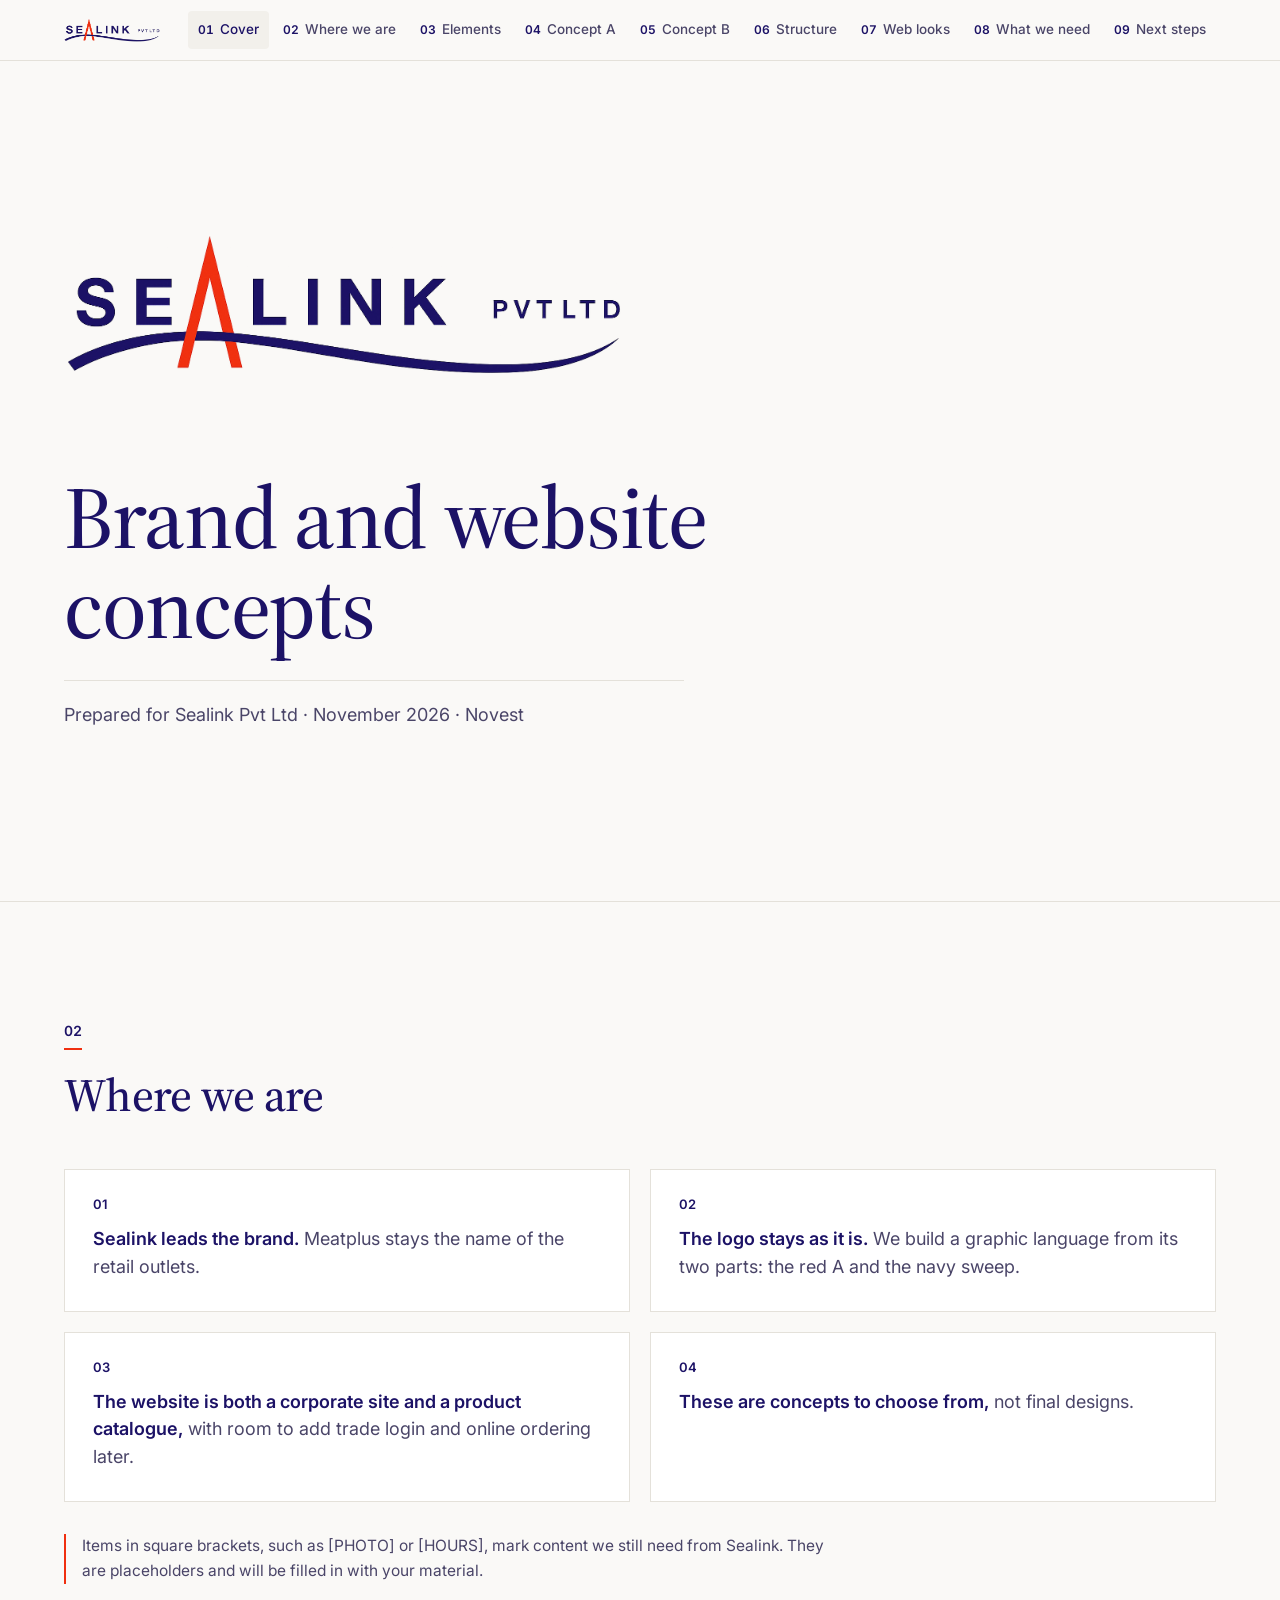
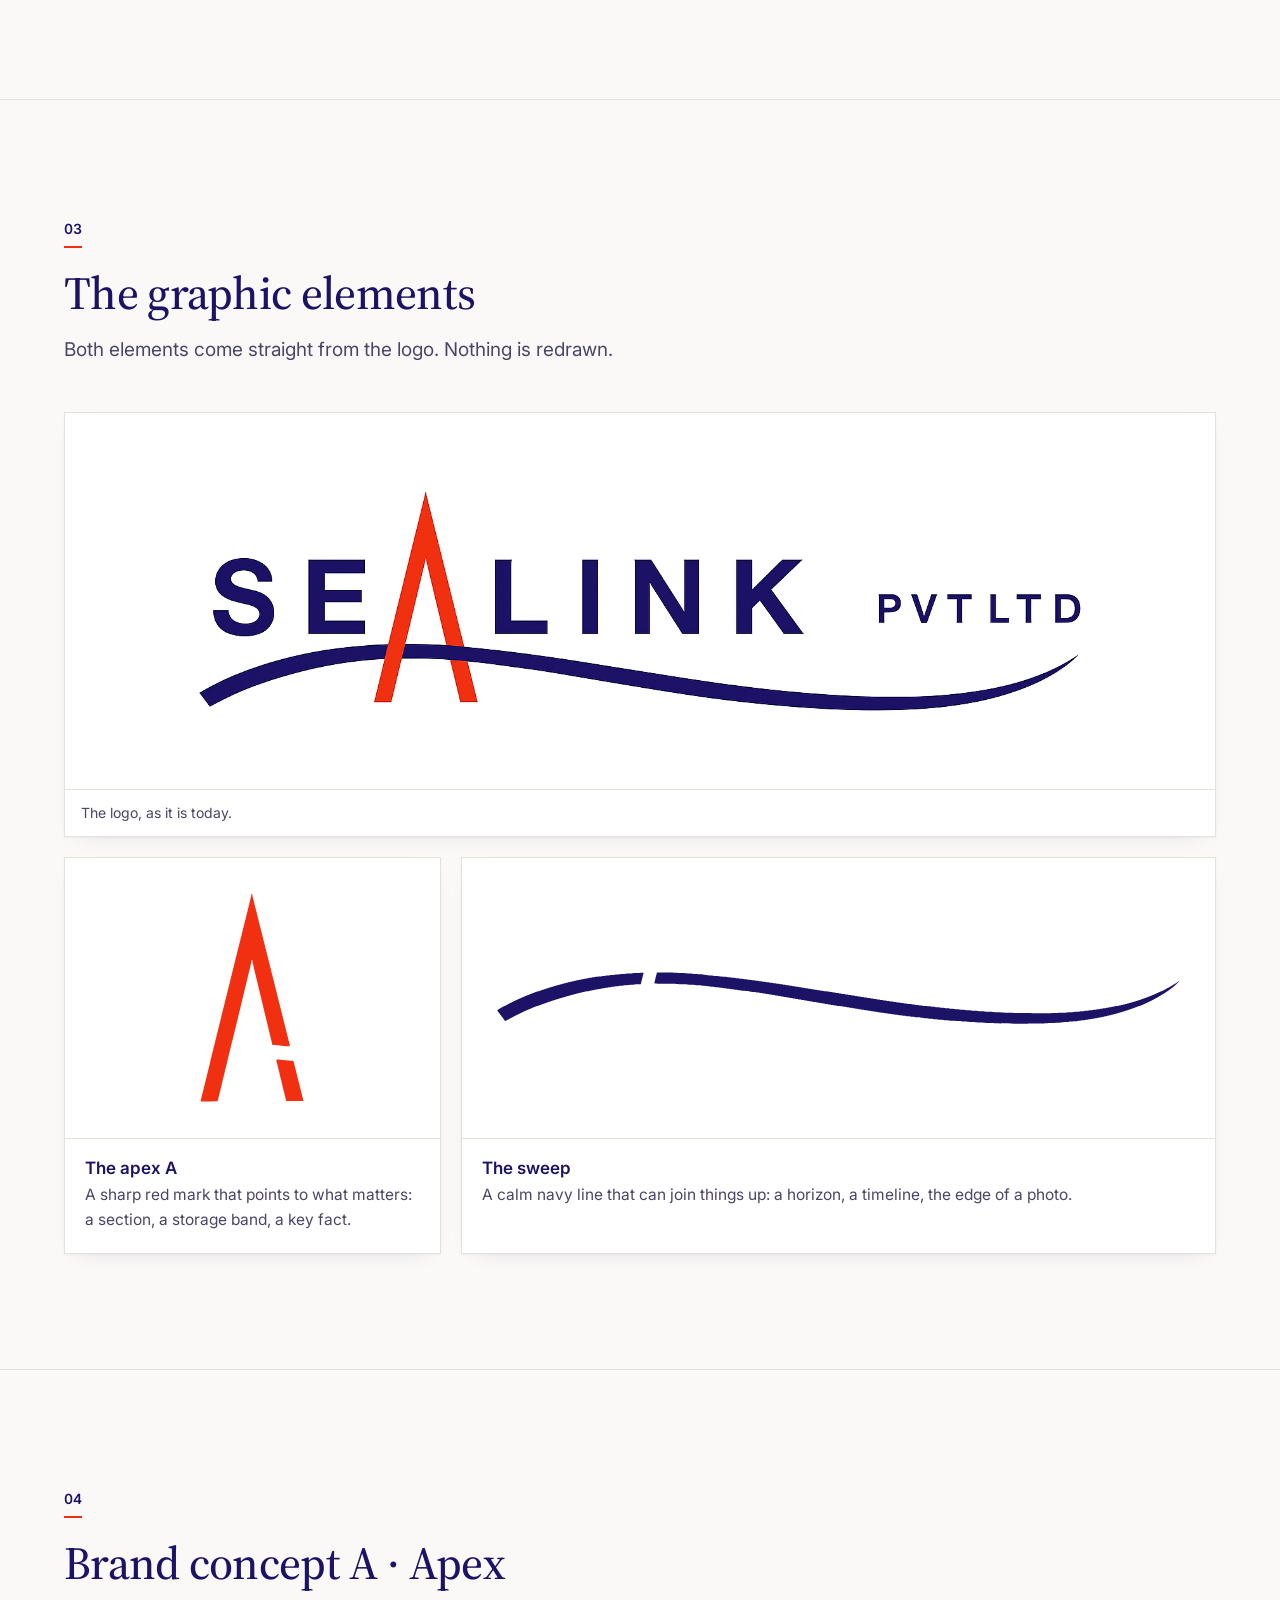
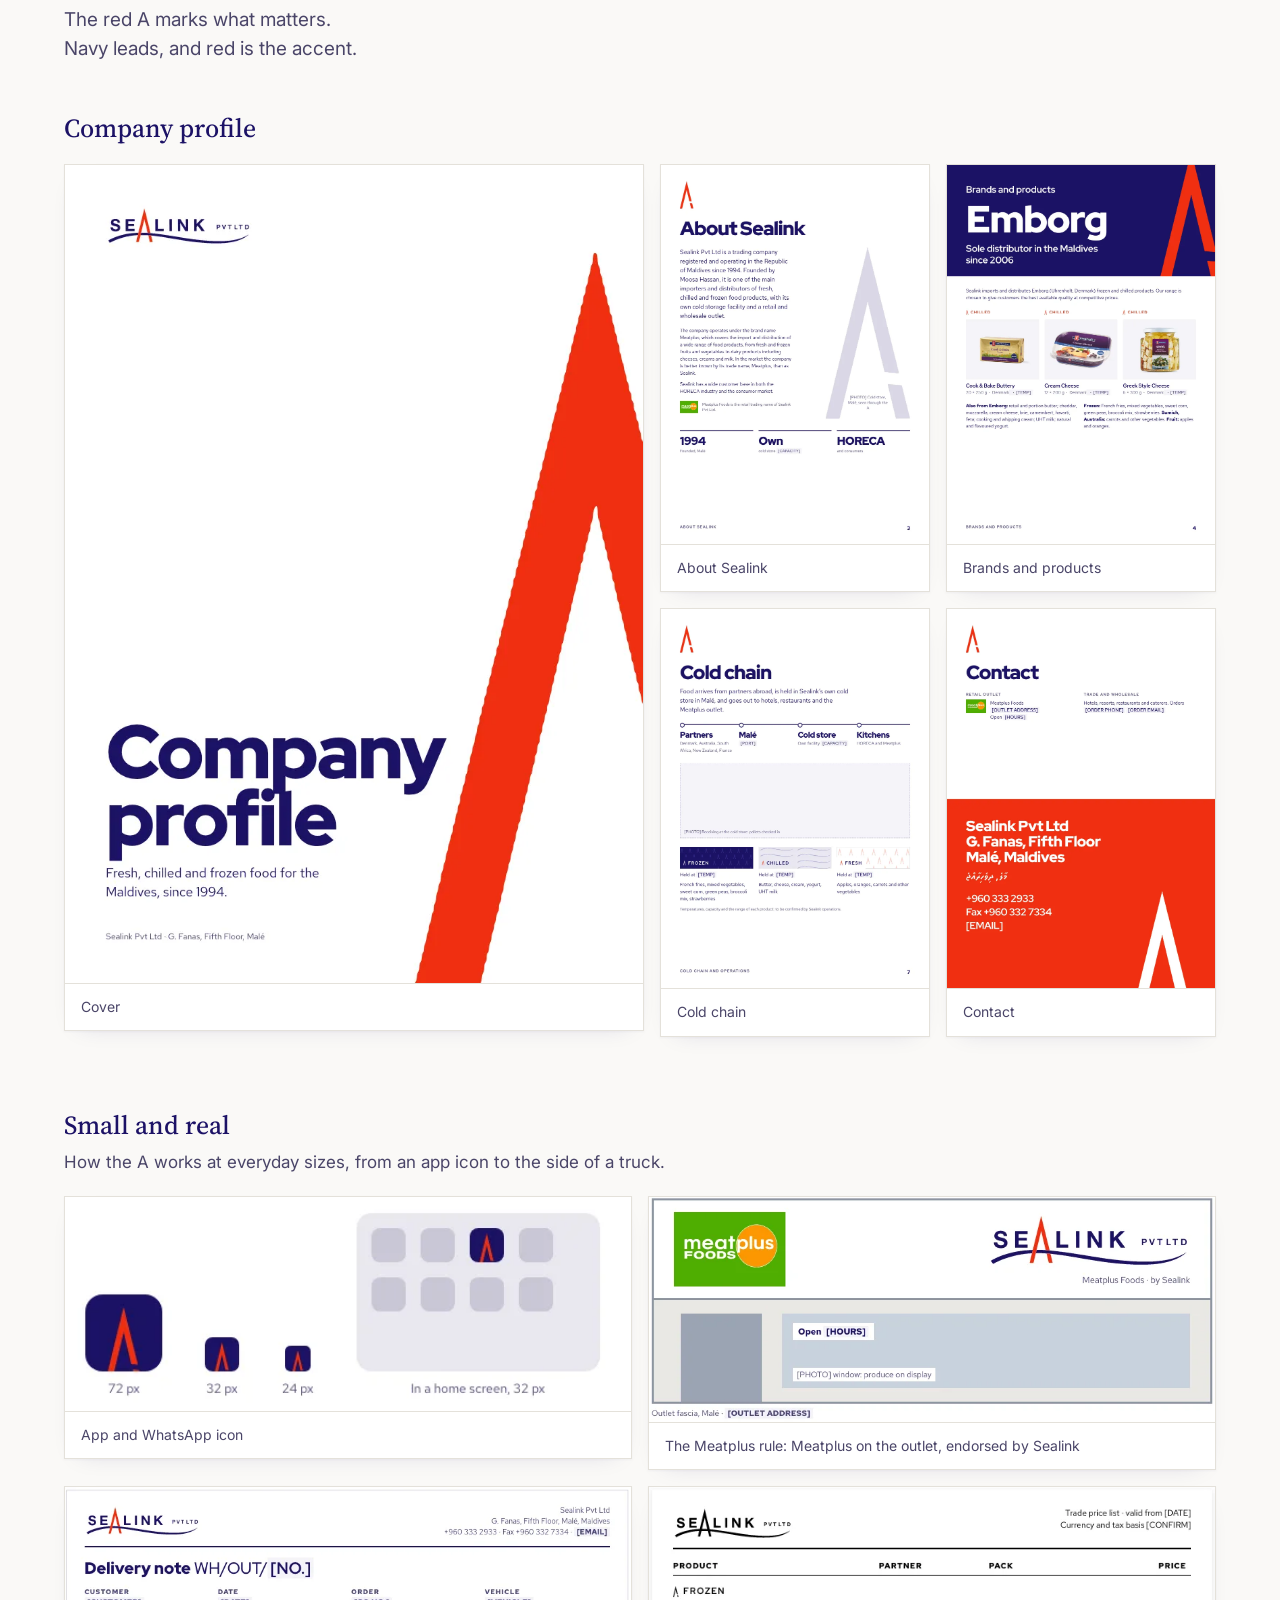
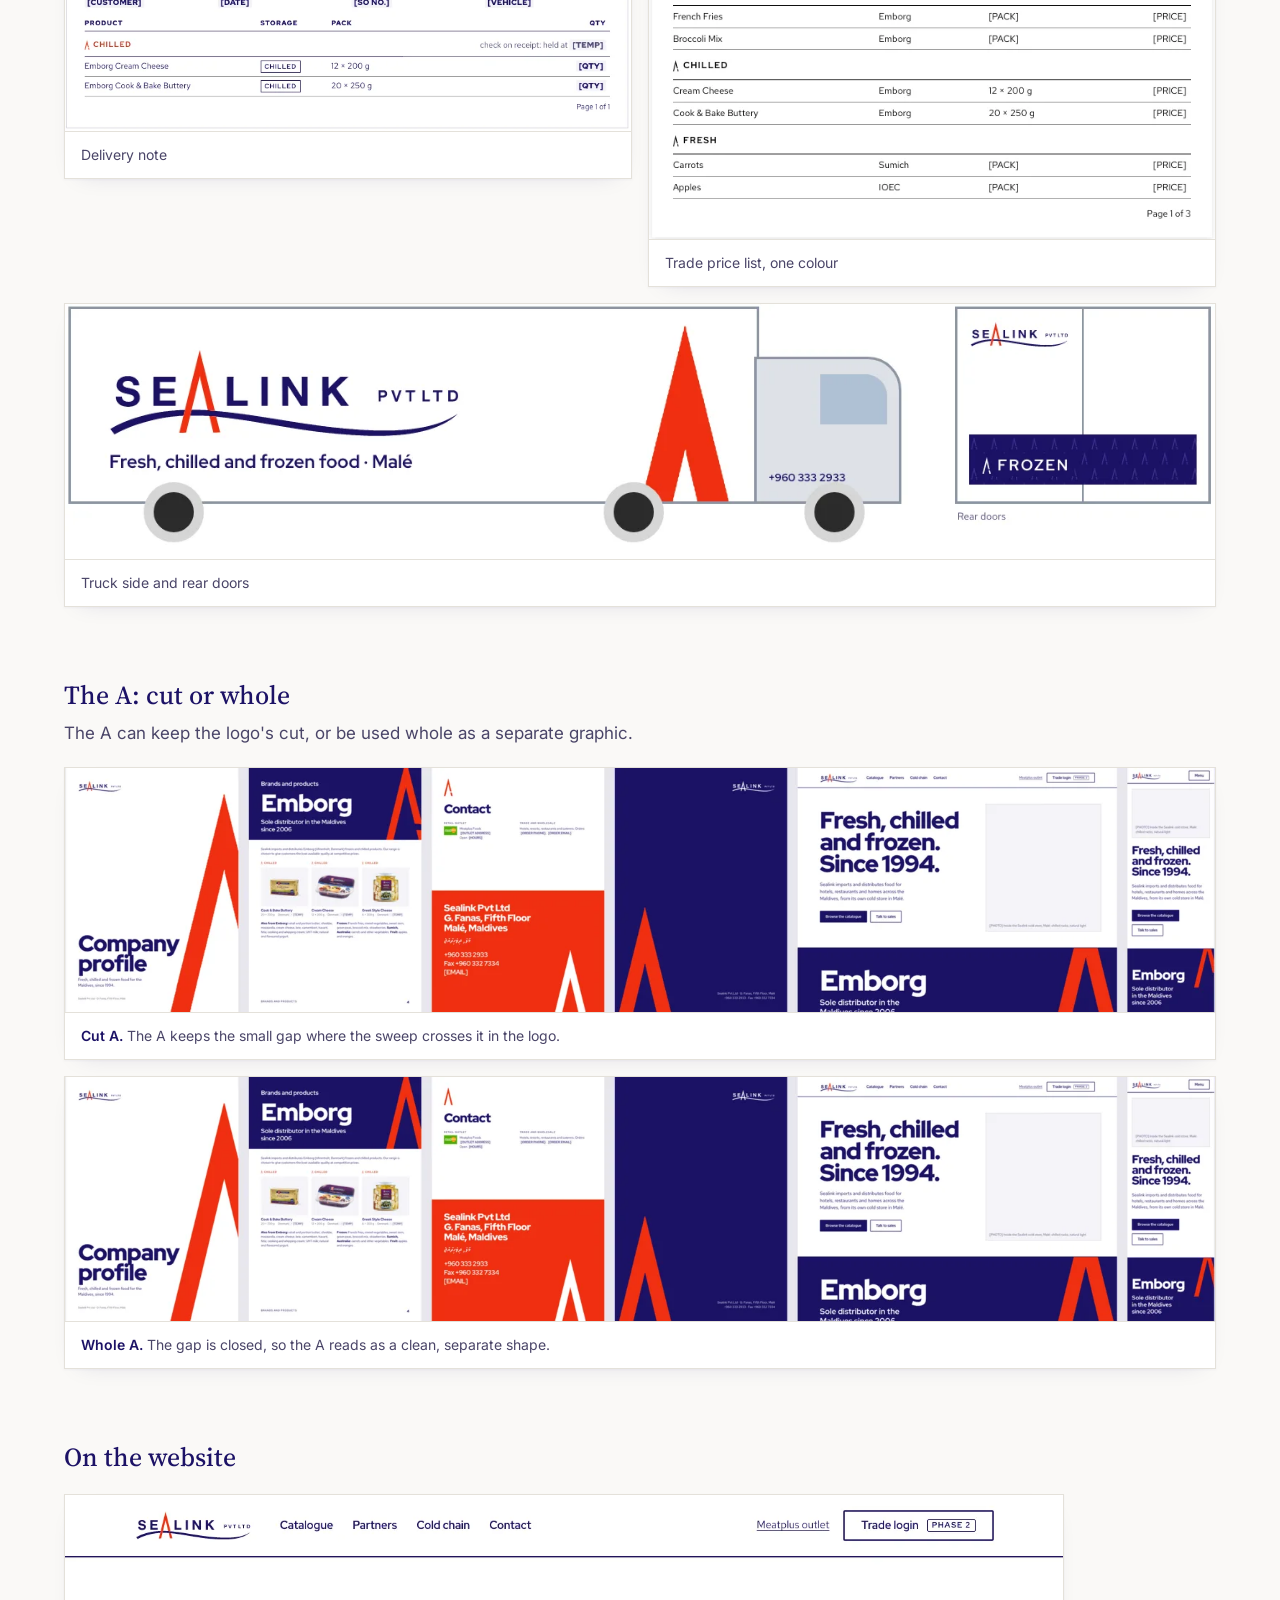
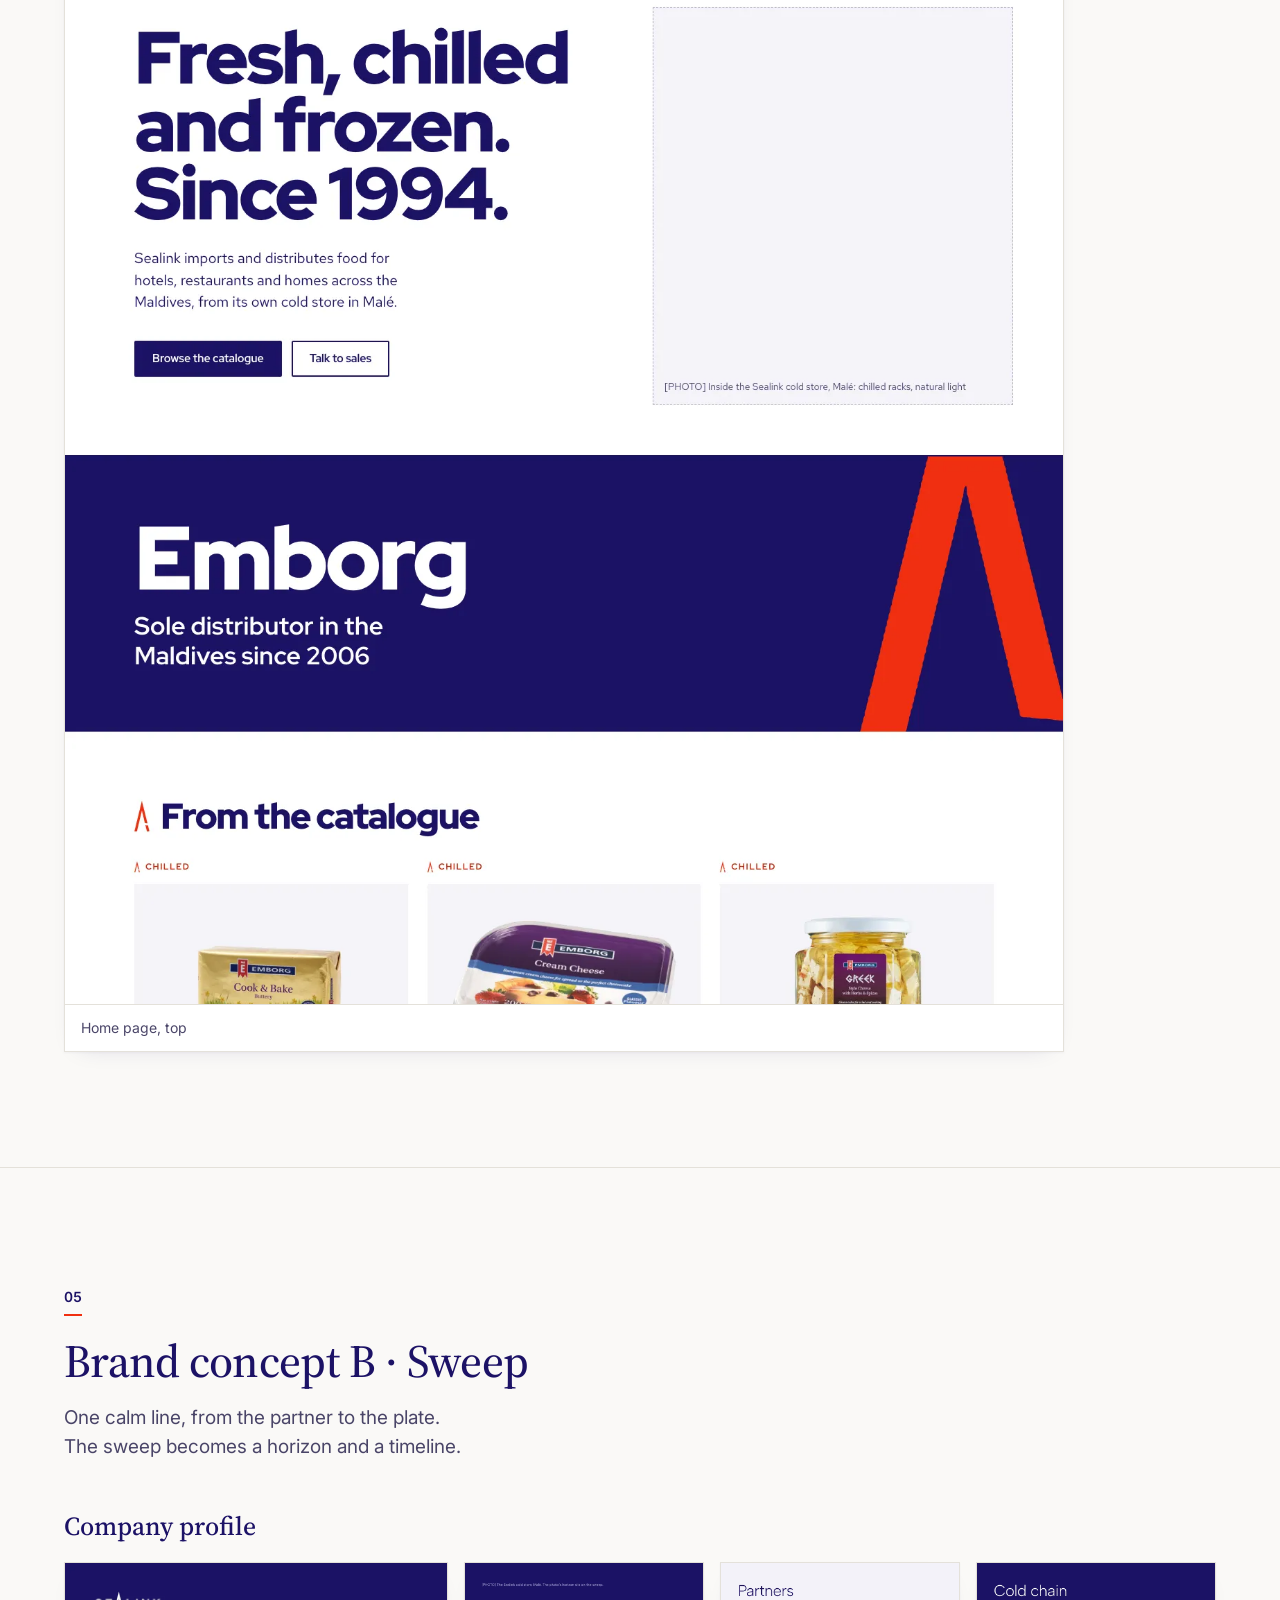
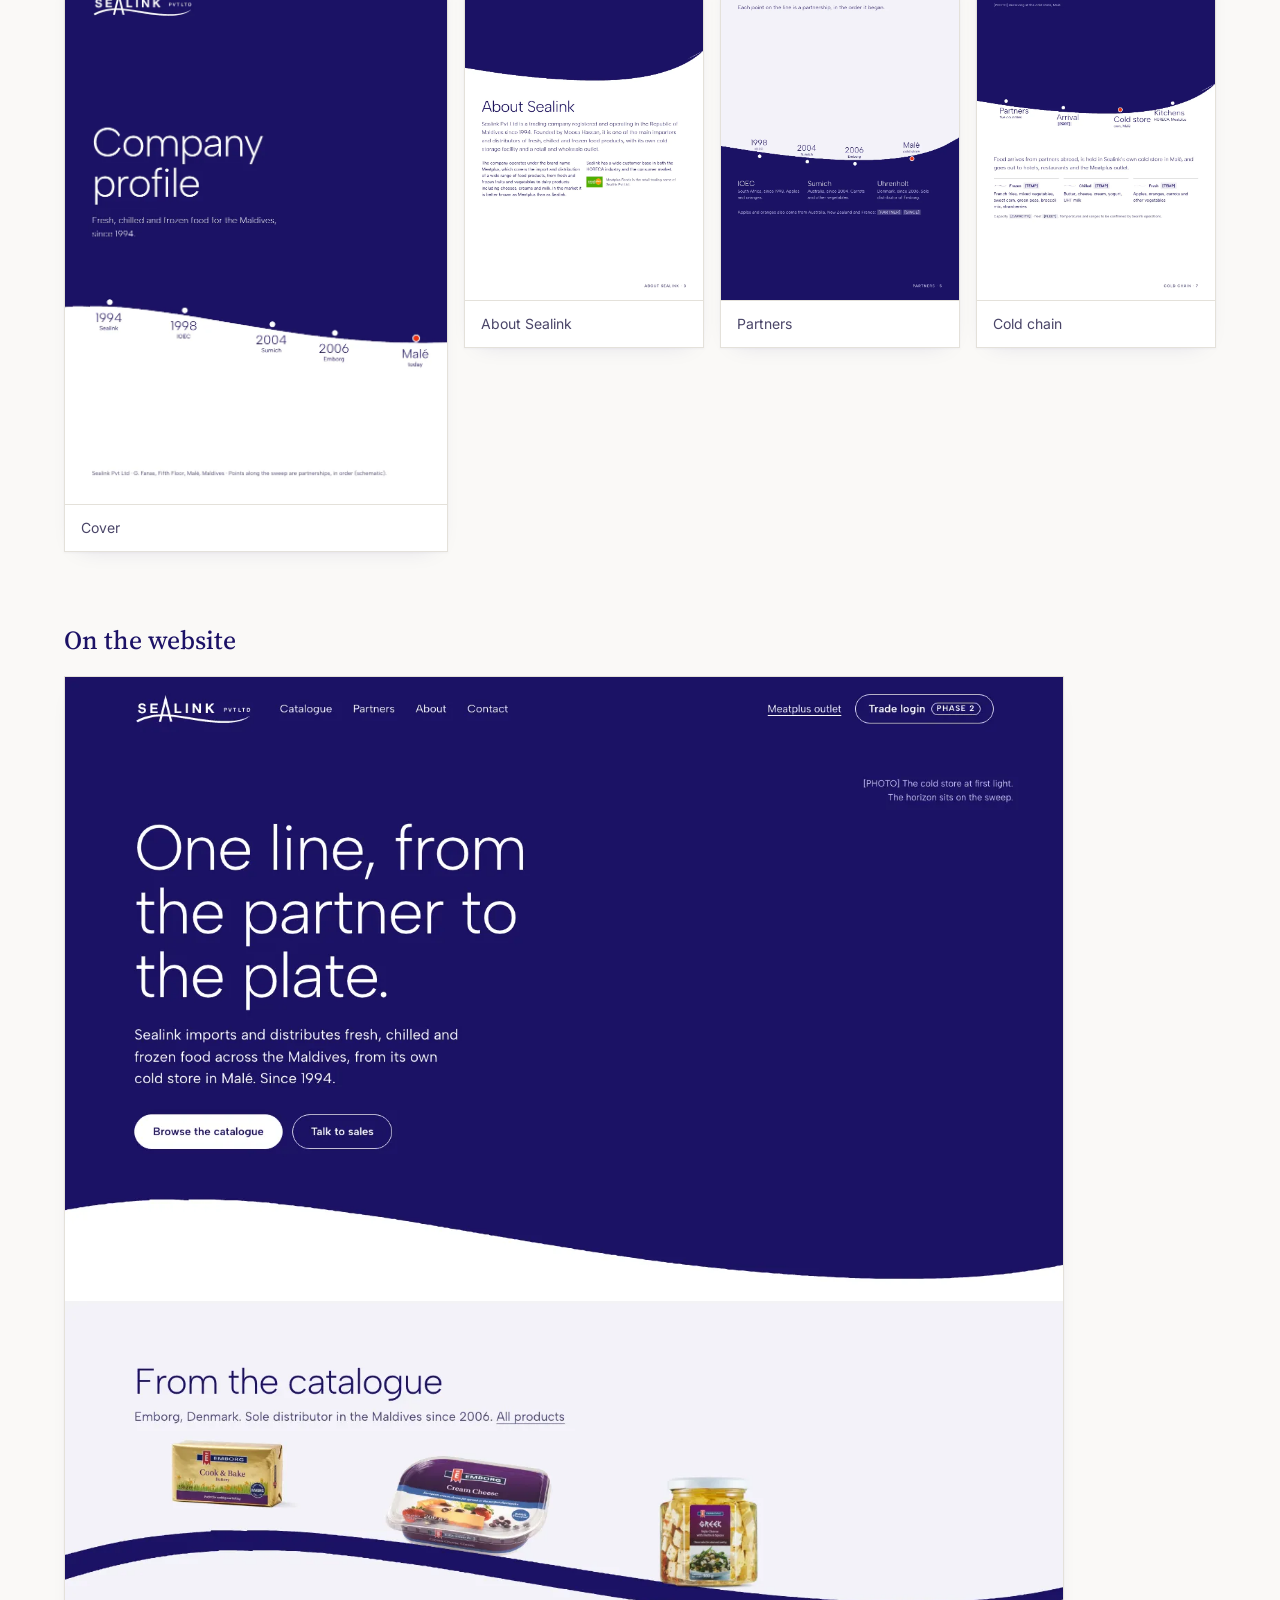
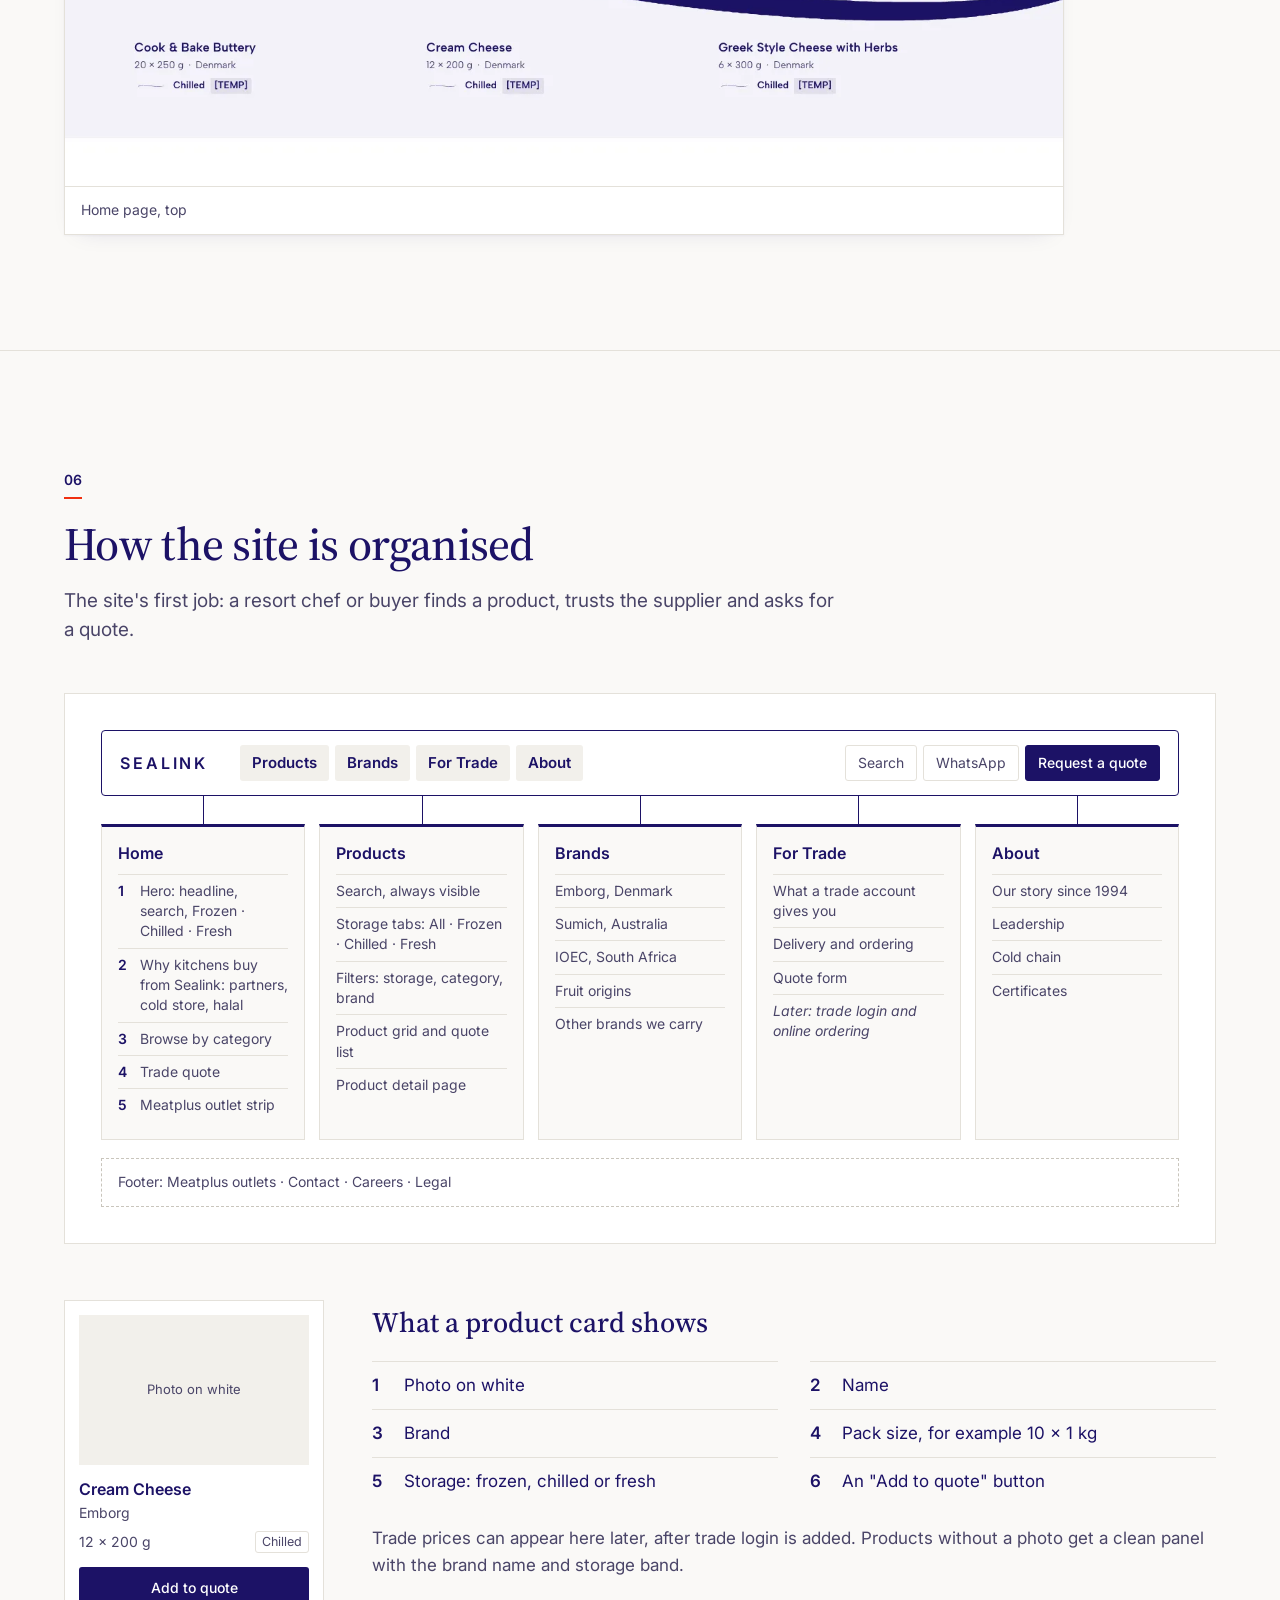
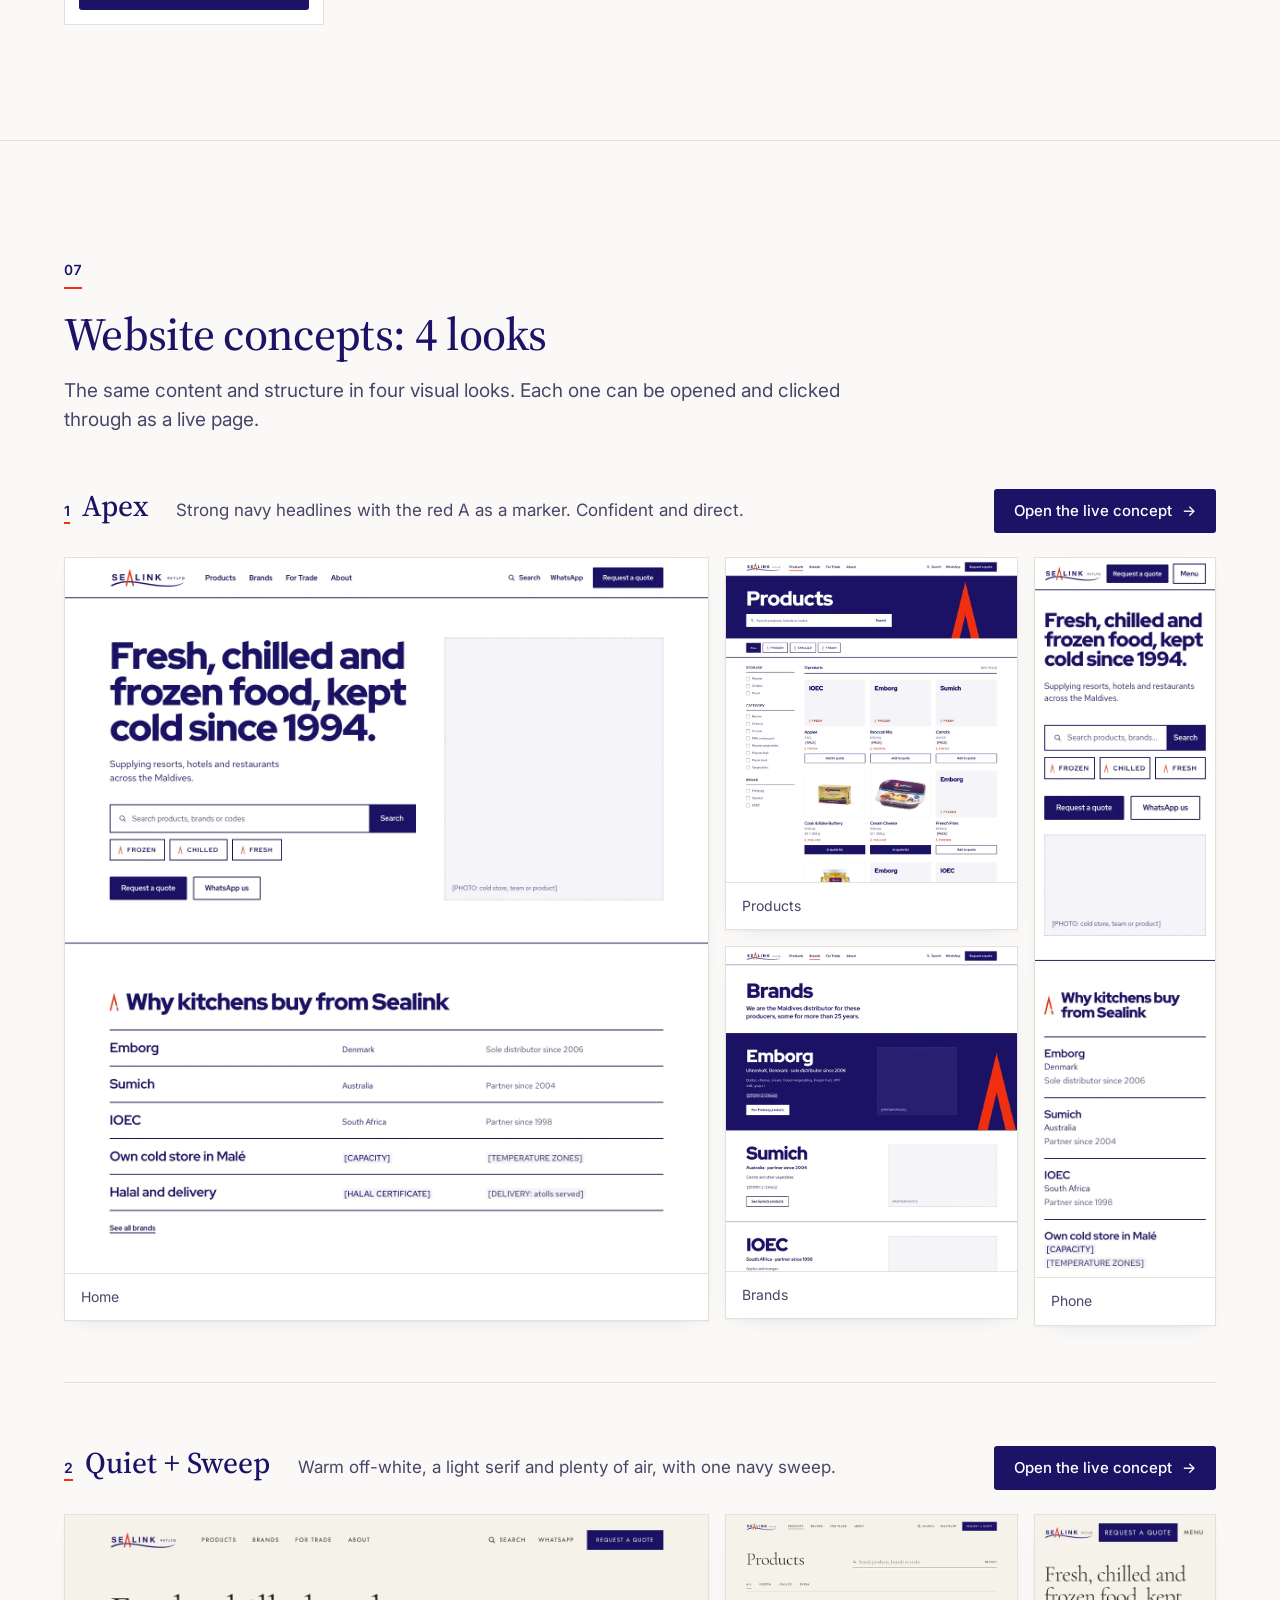
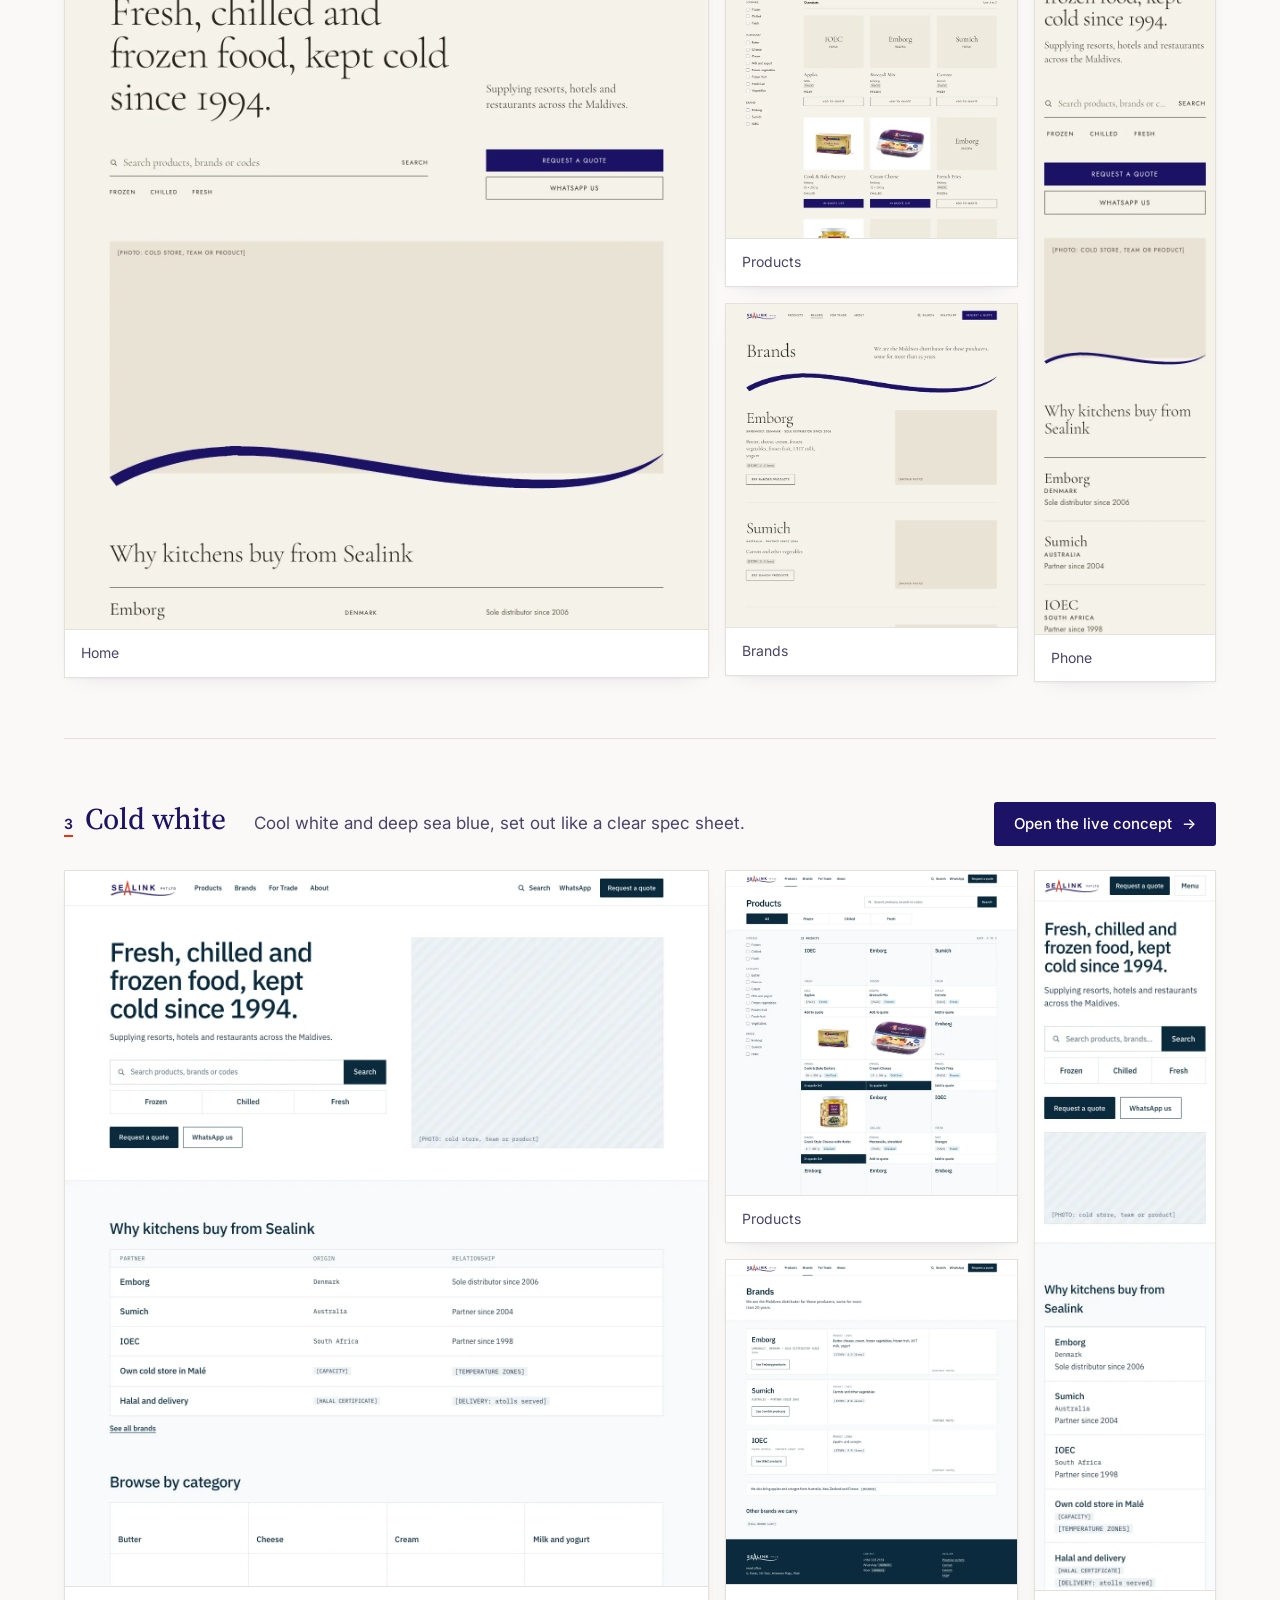
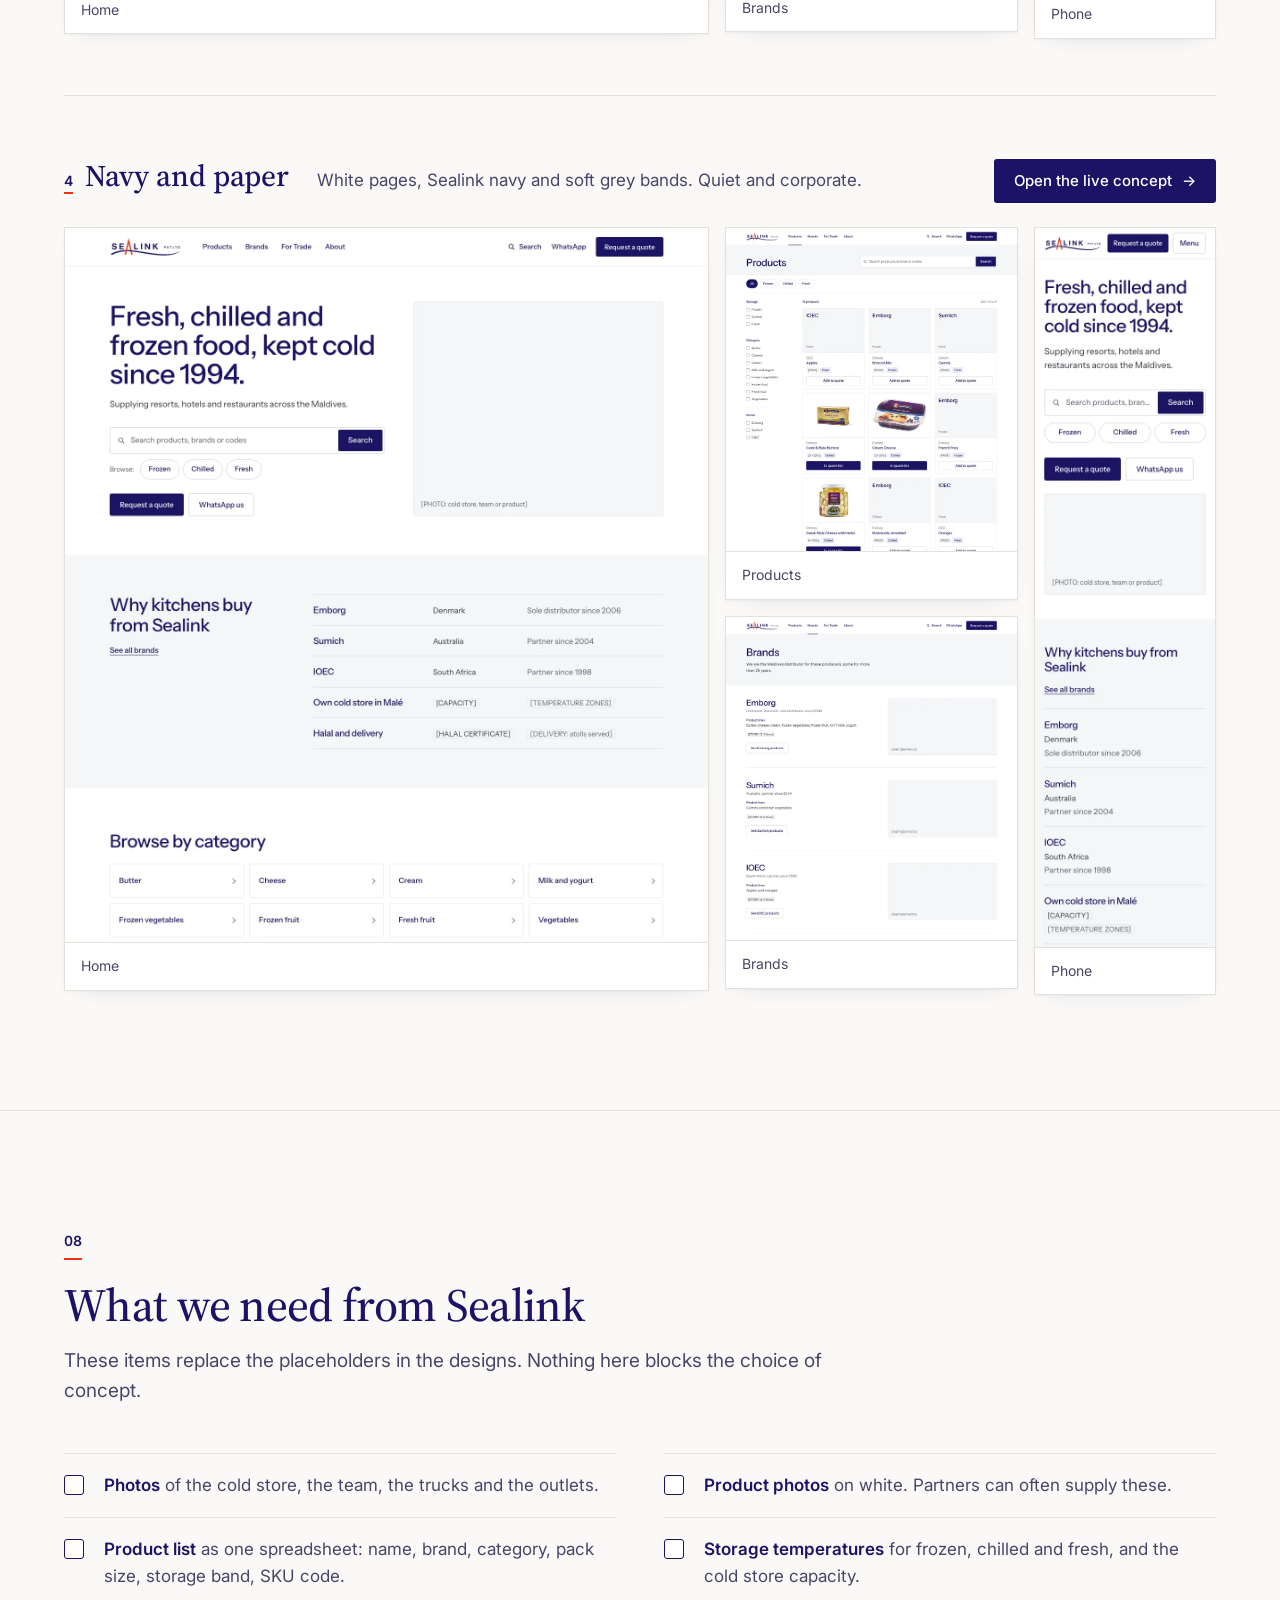
==== index.html @ f0908dfe "Sealink brand and website concepts for client presentation Co-Authored-By: Claude Opus 5.5 <noreply@" ====
<!doctype html>
<html lang="en">
<head>
<meta charset="utf-8">
<meta name="viewport" content="width=device-width,initial-scale=1">
<meta name="robots" content="noindex,nofollow">
<title>Sealink · Brand and website concepts</title>
<link rel="preconnect" href="https://fonts.googleapis.com"><link rel="preconnect" href="https://fonts.gstatic.com" crossorigin>
<link rel="stylesheet" href="https://fonts.googleapis.com/css2?family=Source+Serif+4:opsz,wght@8..60,400;8..60,500;8..60,600&family=Inter:wght@400;500;600&display=swap">
<link rel="stylesheet" href="style.css">
</head>
<body>

<nav class="snav" aria-label="Sections">
  <div class="snav-in">
    <a class="snav-home" href="#cover"><img src="img/logo-sealink.png" alt="Sealink, back to top" width="1410" height="365"></a>
    <ol>
      <li><a href="#cover"><span>01</span>Cover</a></li>
      <li><a href="#where"><span>02</span>Where we are</a></li>
      <li><a href="#elements"><span>03</span>Elements</a></li>
      <li><a href="#apex"><span>04</span>Concept A</a></li>
      <li><a href="#sweep"><span>05</span>Concept B</a></li>
      <li><a href="#sitemap"><span>06</span>Structure</a></li>
      <li><a href="#looks"><span>07</span>Web looks</a></li>
      <li><a href="#needs"><span>08</span>What we need</a></li>
      <li><a href="#next"><span>09</span>Next steps</a></li>
    </ol>
  </div>
</nav>

<main>

<!-- 01 Cover -->
<section id="cover" class="cover">
  <div class="wrap">
    <img class="cover-logo" src="img/logo-sealink.png" alt="Sealink Pvt Ltd" width="1410" height="365">
    <h1>Brand and website concepts</h1>
    <p class="cover-meta">Prepared for Sealink Pvt Ltd · November 2026 · Novest</p>
  </div>
</section>

<!-- 02 Where we are -->
<section id="where">
  <div class="wrap">
    <header class="sec-head"><span class="num">02</span><h2>Where we are</h2></header>
    <ol class="points">
      <li><strong>Sealink leads the brand.</strong> Meatplus stays the name of the retail outlets.</li>
      <li><strong>The logo stays as it is.</strong> We build a graphic language from its two parts: the red A and the navy sweep.</li>
      <li><strong>The website is both a corporate site and a product catalogue,</strong> with room to add trade login and online ordering later.</li>
      <li><strong>These are concepts to choose from,</strong> not final designs.</li>
    </ol>
    <p class="note">Items in square brackets, such as [PHOTO] or [HOURS], mark content we still need from Sealink. They are placeholders and will be filled in with your material.</p>
  </div>
</section>

<!-- 03 The graphic elements -->
<section id="elements">
  <div class="wrap">
    <header class="sec-head"><span class="num">03</span><h2>The graphic elements</h2>
      <p class="lede">Both elements come straight from the logo. Nothing is redrawn.</p></header>
    <figure class="frame logo-frame">
      <img src="img/logo-sealink.png" alt="The Sealink logo: the word SEALINK with a red A and a navy sweep line" width="1410" height="365" loading="lazy">
      <figcaption>The logo, as it is today.</figcaption>
    </figure>
    <div class="parts">
      <figure class="frame part">
        <div class="part-art part-a"><img src="img/elements/apex-a.svg" alt="The red A from the logo, on its own" width="176" height="344" loading="lazy"></div>
        <figcaption><h3>The apex A</h3><p>A sharp red mark that points to what matters: a section, a storage band, a key fact.</p></figcaption>
      </figure>
      <figure class="frame part">
        <div class="part-art part-s"><img src="img/elements/sweep.svg" alt="The navy sweep line from the logo, on its own" width="1399" height="120" loading="lazy"></div>
        <figcaption><h3>The sweep</h3><p>A calm navy line that can join things up: a horizon, a timeline, the edge of a photo.</p></figcaption>
      </figure>
    </div>
  </div>
</section>

<!-- 04 Concept A -->
<section id="apex" class="concept">
  <div class="wrap">
    <header class="sec-head"><span class="num">04</span><h2>Brand concept A · Apex</h2>
      <p class="lede">The red A marks what matters.<br>Navy leads, and red is the accent.</p></header>

    <h3 class="sub">Company profile</h3>
    <div class="pages pages-a">
      <figure class="frame page-cover"><a href="img/d4/p01.webp"><img src="img/d4/p01.webp" alt="Concept A company profile cover: a large red A on white with the words Company profile" width="794" height="1123" loading="lazy"></a><figcaption>Cover</figcaption></figure>
      <figure class="frame"><a href="img/d4/p03.webp"><img src="img/d4/p03.webp" alt="Concept A, About Sealink page" width="794" height="1123" loading="lazy"></a><figcaption>About Sealink</figcaption></figure>
      <figure class="frame"><a href="img/d4/p04.webp"><img src="img/d4/p04.webp" alt="Concept A, Emborg brands and products page with a navy header" width="794" height="1123" loading="lazy"></a><figcaption>Brands and products</figcaption></figure>
      <figure class="frame"><a href="img/d4/p07.webp"><img src="img/d4/p07.webp" alt="Concept A, cold chain page" width="794" height="1123" loading="lazy"></a><figcaption>Cold chain</figcaption></figure>
      <figure class="frame"><a href="img/d4/p08.webp"><img src="img/d4/p08.webp" alt="Concept A, contact page with a red panel" width="794" height="1123" loading="lazy"></a><figcaption>Contact</figcaption></figure>
    </div>

    <h3 class="sub">Small and real</h3>
    <p class="sub-lede">How the A works at everyday sizes, from an app icon to the side of a truck.</p>
    <div class="small-real">
      <figure class="frame sr-icons"><img src="img/d4/sr-icons.webp" alt="App and WhatsApp icon at 72, 32 and 24 pixels: a red A on a navy square" width="530" height="200" loading="lazy"><figcaption>App and WhatsApp icon</figcaption></figure>
      <figure class="frame"><img src="img/d4/sr-meatplus.webp" alt="Meatplus outlet fascia with the Meatplus badge and the line Meatplus Foods by Sealink" width="838" height="332" loading="lazy"><figcaption>The Meatplus rule: Meatplus on the outlet, endorsed by Sealink</figcaption></figure>
      <figure class="frame"><img src="img/d4/sr-delivery.webp" alt="Delivery note header in colour with storage bands marked by a small A" width="836" height="360" loading="lazy"><figcaption>Delivery note</figcaption></figure>
      <figure class="frame"><img src="img/d4/sr-pricelist.webp" alt="Trade price list in one colour, grouped by frozen, chilled and fresh" width="710" height="441" loading="lazy"><figcaption>Trade price list, one colour</figcaption></figure>
      <figure class="frame sr-truck"><img src="img/d4/sr-truck.webp" alt="Delivery truck side with the large Sealink logo and a giant red A, plus the rear doors" width="1375" height="305" loading="lazy"><figcaption>Truck side and rear doors</figcaption></figure>
    </div>

    <h3 class="sub">The A: cut or whole</h3>
    <p class="sub-lede">The A can keep the logo's cut, or be used whole as a separate graphic.</p>
    <div class="cutwhole">
      <figure class="frame"><img src="img/d4/cut.webp" alt="Concept A pieces using the A with the logo's cut where the sweep crosses it" width="1600" height="339" loading="lazy"><figcaption><strong>Cut A.</strong> The A keeps the small gap where the sweep crosses it in the logo.</figcaption></figure>
      <figure class="frame"><img src="img/d4/whole.webp" alt="The same pieces using a whole A with the gap closed" width="1600" height="339" loading="lazy"><figcaption><strong>Whole A.</strong> The gap is closed, so the A reads as a clean, separate shape.</figcaption></figure>
    </div>

    <h3 class="sub">On the website</h3>
    <figure class="frame web"><img src="img/d4/web-home.webp" alt="Concept A website home page: Fresh, chilled and frozen. Since 1994, with a navy Emborg band and a red A" width="1440" height="1600" loading="lazy"><figcaption>Home page, top</figcaption></figure>
  </div>
</section>

<!-- 05 Concept B -->
<section id="sweep" class="concept">
  <div class="wrap">
    <header class="sec-head"><span class="num">05</span><h2>Brand concept B · Sweep</h2>
      <p class="lede">One calm line, from the partner to the plate.<br>The sweep becomes a horizon and a timeline.</p></header>

    <h3 class="sub">Company profile</h3>
    <div class="pages pages-b">
      <figure class="frame page-cover"><a href="img/d5/p01.webp"><img src="img/d5/p01.webp" alt="Concept B company profile cover: navy page with a sweep line marking 1994, 1998, 2004, 2006 and Malé" width="794" height="1123" loading="lazy"></a><figcaption>Cover</figcaption></figure>
      <figure class="frame"><a href="img/d5/p03.webp"><img src="img/d5/p03.webp" alt="Concept B, About Sealink page with a curved navy edge" width="794" height="1123" loading="lazy"></a><figcaption>About Sealink</figcaption></figure>
      <figure class="frame"><a href="img/d5/p05.webp"><img src="img/d5/p05.webp" alt="Concept B, partners page with years on the line" width="794" height="1123" loading="lazy"></a><figcaption>Partners</figcaption></figure>
      <figure class="frame"><a href="img/d5/p07.webp"><img src="img/d5/p07.webp" alt="Concept B, cold chain page with the route from partners to kitchens" width="794" height="1123" loading="lazy"></a><figcaption>Cold chain</figcaption></figure>
    </div>

    <h3 class="sub">On the website</h3>
    <figure class="frame web"><img src="img/d5/web-home.webp" alt="Concept B website home page: One line, from the partner to the plate, with products standing on the sweep" width="1440" height="1600" loading="lazy"><figcaption>Home page, top</figcaption></figure>
  </div>
</section>

<!-- 06 Site structure -->
<section id="sitemap">
  <div class="wrap">
    <header class="sec-head"><span class="num">06</span><h2>How the site is organised</h2>
      <p class="lede">The site's first job: a resort chef or buyer finds a product, trusts the supplier and asks for a quote.</p></header>

    <div class="sm">
      <div class="sm-bar">
        <div class="sm-logo">Sealink</div>
        <ul class="sm-menu"><li>Products</li><li>Brands</li><li>For Trade</li><li>About</li></ul>
        <ul class="sm-tools"><li>Search</li><li>WhatsApp</li><li class="sm-cta">Request a quote</li></ul>
      </div>
      <div class="sm-tree">
        <div class="sm-col">
          <h3>Home</h3>
          <ol>
            <li>Hero: headline, search, Frozen · Chilled · Fresh</li>
            <li>Why kitchens buy from Sealink: partners, cold store, halal</li>
            <li>Browse by category</li>
            <li>Trade quote</li>
            <li>Meatplus outlet strip</li>
          </ol>
        </div>
        <div class="sm-col">
          <h3>Products</h3>
          <ul>
            <li>Search, always visible</li>
            <li>Storage tabs: All · Frozen · Chilled · Fresh</li>
            <li>Filters: storage, category, brand</li>
            <li>Product grid and quote list</li>
            <li>Product detail page</li>
          </ul>
        </div>
        <div class="sm-col">
          <h3>Brands</h3>
          <ul>
            <li>Emborg, Denmark</li>
            <li>Sumich, Australia</li>
            <li>IOEC, South Africa</li>
            <li>Fruit origins</li>
            <li>Other brands we carry</li>
          </ul>
        </div>
        <div class="sm-col">
          <h3>For Trade</h3>
          <ul>
            <li>What a trade account gives you</li>
            <li>Delivery and ordering</li>
            <li>Quote form</li>
            <li class="later">Later: trade login and online ordering</li>
          </ul>
        </div>
        <div class="sm-col">
          <h3>About</h3>
          <ul>
            <li>Our story since 1994</li>
            <li>Leadership</li>
            <li>Cold chain</li>
            <li>Certificates</li>
          </ul>
        </div>
      </div>
      <div class="sm-foot">Footer: Meatplus outlets · Contact · Careers · Legal</div>
    </div>

    <div class="card-explain">
      <div class="pc" aria-hidden="true">
        <div class="pc-img">Photo on white</div>
        <div class="pc-name">Cream Cheese</div>
        <div class="pc-brand">Emborg</div>
        <div class="pc-row"><span>12 × 200 g</span><span class="pc-st">Chilled</span></div>
        <div class="pc-btn">Add to quote</div>
      </div>
      <div>
        <h3>What a product card shows</h3>
        <ol class="pc-list">
          <li>Photo on white</li>
          <li>Name</li>
          <li>Brand</li>
          <li>Pack size, for example 10 × 1 kg</li>
          <li>Storage: frozen, chilled or fresh</li>
          <li>An "Add to quote" button</li>
        </ol>
        <p class="muted">Trade prices can appear here later, after trade login is added. Products without a photo get a clean panel with the brand name and storage band.</p>
      </div>
    </div>
  </div>
</section>

<!-- 07 Website looks -->
<section id="looks">
  <div class="wrap">
    <header class="sec-head"><span class="num">07</span><h2>Website concepts: 4 looks</h2>
      <p class="lede">The same content and structure in four visual looks. Each one can be opened and clicked through as a live page.</p></header>

    <article class="look">
      <div class="look-head">
        <h3><span class="look-n">1</span>Apex</h3>
        <p>Strong navy headlines with the red A as a marker. Confident and direct.</p>
        <a class="btn" href="concepts/index.html#v=apex&amp;p=home">Open the live concept</a>
      </div>
      <div class="look-grid">
        <figure class="frame lg-home"><img src="img/web/apex-home.webp" alt="Apex look, home page" width="1440" height="1600" loading="lazy"><figcaption>Home</figcaption></figure>
        <div class="lg-side">
          <figure class="frame"><img src="img/web/apex-products.webp" alt="Apex look, products page" width="800" height="889" loading="lazy"><figcaption>Products</figcaption></figure>
          <figure class="frame"><img src="img/web/apex-brands.webp" alt="Apex look, brands page" width="800" height="889" loading="lazy"><figcaption>Brands</figcaption></figure>
        </div>
        <figure class="frame lg-mob"><img src="img/web/apex-mobile.webp" alt="Apex look, home page on a phone" width="390" height="1560" loading="lazy"><figcaption>Phone</figcaption></figure>
      </div>
    </article>

    <article class="look">
      <div class="look-head">
        <h3><span class="look-n">2</span>Quiet + Sweep</h3>
        <p>Warm off-white, a light serif and plenty of air, with one navy sweep.</p>
        <a class="btn" href="concepts/index.html#v=quiet&amp;p=home">Open the live concept</a>
      </div>
      <div class="look-grid">
        <figure class="frame lg-home"><img src="img/web/quiet-home.webp" alt="Quiet and Sweep look, home page" width="1440" height="1600" loading="lazy"><figcaption>Home</figcaption></figure>
        <div class="lg-side">
          <figure class="frame"><img src="img/web/quiet-products.webp" alt="Quiet and Sweep look, products page" width="800" height="889" loading="lazy"><figcaption>Products</figcaption></figure>
          <figure class="frame"><img src="img/web/quiet-brands.webp" alt="Quiet and Sweep look, brands page" width="800" height="889" loading="lazy"><figcaption>Brands</figcaption></figure>
        </div>
        <figure class="frame lg-mob"><img src="img/web/quiet-mobile.webp" alt="Quiet and Sweep look, home page on a phone" width="390" height="1560" loading="lazy"><figcaption>Phone</figcaption></figure>
      </div>
    </article>

    <article class="look">
      <div class="look-head">
        <h3><span class="look-n">3</span>Cold white</h3>
        <p>Cool white and deep sea blue, set out like a clear spec sheet.</p>
        <a class="btn" href="concepts/index.html#v=cold&amp;p=home">Open the live concept</a>
      </div>
      <div class="look-grid">
        <figure class="frame lg-home"><img src="img/web/cold-home.webp" alt="Cold white look, home page" width="1440" height="1600" loading="lazy"><figcaption>Home</figcaption></figure>
        <div class="lg-side">
          <figure class="frame"><img src="img/web/cold-products.webp" alt="Cold white look, products page" width="800" height="889" loading="lazy"><figcaption>Products</figcaption></figure>
          <figure class="frame"><img src="img/web/cold-brands.webp" alt="Cold white look, brands page" width="800" height="889" loading="lazy"><figcaption>Brands</figcaption></figure>
        </div>
        <figure class="frame lg-mob"><img src="img/web/cold-mobile.webp" alt="Cold white look, home page on a phone" width="390" height="1560" loading="lazy"><figcaption>Phone</figcaption></figure>
      </div>
    </article>

    <article class="look">
      <div class="look-head">
        <h3><span class="look-n">4</span>Navy and paper</h3>
        <p>White pages, Sealink navy and soft grey bands. Quiet and corporate.</p>
        <a class="btn" href="concepts/index.html#v=paper&amp;p=home">Open the live concept</a>
      </div>
      <div class="look-grid">
        <figure class="frame lg-home"><img src="img/web/paper-home.webp" alt="Navy and paper look, home page" width="1440" height="1600" loading="lazy"><figcaption>Home</figcaption></figure>
        <div class="lg-side">
          <figure class="frame"><img src="img/web/paper-products.webp" alt="Navy and paper look, products page" width="800" height="889" loading="lazy"><figcaption>Products</figcaption></figure>
          <figure class="frame"><img src="img/web/paper-brands.webp" alt="Navy and paper look, brands page" width="800" height="889" loading="lazy"><figcaption>Brands</figcaption></figure>
        </div>
        <figure class="frame lg-mob"><img src="img/web/paper-mobile.webp" alt="Navy and paper look, home page on a phone" width="390" height="1560" loading="lazy"><figcaption>Phone</figcaption></figure>
      </div>
    </article>
  </div>
</section>

<!-- 08 What we need -->
<section id="needs">
  <div class="wrap">
    <header class="sec-head"><span class="num">08</span><h2>What we need from Sealink</h2>
      <p class="lede">These items replace the placeholders in the designs. Nothing here blocks the choice of concept.</p></header>
    <ul class="checklist">
      <li><strong>Photos</strong> of the cold store, the team, the trucks and the outlets.</li>
      <li><strong>Product photos</strong> on white. Partners can often supply these.</li>
      <li><strong>Product list</strong> as one spreadsheet: name, brand, category, pack size, storage band, SKU code.</li>
      <li><strong>Storage temperatures</strong> for frozen, chilled and fresh, and the cold store capacity.</li>
      <li><strong>Certificates:</strong> halal (body, number, expiry) and MFDA or other food safety licences.</li>
      <li><strong>Original logo files</strong> as vectors (AI, PDF or SVG), for both Sealink and Meatplus.</li>
      <li><strong>Partner approval</strong> to show the Emborg, Sumich and IOEC logos and the words "sole distributor".</li>
      <li><strong>Outlet details:</strong> address, phone and opening hours for each Meatplus outlet.</li>
    </ul>
  </div>
</section>

<!-- 09 Next steps -->
<section id="next">
  <div class="wrap">
    <header class="sec-head"><span class="num">09</span><h2>Next steps</h2></header>
    <ol class="steps">
      <li><span>1</span><div><h3>Pick one brand concept</h3><p>A · Apex or B · Sweep. If Apex, choose the cut A or the whole A.</p></div></li>
      <li><span>2</span><div><h3>Pick one website look</h3><p>Apex, Quiet + Sweep, Cold white, or Navy and paper.</p></div></li>
      <li><span>3</span><div><h3>We develop the chosen pair</h3><p>We take the chosen brand concept and website look forward together, and fill them with your content as it arrives.</p></div></li>
    </ol>
  </div>
</section>

</main>

<footer class="foot">
  <div class="wrap">
    <img src="img/logo-sealink.png" alt="Sealink Pvt Ltd" width="1410" height="365" loading="lazy">
    <p>Concepts prepared for Sealink Pvt Ltd by Novest · November 2026. For discussion only.</p>
  </div>
</footer>

<script>
(function(){
  var links=[].slice.call(document.querySelectorAll('.snav ol a'));
  var map={};links.forEach(function(a){map[a.getAttribute('href').slice(1)]=a});
  if(!('IntersectionObserver' in window))return;
  var io=new IntersectionObserver(function(es){es.forEach(function(e){
    if(e.isIntersecting){links.forEach(function(a){a.classList.remove('on');a.removeAttribute('aria-current')});
      var a=map[e.target.id];if(a){a.classList.add('on');a.setAttribute('aria-current','true');var ol=a.closest('ol');ol.scrollLeft=a.offsetLeft-ol.offsetLeft-16;}}
  })},{rootMargin:'-45% 0px -50% 0px'});
  document.querySelectorAll('main section[id]').forEach(function(s){io.observe(s)});
})();
</script>
</body>
</html>
---- style.css ----
:root{
  --navy:#1C1266;
  --red:#F03010;
  --ink:#1C1266;
  --muted:#4A4568;
  --ground:#FAF9F7;
  --panel:#FFFFFF;
  --line:#E4E1DA;
  --soft:#F2F0EB;
  --serif:'Source Serif 4',Georgia,serif;
  --sans:'Inter',system-ui,-apple-system,sans-serif;
  --pad:clamp(20px,5vw,64px);
}
*{box-sizing:border-box}
html{scroll-behavior:smooth;scroll-padding-top:72px}
body{margin:0;background:var(--ground);color:var(--ink);font:400 17px/1.6 var(--sans);-webkit-font-smoothing:antialiased}
img{display:block;max-width:100%;height:auto}
h1,h2,h3,p,ol,ul,figure{margin:0;padding:0}
ol,ul{list-style:none}
a{color:inherit}
.wrap{max-width:calc(1200px + 2*var(--pad));margin:0 auto;padding-inline:var(--pad)}

/* Sticky section nav */
.snav{position:sticky;top:0;z-index:20;background:rgba(250,249,247,.96);border-bottom:1px solid var(--line);backdrop-filter:blur(6px)}
.snav-in{max-width:calc(1200px + 2*var(--pad));margin:0 auto;padding:0 var(--pad);display:flex;align-items:center;gap:20px;height:60px}
.snav-home img{width:96px}
.snav ol{display:flex;gap:4px;overflow-x:auto;scrollbar-width:none;margin-left:auto}
.snav ol::-webkit-scrollbar{display:none}
.snav ol a{display:flex;gap:6px;align-items:baseline;white-space:nowrap;text-decoration:none;font-size:13.5px;font-weight:500;color:var(--muted);padding:8px 10px;border-radius:4px}
.snav ol a span{font-variant-numeric:tabular-nums;color:var(--navy);font-weight:600;font-size:12px}
.snav ol a:hover,.snav ol a:focus-visible{color:var(--navy);background:var(--soft)}
.snav ol a.on{color:var(--navy);background:var(--soft)}

/* Sections */
main section{padding-block:clamp(72px,9vw,120px);border-top:1px solid var(--line)}
main section.cover{border-top:0}
.sec-head{margin-bottom:48px;max-width:780px}
.sec-head .num{display:inline-block;font:600 14px/1 var(--sans);color:var(--navy);padding-bottom:10px;border-bottom:2px solid var(--red);margin-bottom:20px;font-variant-numeric:tabular-nums}
h1,h2{font-family:var(--serif);font-weight:500;letter-spacing:-.015em;color:var(--navy)}
h2{font-size:clamp(32px,4vw,46px);line-height:1.1}
.lede{margin-top:16px;font-size:19px;line-height:1.55;color:var(--muted)}
.sub{font:500 26px/1.25 var(--serif);color:var(--navy);margin:72px 0 8px}
.sec-head + .sub{margin-top:0}
.sub-lede{color:var(--muted);margin-bottom:20px;max-width:680px}
.sub + .pages,.sub + .frame{margin-top:20px}
.muted{color:var(--muted)}

/* Framed images */
.frame{background:var(--panel);border:1px solid var(--line);box-shadow:0 1px 2px rgba(28,18,102,.04),0 8px 24px -16px rgba(28,18,102,.18)}
.frame img{width:100%}
.frame figcaption{padding:12px 16px;border-top:1px solid var(--line);font-size:14px;color:var(--muted);background:var(--panel)}
.frame a{display:block}

/* 01 Cover */
.cover{min-height:min(calc(100vh - 60px),900px);display:flex;align-items:center;padding-block:96px}
.cover .wrap{width:100%}
.cover-logo{width:min(560px,80%);margin-bottom:clamp(56px,8vw,96px)}
.cover h1{font-size:clamp(44px,7vw,88px);line-height:1.02;max-width:900px}
.cover-meta{margin-top:28px;font-size:18px;color:var(--muted);padding-top:20px;border-top:1px solid var(--line);max-width:620px}

/* 02 Where we are */
.points{counter-reset:p;display:grid;grid-template-columns:1fr 1fr;gap:20px}
.points li{counter-increment:p;background:var(--panel);border:1px solid var(--line);padding:28px 28px 30px;font-size:18px;line-height:1.55;color:var(--muted)}
.points li::before{content:counter(p,decimal-leading-zero);display:block;font:600 13px/1 var(--sans);color:var(--navy);margin-bottom:14px}
.points strong{color:var(--navy);font-weight:600}
.note{margin-top:32px;max-width:760px;font-size:15.5px;color:var(--muted);padding-left:16px;border-left:2px solid var(--red)}

/* 03 Elements */
.logo-frame img{padding:clamp(28px,6vw,72px) clamp(28px,10vw,140px)}
.parts{display:grid;grid-template-columns:1fr 2fr;gap:20px;margin-top:20px}
.part-art{display:flex;align-items:center;justify-content:center;height:280px;padding:32px}
.part-a img{height:100%;width:auto}
.part-s img{width:100%}
.part figcaption h3{font:600 17px/1.3 var(--sans);color:var(--navy);margin-bottom:4px}
.part figcaption p{font-size:15.5px}
.part figcaption{padding:18px 20px 20px}

/* 04/05 Concepts */
.pages{display:grid;gap:16px}
.pages-a{grid-template-columns:2.15fr 1fr 1fr;grid-template-rows:auto auto}
.pages-a .page-cover{grid-row:span 2}
.pages-b{grid-template-columns:1.6fr 1fr 1fr 1fr}
.pages-b .page-cover{grid-column:1}
.pages figure{align-self:start}
.small-real{display:grid;grid-template-columns:1fr 1fr;gap:16px}
.small-real .sr-truck{grid-column:1/-1}
.small-real figure{align-self:start}
.cutwhole{display:grid;gap:16px}
.cutwhole figcaption strong{color:var(--navy);font-weight:600}
.web{max-width:1000px}
.web img{max-height:none}

/* 06 Sitemap */
.sm{background:var(--panel);border:1px solid var(--line);padding:clamp(20px,3vw,36px)}
.sm-bar{display:flex;align-items:center;gap:20px;flex-wrap:wrap;padding:14px 18px;border:1.5px solid var(--navy);border-radius:4px}
.sm-logo{font:600 16px/1 var(--sans);letter-spacing:.18em;text-transform:uppercase;color:var(--navy)}
.sm-menu,.sm-tools{display:flex;gap:6px;flex-wrap:wrap}
.sm-menu{margin-left:12px}
.sm-tools{margin-left:auto}
.sm-menu li{font-weight:600;font-size:15px;padding:6px 12px;background:var(--soft);border-radius:3px;color:var(--navy)}
.sm-tools li{font-size:14px;padding:6px 12px;color:var(--muted);border:1px solid var(--line);border-radius:3px}
.sm-tools li.sm-cta{background:var(--navy);color:#fff;border-color:var(--navy);font-weight:500}
.sm-tree{display:grid;grid-template-columns:repeat(5,1fr);gap:14px;margin-top:28px;position:relative}
.sm-col{position:relative;border:1px solid var(--line);border-top:3px solid var(--navy);padding:16px 16px 18px;background:var(--ground)}
.sm-col::before{content:"";position:absolute;left:50%;top:-31px;height:28px;border-left:1.5px solid var(--navy)}
.sm-col h3{font:600 16px/1.3 var(--sans);color:var(--navy);margin-bottom:10px}
.sm-col li{font-size:14px;line-height:1.45;color:var(--muted);padding:6px 0;border-top:1px solid var(--line)}
.sm-col ol{counter-reset:h}
.sm-col ol li{counter-increment:h;padding-left:22px;position:relative}
.sm-col ol li::before{content:counter(h);position:absolute;left:0;font-weight:600;color:var(--navy)}
.sm-col li.later{font-style:italic}
.sm-foot{margin-top:18px;padding:12px 16px;border:1px dashed #C9C5BC;font-size:14px;color:var(--muted)}

.card-explain{display:grid;grid-template-columns:260px 1fr;gap:48px;align-items:start;margin-top:56px}
.card-explain h3{font-family:var(--serif);font-weight:500;font-size:28px;color:var(--navy);margin-bottom:16px}
.pc{background:var(--panel);border:1px solid var(--line);padding:14px;font-size:14px}
.pc-img{height:150px;background:var(--soft);display:flex;align-items:center;justify-content:center;color:var(--muted);font-size:13px;margin-bottom:12px}
.pc-name{font-weight:600;color:var(--navy);font-size:16px}
.pc-brand{color:var(--muted)}
.pc-row{display:flex;justify-content:space-between;margin-top:6px;color:var(--muted)}
.pc-st{border:1px solid var(--line);padding:0 6px;border-radius:3px;font-size:12.5px}
.pc-btn{margin-top:14px;text-align:center;padding:10px;background:var(--navy);color:#fff;font-weight:500;border-radius:3px}
.pc-list{counter-reset:c;display:grid;grid-template-columns:1fr 1fr;gap:0 32px;margin-bottom:20px}
.pc-list li{counter-increment:c;padding:10px 0 10px 32px;border-top:1px solid var(--line);position:relative}
.pc-list li::before{content:counter(c);position:absolute;left:0;top:10px;font-weight:600;color:var(--navy)}

/* 07 Looks */
.look{padding-top:56px;margin-top:56px;border-top:1px solid var(--line)}
.look:first-of-type{padding-top:0;margin-top:0;border-top:0}
.look-head{display:grid;grid-template-columns:auto 1fr auto;gap:12px 28px;align-items:baseline;margin-bottom:24px}
.look-head h3{font-family:var(--serif);font-weight:500;font-size:30px;color:var(--navy);display:flex;align-items:baseline;gap:12px}
.look-n{font:600 14px/1 var(--sans);color:var(--navy);border-bottom:2px solid var(--red);padding-bottom:4px}
.look-head p{color:var(--muted)}
.btn{display:inline-flex;align-items:center;height:44px;padding:0 20px;background:var(--navy);color:#fff;text-decoration:none;font-weight:500;font-size:15px;border-radius:3px;white-space:nowrap}
.btn:hover,.btn:focus-visible{background:#2A1F85}
.btn::after{content:"\2192";margin-left:10px}
.look-grid{display:grid;grid-template-columns:2.2fr 1fr .62fr;gap:16px;align-items:start}
.lg-side{display:grid;gap:16px}
.lg-mob{align-self:start}

/* 08 Needs */
.checklist{display:grid;grid-template-columns:1fr 1fr;gap:0 48px}
.checklist li{position:relative;padding:18px 0 18px 40px;border-top:1px solid var(--line);color:var(--muted)}
.checklist li::before{content:"";position:absolute;left:0;top:21px;width:18px;height:18px;border:1.5px solid var(--navy);border-radius:3px;background:var(--panel)}
.checklist strong{color:var(--navy);font-weight:600}

/* 09 Next */
.steps{display:grid;grid-template-columns:repeat(3,1fr);gap:20px}
.steps li{display:flex;gap:18px;background:var(--panel);border:1px solid var(--line);padding:28px}
.steps li>span{flex:none;width:36px;height:36px;border-radius:50%;border:1.5px solid var(--navy);display:flex;align-items:center;justify-content:center;font-weight:600;color:var(--navy)}
.steps h3{font:600 18px/1.3 var(--sans);color:var(--navy);margin:5px 0 8px}
.steps p{color:var(--muted);font-size:16px}
.steps li:last-child{background:var(--navy);border-color:var(--navy)}
.steps li:last-child>span{border-color:#fff;color:#fff}
.steps li:last-child h3,.steps li:last-child p{color:#fff}

/* Footer */
.foot{border-top:1px solid var(--line);padding-block:48px 56px}
.foot .wrap{display:flex;align-items:center;gap:32px;flex-wrap:wrap}
.foot img{width:120px}
.foot p{font-size:14px;color:var(--muted)}

a:focus-visible,.btn:focus-visible{outline:2px solid var(--navy);outline-offset:3px}

/* Medium */
@media (max-width:1100px){
  .snav-home{display:none}
  .snav ol{margin-left:0}
  .look-head{grid-template-columns:1fr;gap:8px}
  .look-head .btn{justify-self:start;margin-top:8px}
  .sm-tree{grid-template-columns:repeat(3,1fr)}
  .sm-col::before{display:none}
}
@media (max-width:900px){
  .points,.checklist,.steps,.small-real,.parts,.pc-list{grid-template-columns:1fr}
  .pages-a,.pages-b{grid-template-columns:1fr 1fr}
  .pages-a .page-cover{grid-row:auto;grid-column:1/-1}
  .pages-b .page-cover{grid-column:1/-1}
  .page-cover{max-width:520px}
  .look-grid{grid-template-columns:1fr 1fr}
  .lg-home{grid-column:1/-1}
  .sm-tree{grid-template-columns:1fr 1fr}
  .card-explain{grid-template-columns:1fr;gap:28px}
  .pc{max-width:280px}
  .part-art{height:200px}
}
@media (max-width:560px){
  body{font-size:16px}
  .sm-tree{grid-template-columns:1fr}
  .sm-menu{margin-left:0}
  .sm-tools{margin-left:0}
  .lede{font-size:17px}
  .points li{padding:22px;font-size:16.5px}
  .look-head h3{font-size:26px}
}
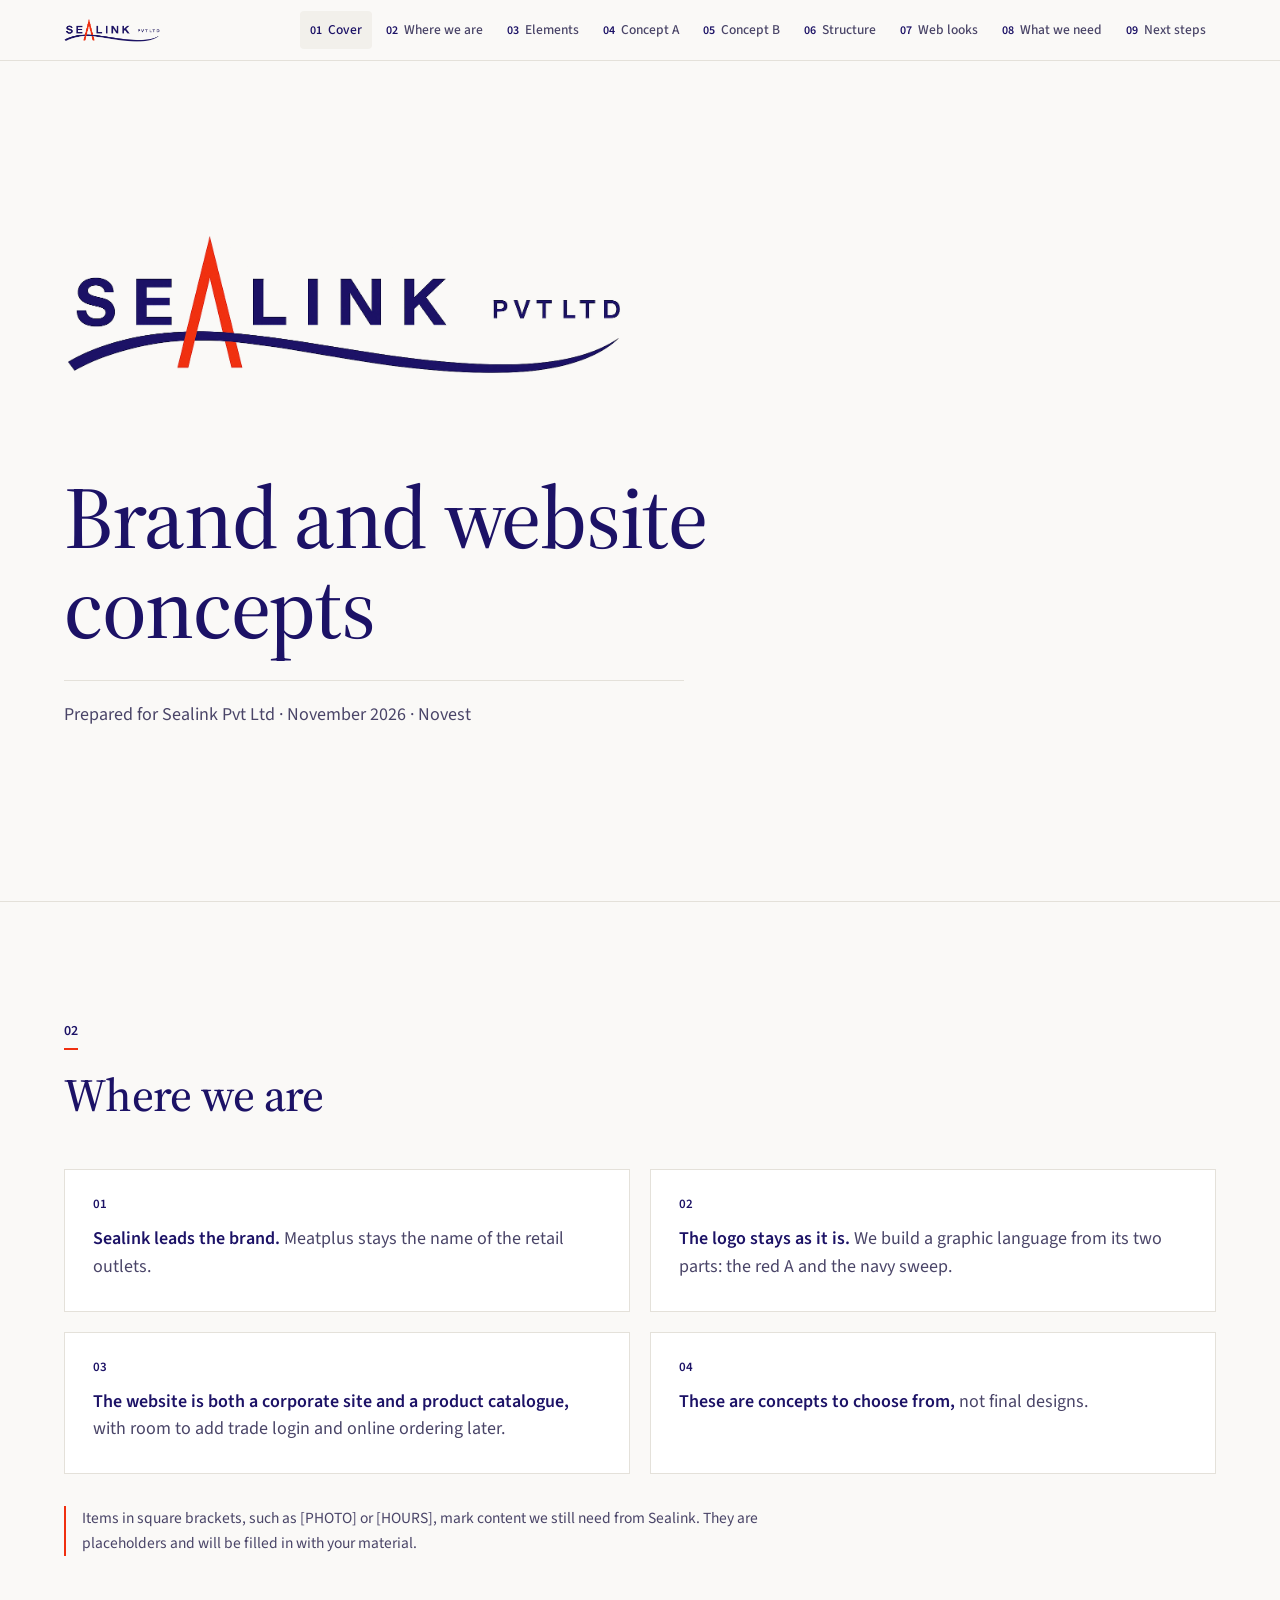
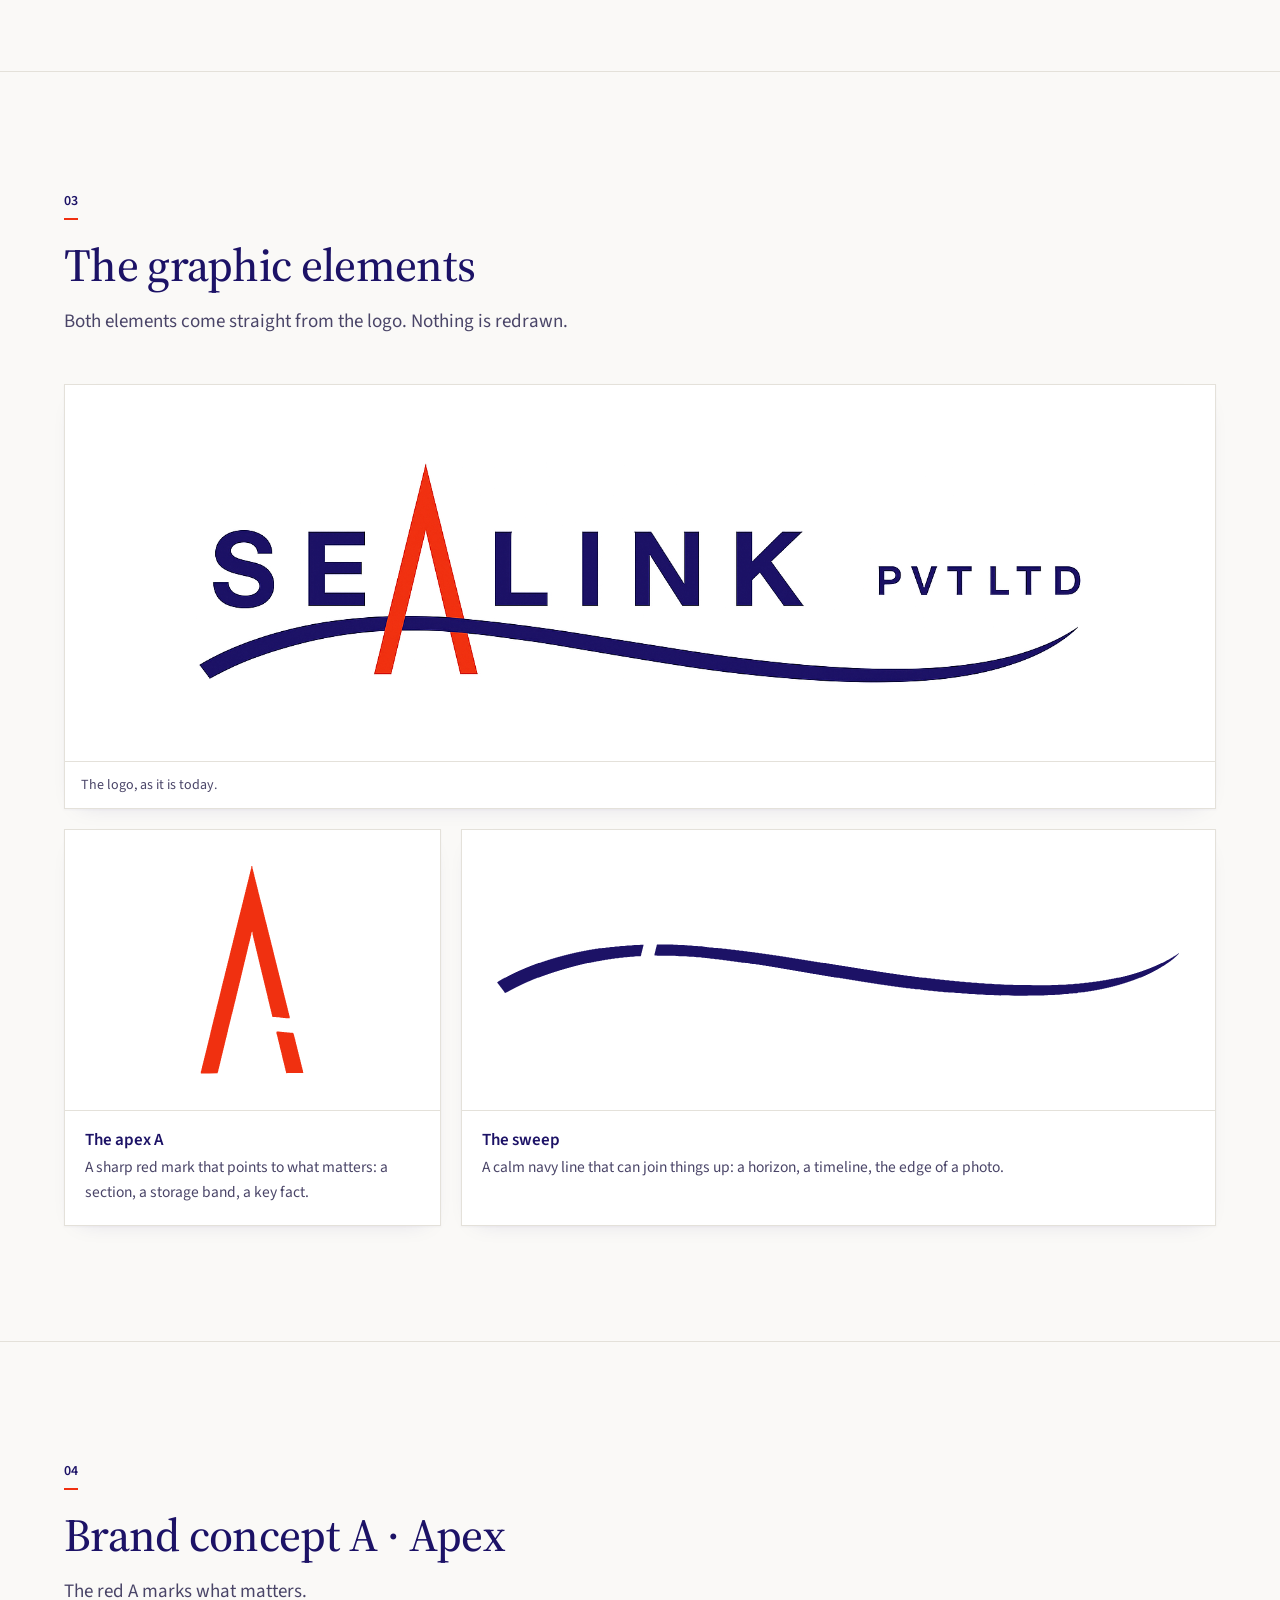
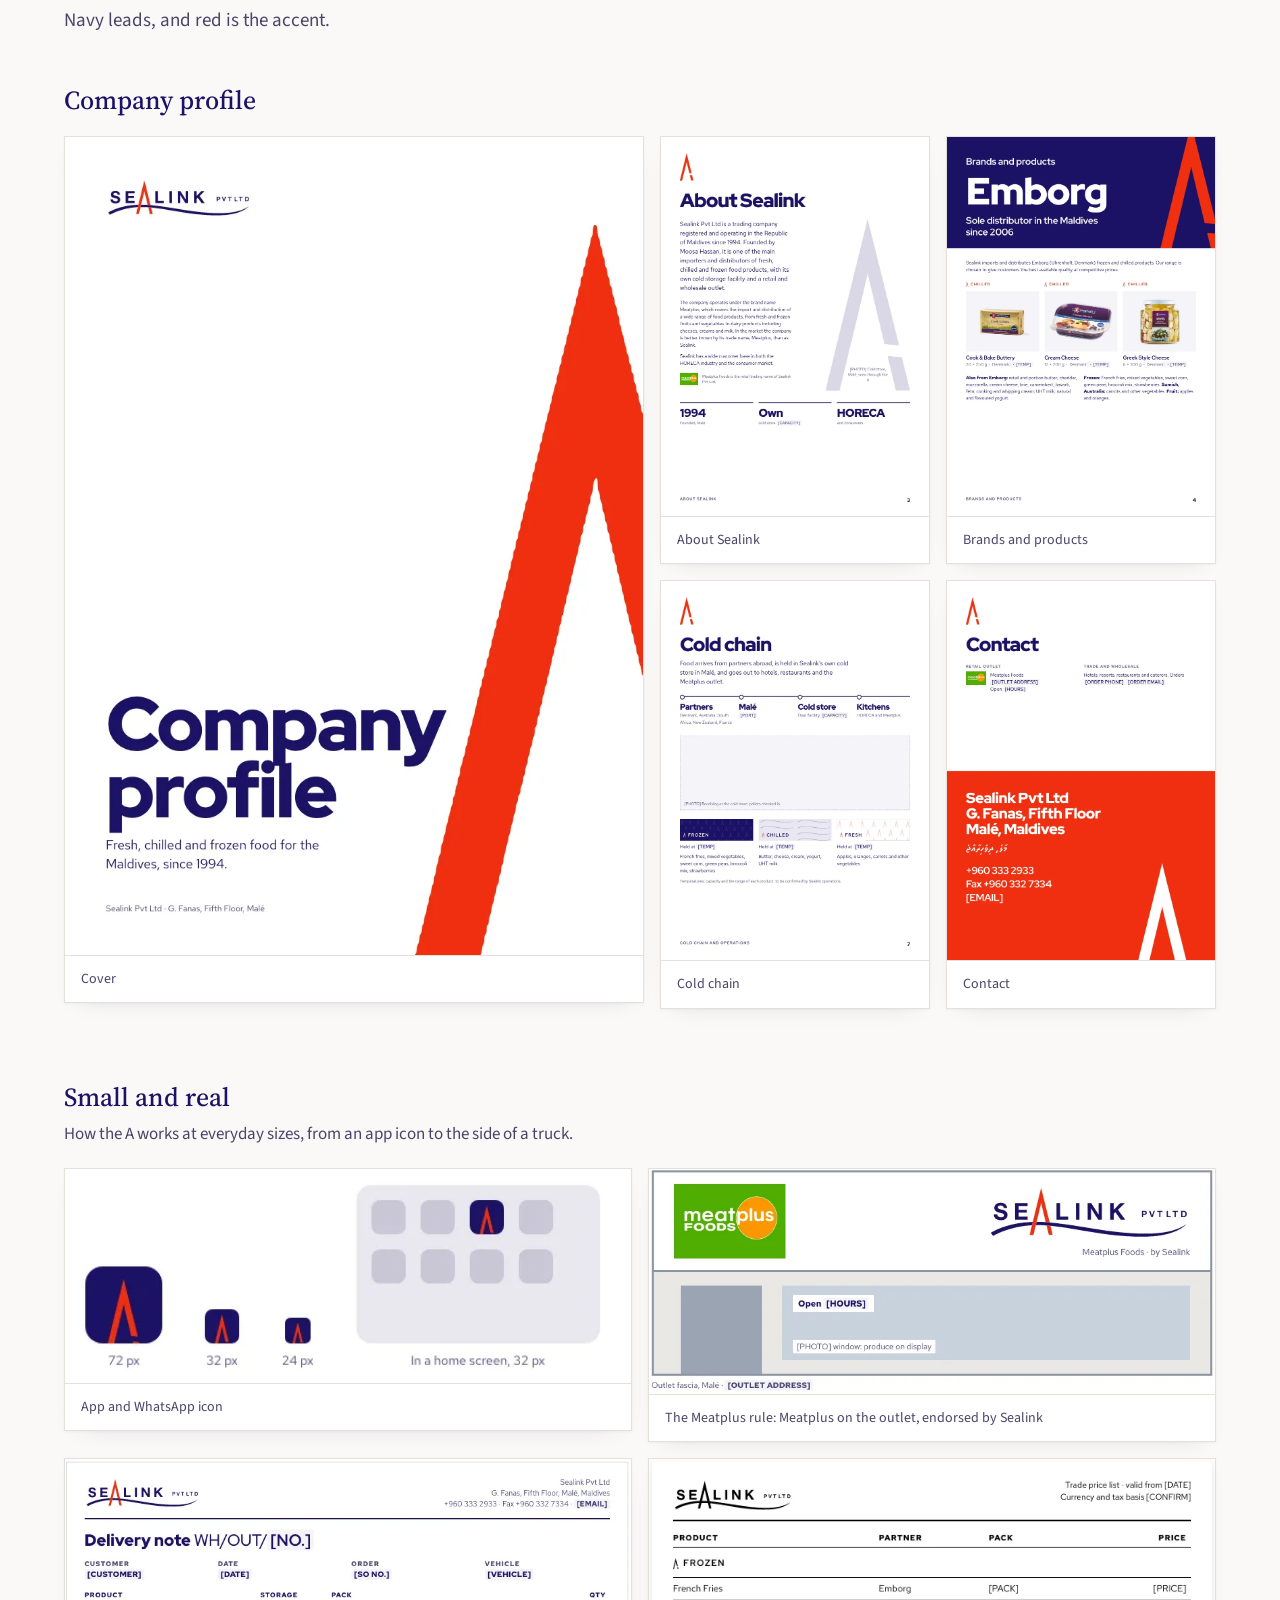
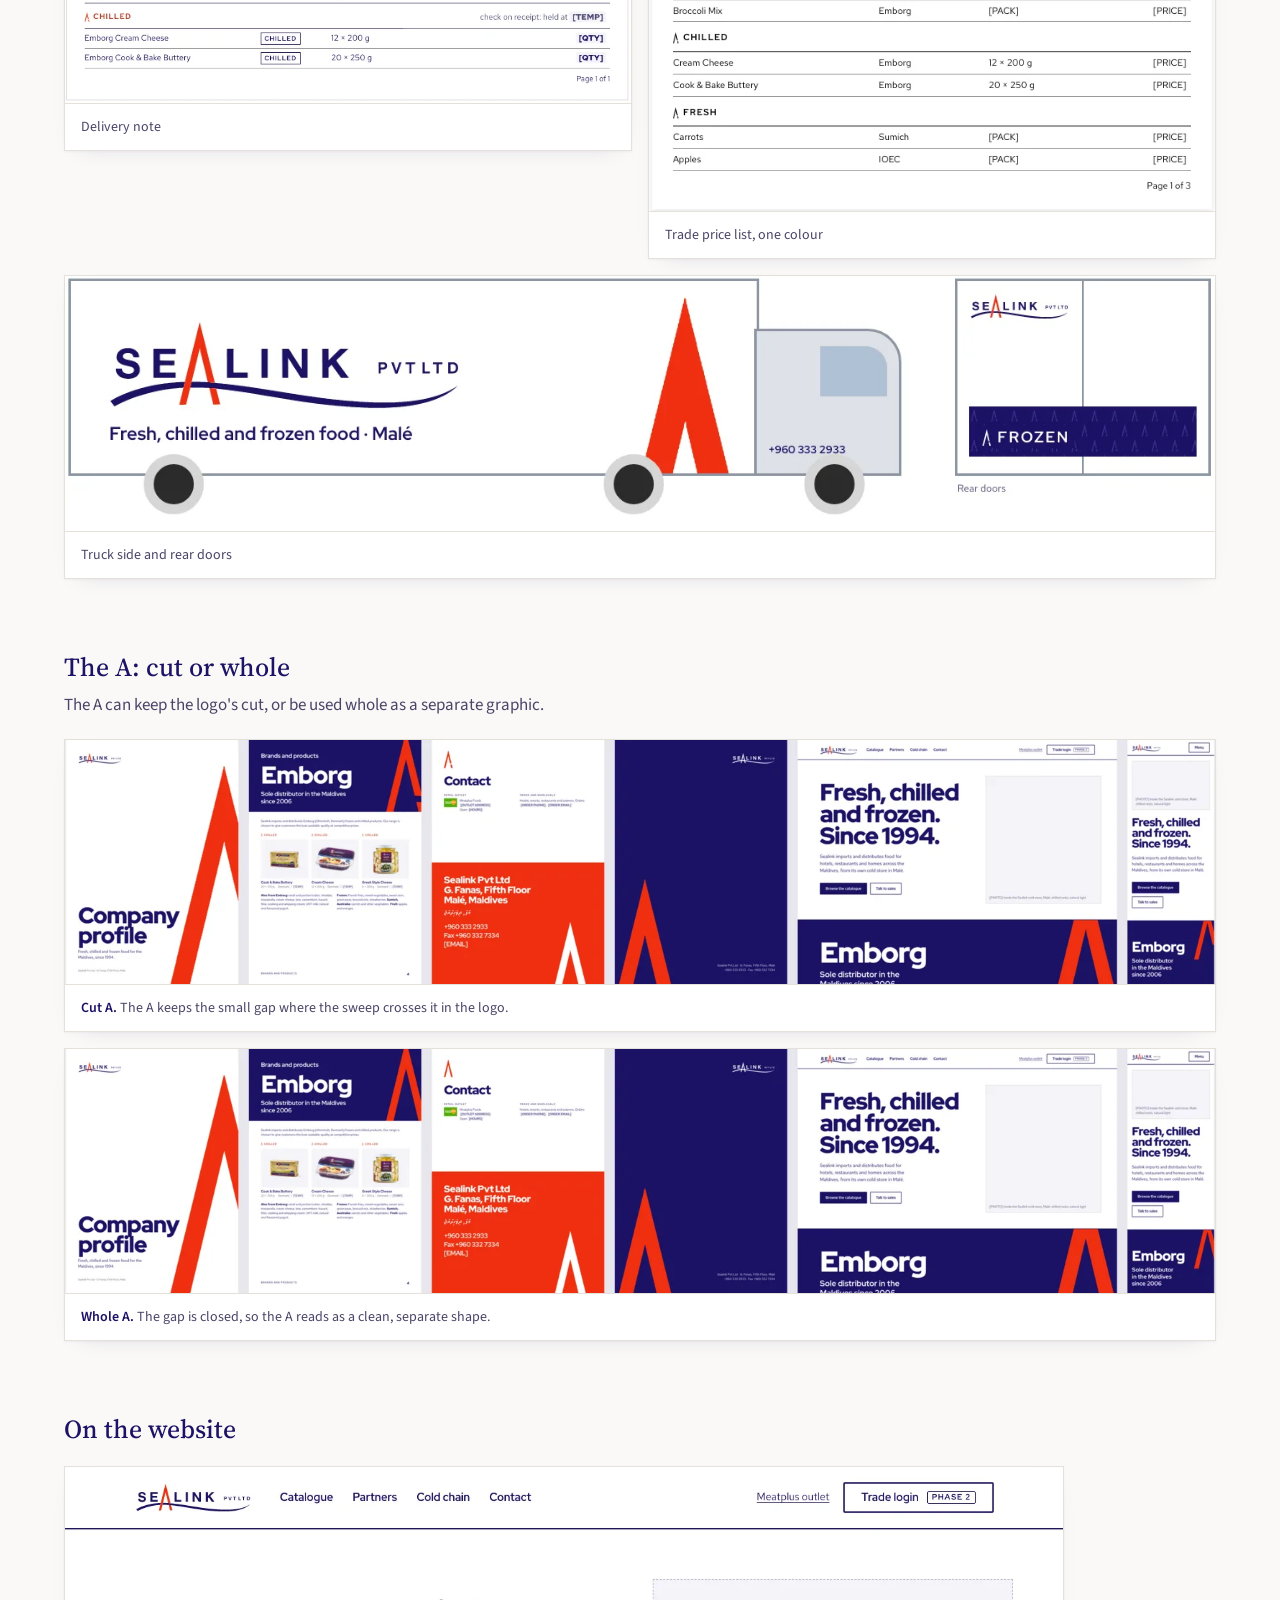
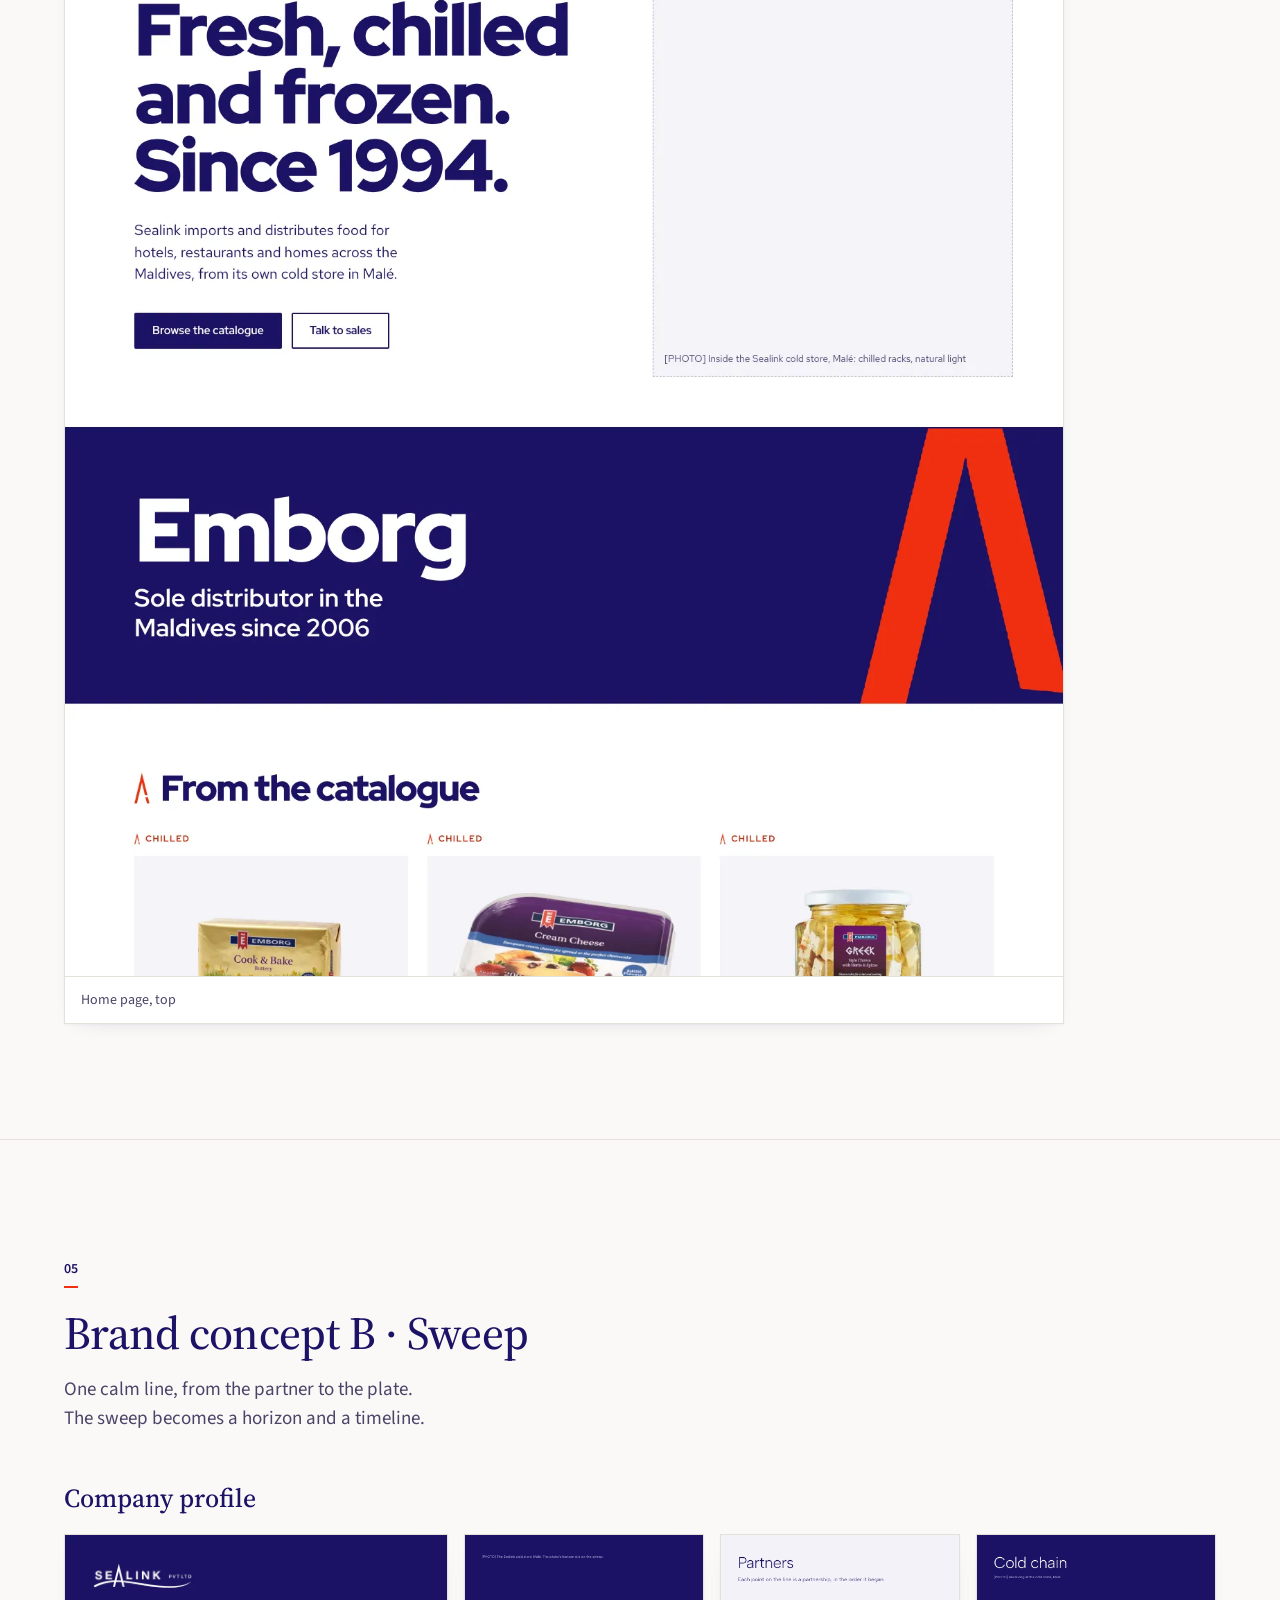
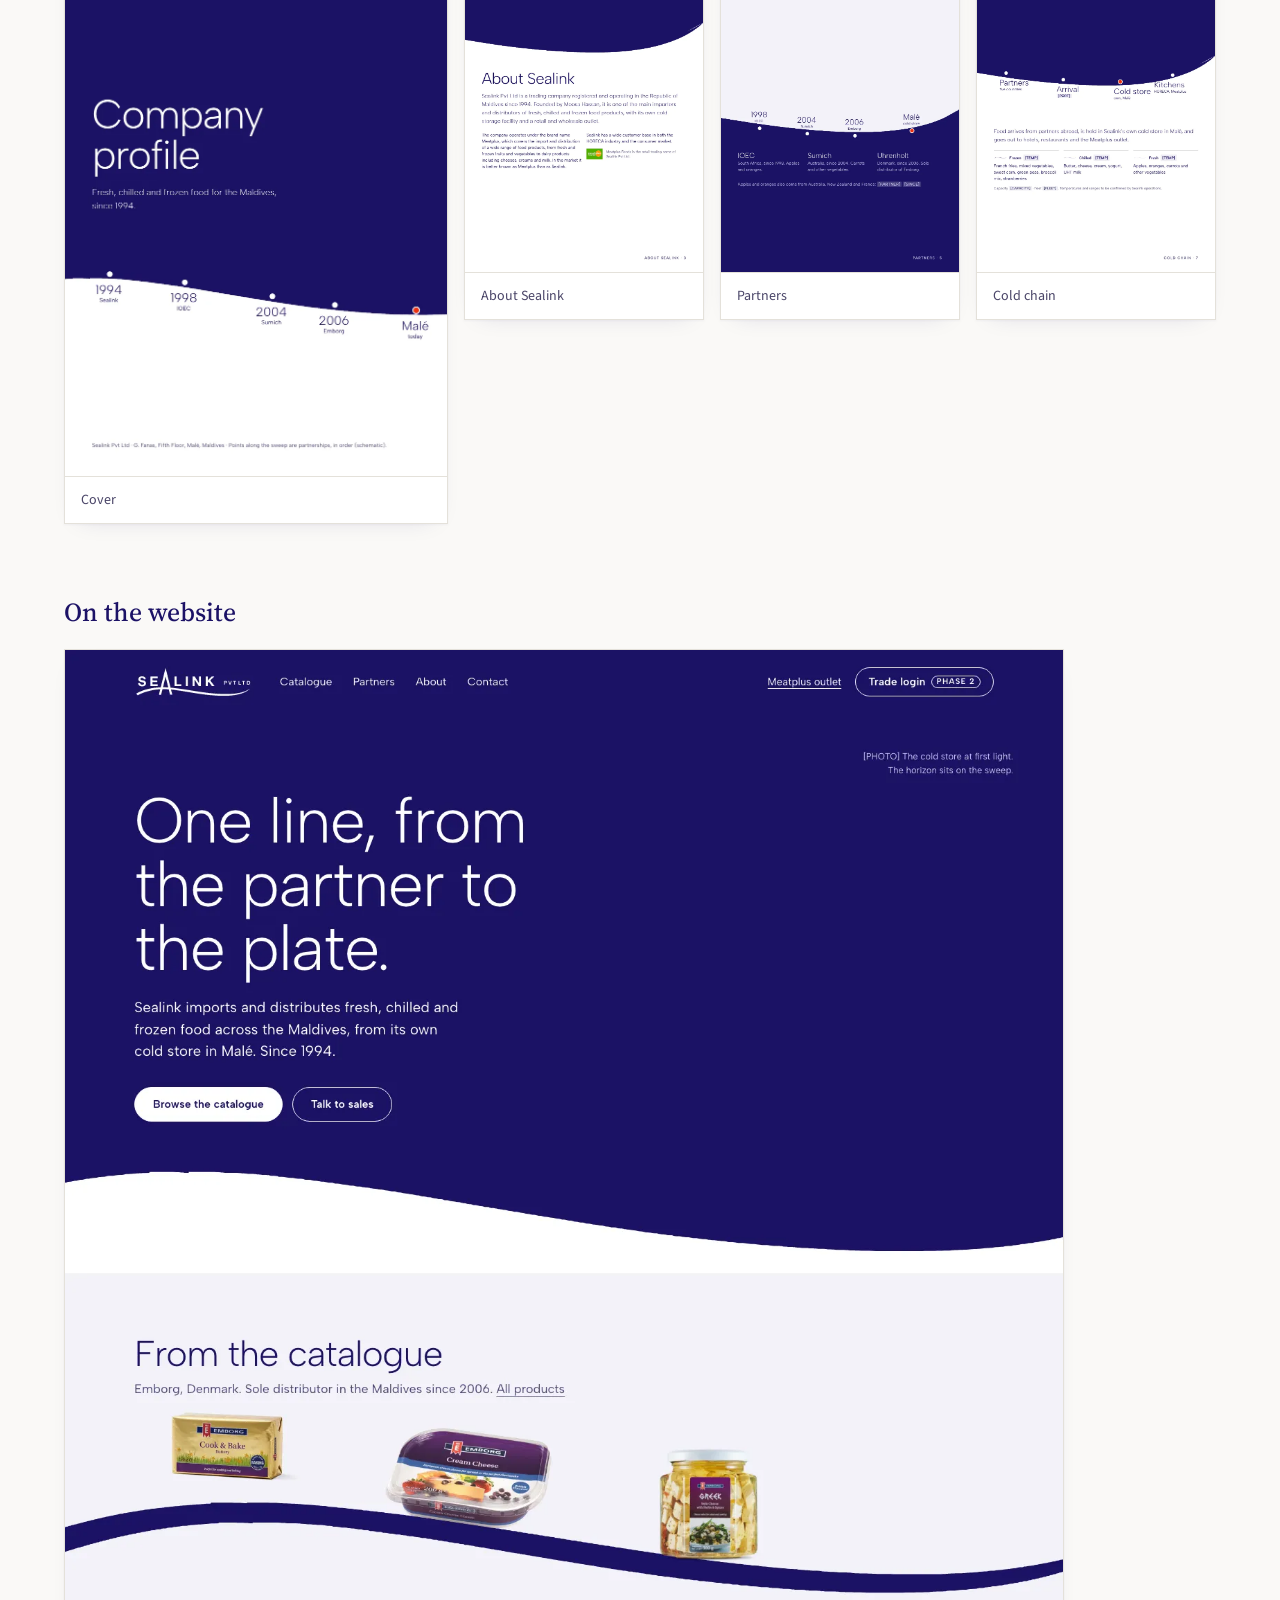
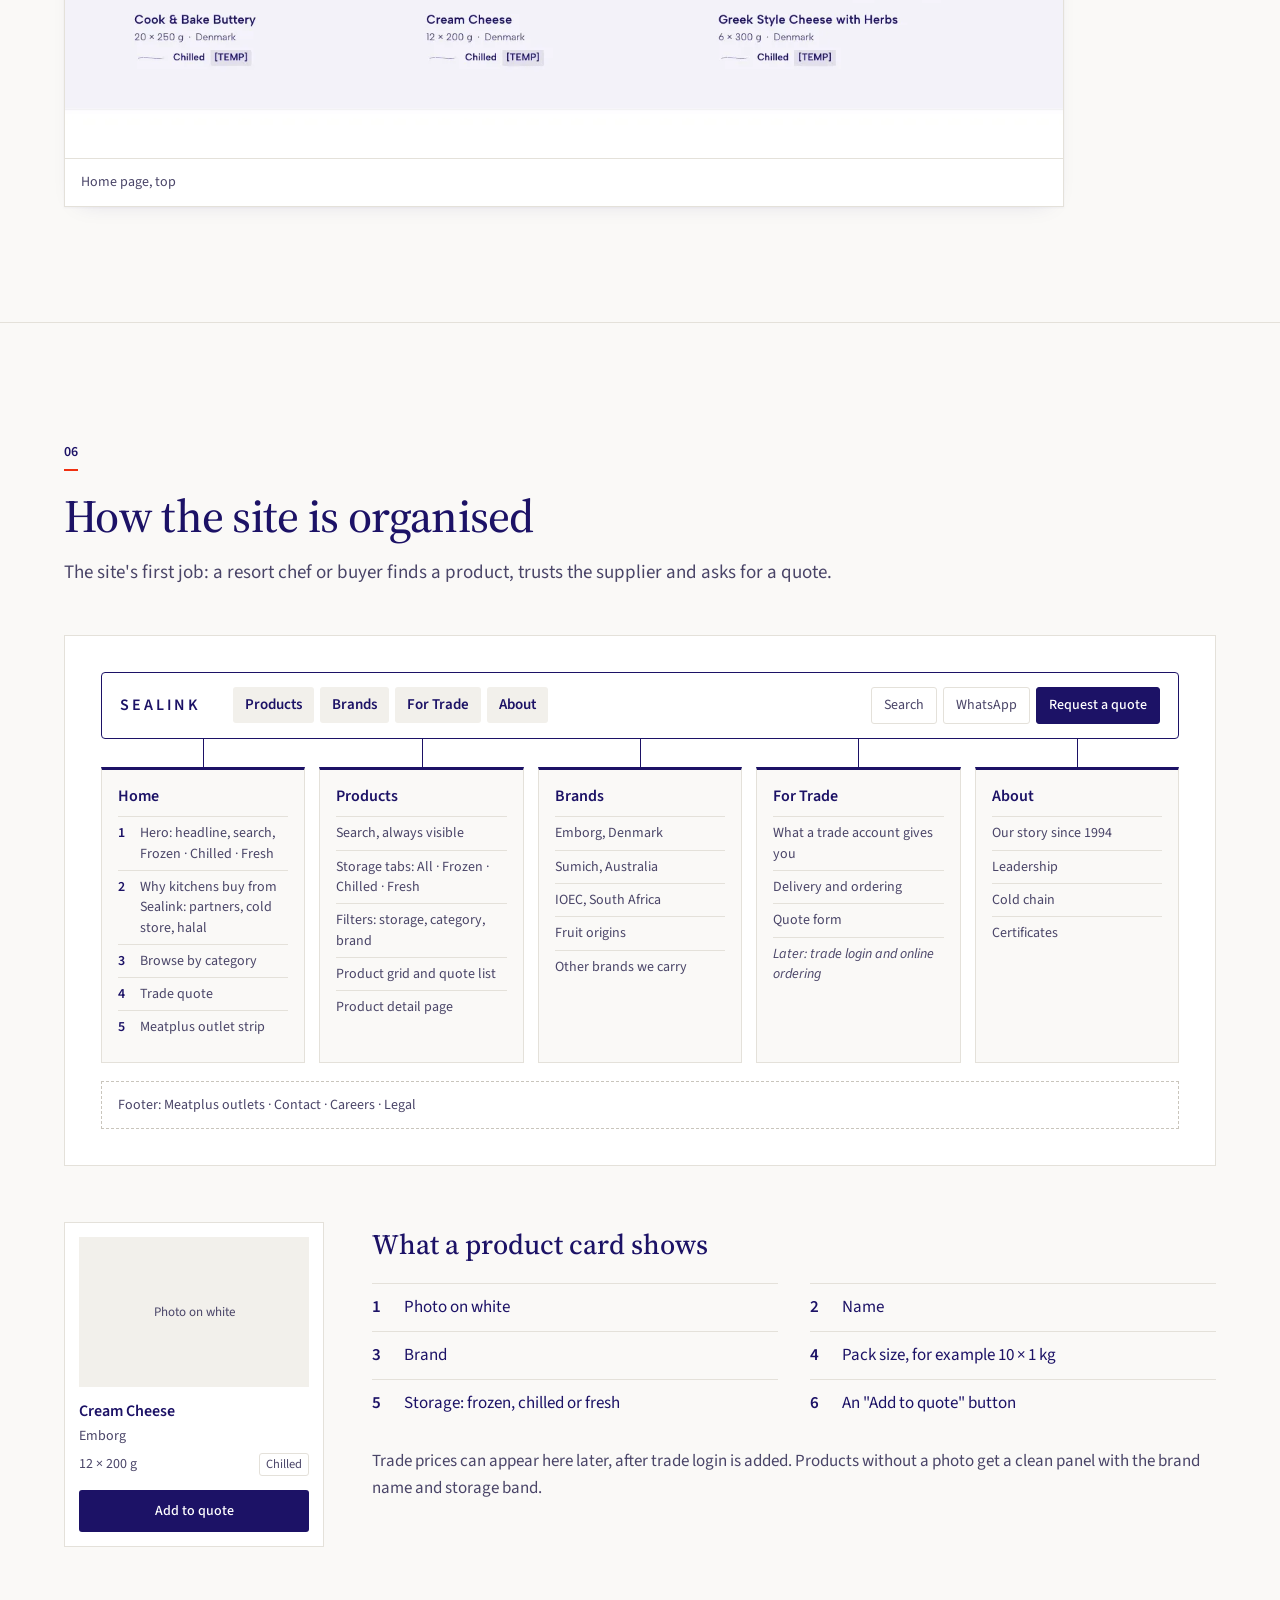
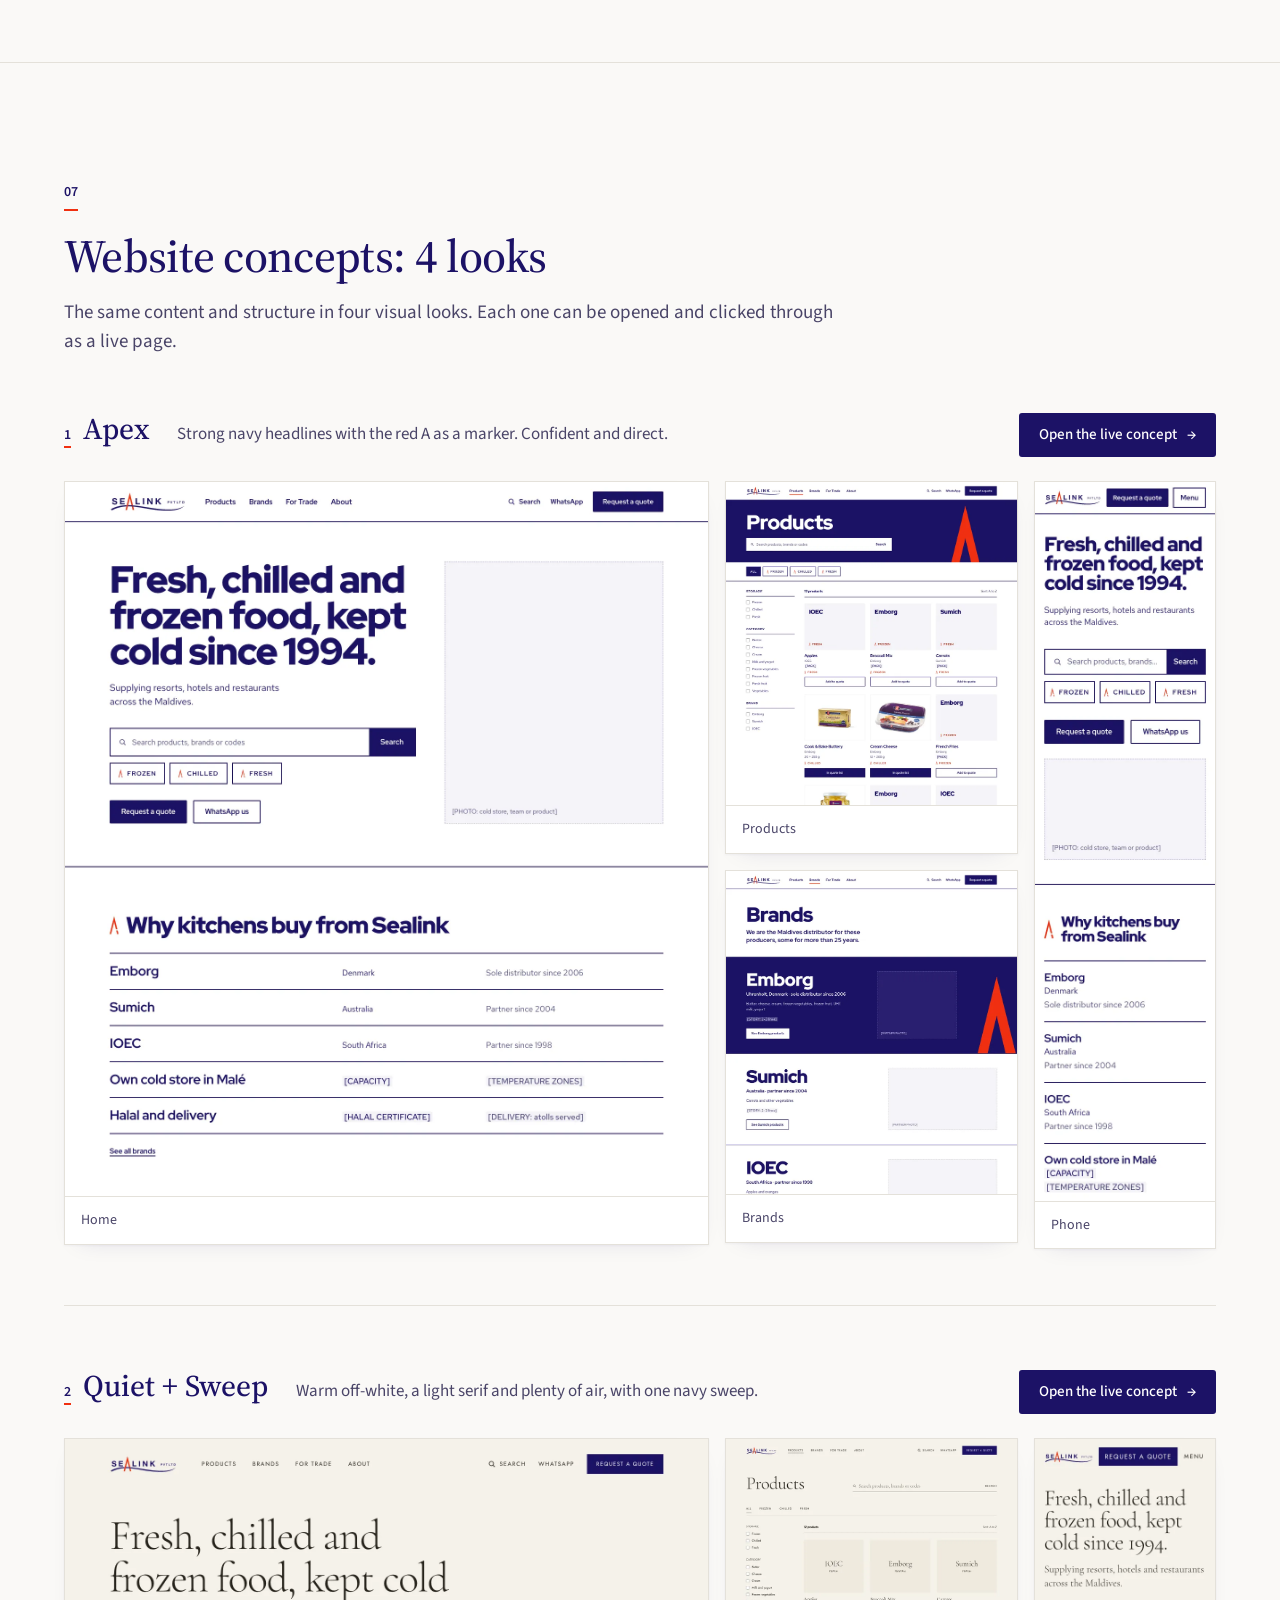
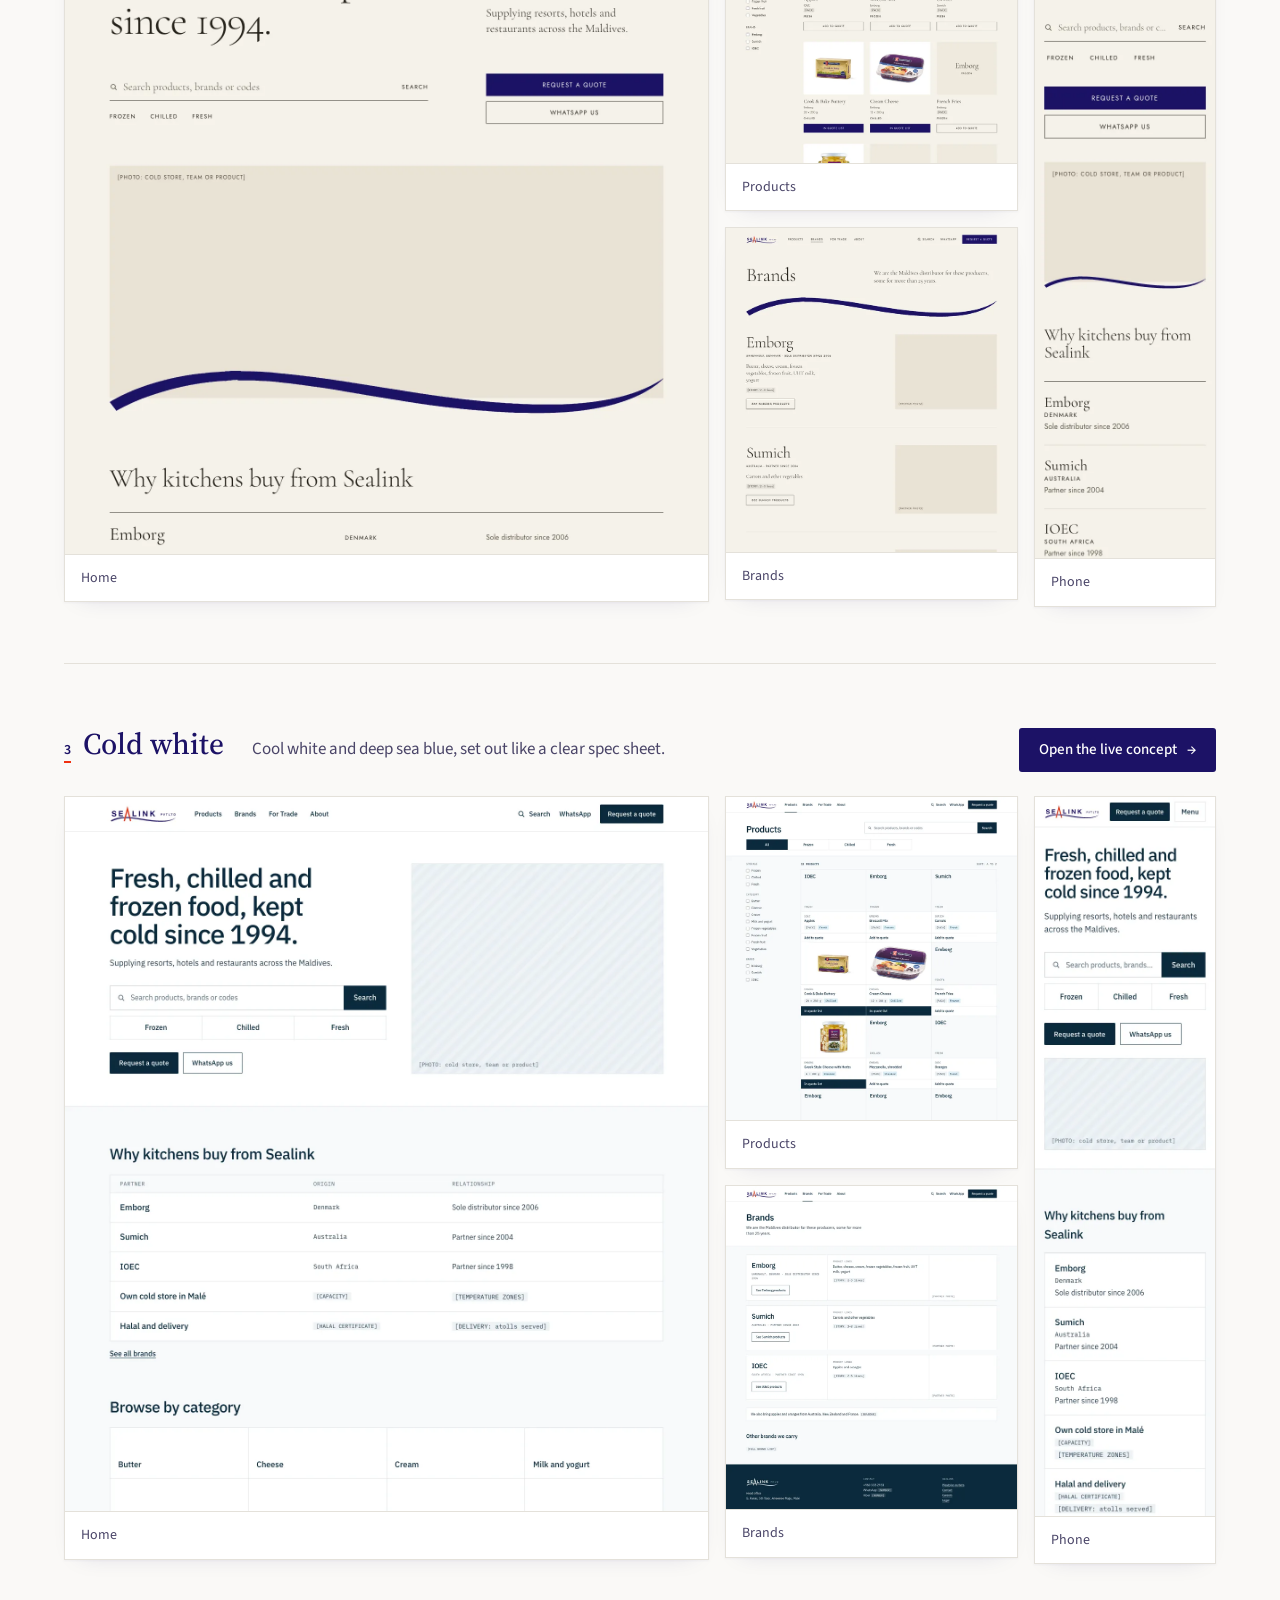
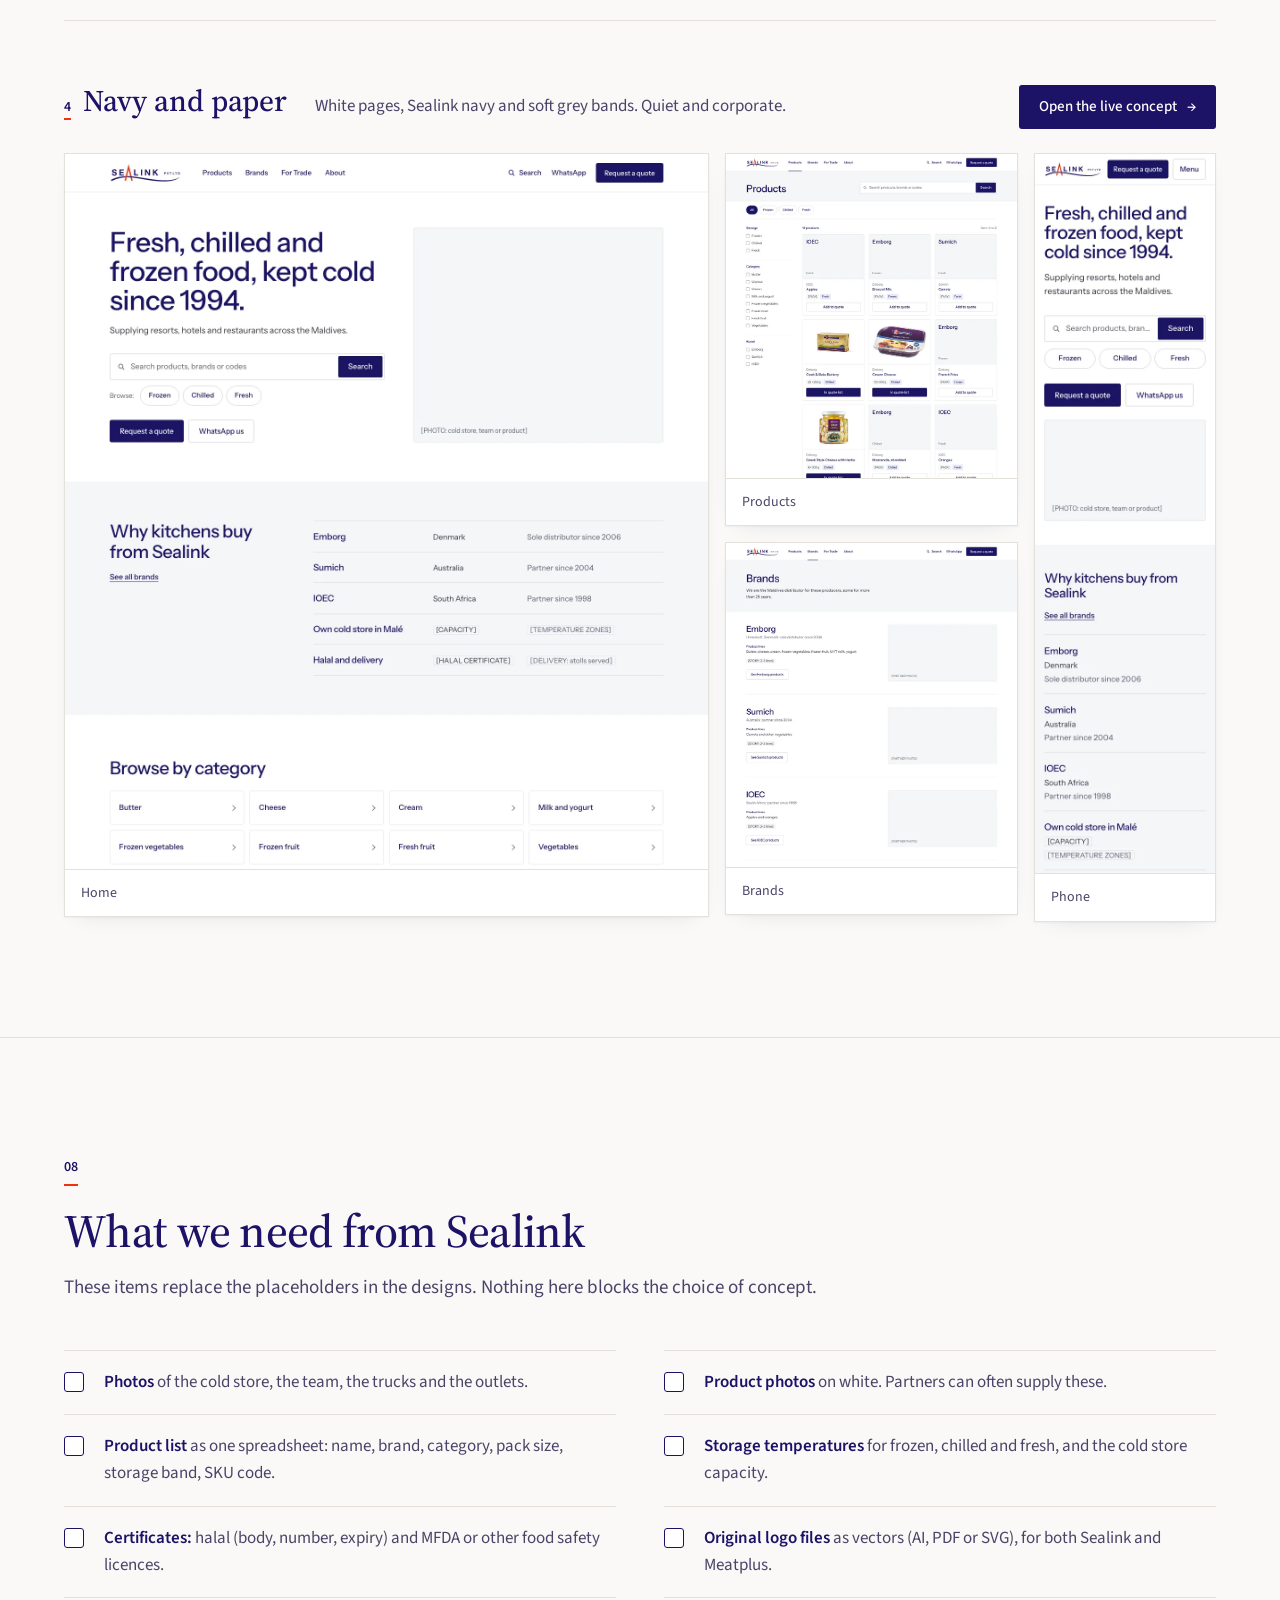
==== commit f92bc962: "Use Source Sans 3 for body text Co-Authored-By: Claude Opus 5.5 <noreply@anthropic.com>" ====
--- a/index.html
+++ b/index.html
@@ -1,12 +1,13 @@
 <!doctype html>
 <html lang="en">
 <head>
+<!-- impeccable-disable cramped-padding -- Sections are separated by a top rule and have clamp(72px,9vw,120px) padding-block above their content; the static check does not resolve clamp(). -->
 <meta charset="utf-8">
 <meta name="viewport" content="width=device-width,initial-scale=1">
 <meta name="robots" content="noindex,nofollow">
 <title>Sealink · Brand and website concepts</title>
 <link rel="preconnect" href="https://fonts.googleapis.com"><link rel="preconnect" href="https://fonts.gstatic.com" crossorigin>
-<link rel="stylesheet" href="https://fonts.googleapis.com/css2?family=Source+Serif+4:opsz,wght@8..60,400;8..60,500;8..60,600&family=Inter:wght@400;500;600&display=swap">
+<link rel="stylesheet" href="https://fonts.googleapis.com/css2?family=Source+Serif+4:opsz,wght@8..60,400;8..60,500;8..60,600&family=Source+Sans+3:wght@400;500;600&display=swap">
 <link rel="stylesheet" href="style.css">
 </head>
 <body>
--- a/style.css
+++ b/style.css
@@ -8,7 +8,7 @@
   --line:#E4E1DA;
   --soft:#F2F0EB;
   --serif:'Source Serif 4',Georgia,serif;
-  --sans:'Inter',system-ui,-apple-system,sans-serif;
+  --sans:'Source Sans 3',system-ui,-apple-system,sans-serif;
   --pad:clamp(20px,5vw,64px);
 }
 *{box-sizing:border-box}
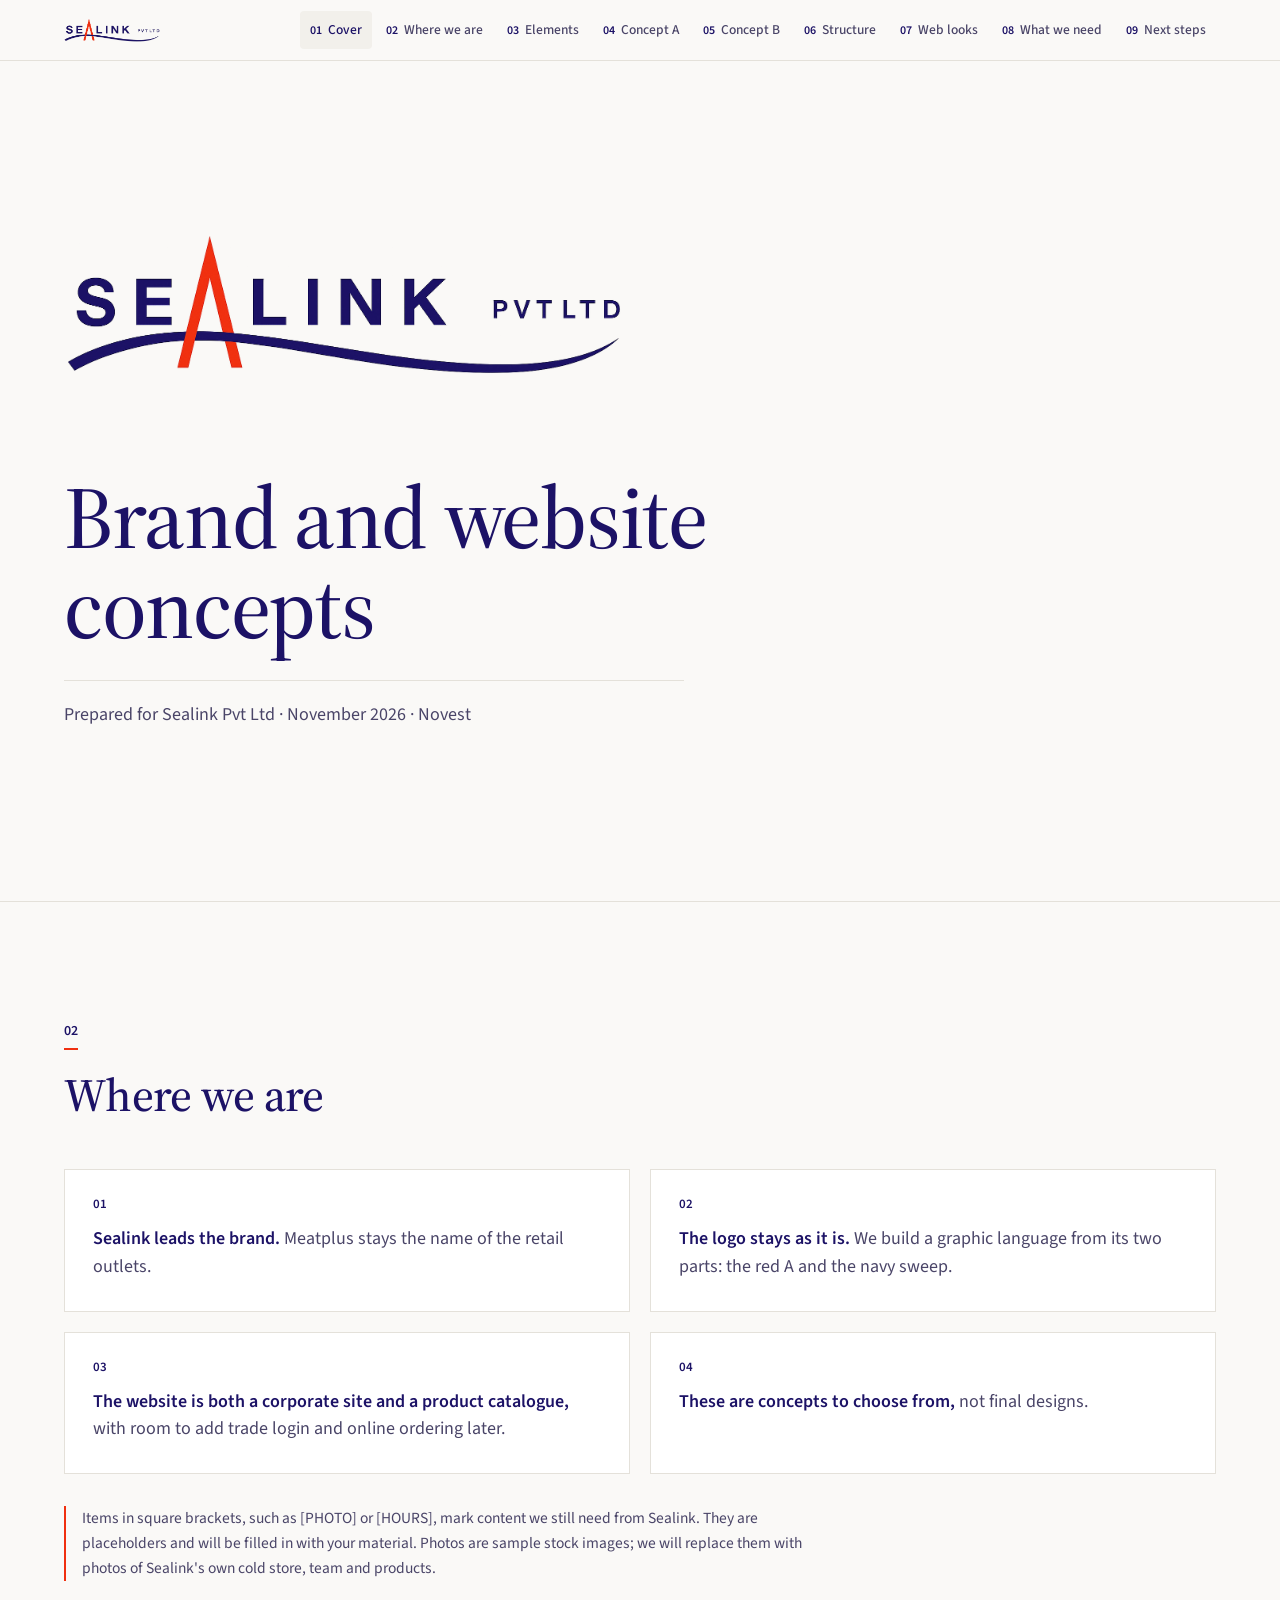
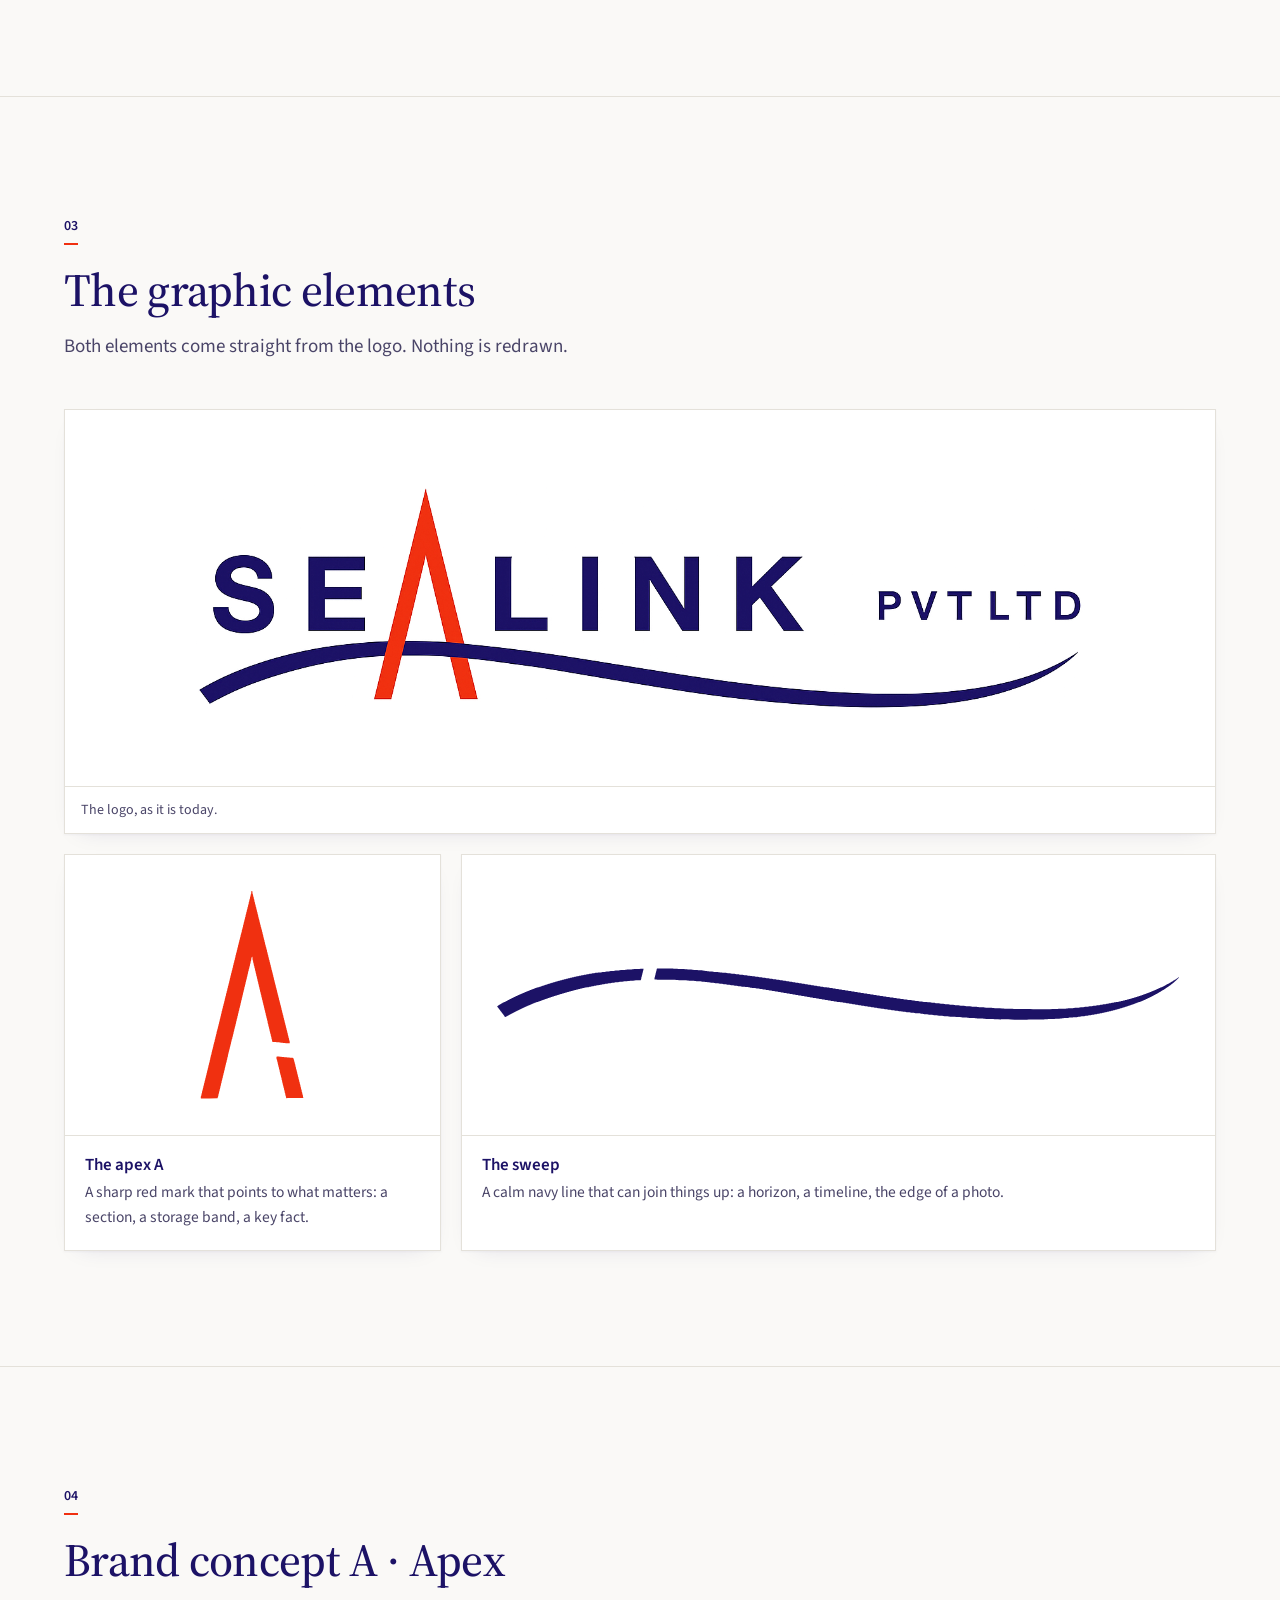
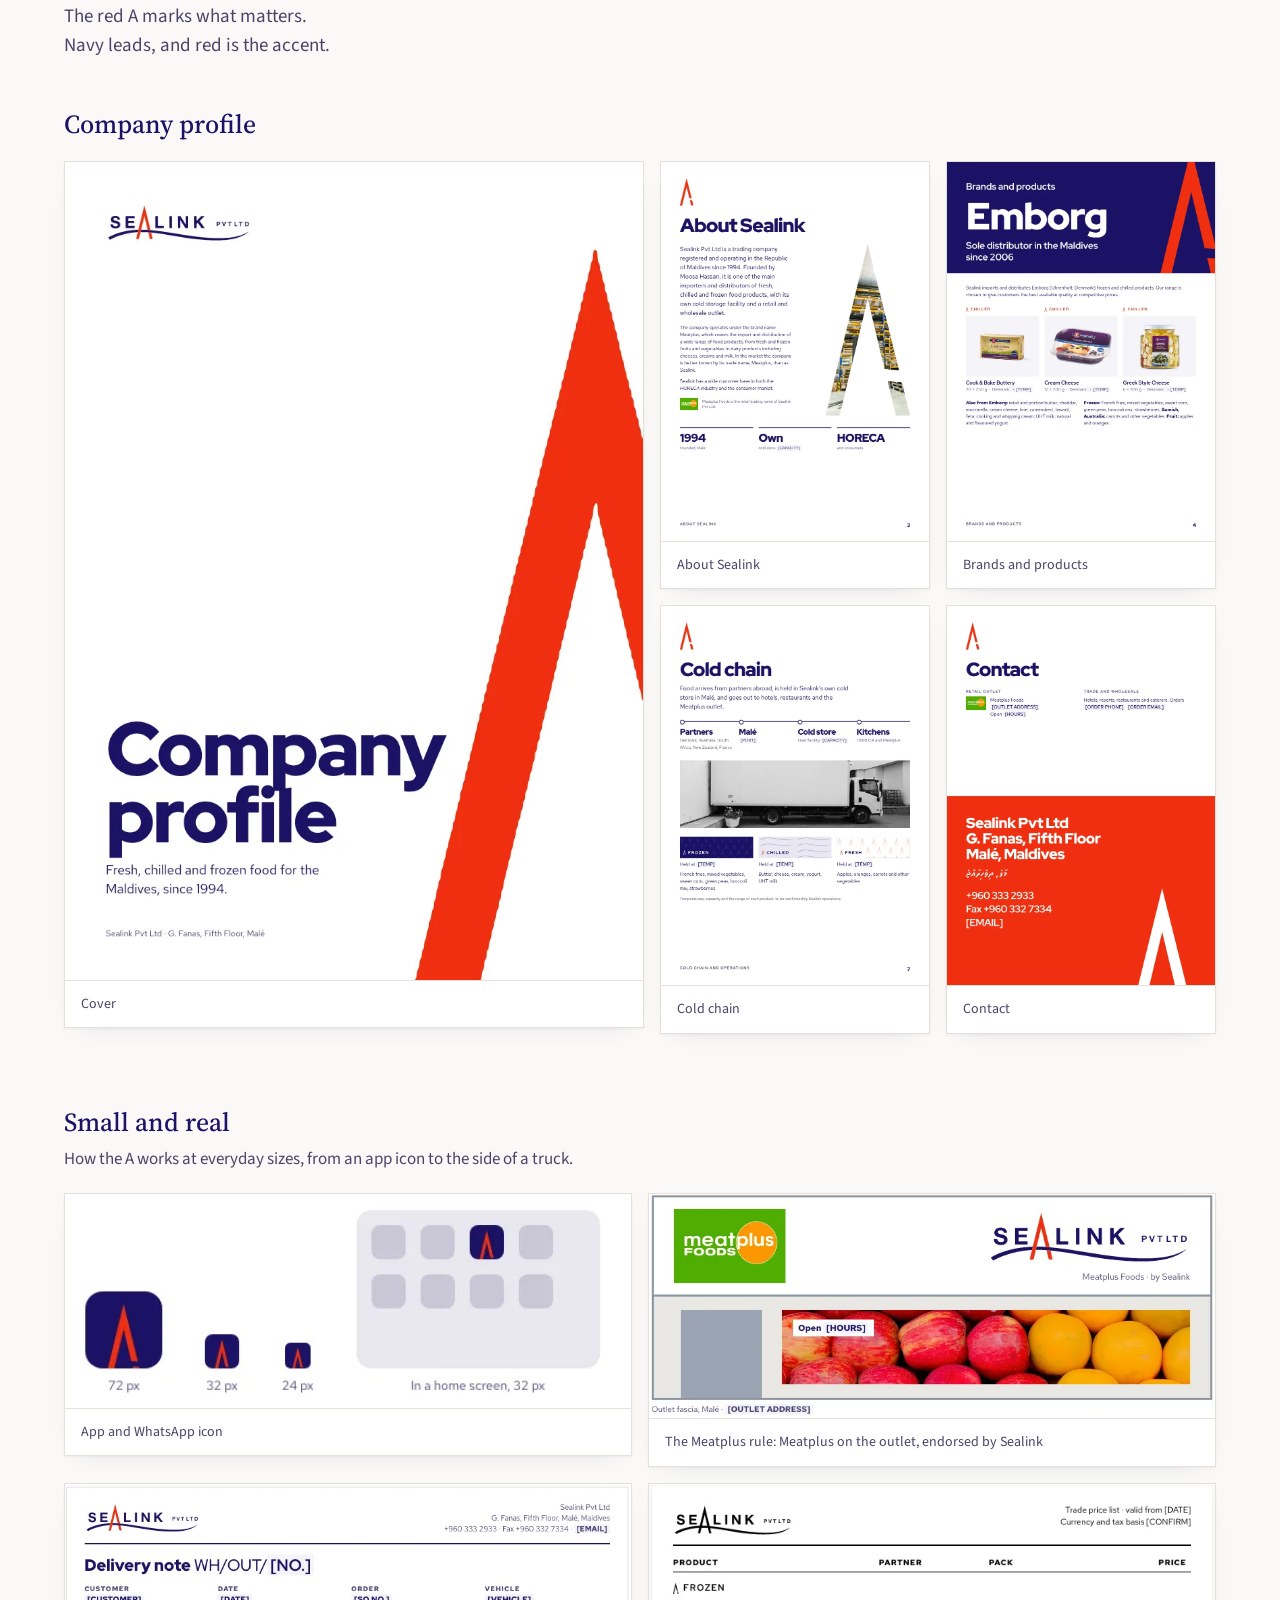
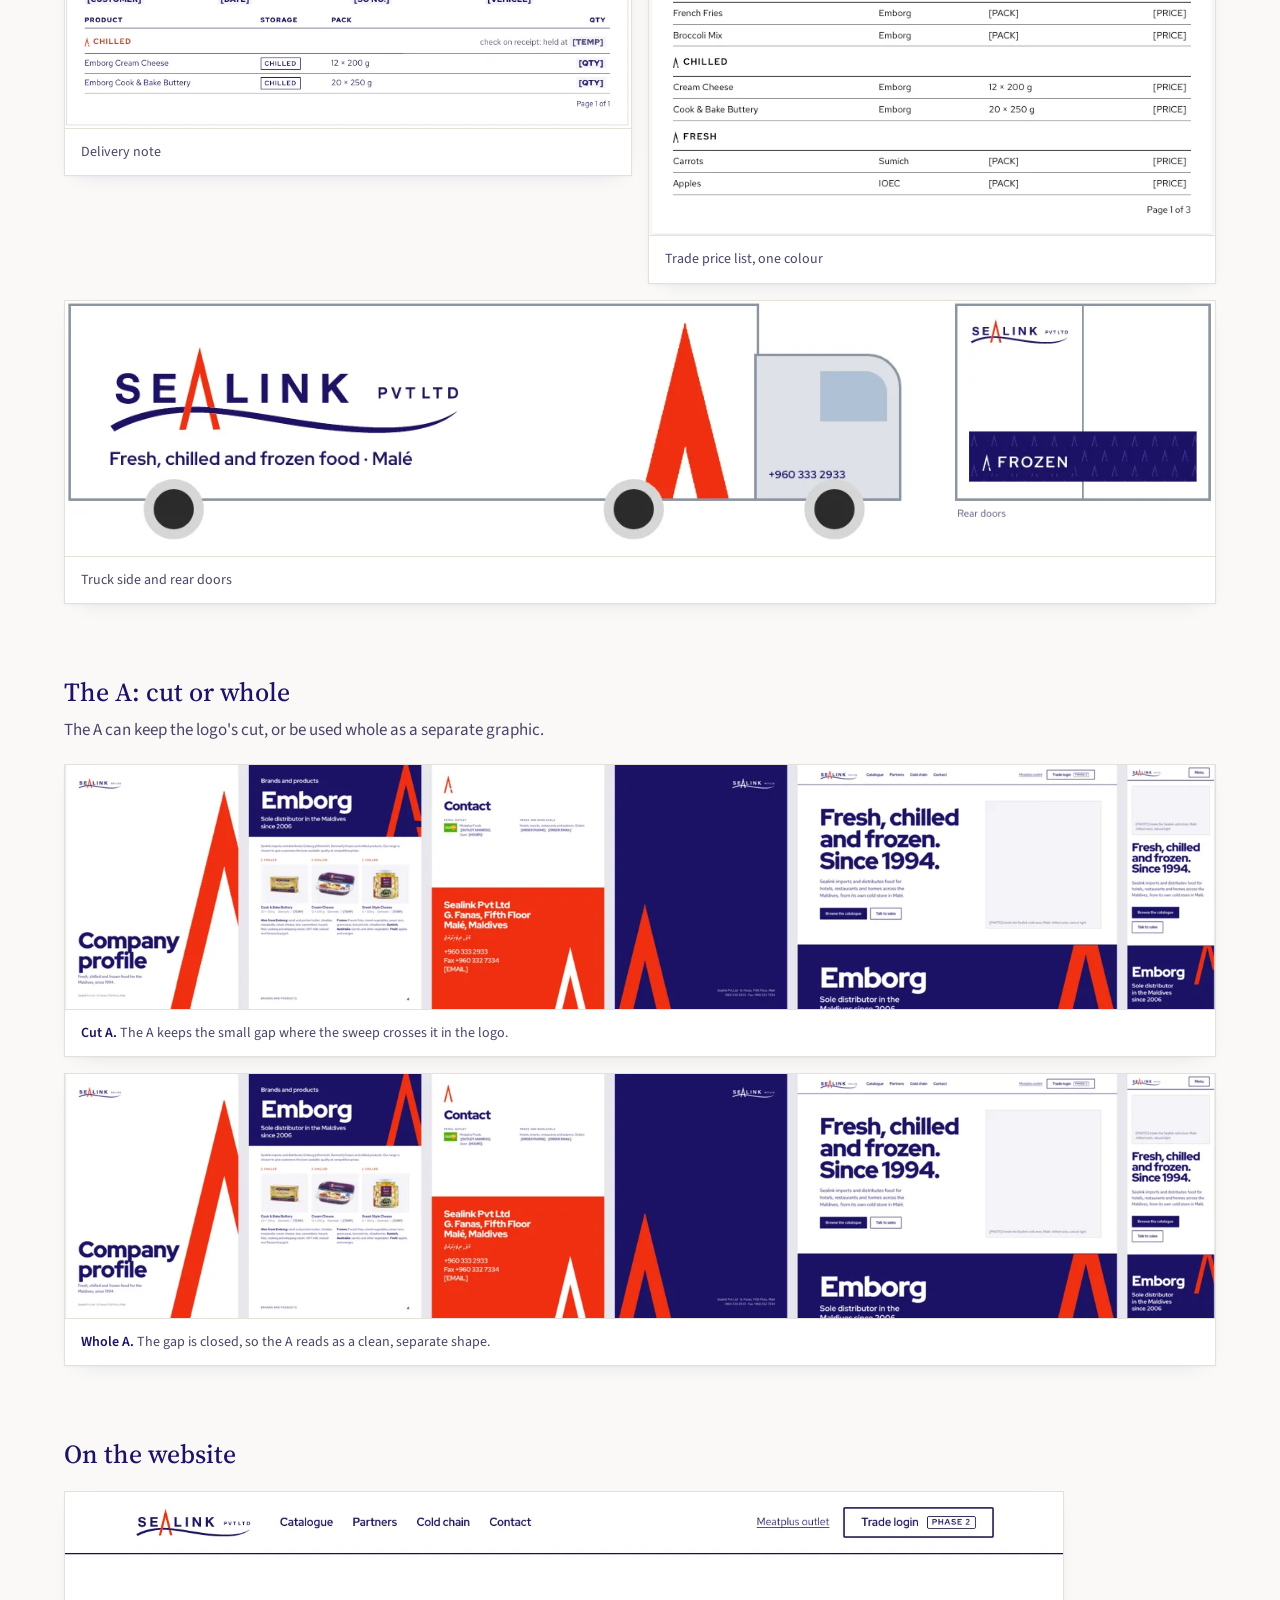
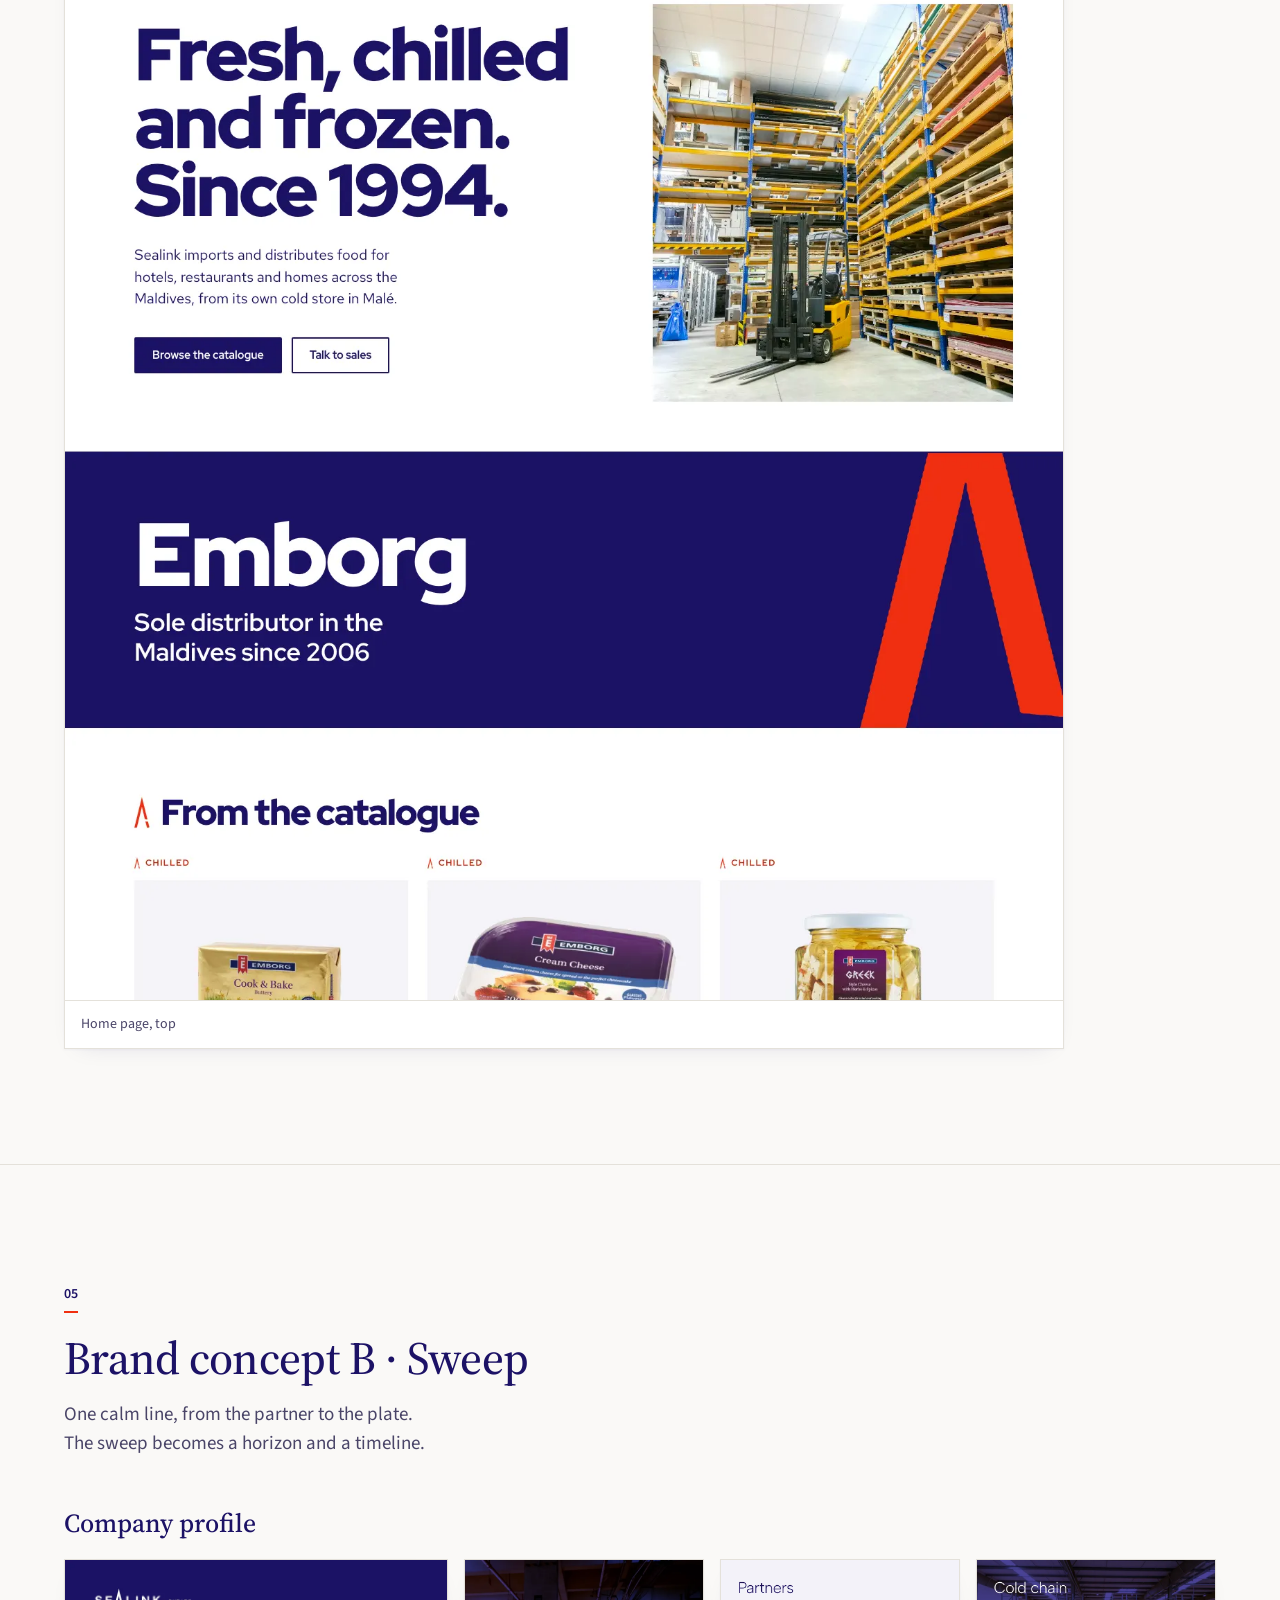
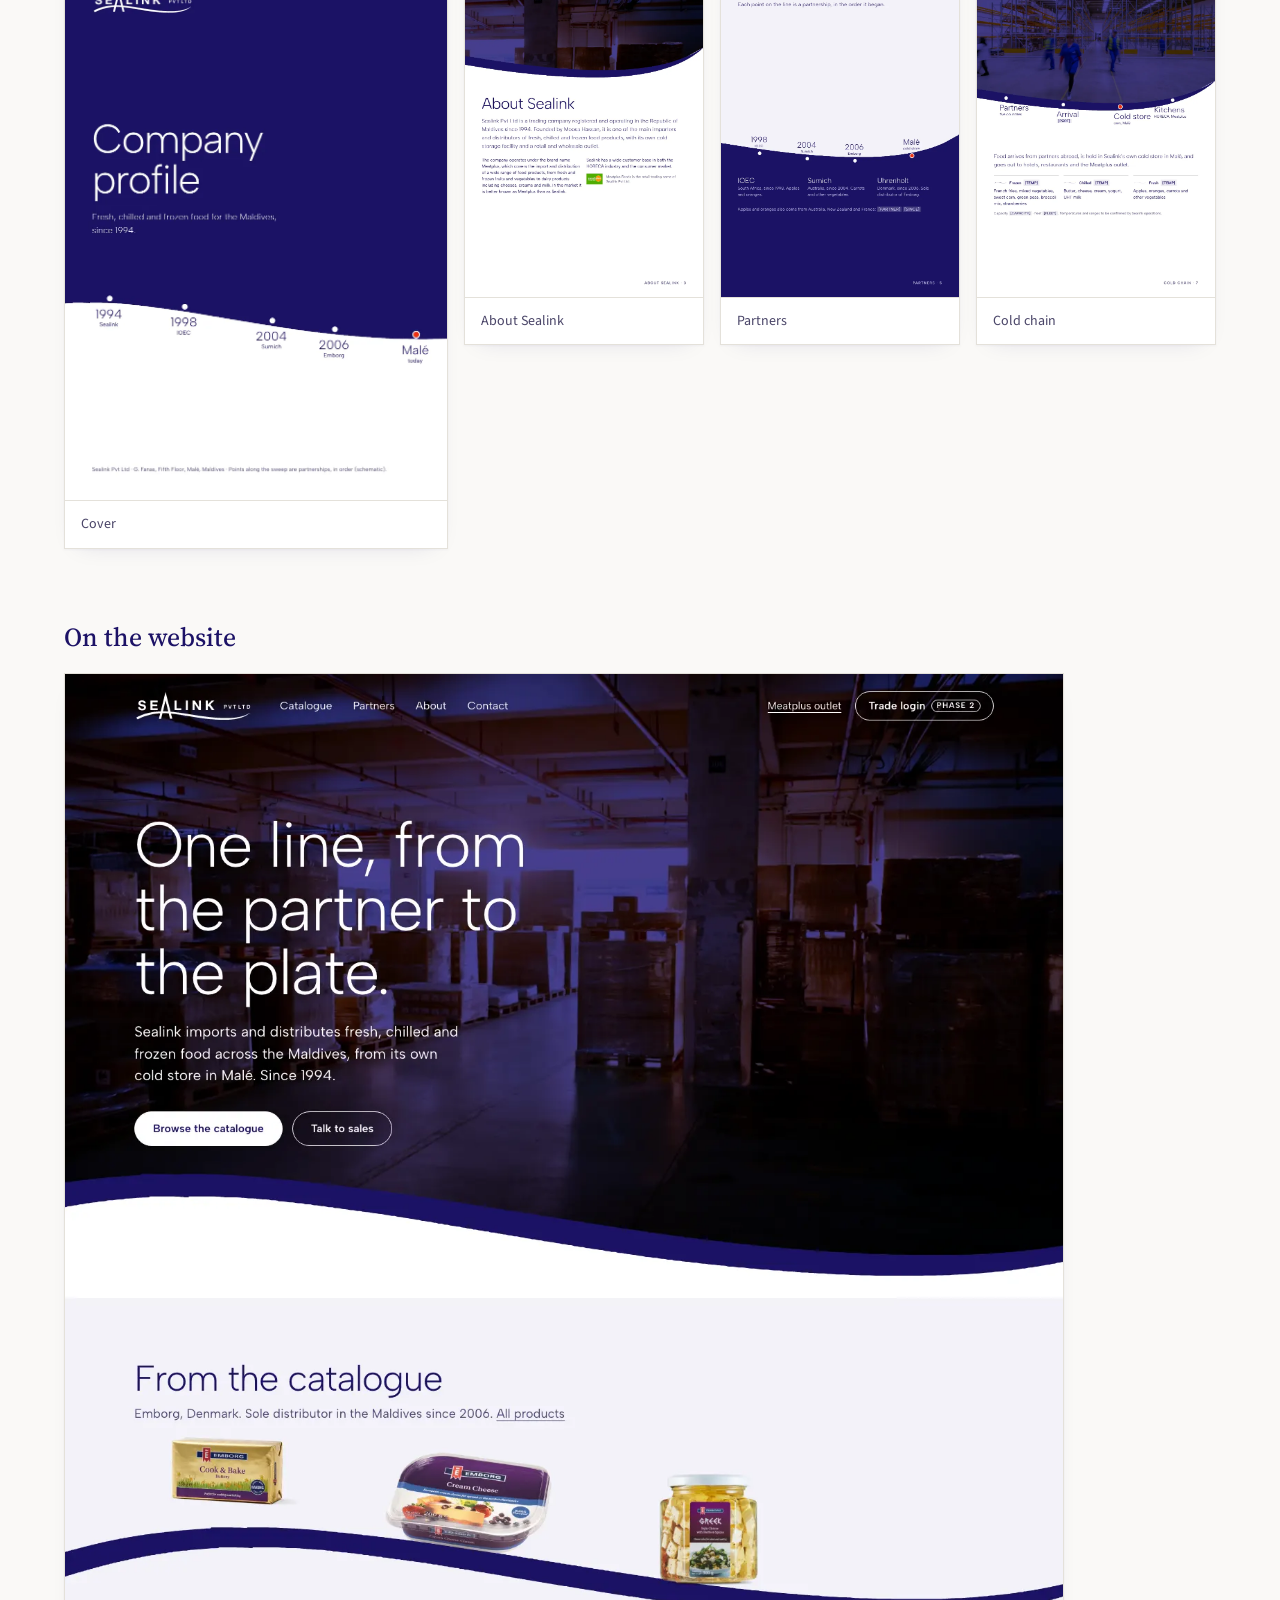
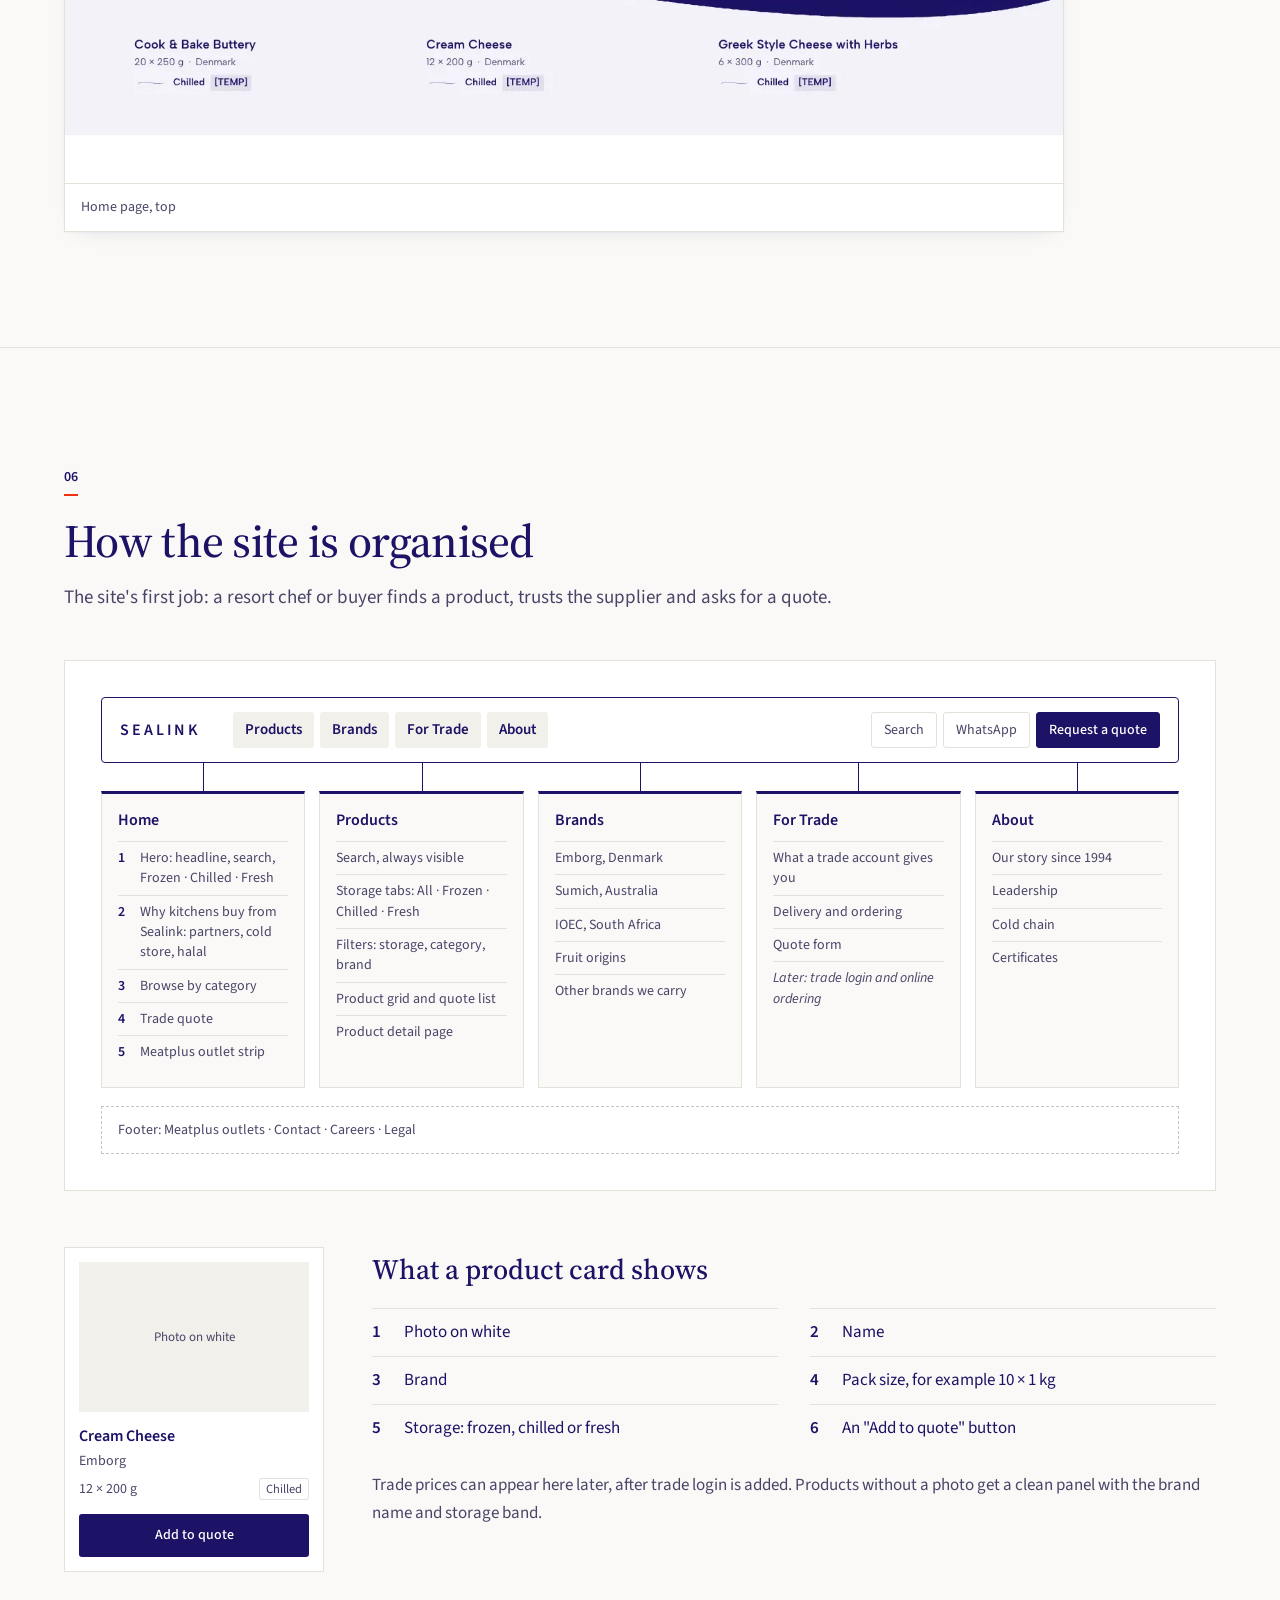
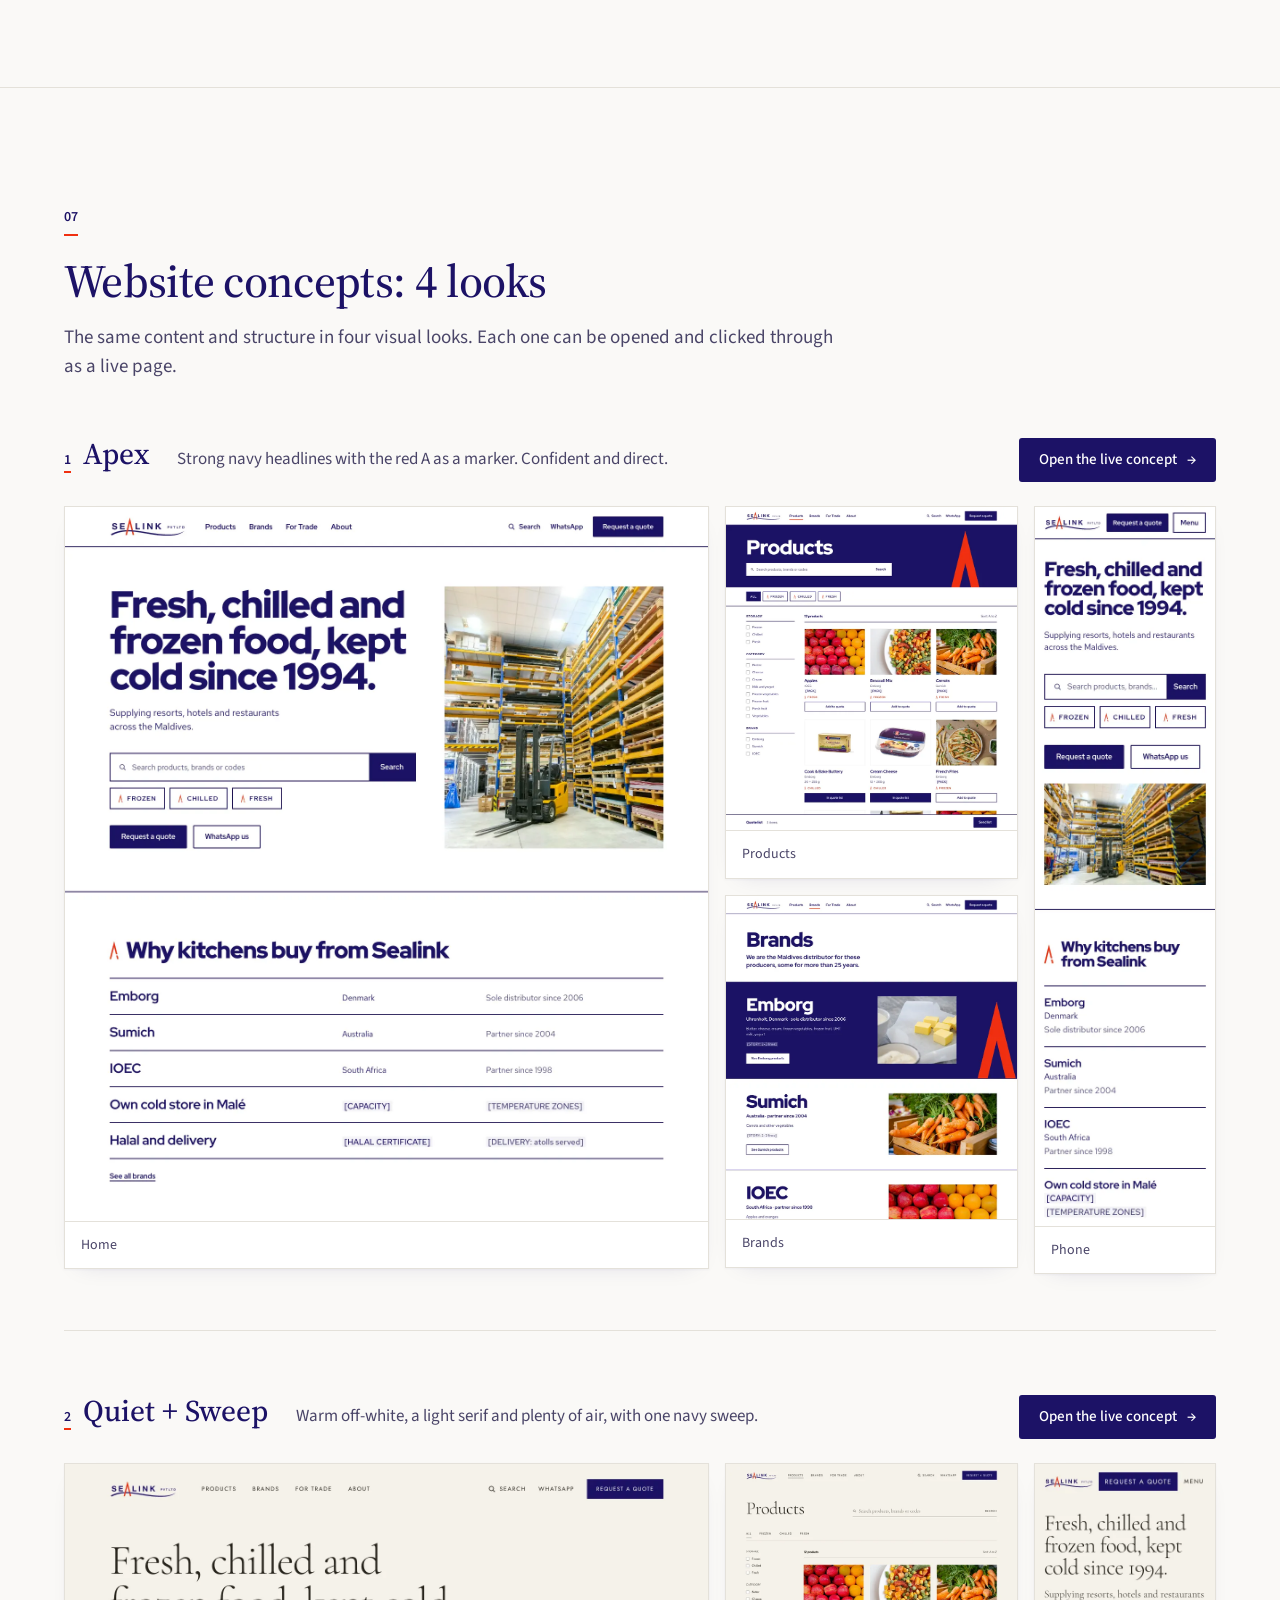
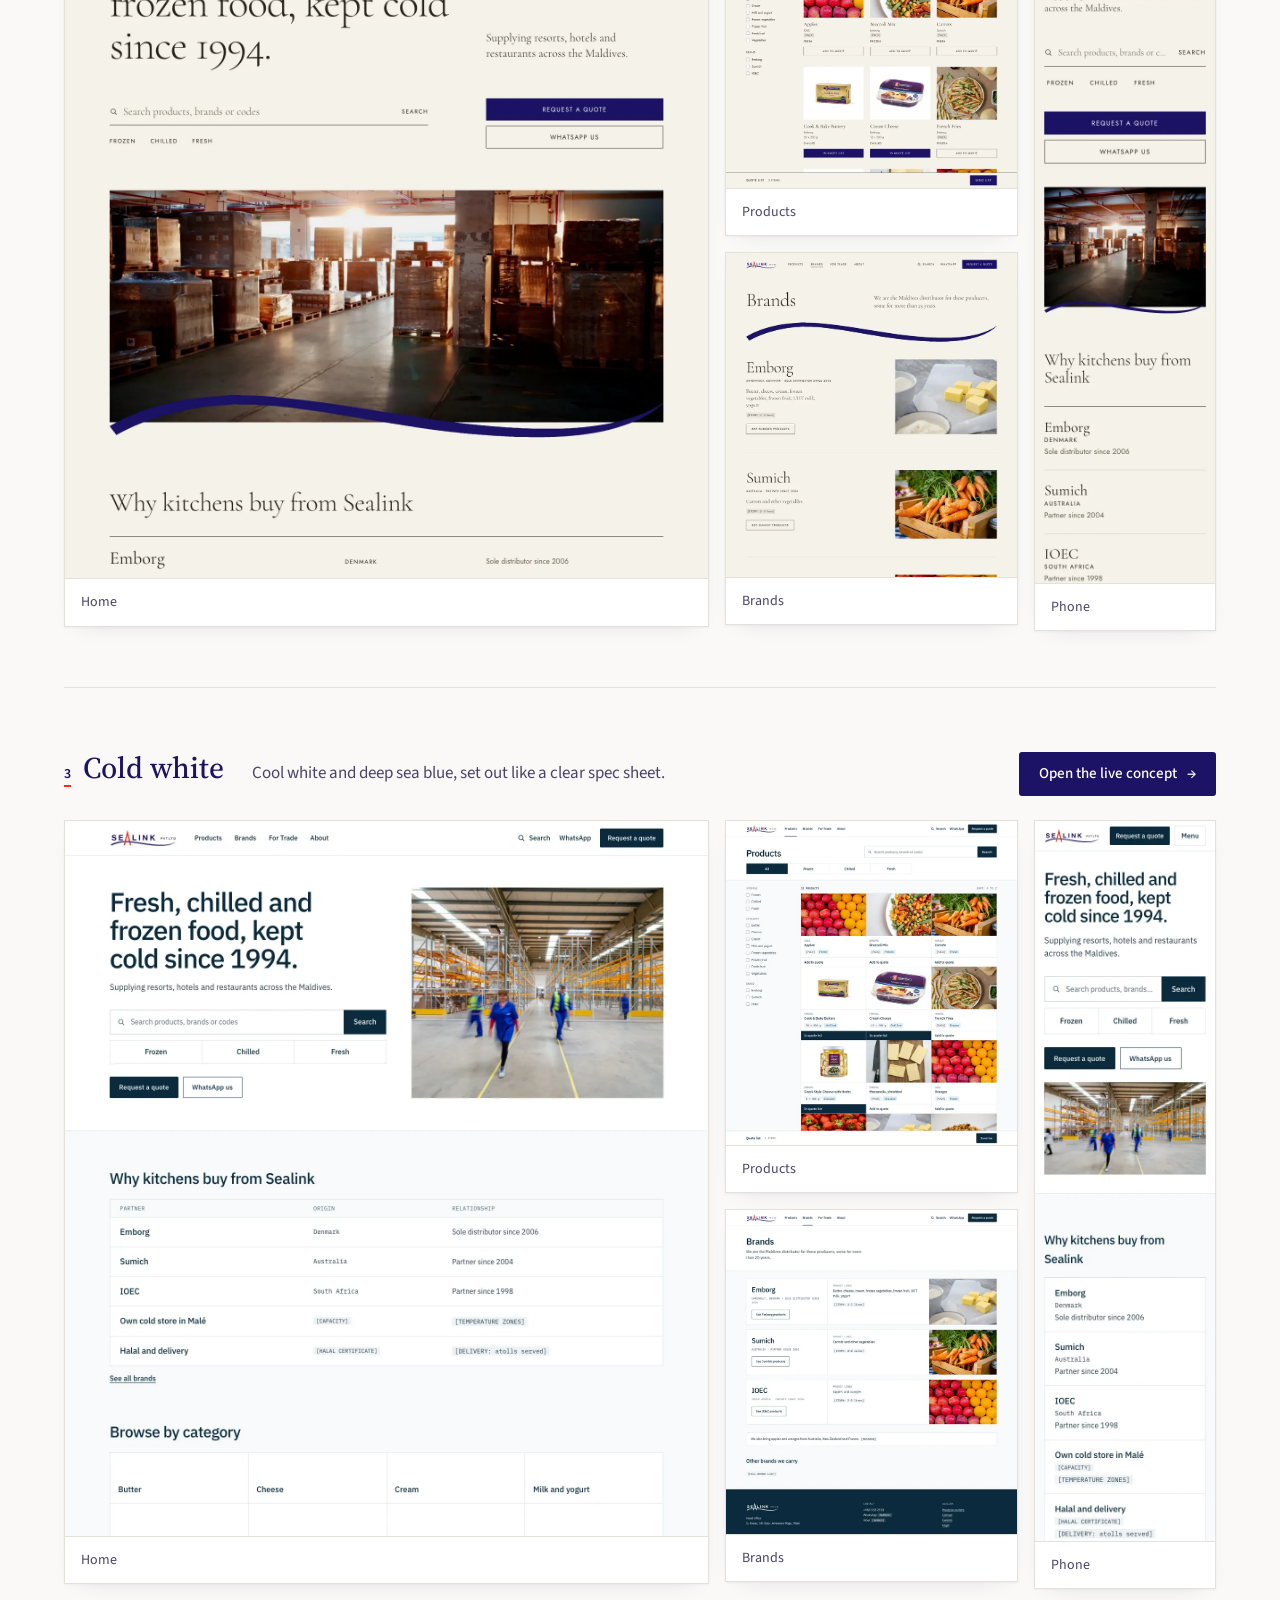
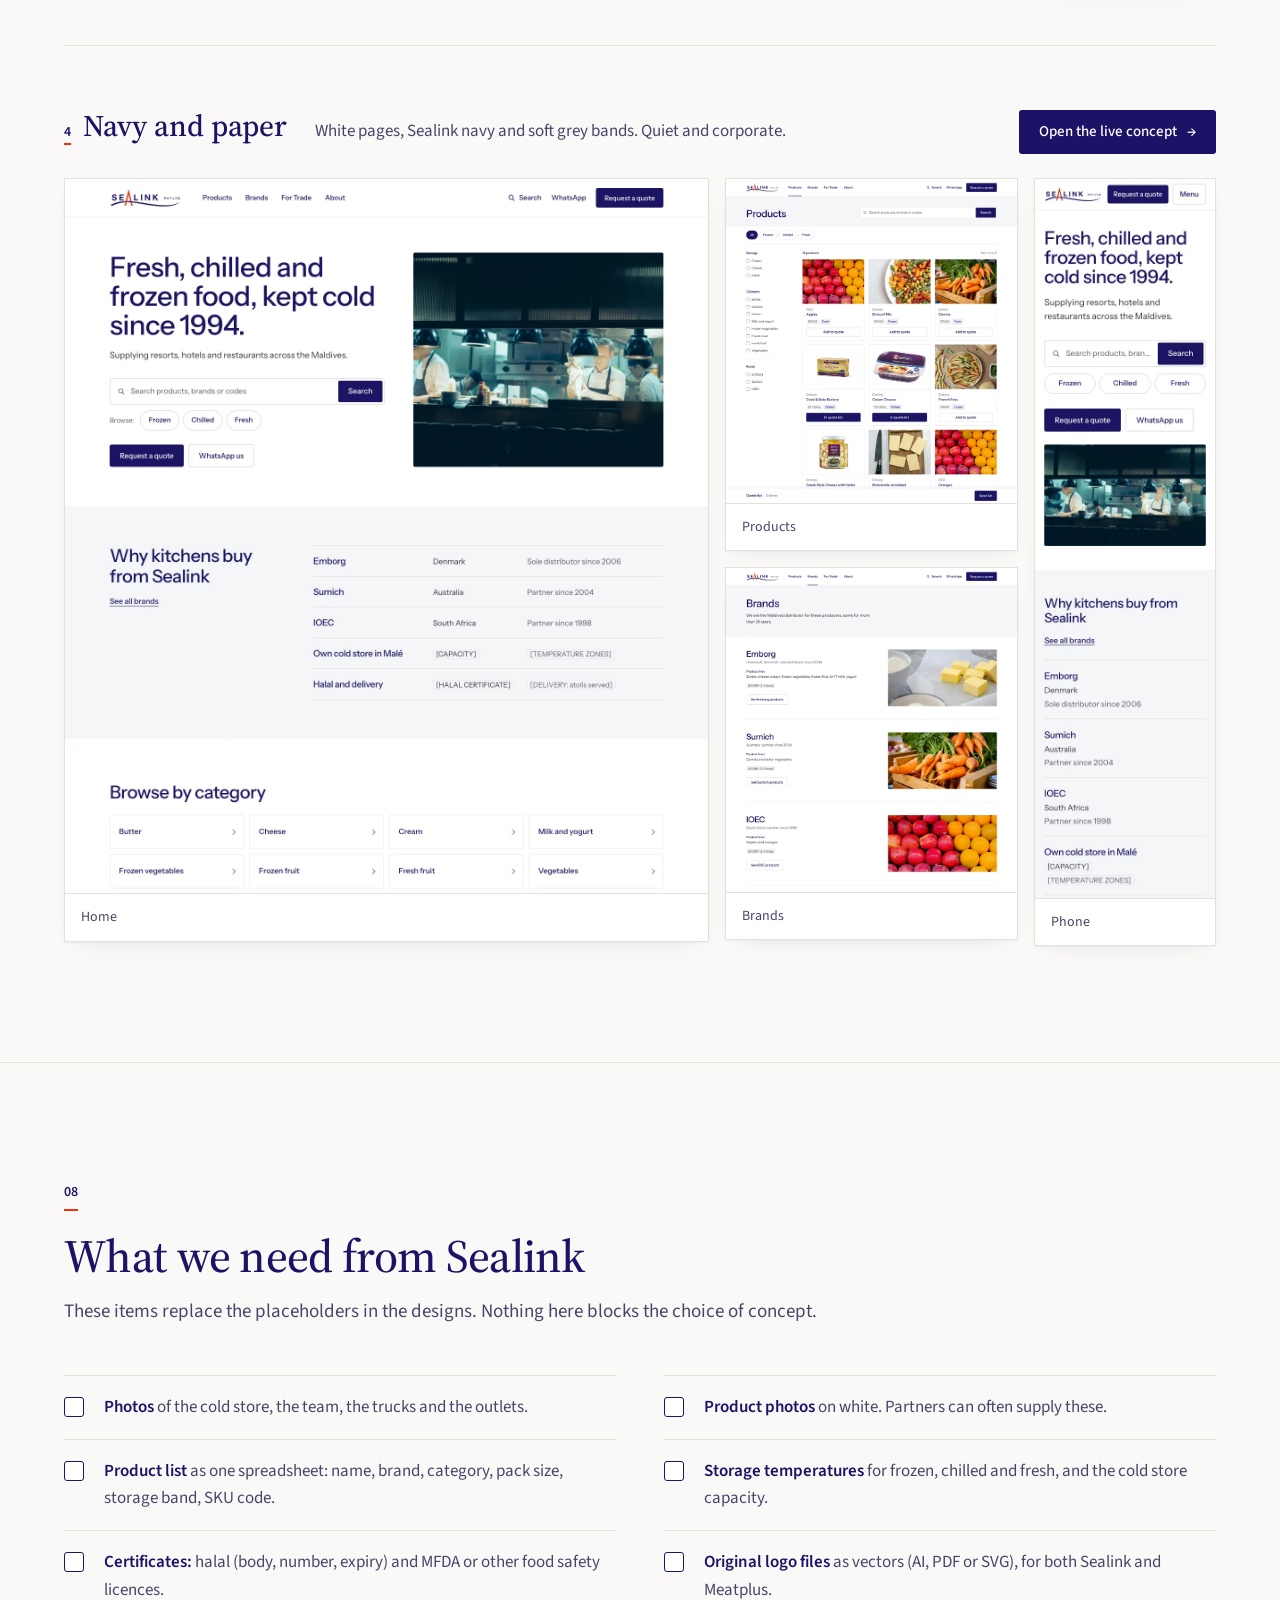
==== commit 45feb1de: "Add sample photos and photo credits Co-Authored-By: Claude Opus 5.5 <noreply@anthropic.com>" ====
--- a/index.html
+++ b/index.html
@@ -50,7 +50,7 @@
       <li><strong>The website is both a corporate site and a product catalogue,</strong> with room to add trade login and online ordering later.</li>
       <li><strong>These are concepts to choose from,</strong> not final designs.</li>
     </ol>
-    <p class="note">Items in square brackets, such as [PHOTO] or [HOURS], mark content we still need from Sealink. They are placeholders and will be filled in with your material.</p>
+    <p class="note">Items in square brackets, such as [PHOTO] or [HOURS], mark content we still need from Sealink. They are placeholders and will be filled in with your material. Photos are sample stock images; we will replace them with photos of Sealink's own cold store, team and products.</p>
   </div>
 </section>
 
@@ -329,6 +329,7 @@
   <div class="wrap">
     <img src="img/logo-sealink.png" alt="Sealink Pvt Ltd" width="1410" height="365" loading="lazy">
     <p>Concepts prepared for Sealink Pvt Ltd by Novest · November 2026. For discussion only.</p>
+    <p><a href="credits.html">Photo credits</a></p>
   </div>
 </footer>
 
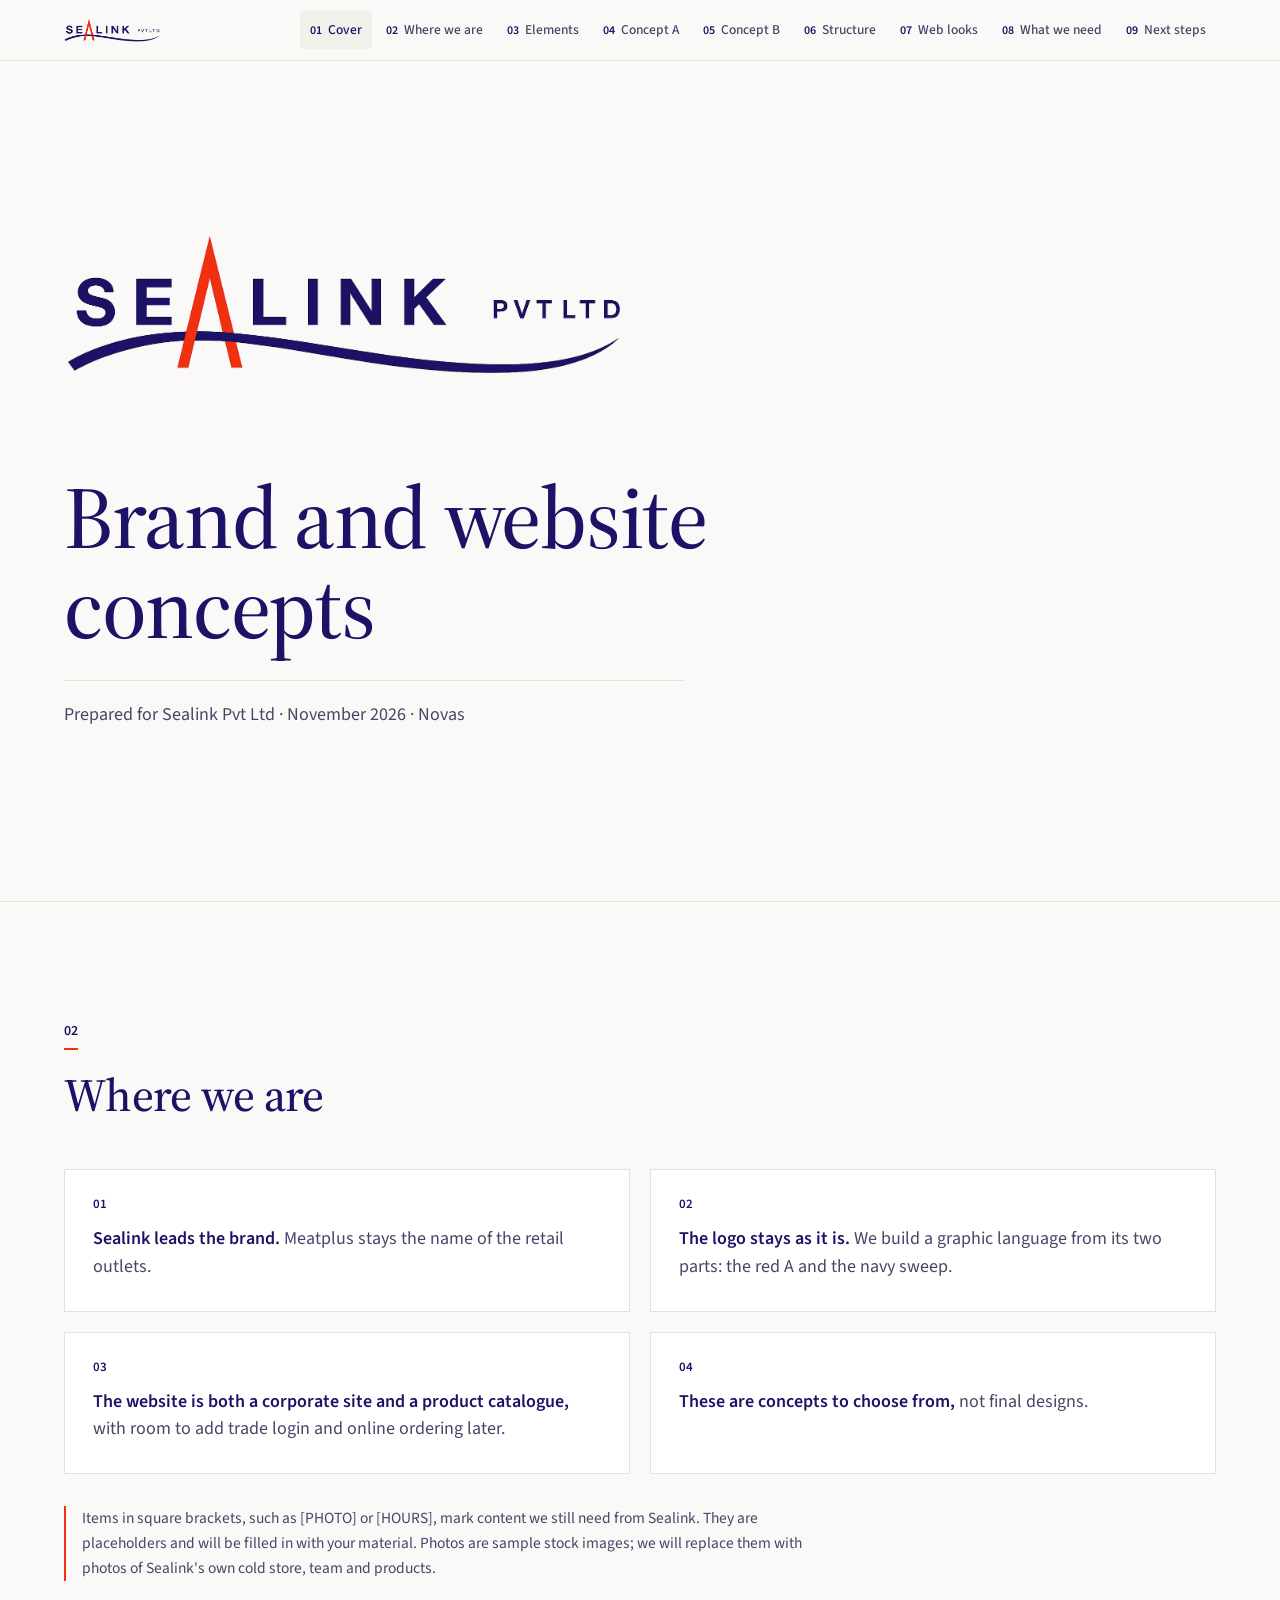
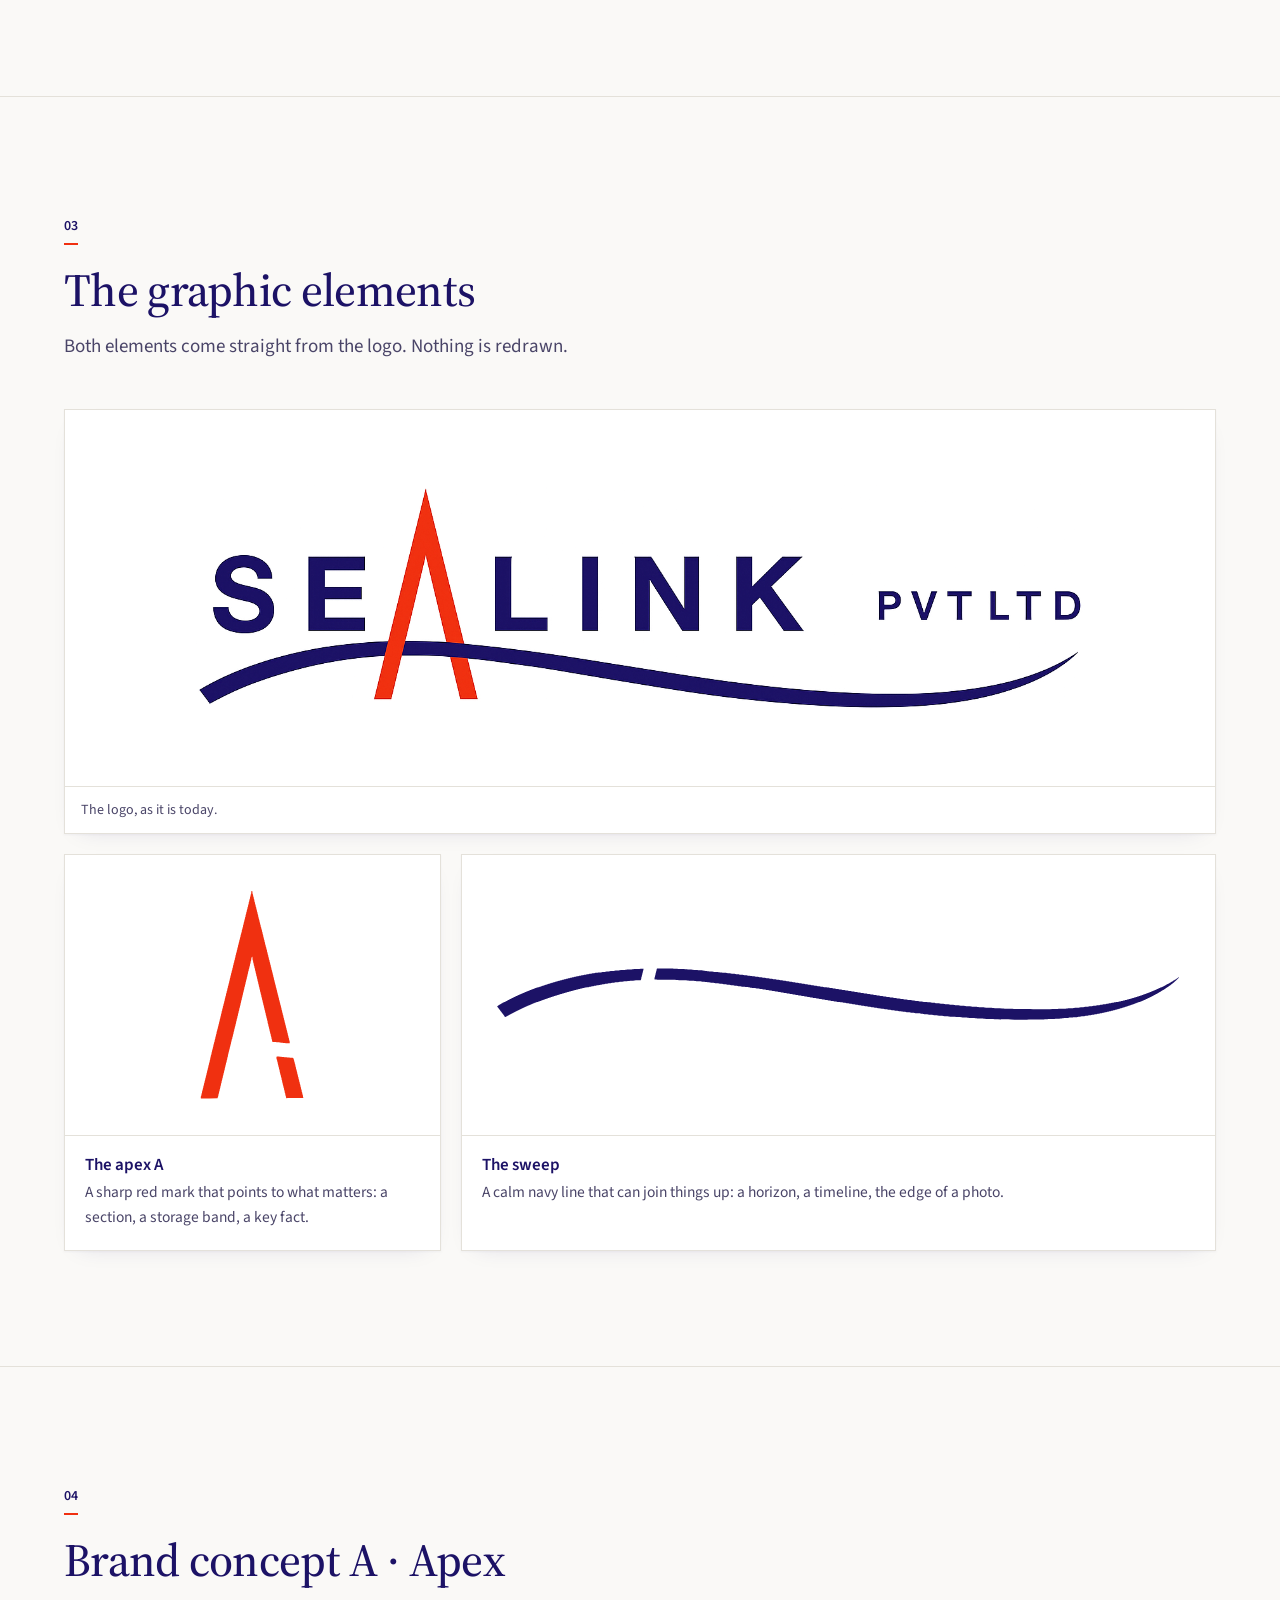
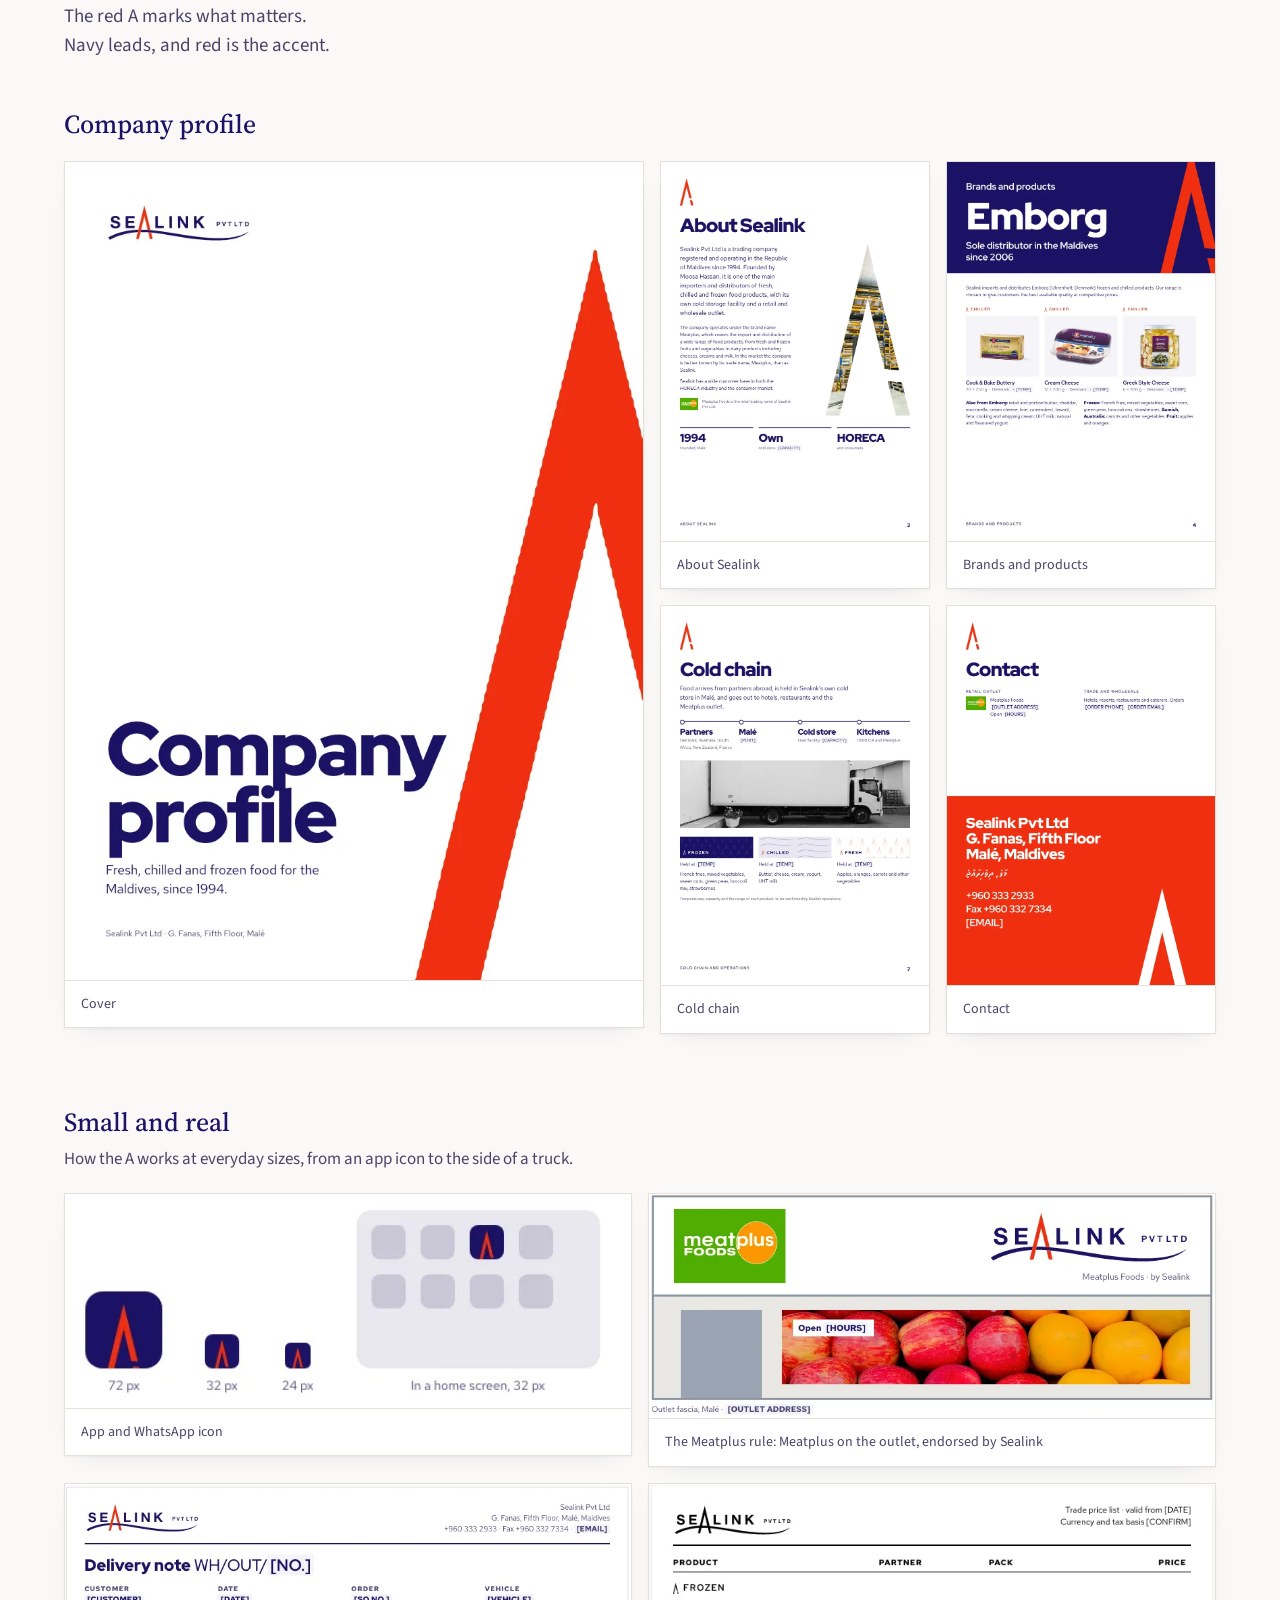
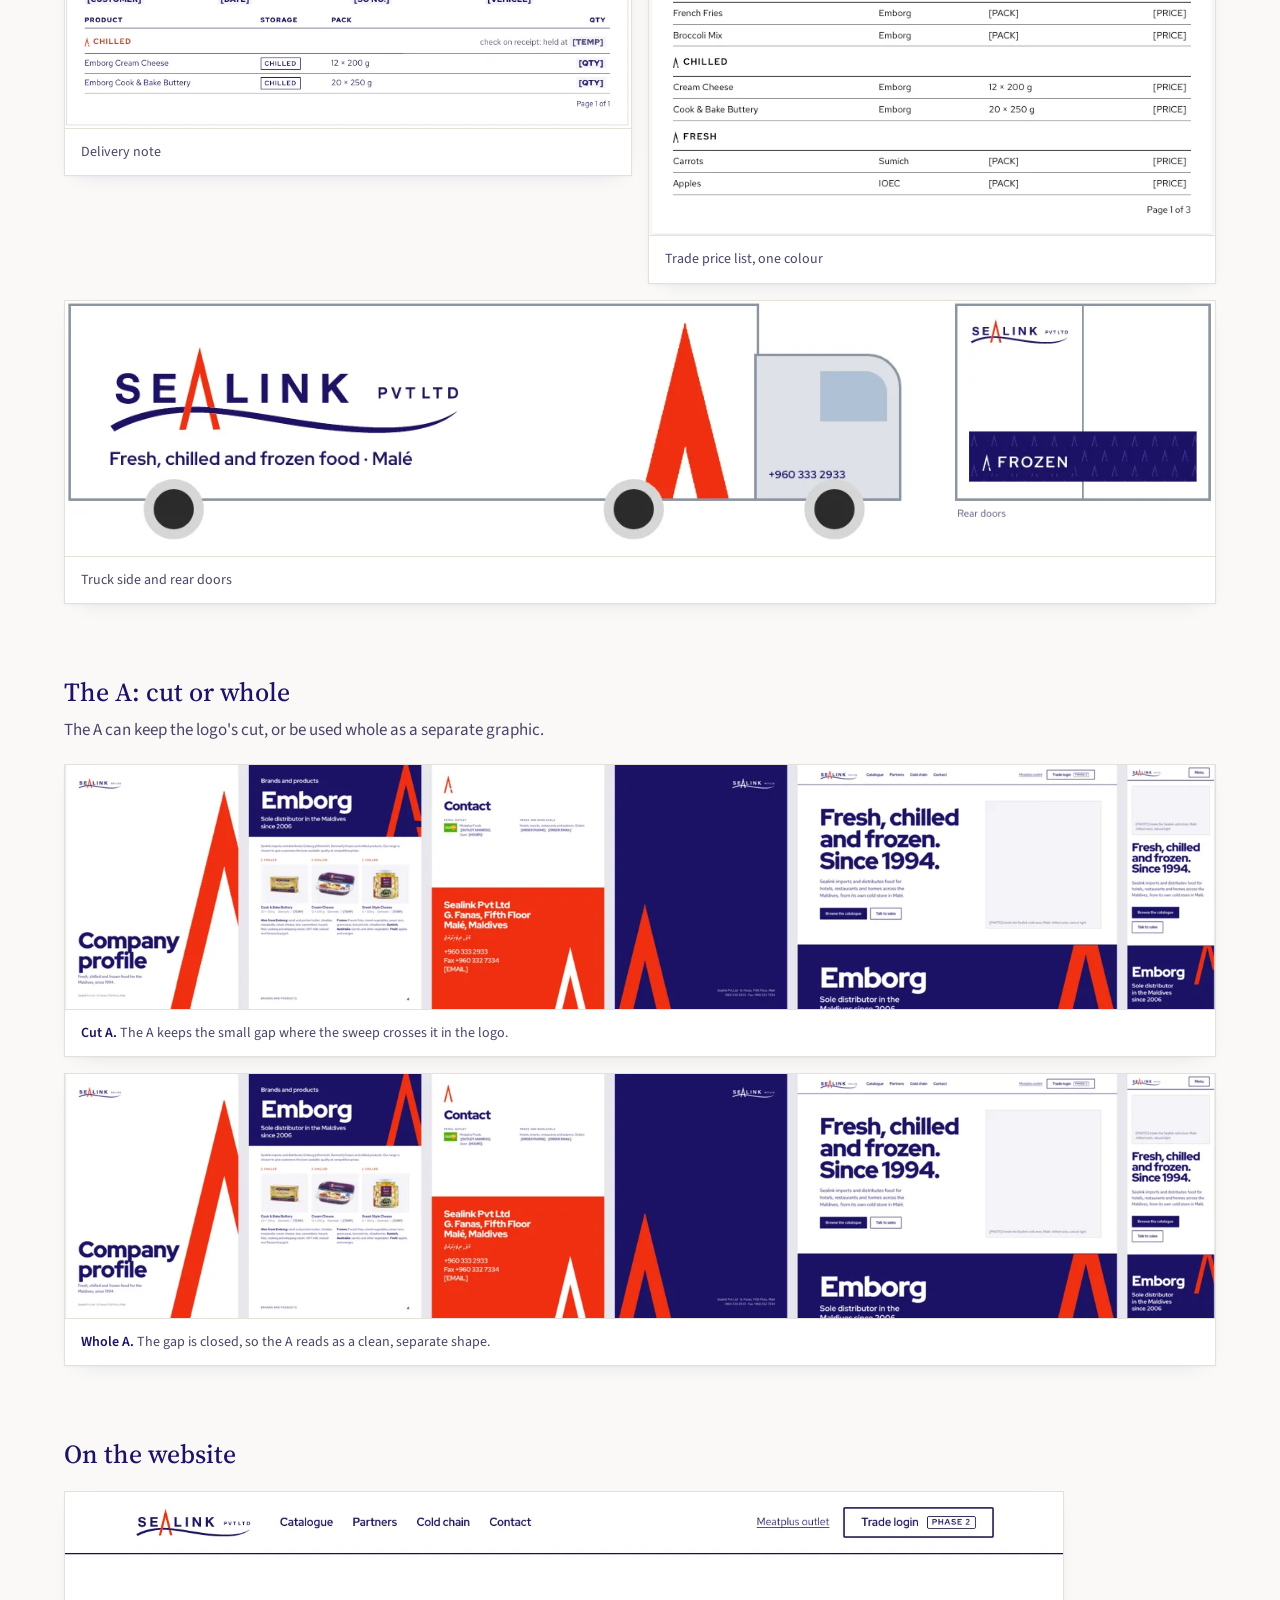
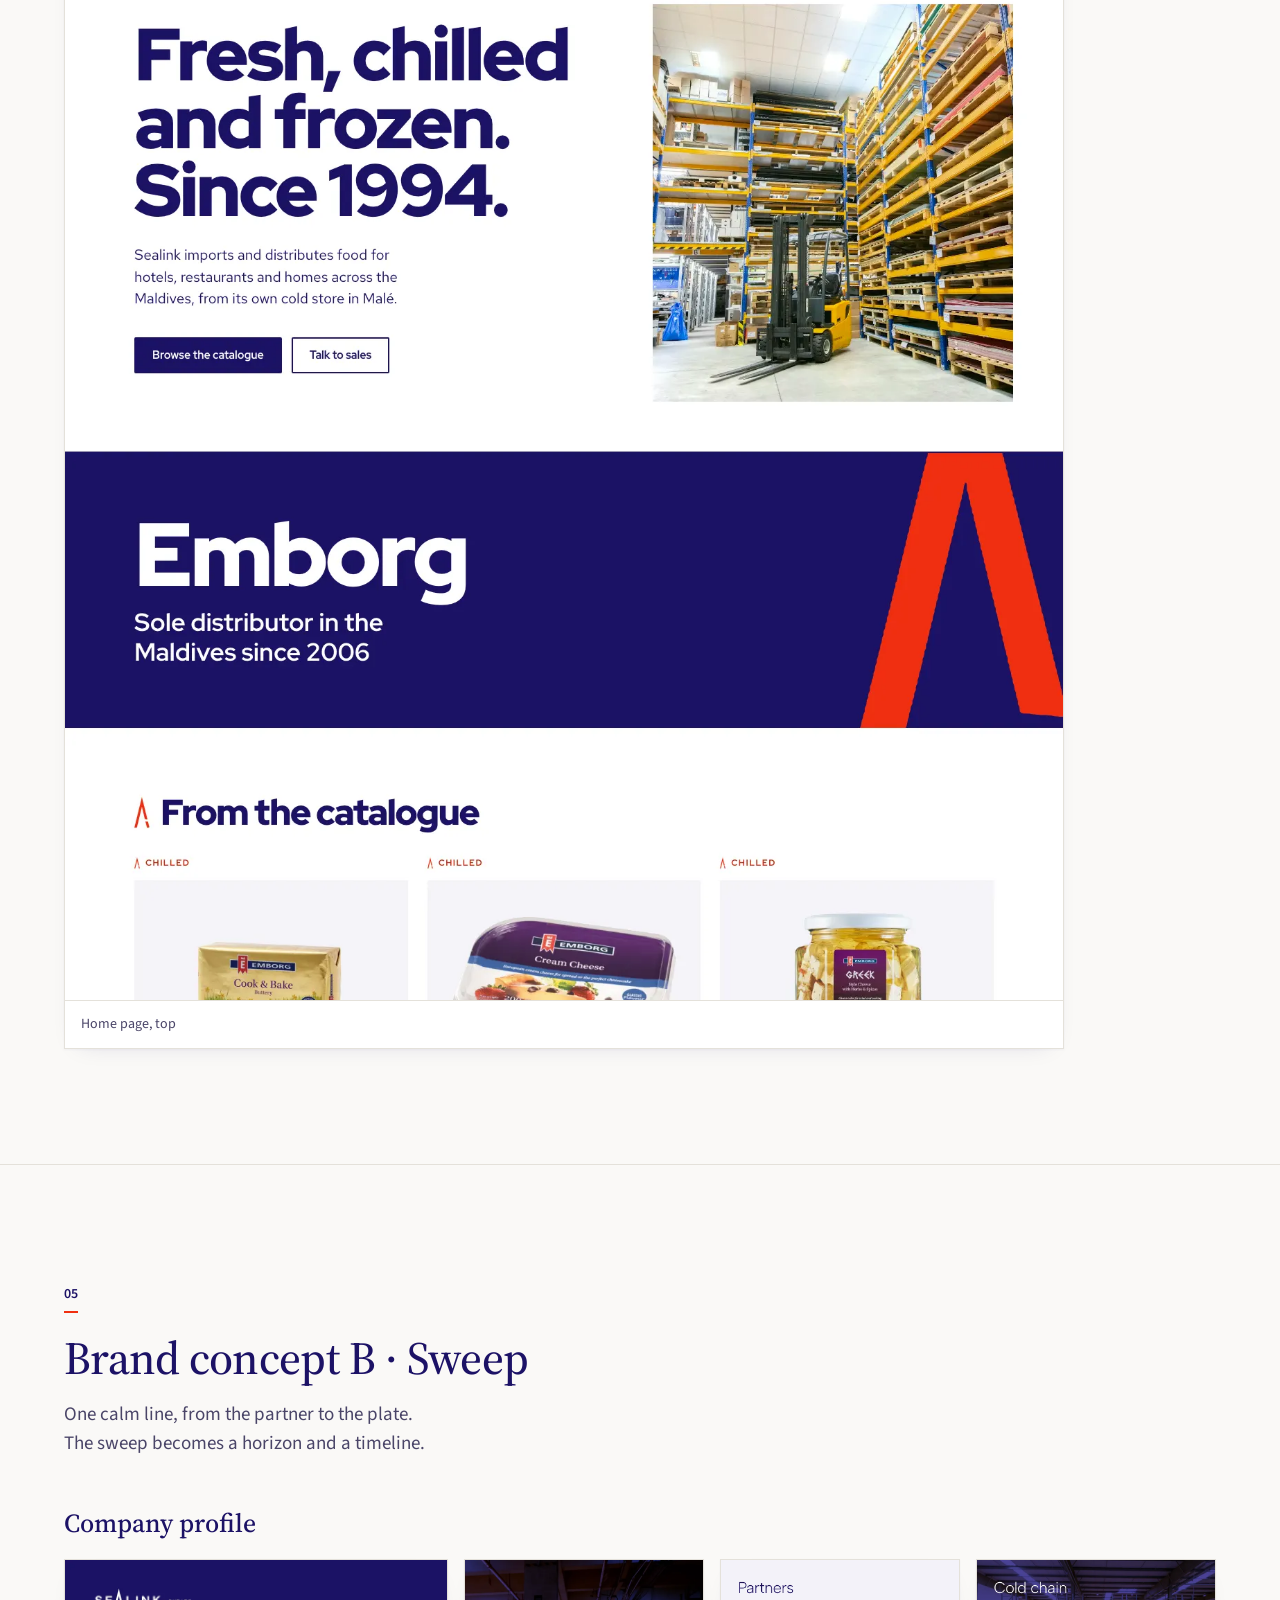
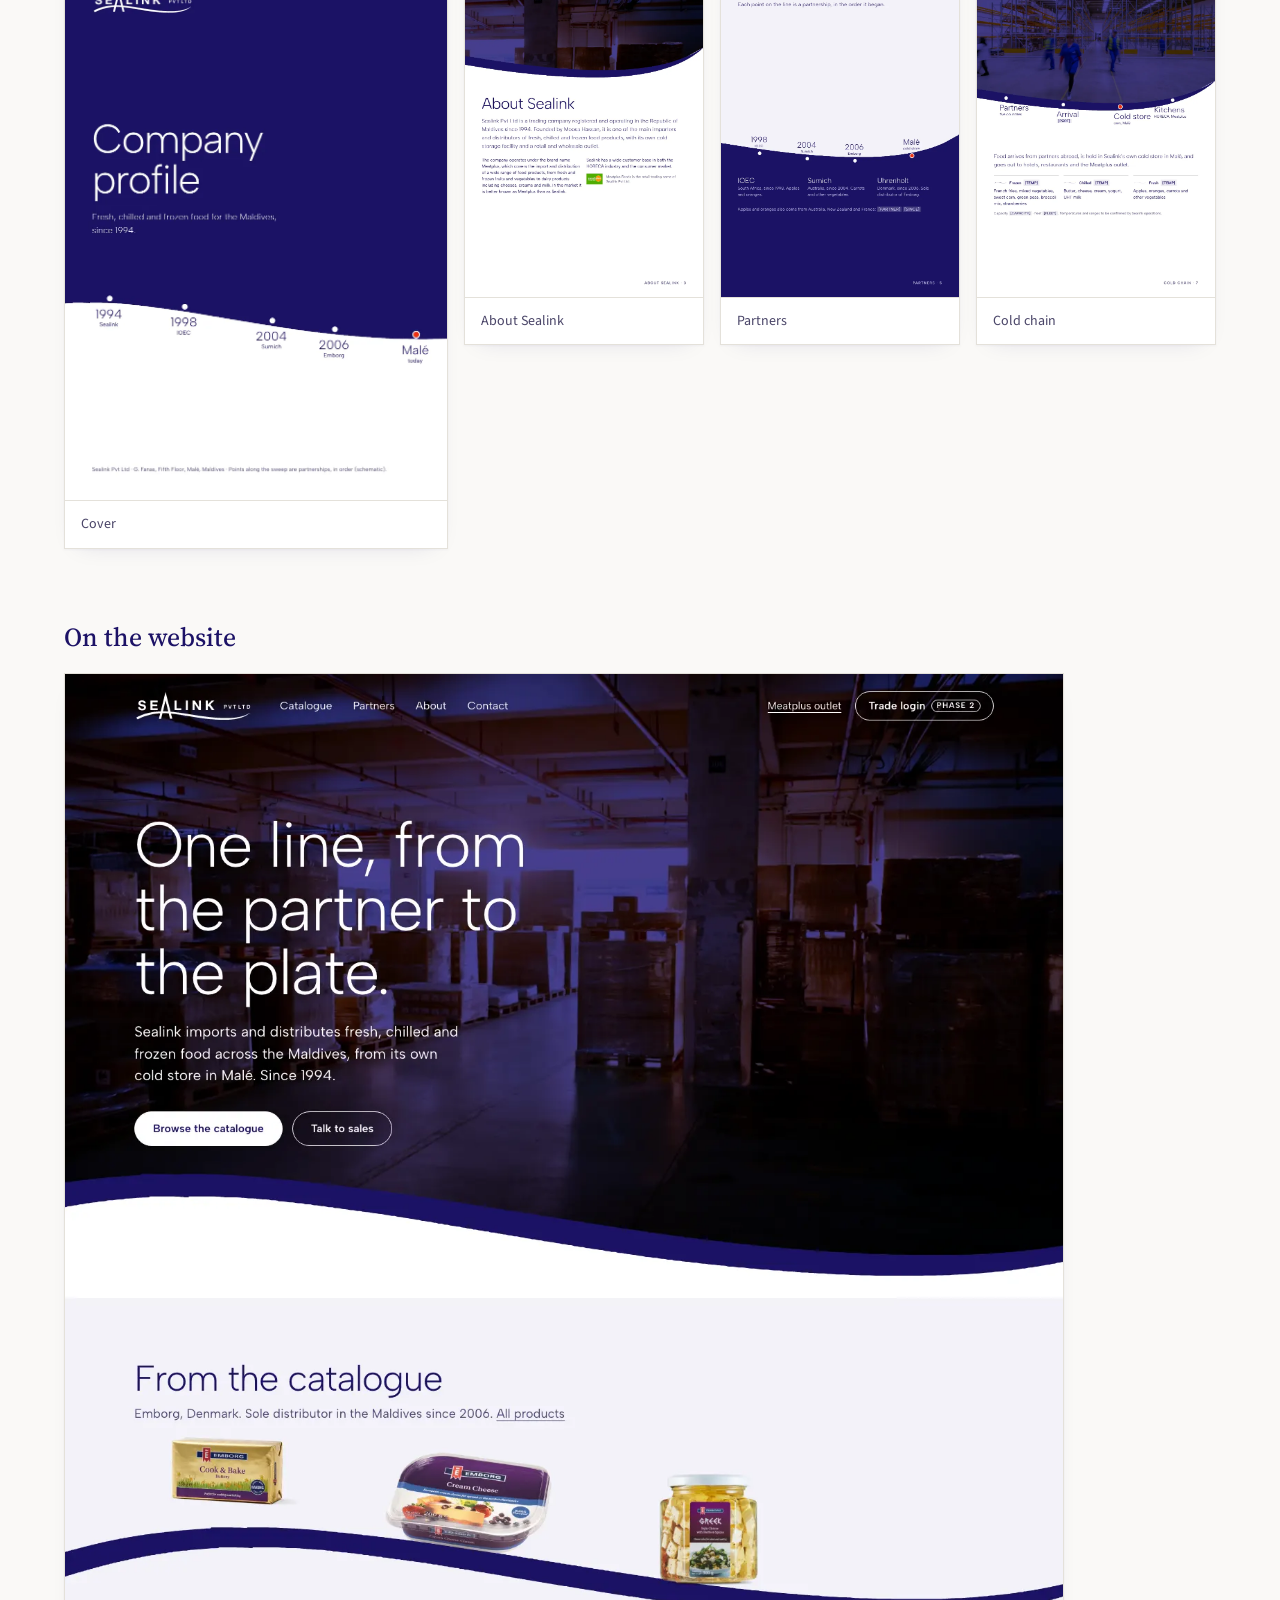
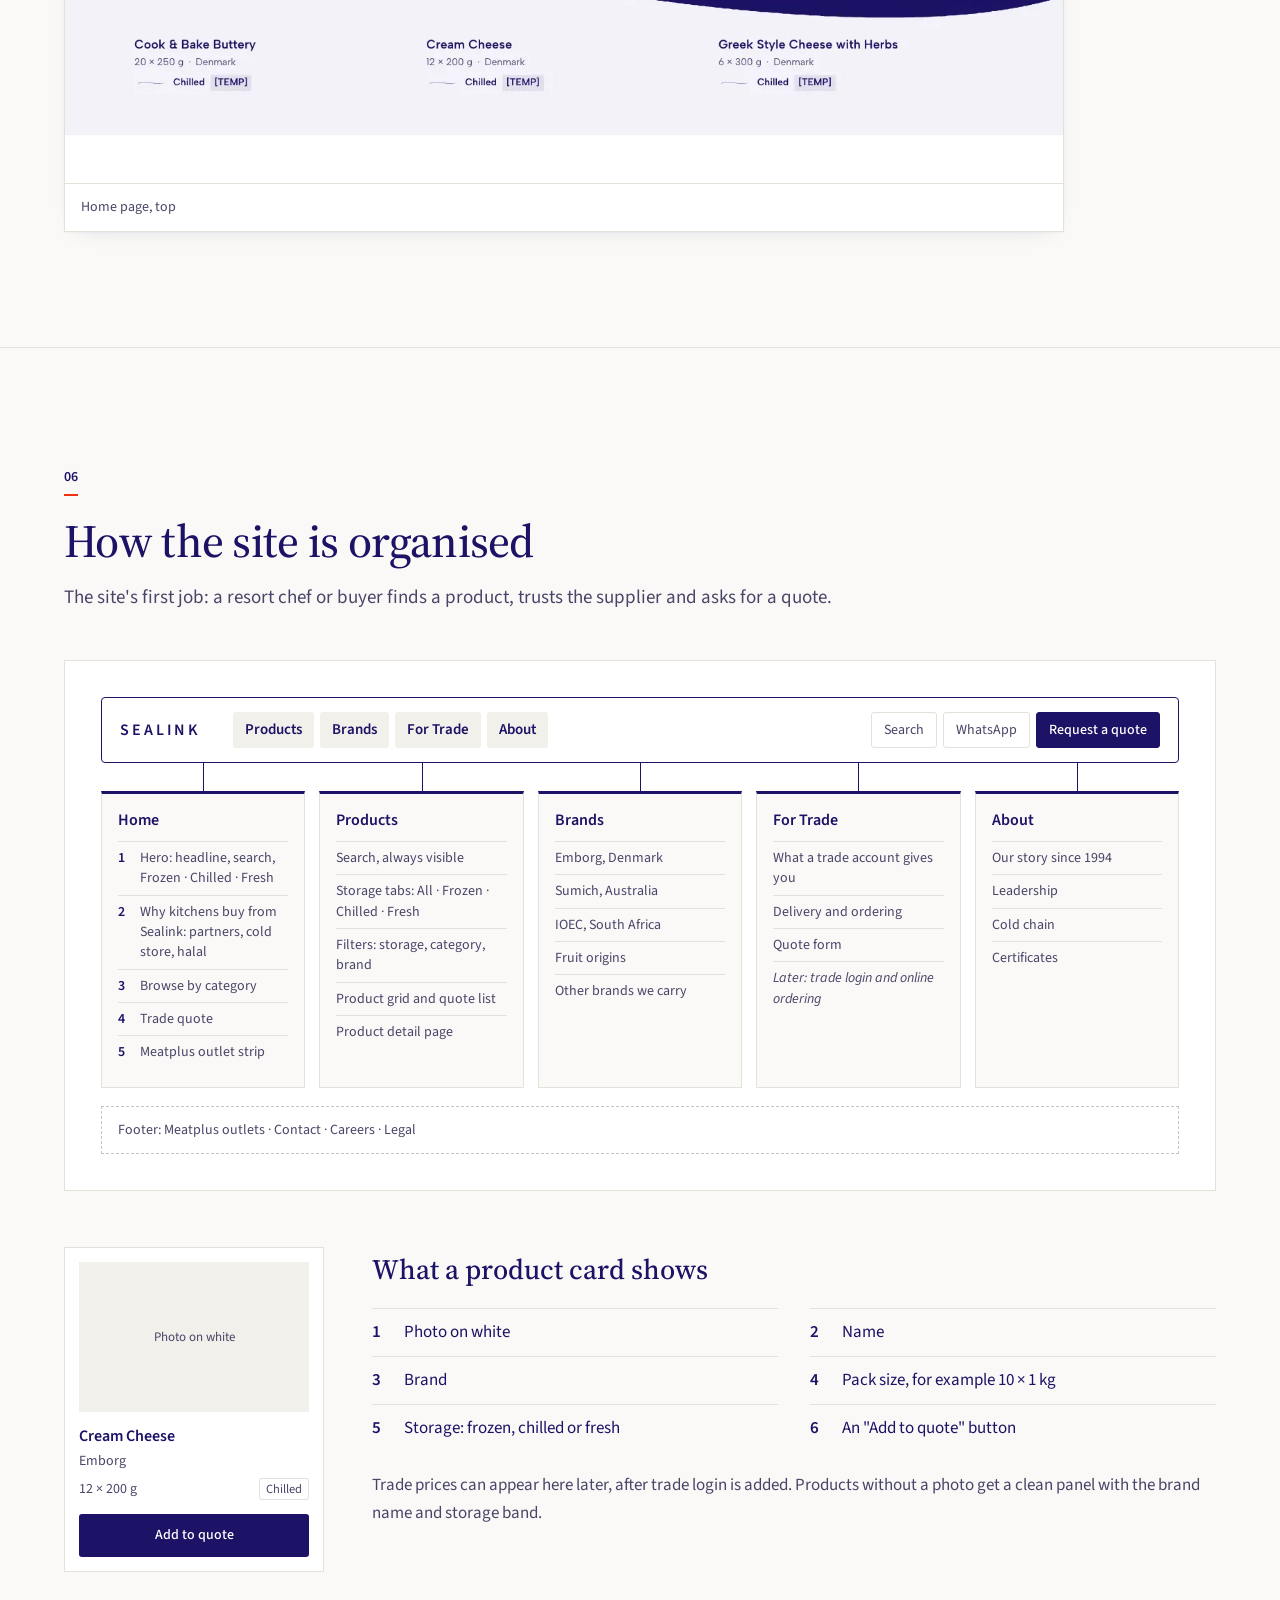
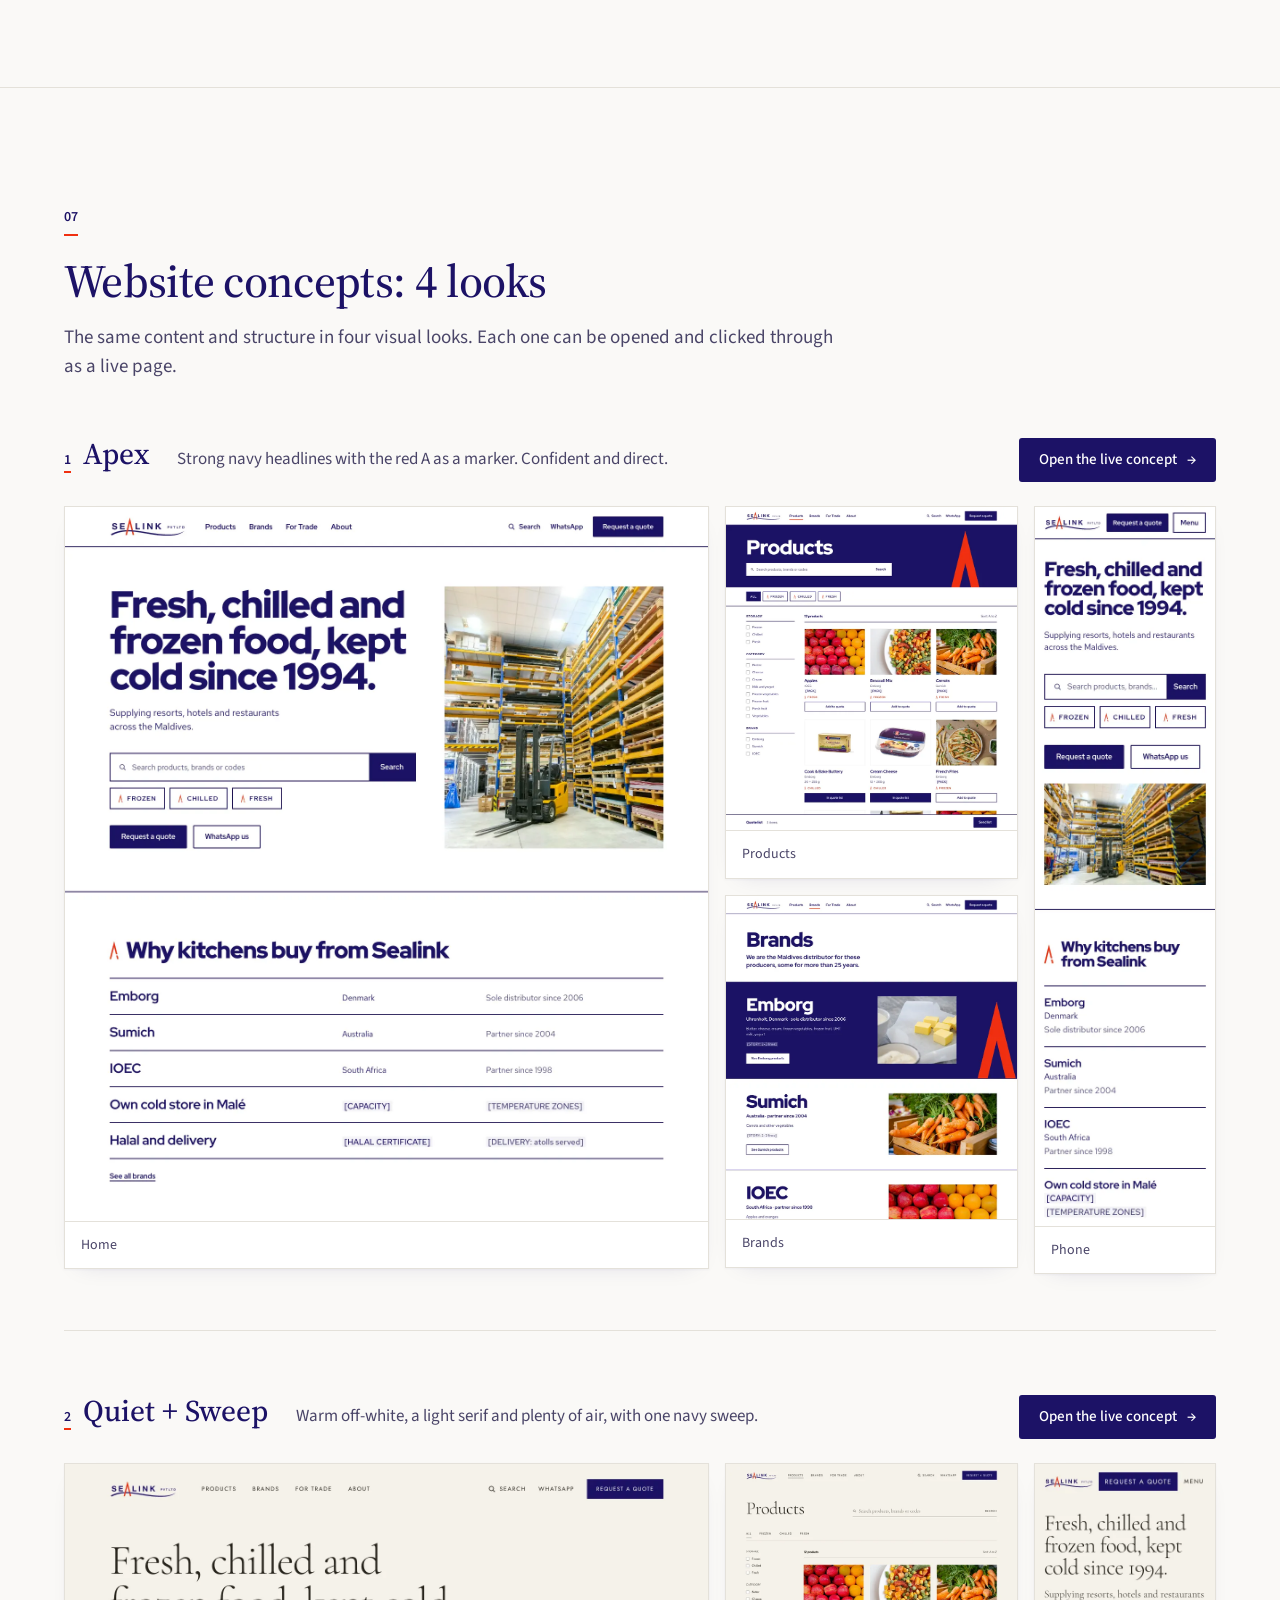
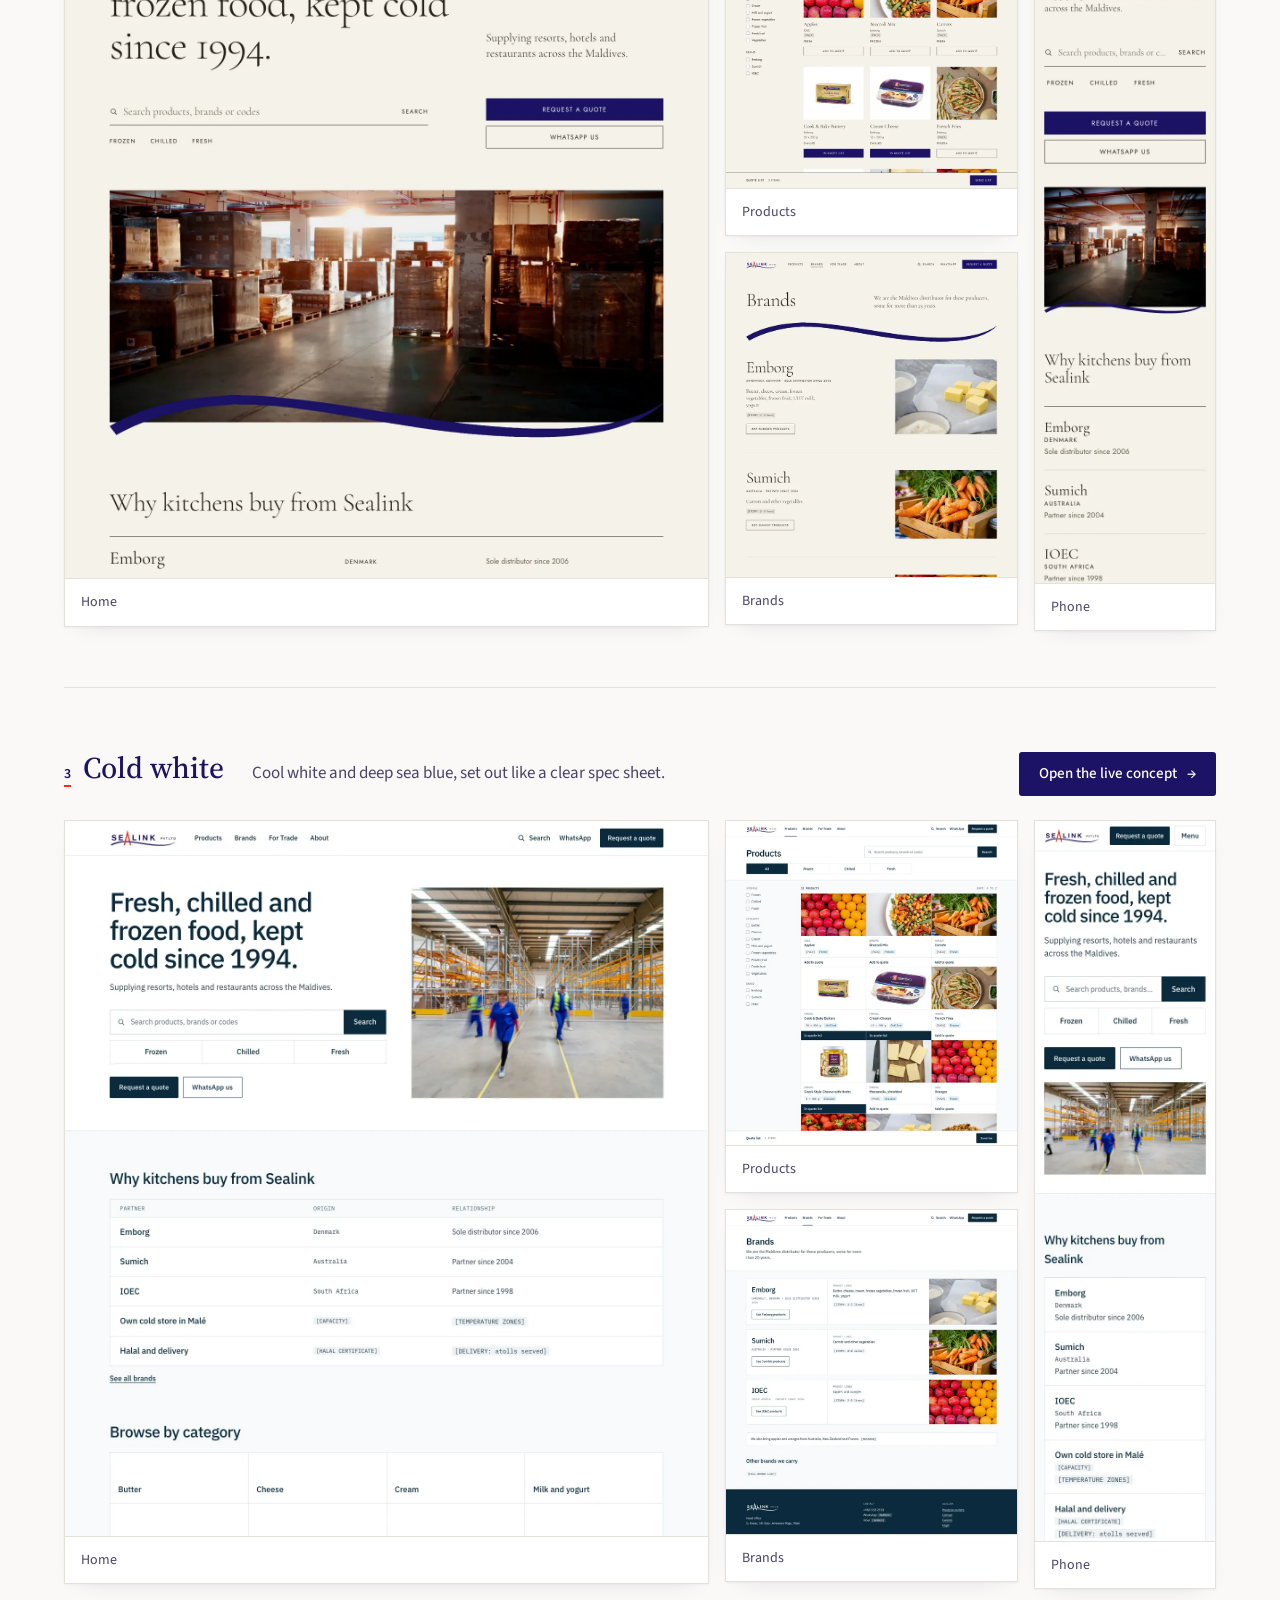
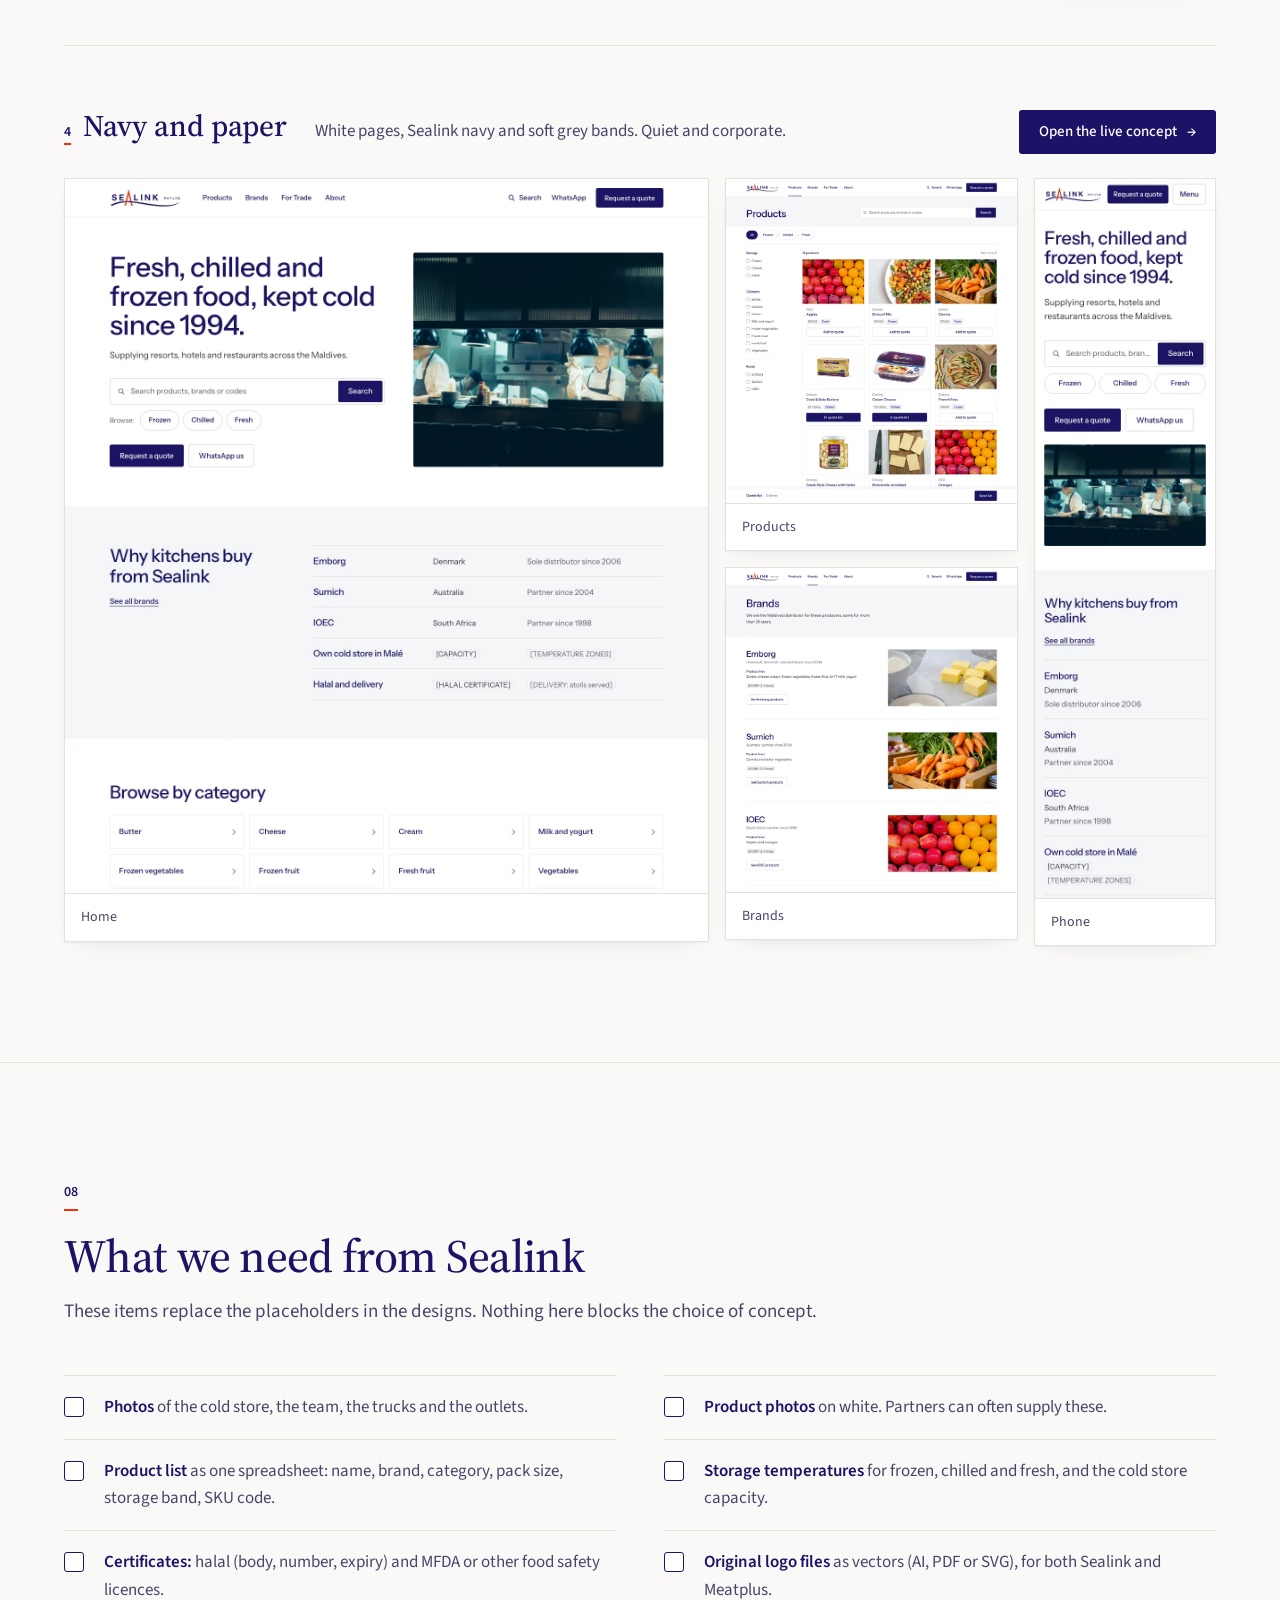
==== commit 13927c9e: "Change footer and cover credit from Novest to Novas Co-Authored-By: Claude Sonnet 5.5 <noreply@anthr" ====
--- a/index.html
+++ b/index.html
@@ -36,7 +36,7 @@
   <div class="wrap">
     <img class="cover-logo" src="img/logo-sealink.png" alt="Sealink Pvt Ltd" width="1410" height="365">
     <h1>Brand and website concepts</h1>
-    <p class="cover-meta">Prepared for Sealink Pvt Ltd · November 2026 · Novest</p>
+    <p class="cover-meta">Prepared for Sealink Pvt Ltd · November 2026 · Novas</p>
   </div>
 </section>
 
@@ -328,7 +328,7 @@
 <footer class="foot">
   <div class="wrap">
     <img src="img/logo-sealink.png" alt="Sealink Pvt Ltd" width="1410" height="365" loading="lazy">
-    <p>Concepts prepared for Sealink Pvt Ltd by Novest · November 2026. For discussion only.</p>
+    <p>Concepts prepared for Sealink Pvt Ltd by Novas · November 2026. For discussion only.</p>
     <p><a href="credits.html">Photo credits</a></p>
   </div>
 </footer>
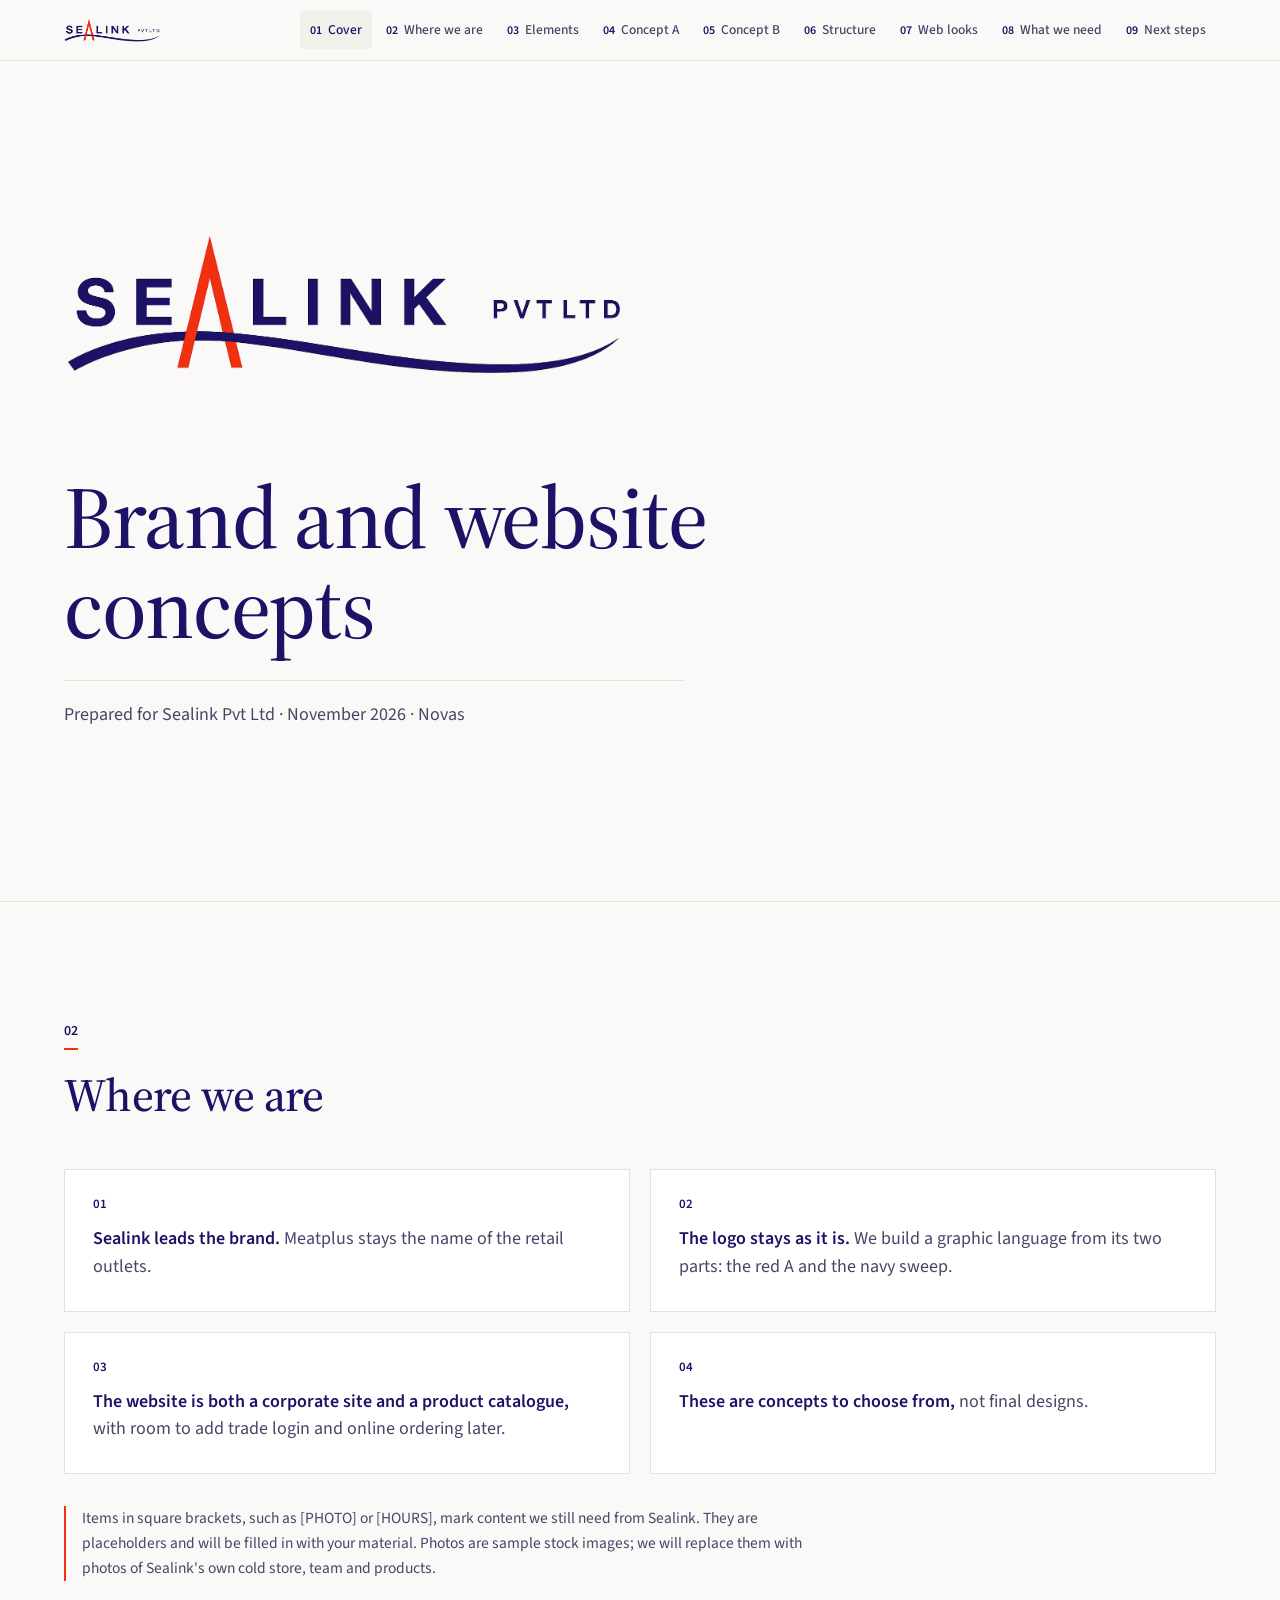
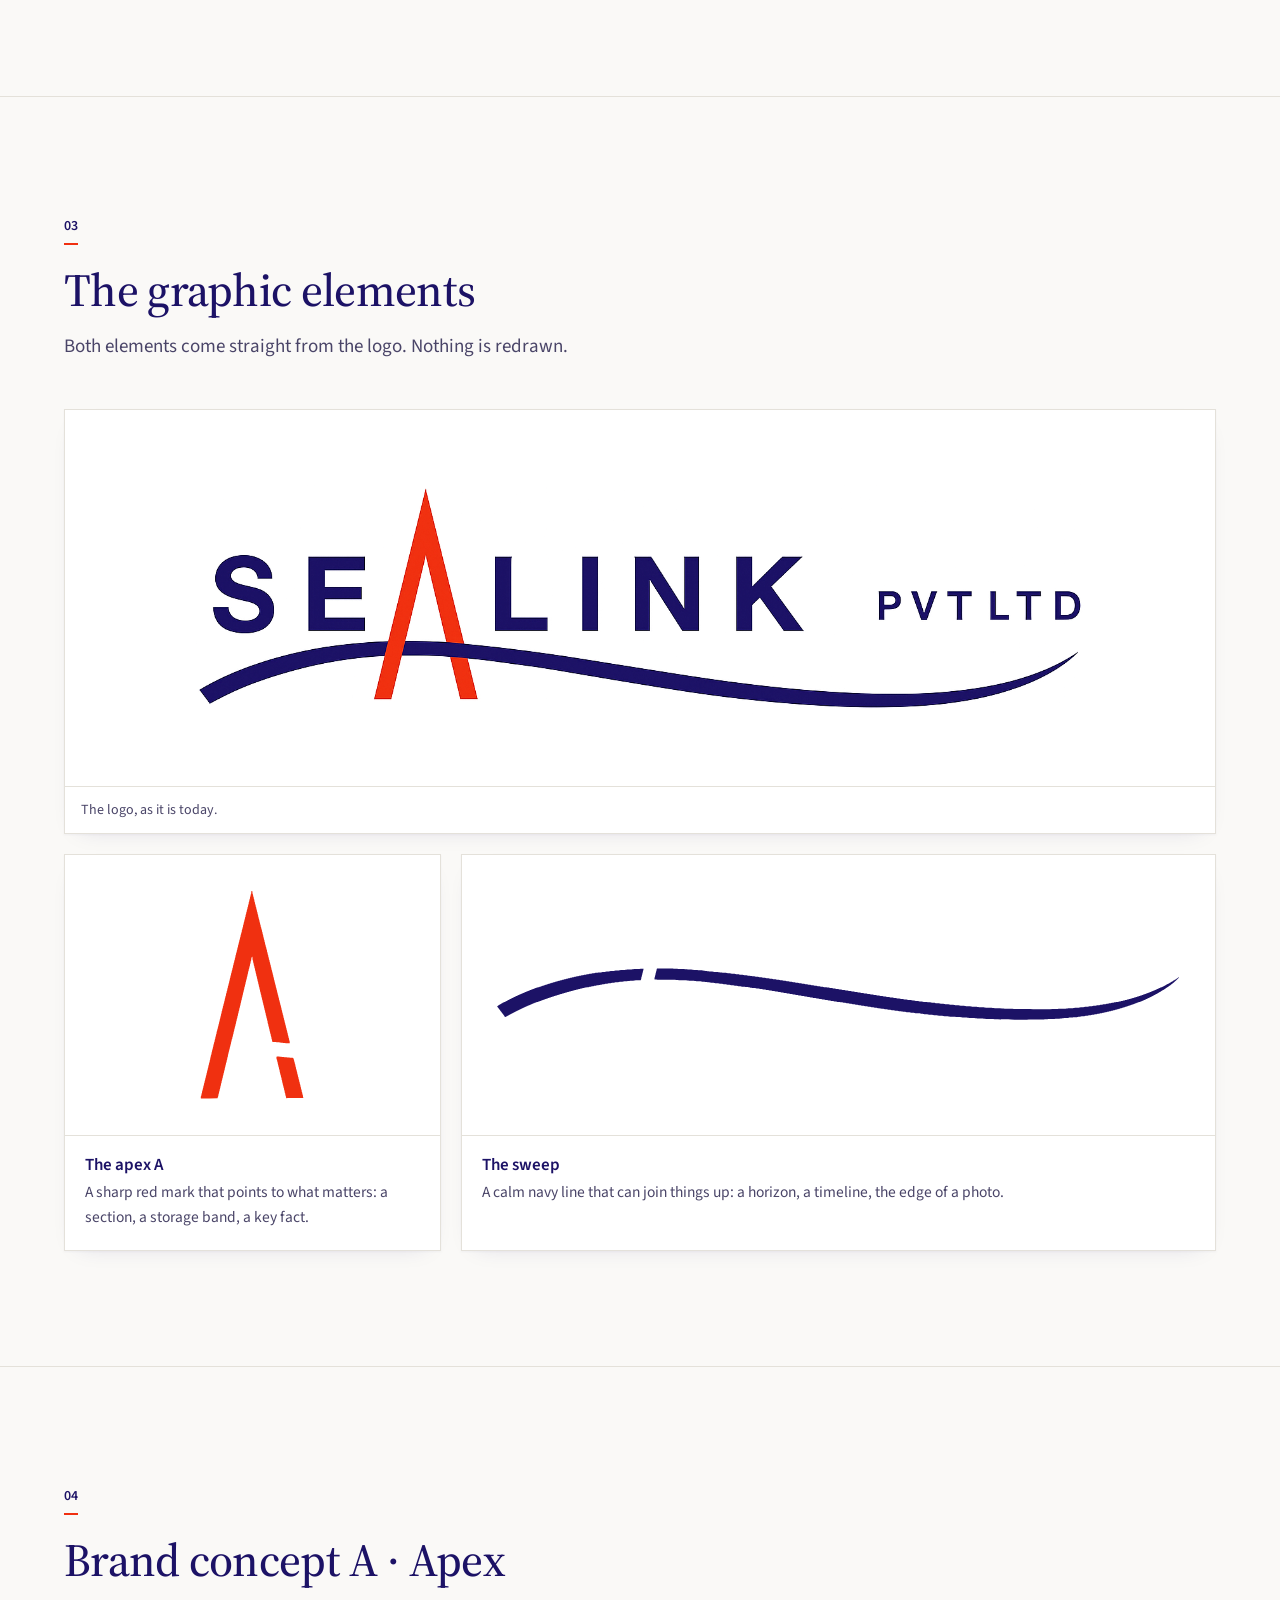
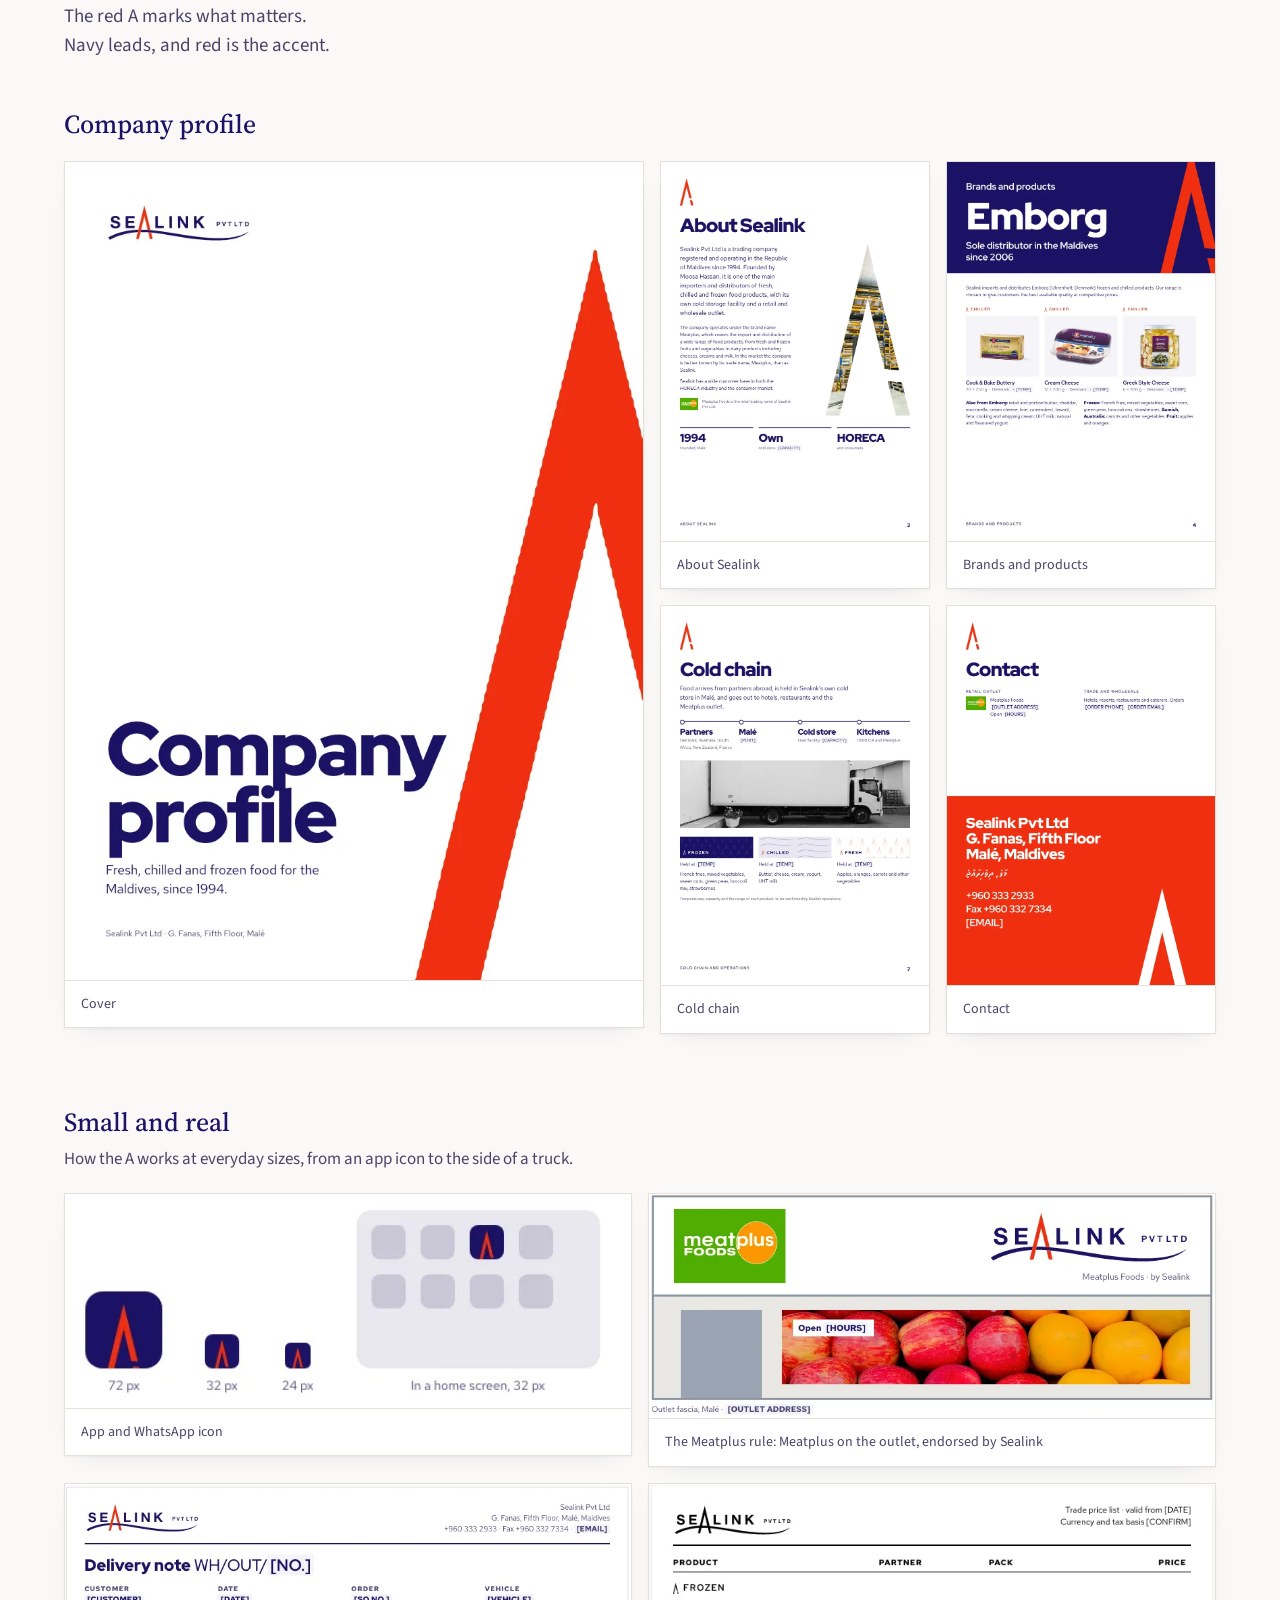
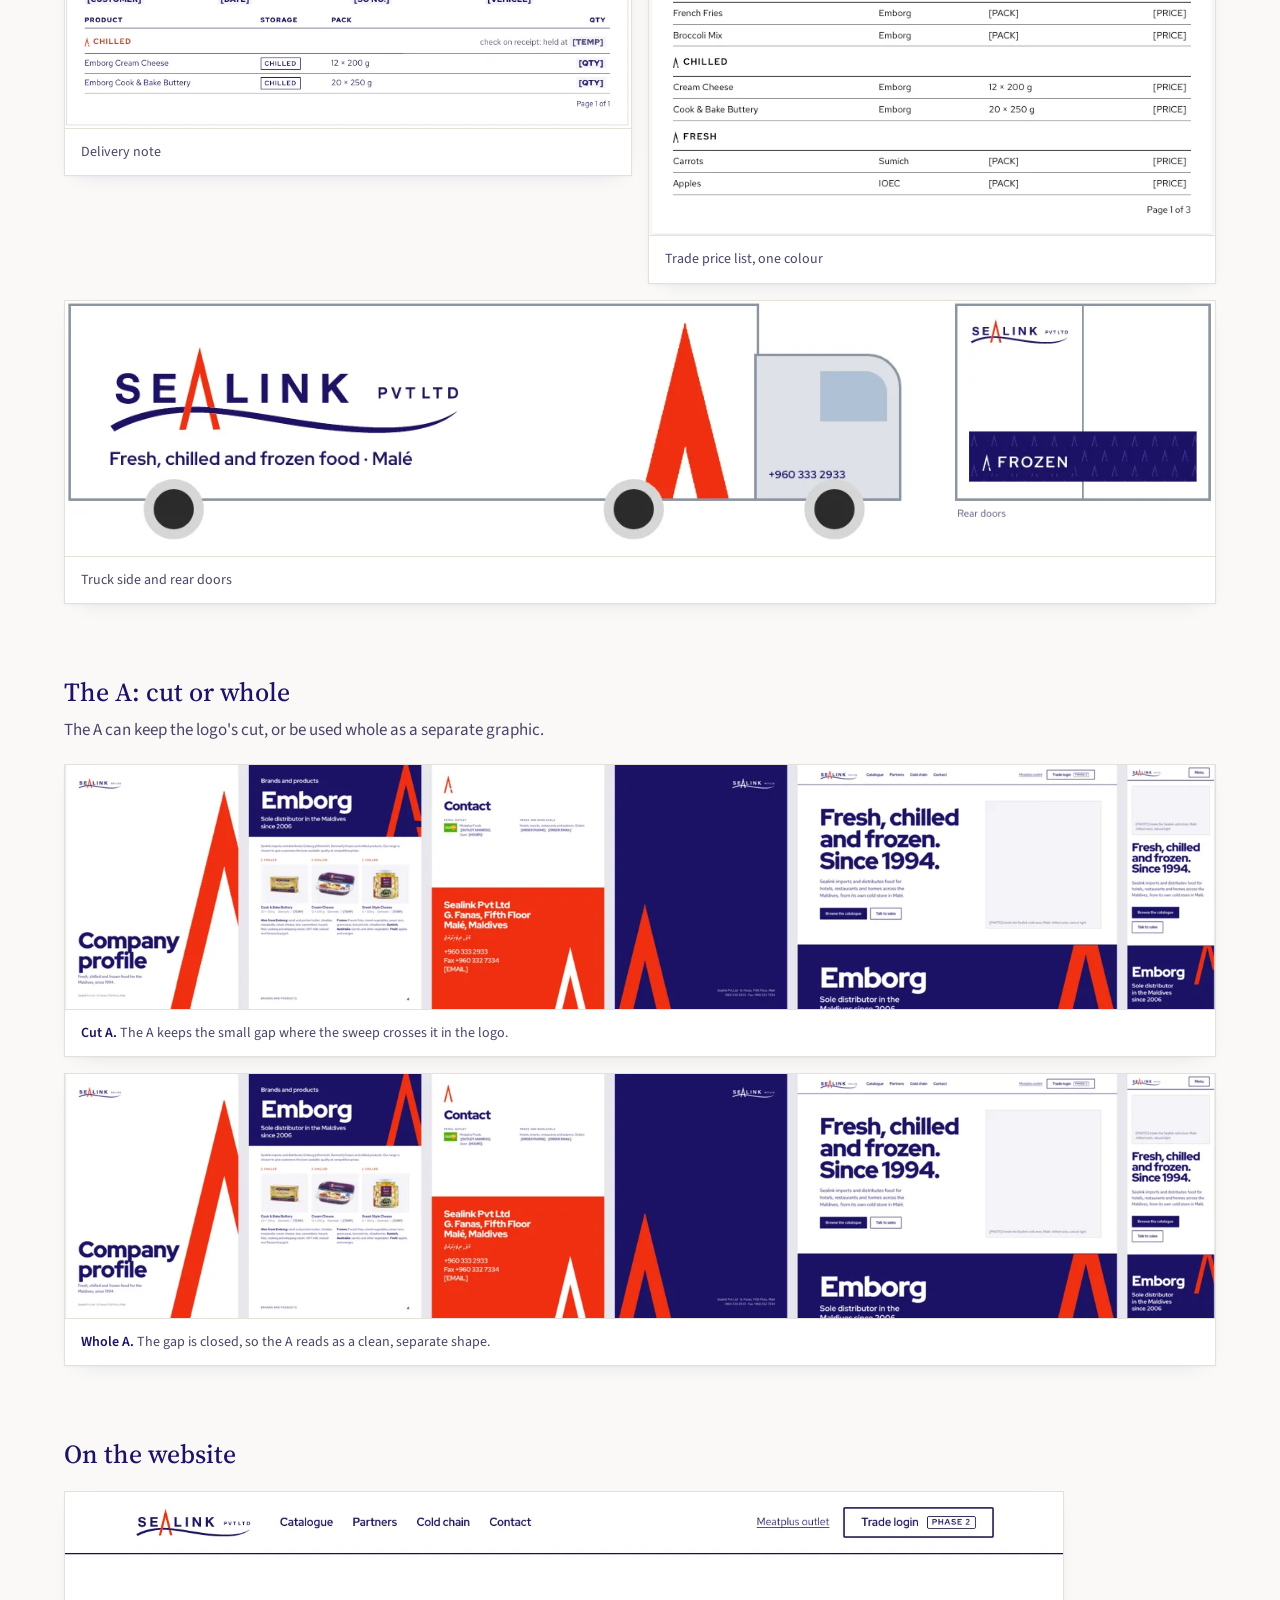
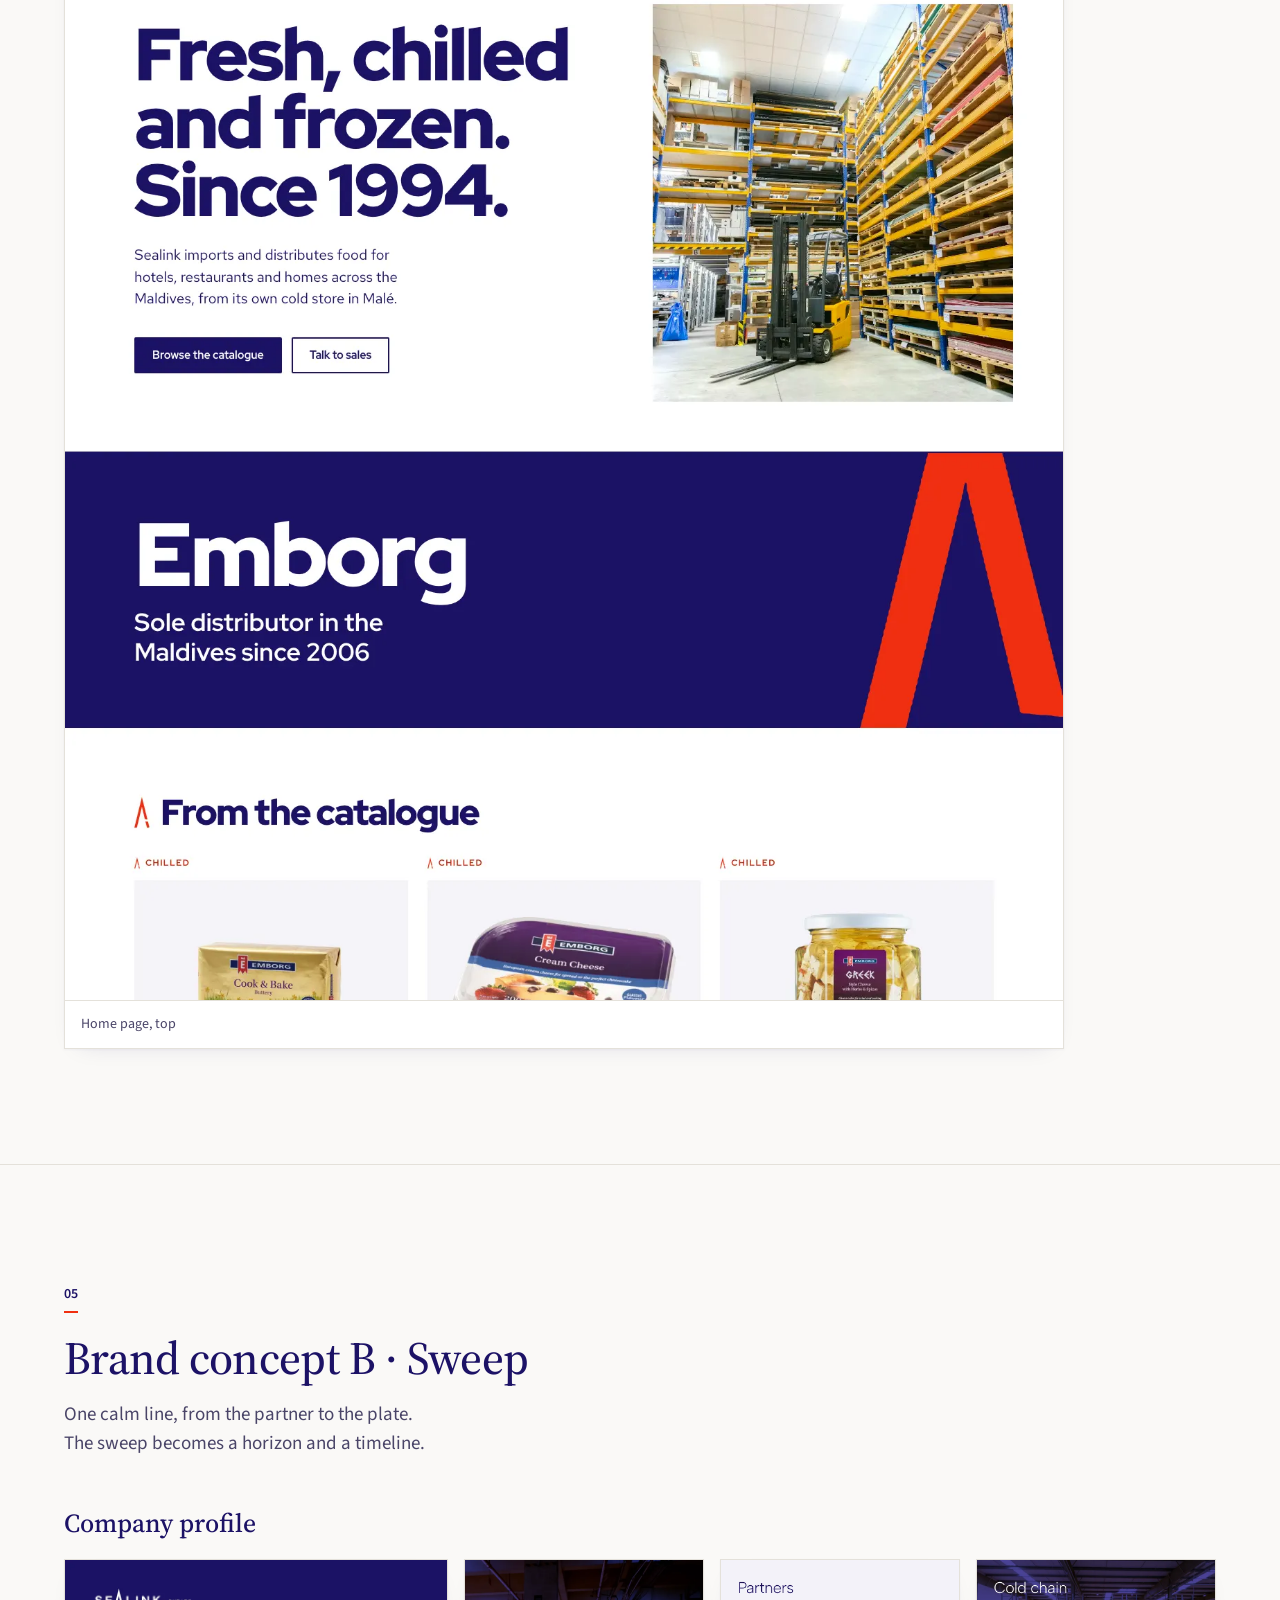
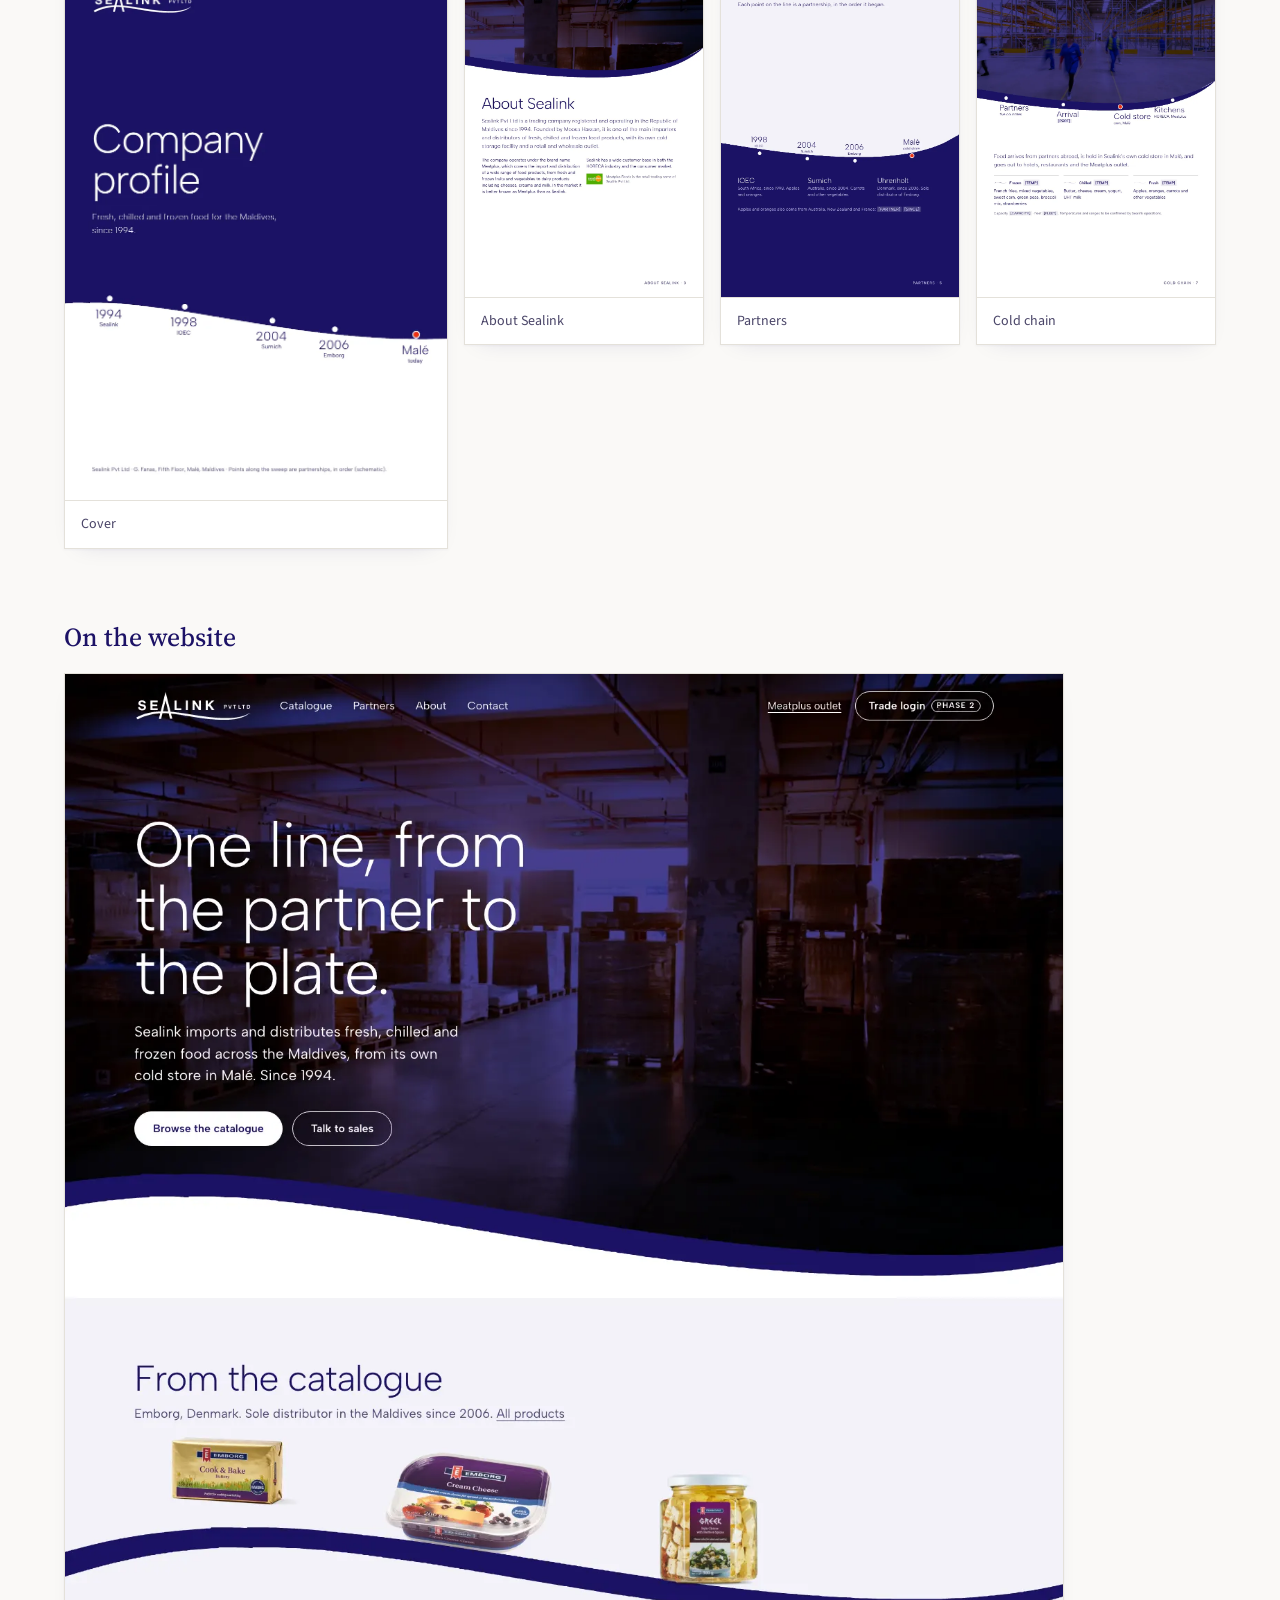
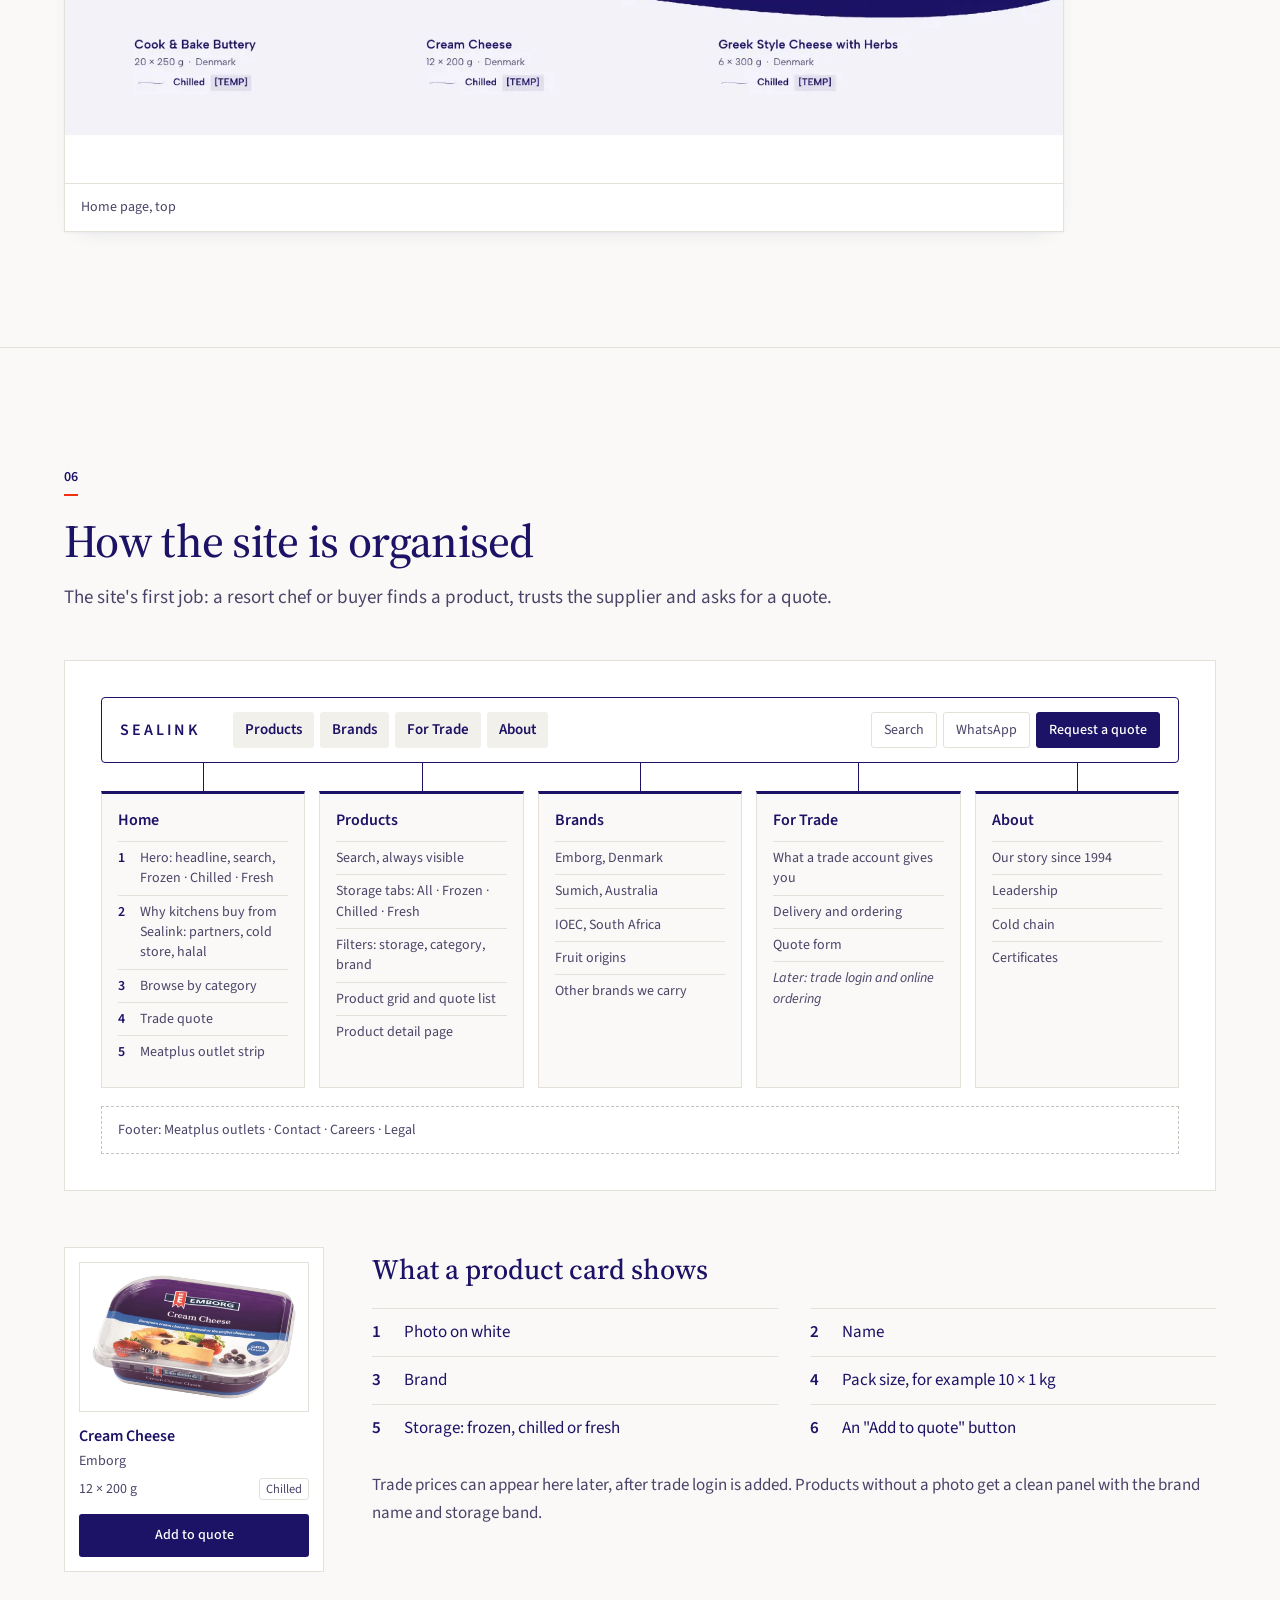
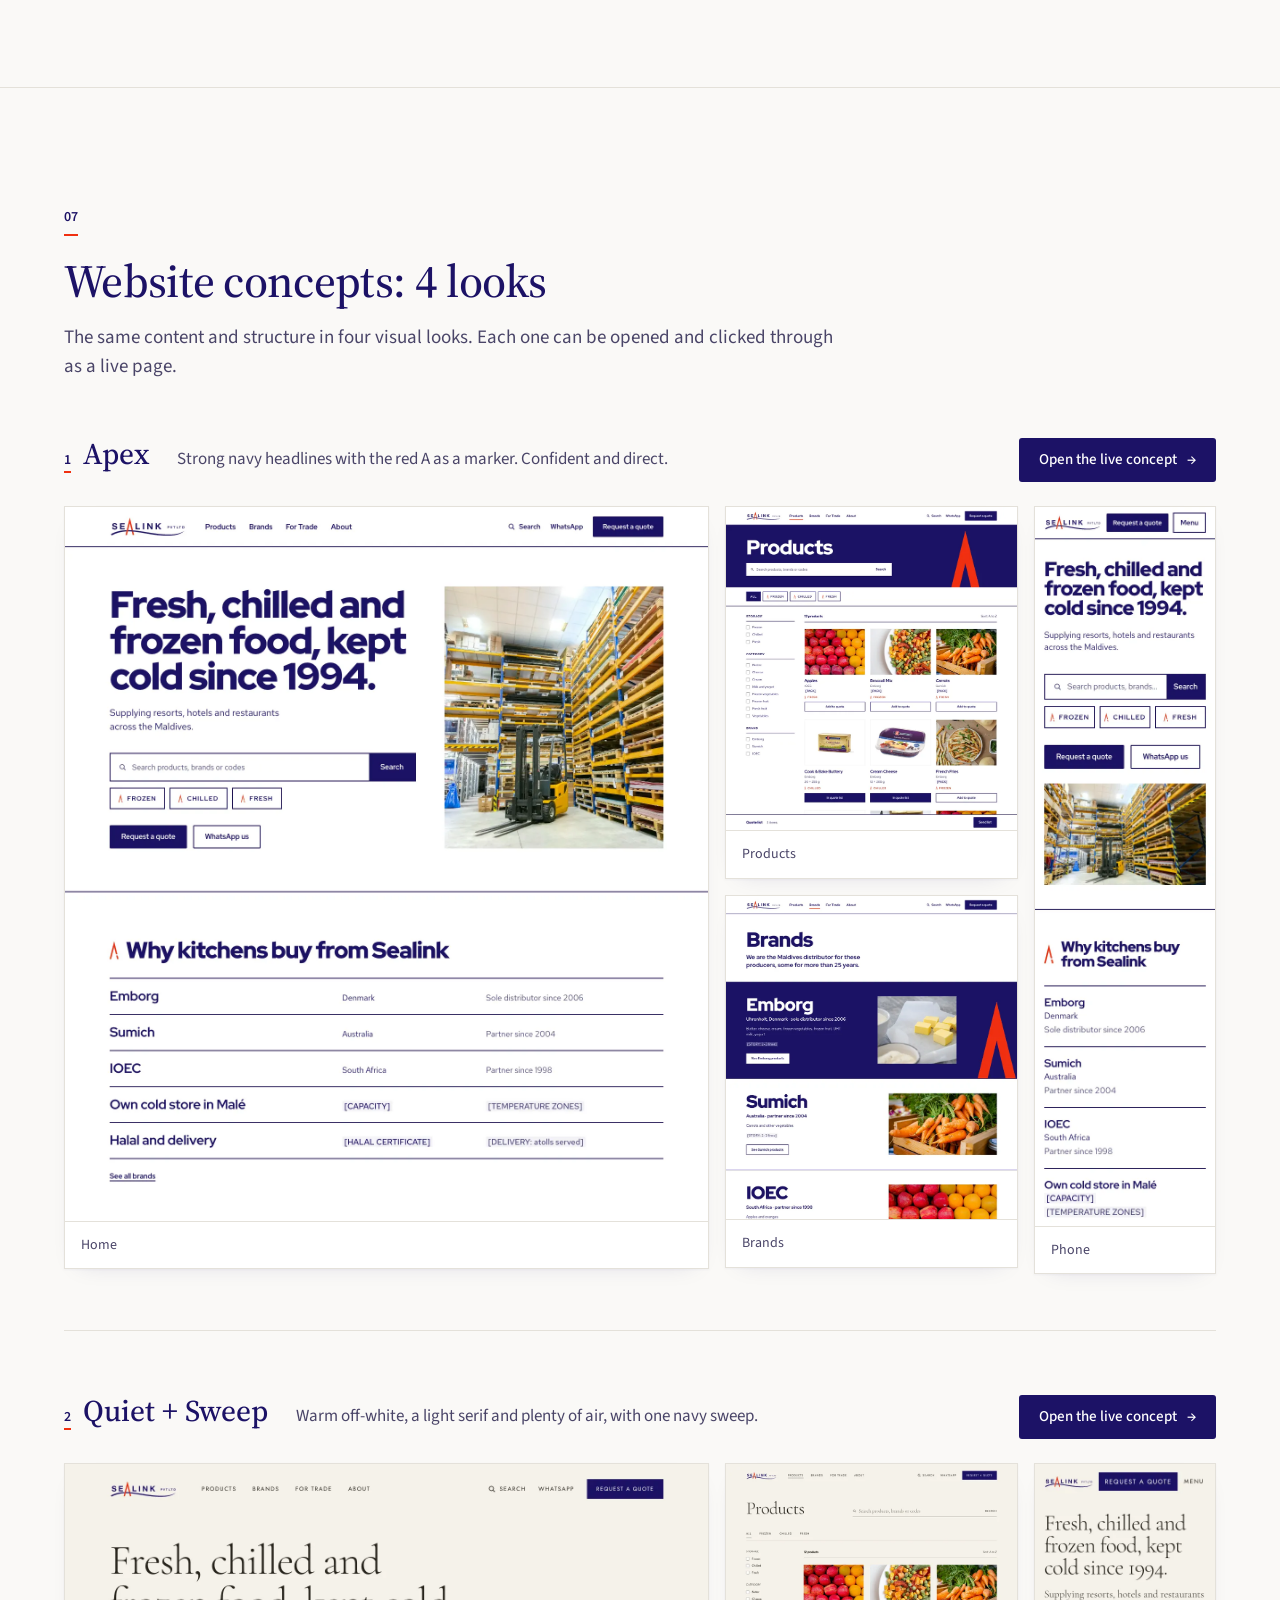
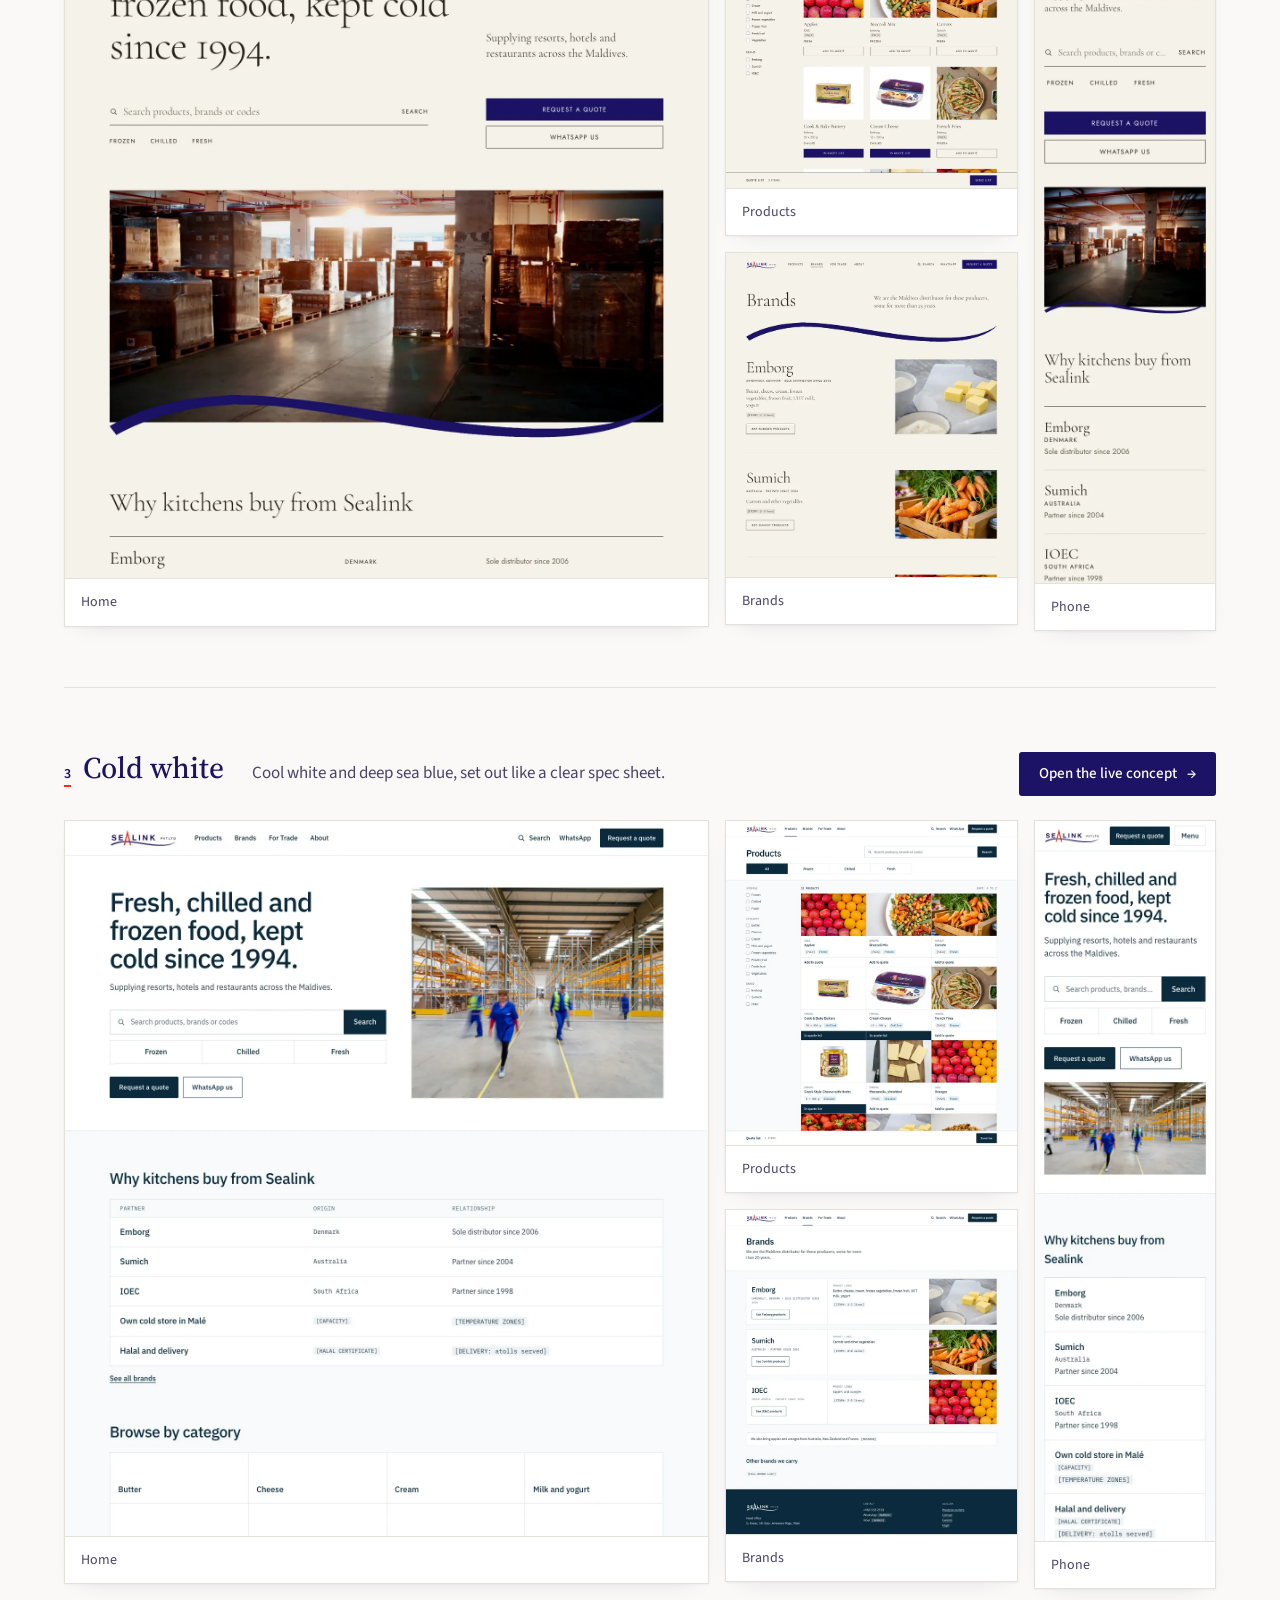
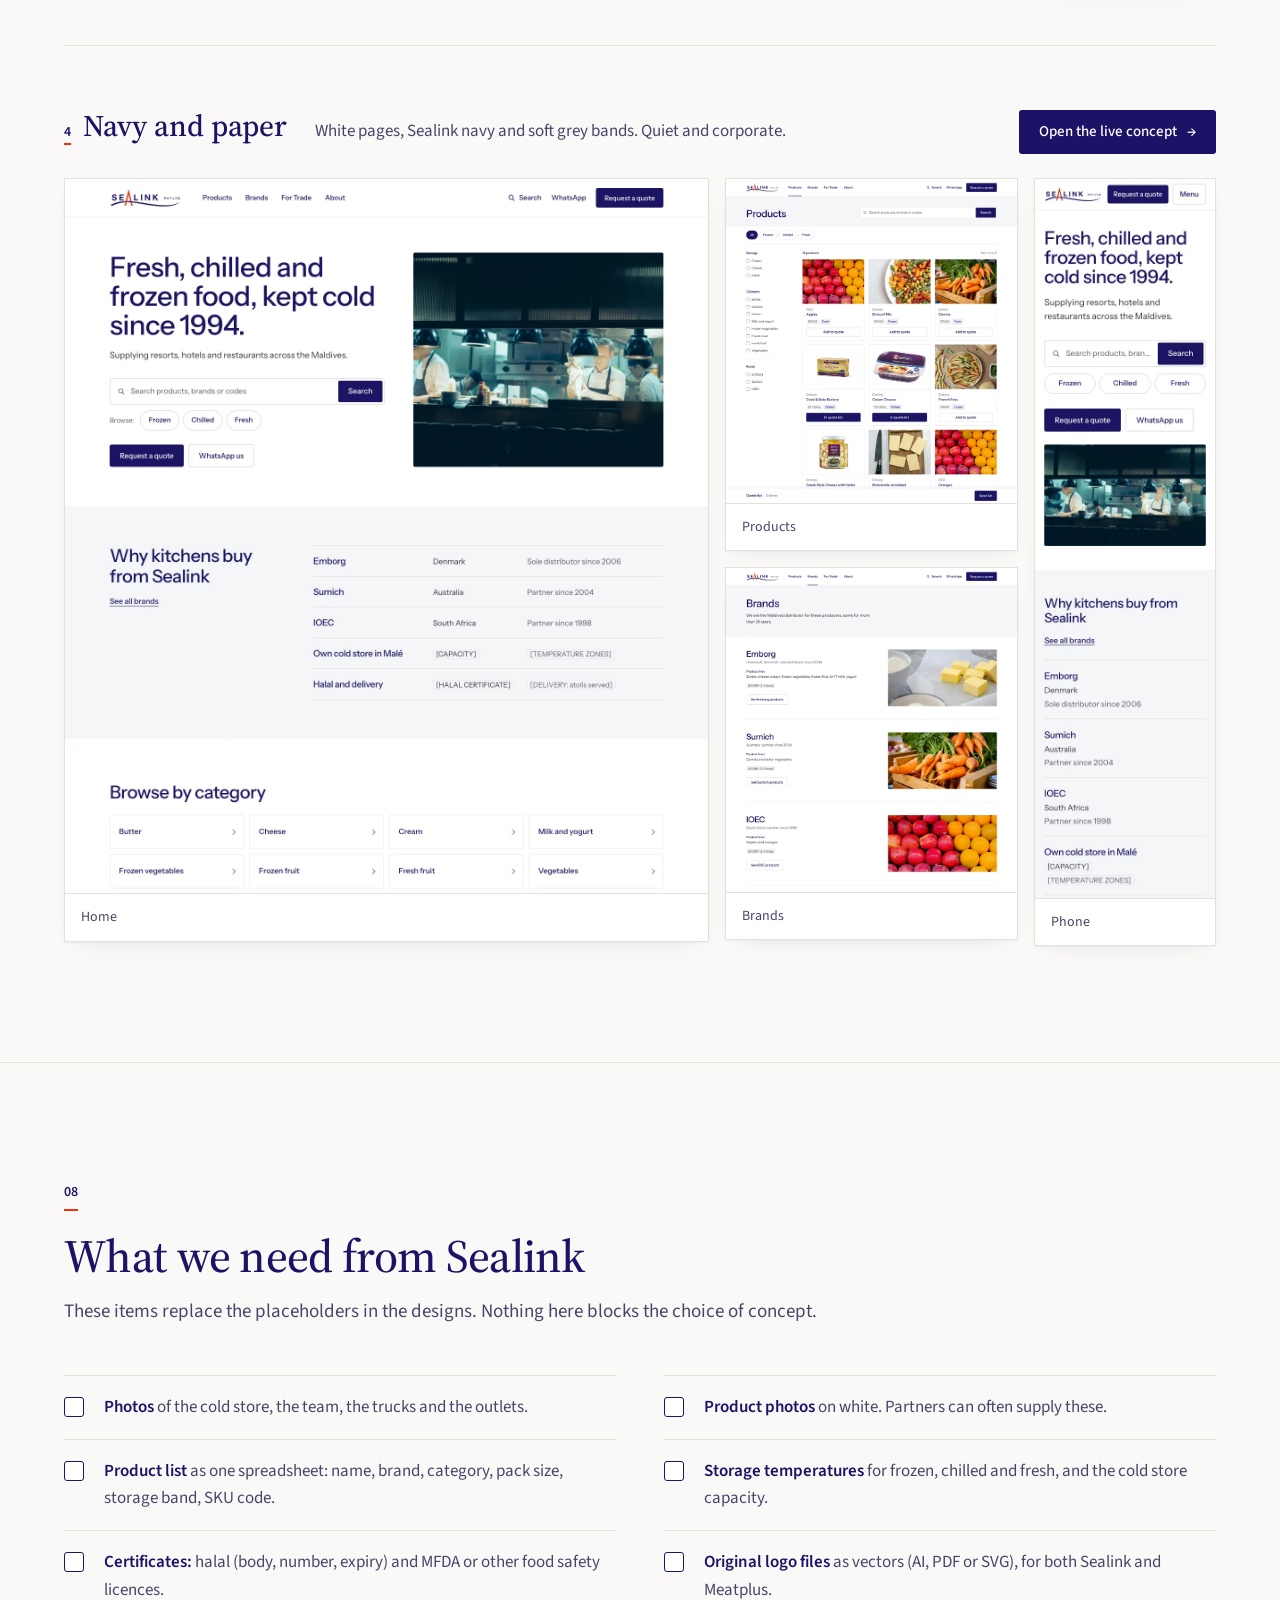
==== commit 1e859010: "Fill the product card picture slot with a real product photo Co-Authored-By: Claude Sonnet 5.5 <nore" ====
--- a/index.html
+++ b/index.html
@@ -199,7 +199,7 @@
 
     <div class="card-explain">
       <div class="pc" aria-hidden="true">
-        <div class="pc-img">Photo on white</div>
+        <div class="pc-img"><img src="concepts/products/cream-cheese-12-x-200g.webp" alt="Emborg Cream Cheese, 12 × 200 g, on white" loading="lazy"></div>
         <div class="pc-name">Cream Cheese</div>
         <div class="pc-brand">Emborg</div>
         <div class="pc-row"><span>12 × 200 g</span><span class="pc-st">Chilled</span></div>
--- a/style.css
+++ b/style.css
@@ -114,7 +114,8 @@
 .card-explain{display:grid;grid-template-columns:260px 1fr;gap:48px;align-items:start;margin-top:56px}
 .card-explain h3{font-family:var(--serif);font-weight:500;font-size:28px;color:var(--navy);margin-bottom:16px}
 .pc{background:var(--panel);border:1px solid var(--line);padding:14px;font-size:14px}
-.pc-img{height:150px;background:var(--soft);display:flex;align-items:center;justify-content:center;color:var(--muted);font-size:13px;margin-bottom:12px}
+.pc-img{height:150px;background:#fff;border:1px solid var(--line);padding:10px;display:flex;align-items:center;justify-content:center;color:var(--muted);font-size:13px;margin-bottom:12px}
+.pc-img img{max-height:100%;max-width:100%;object-fit:contain}
 .pc-name{font-weight:600;color:var(--navy);font-size:16px}
 .pc-brand{color:var(--muted)}
 .pc-row{display:flex;justify-content:space-between;margin-top:6px;color:var(--muted)}
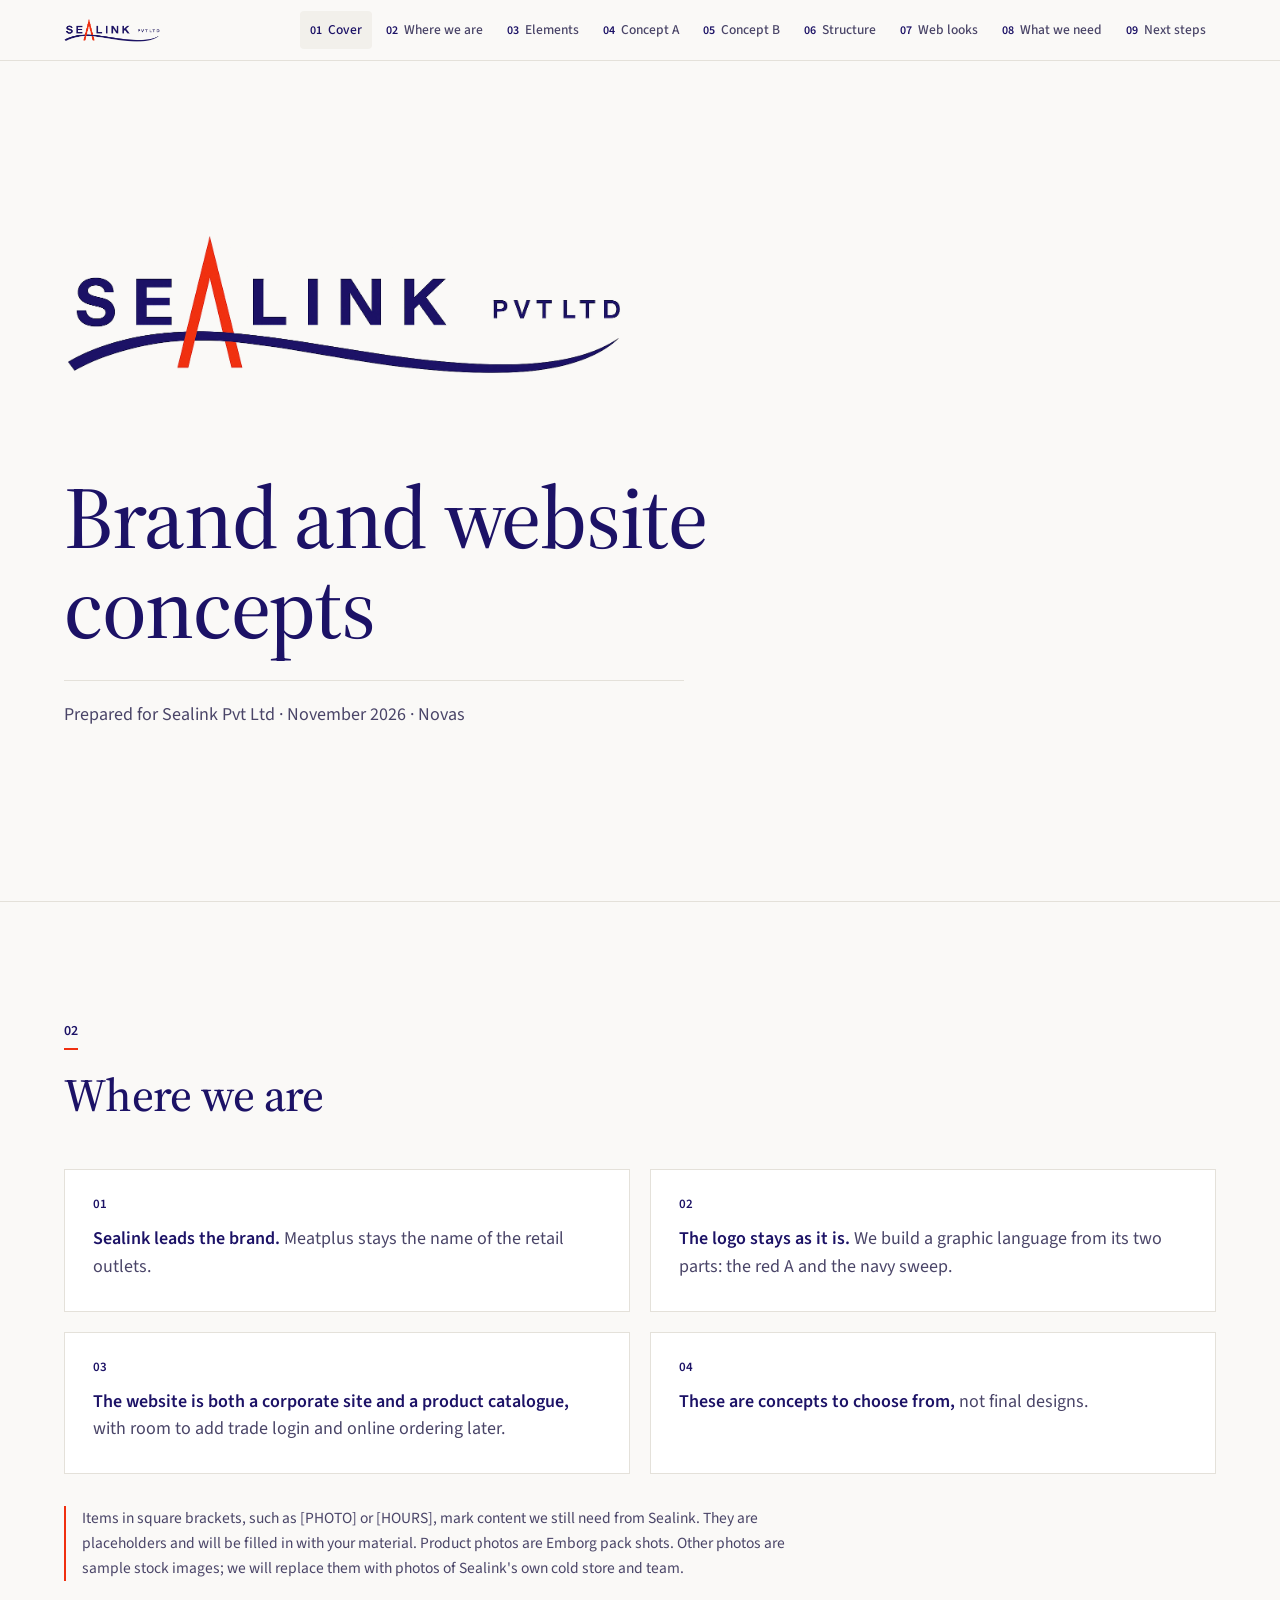
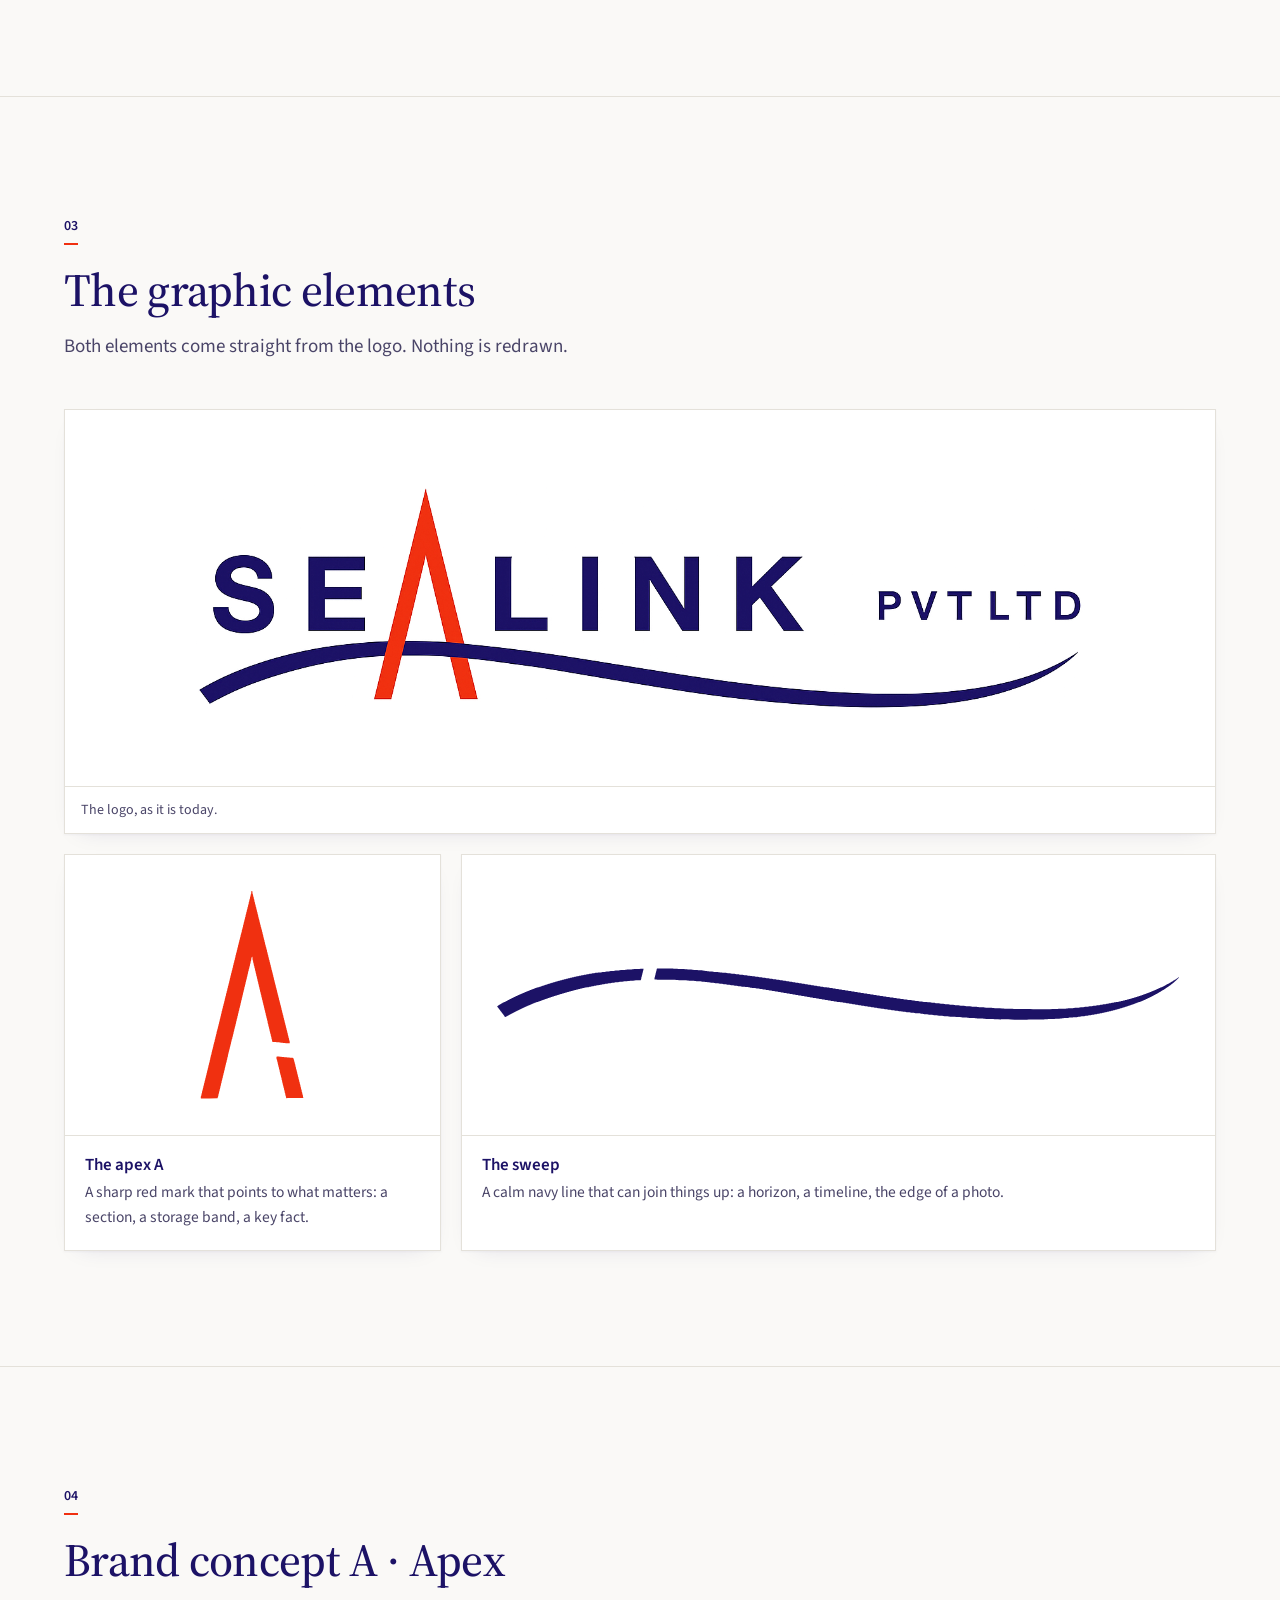
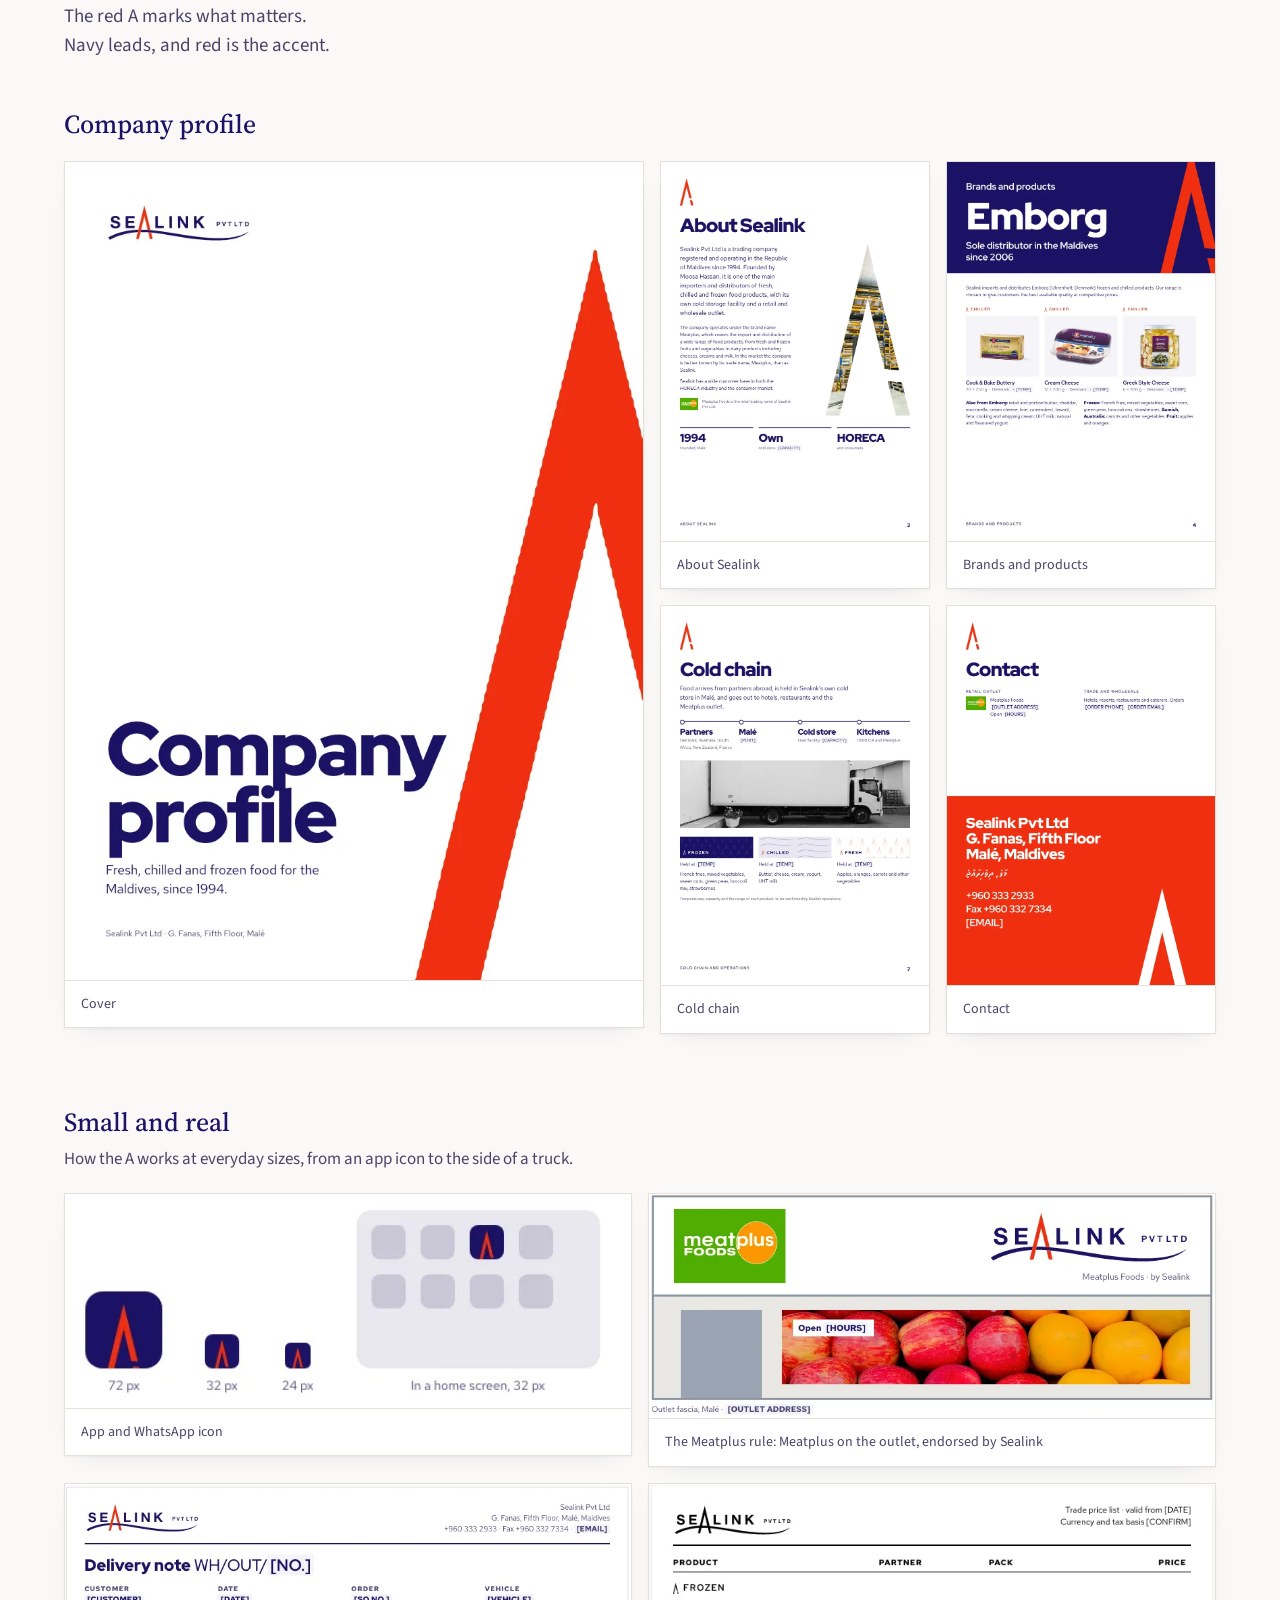
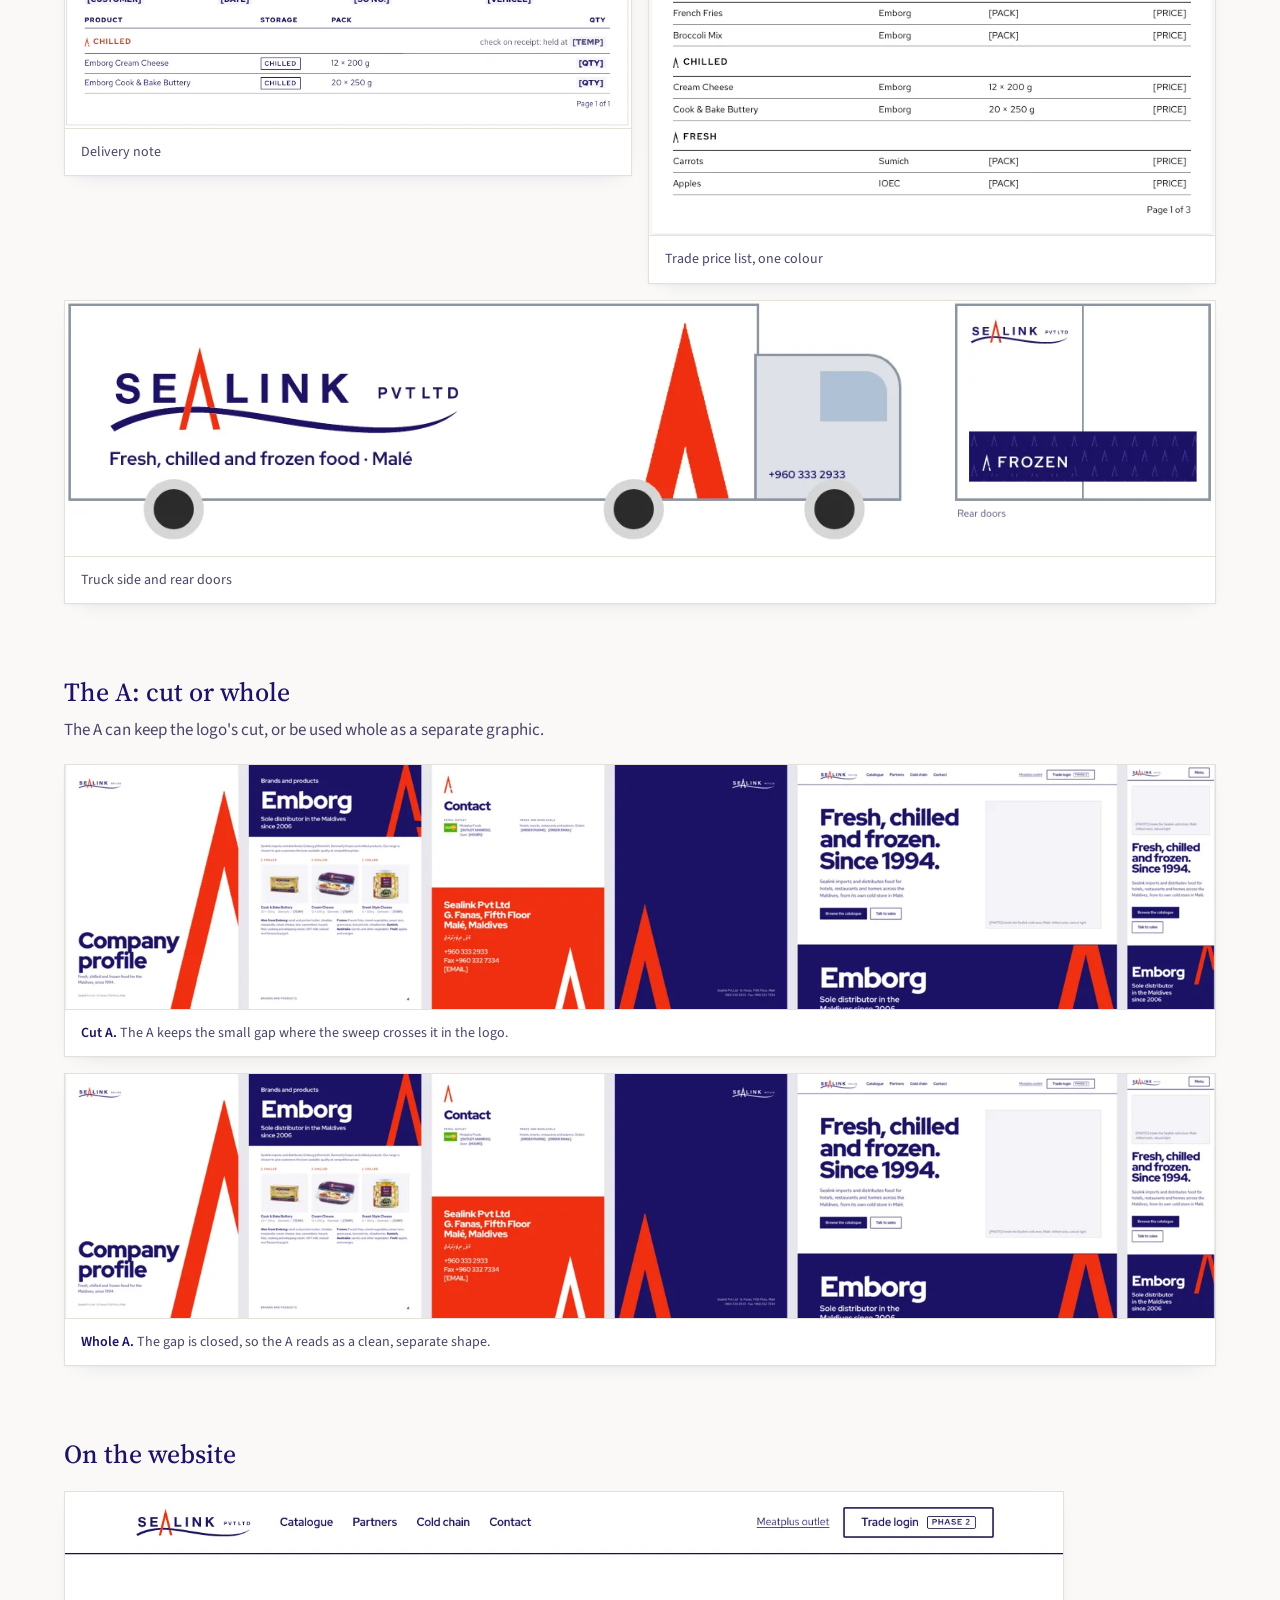
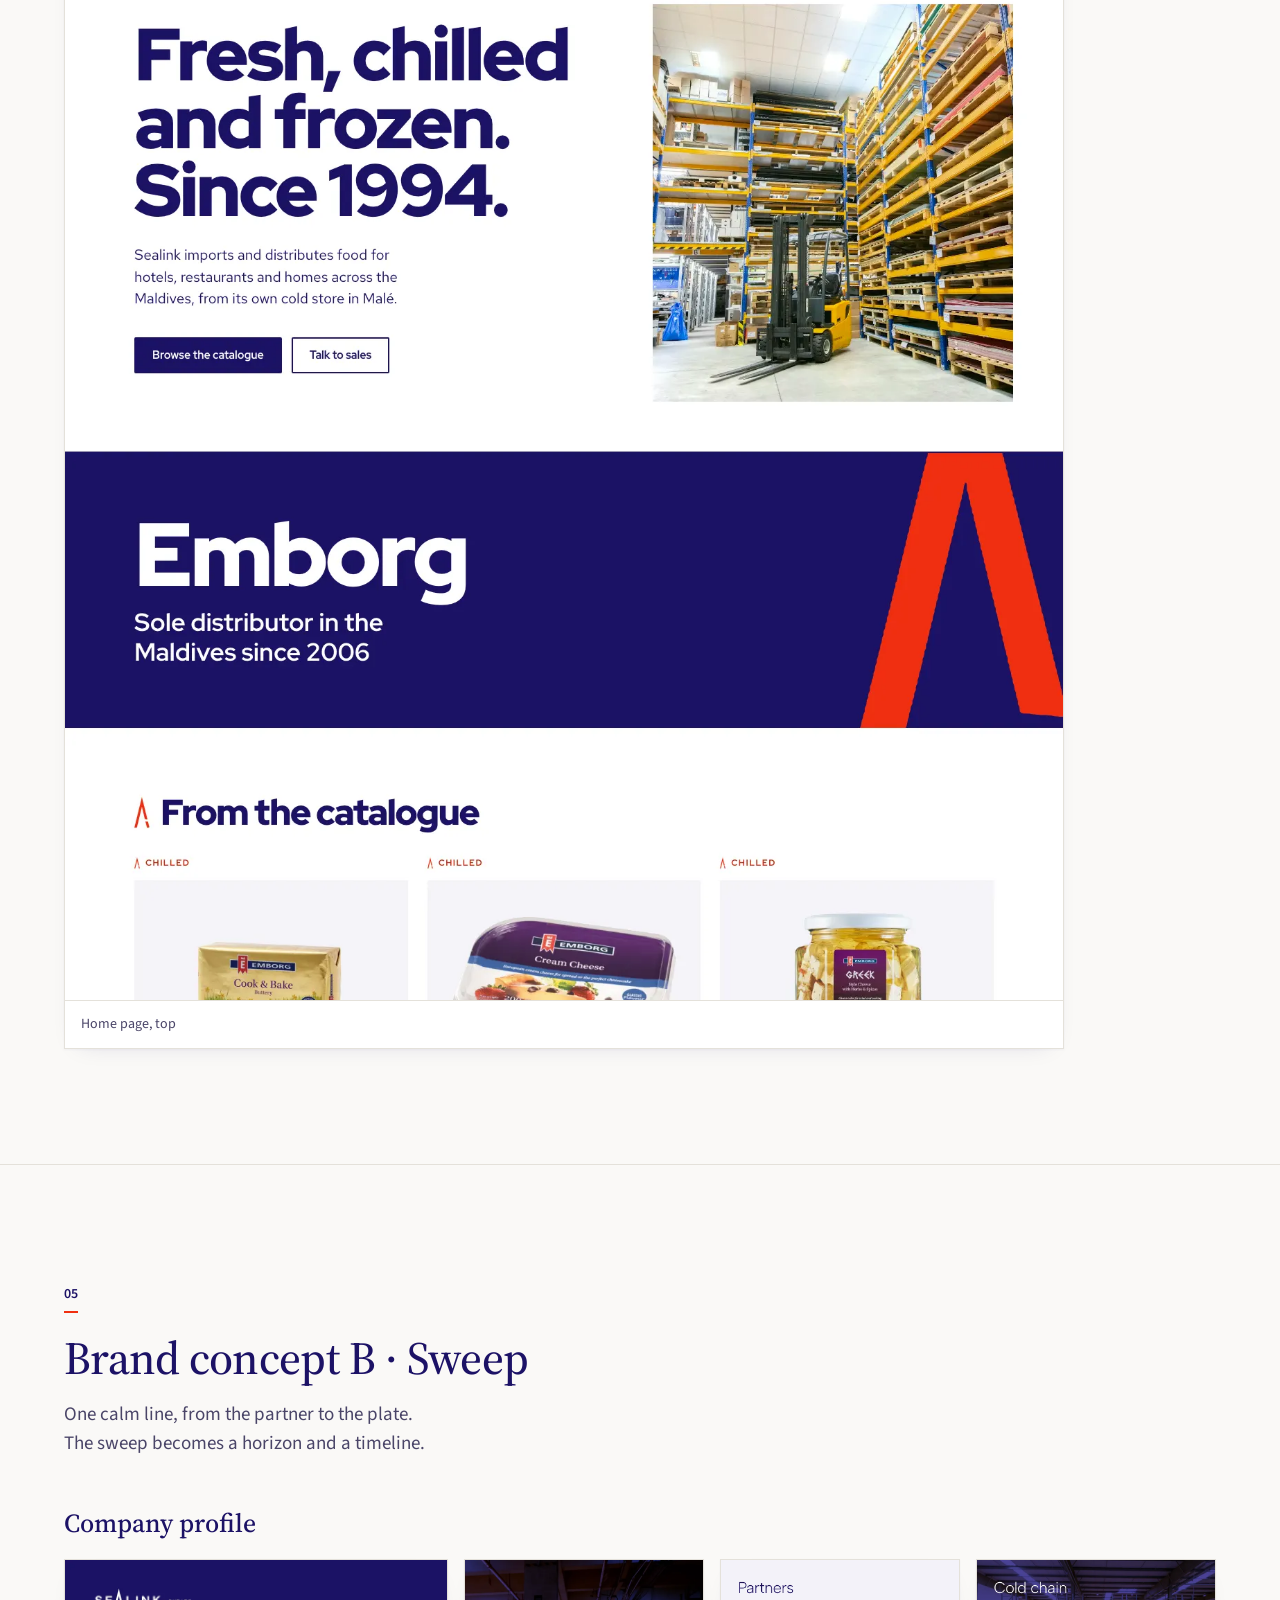
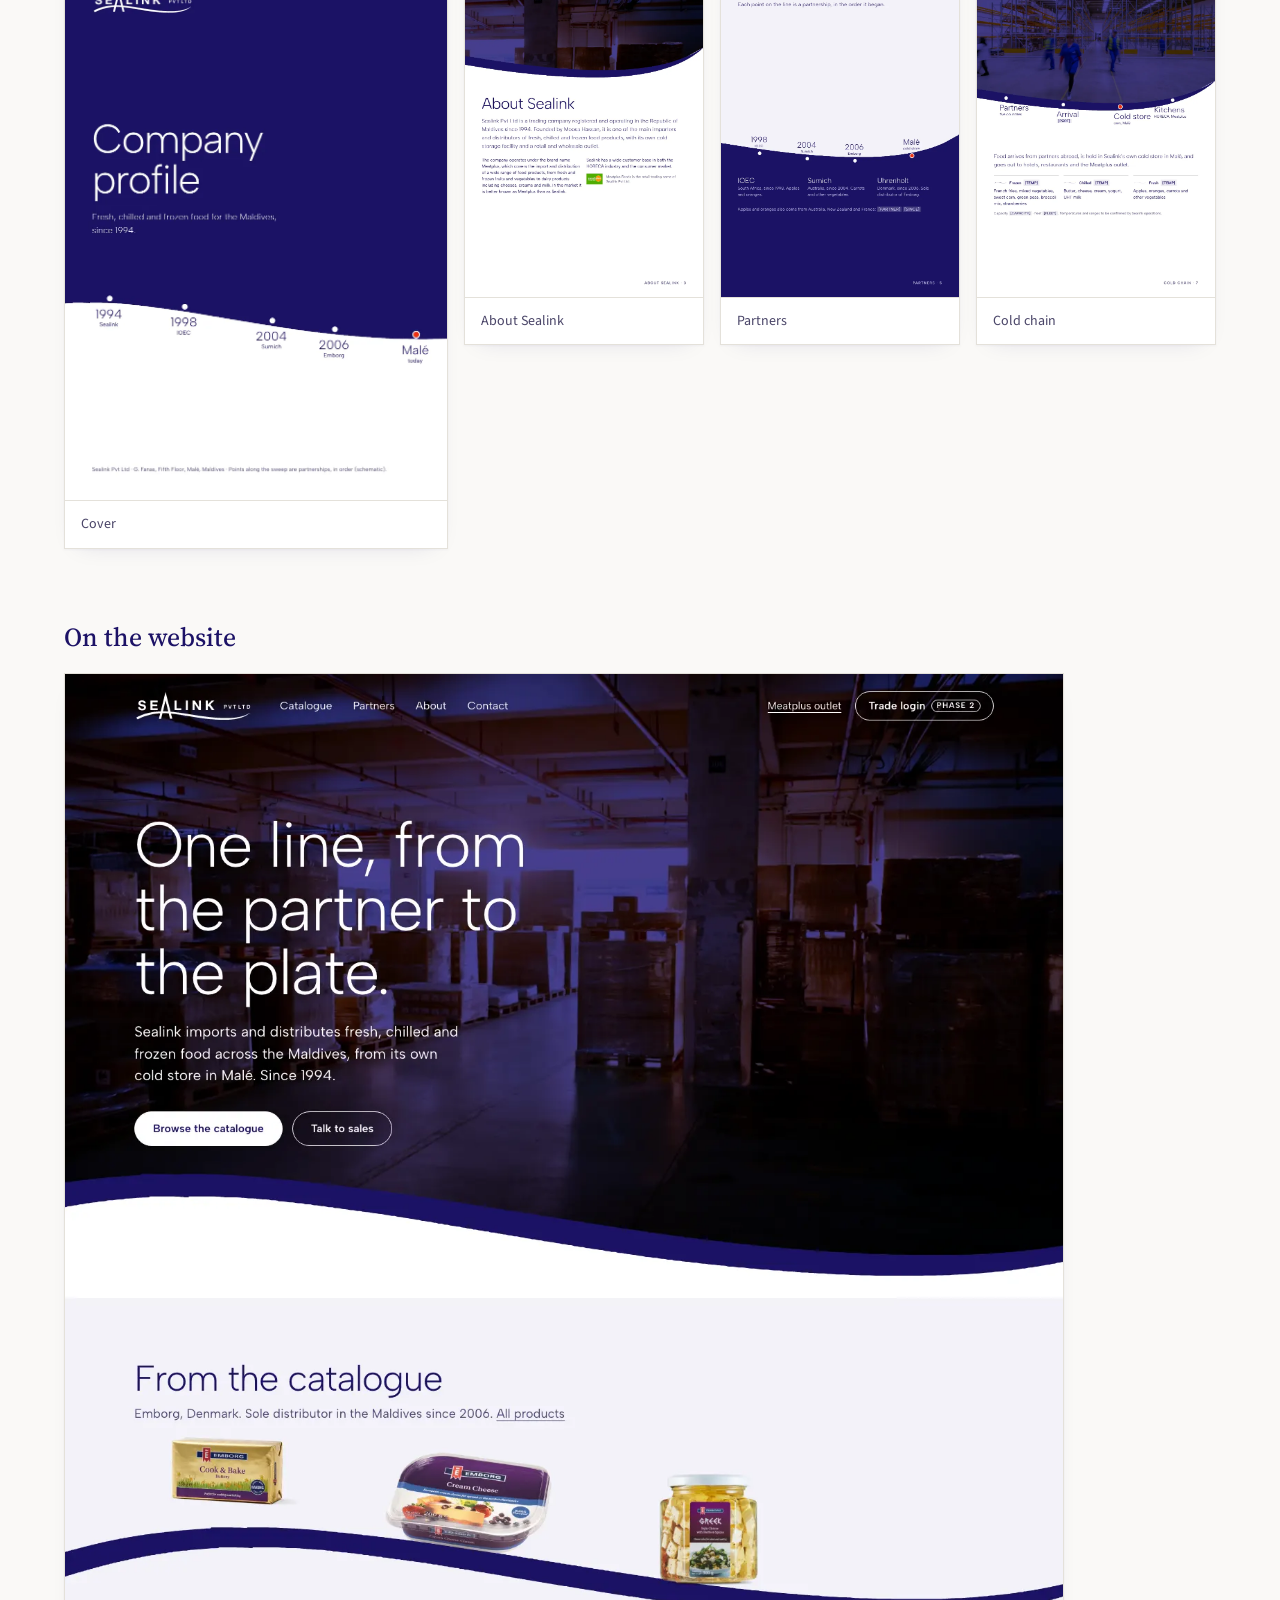
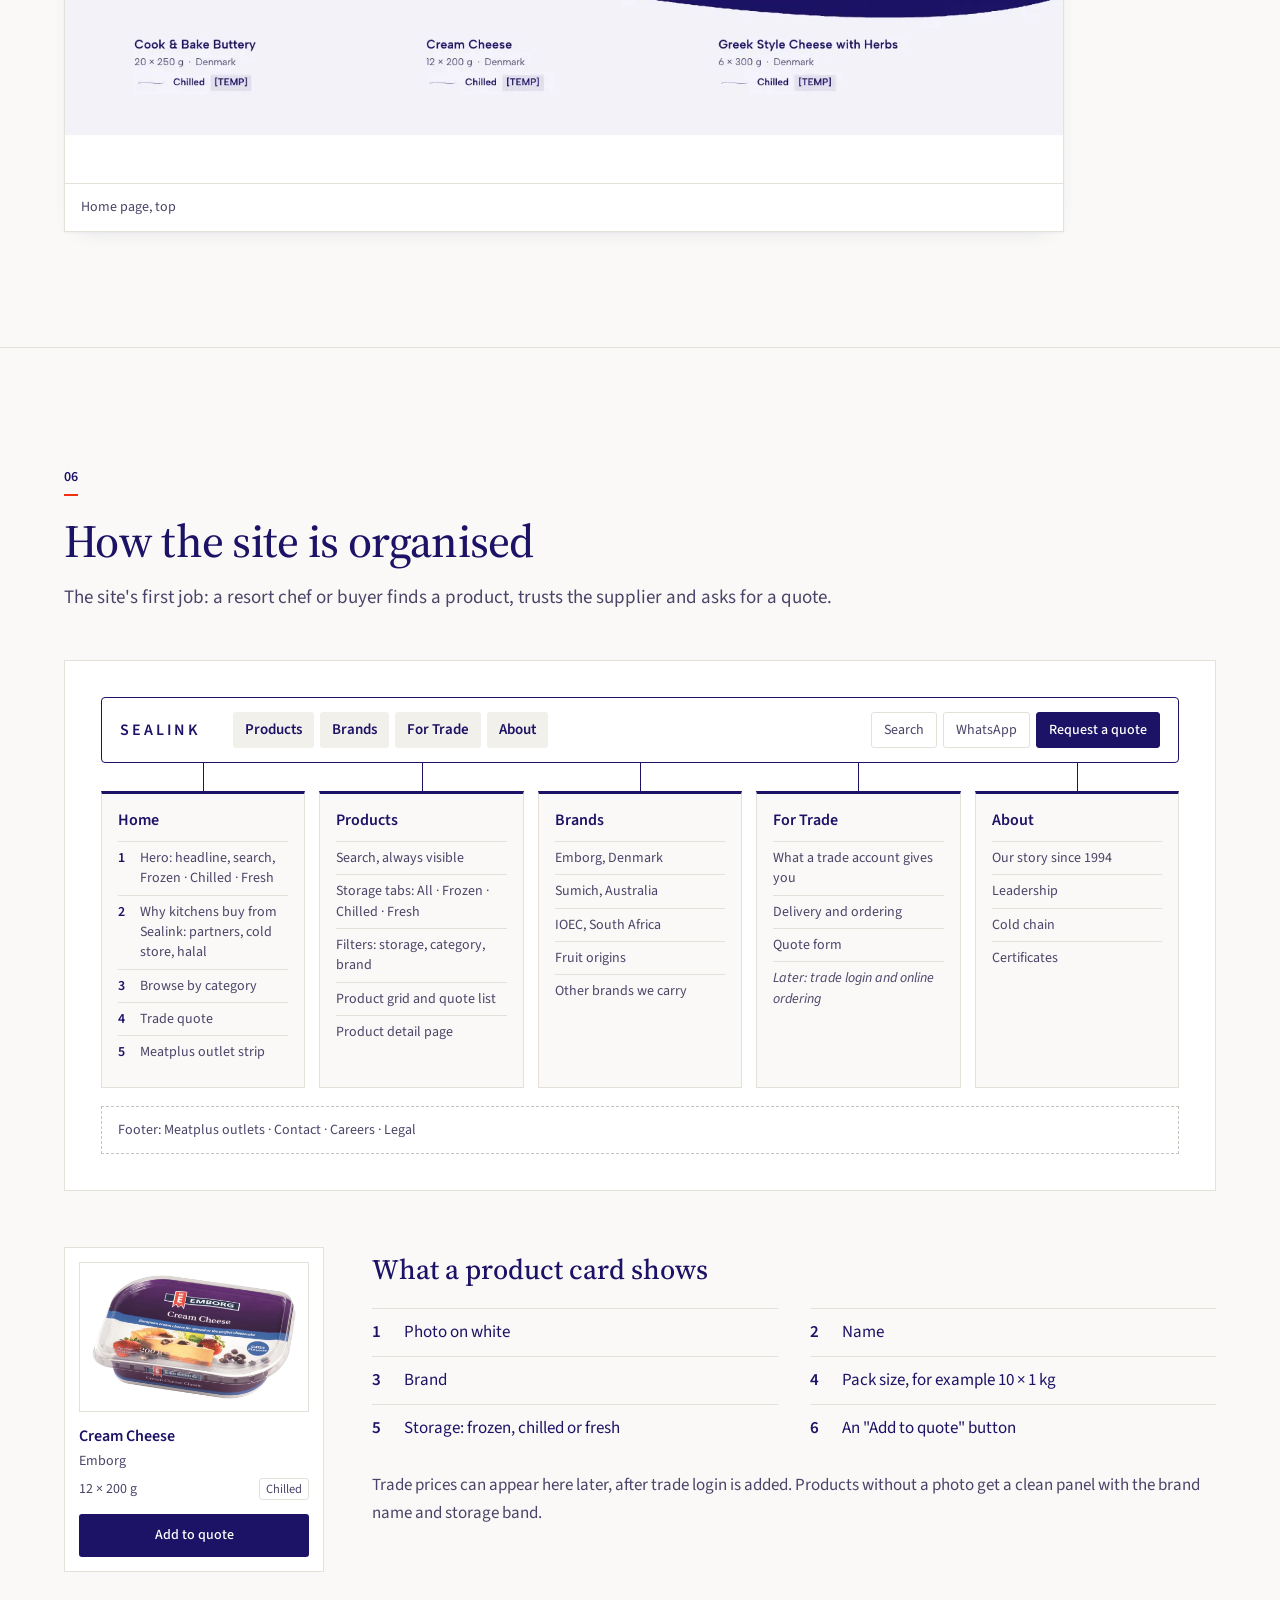
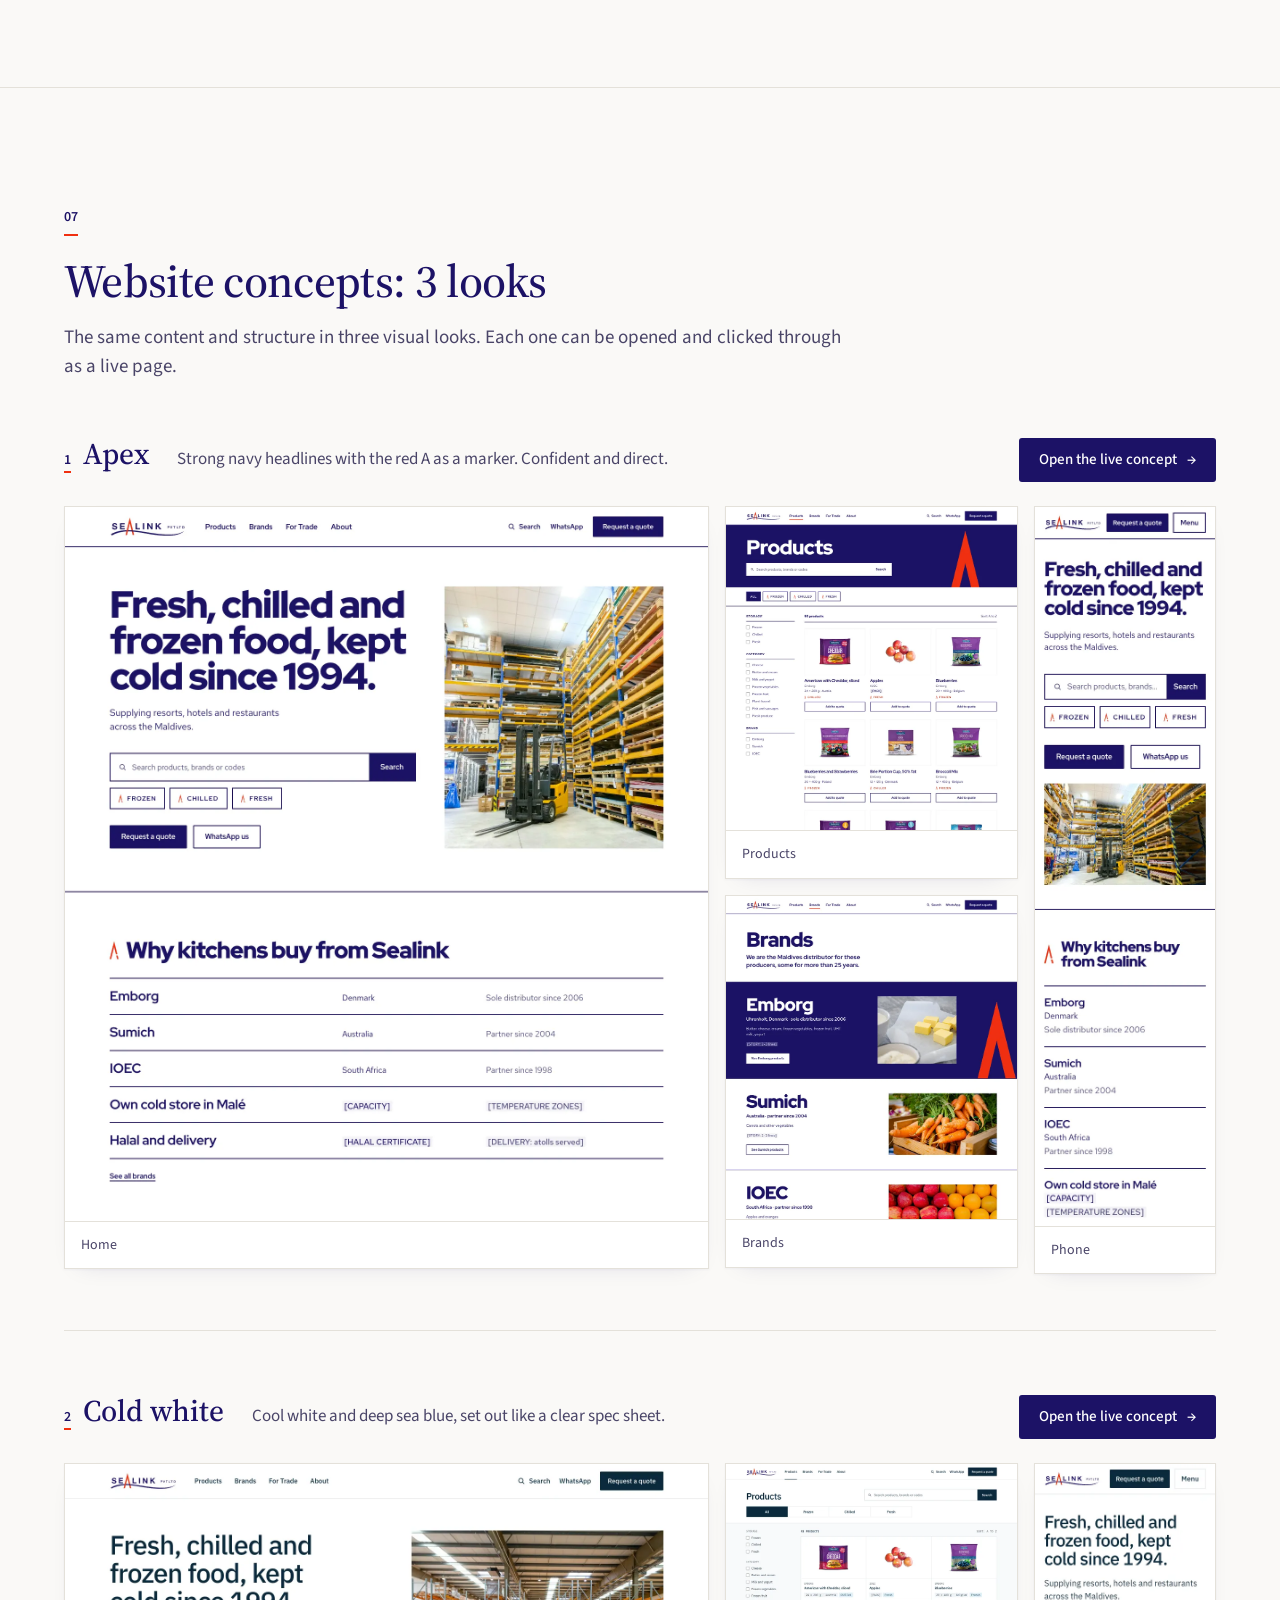
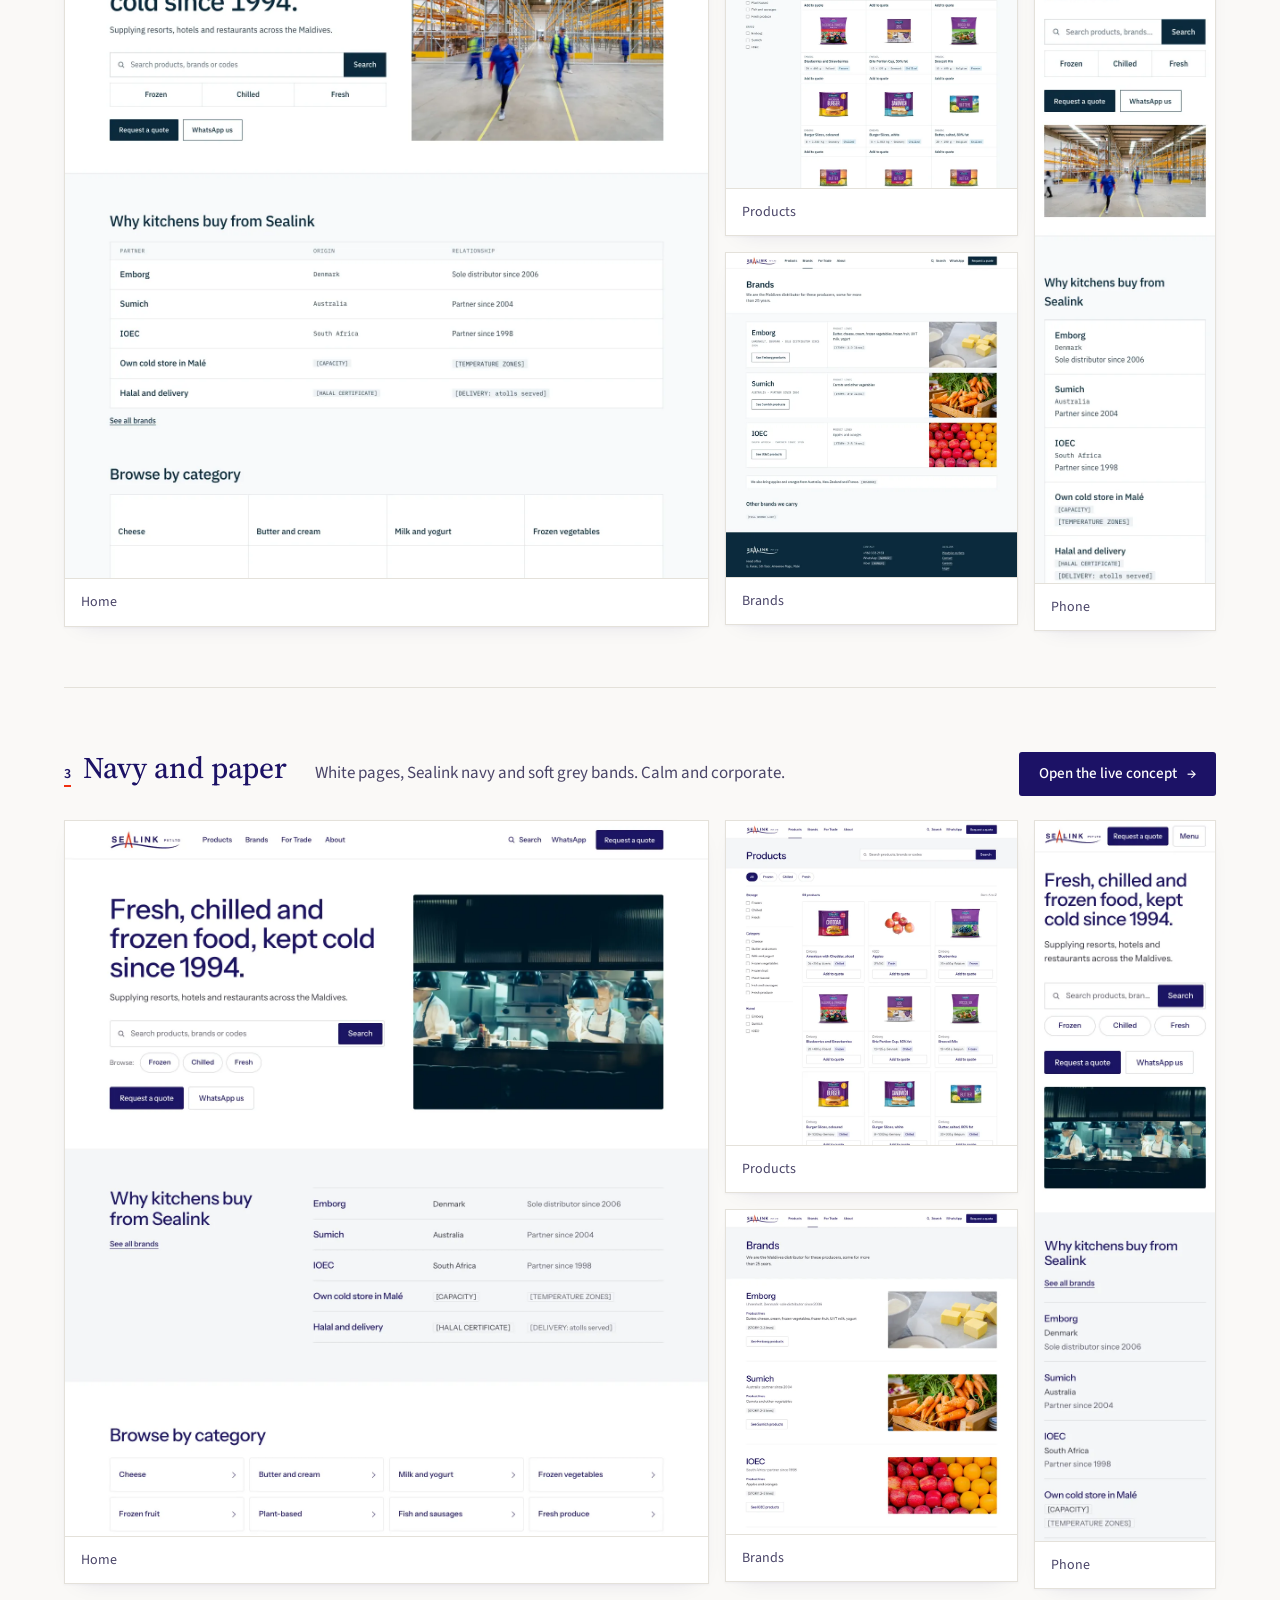
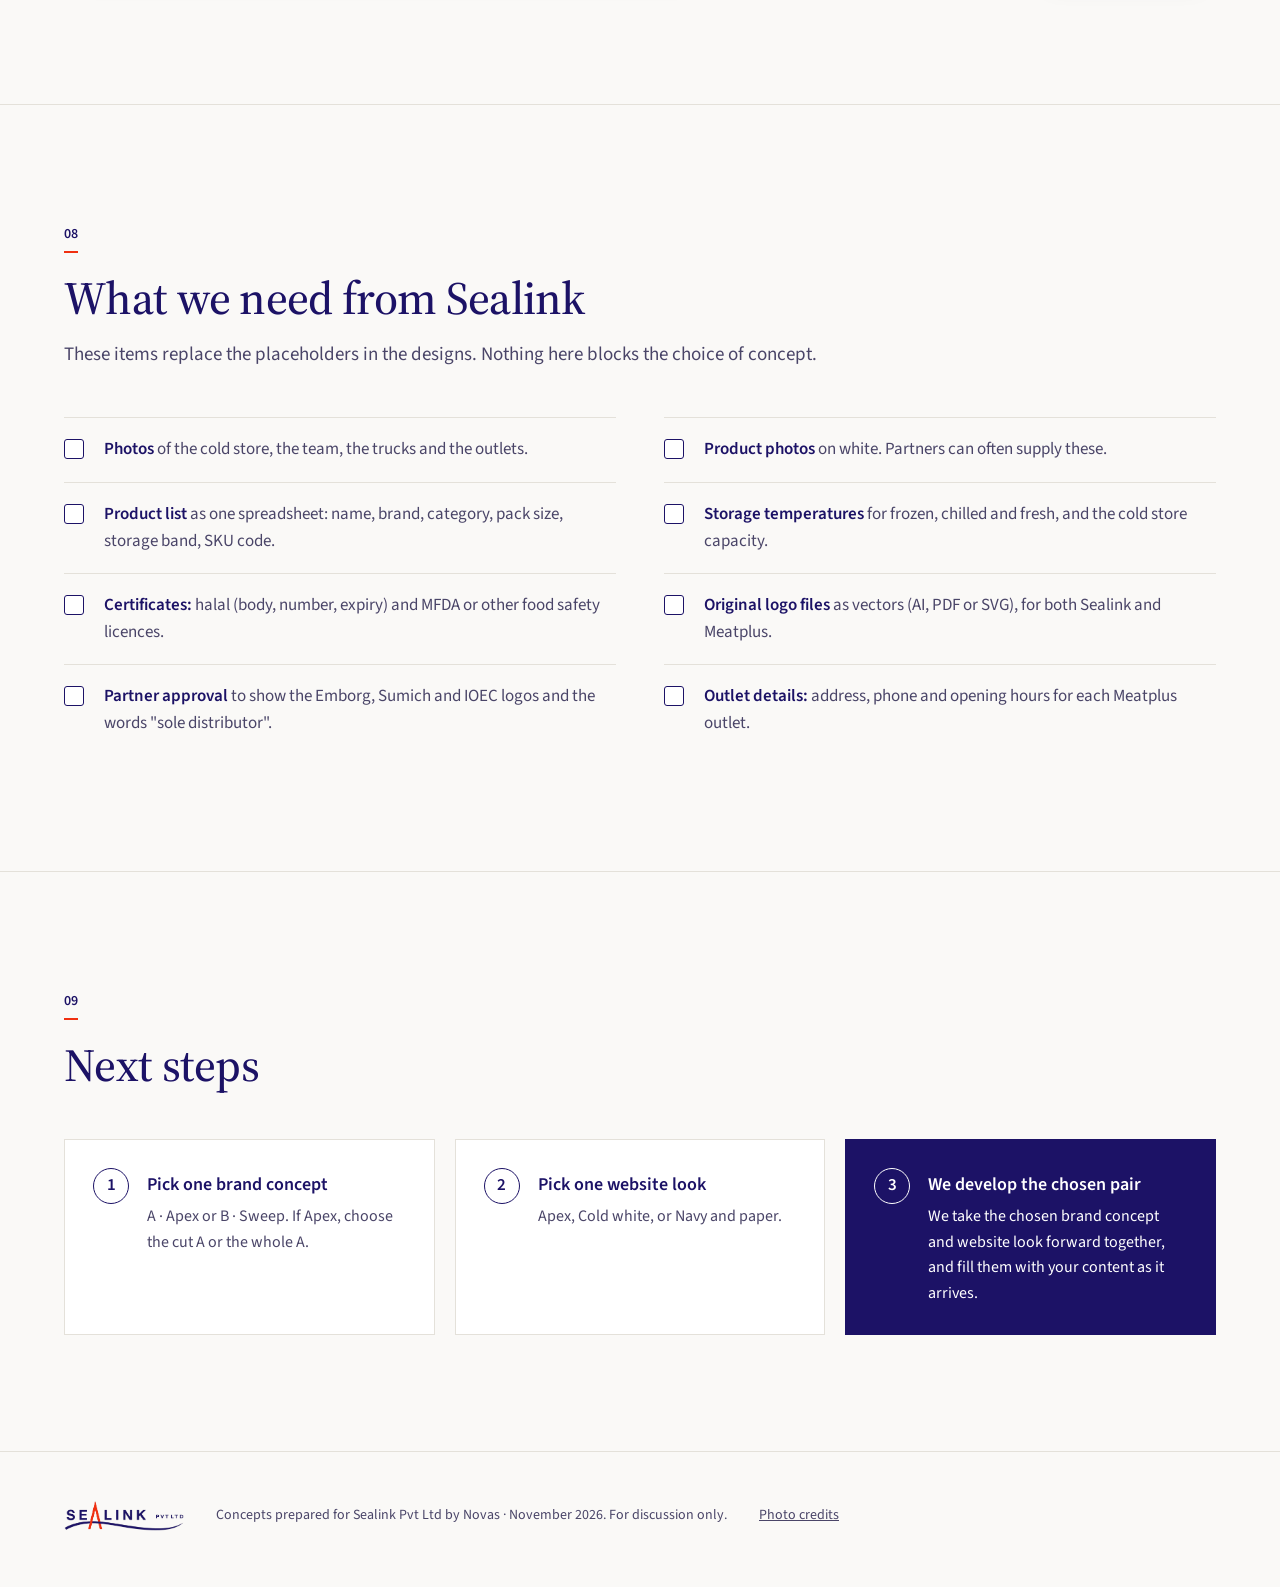
==== commit ec179378: "Load the Emborg catalogue into the products mockup, use white pack shots, drop the Quiet look Produc" ====
--- a/index.html
+++ b/index.html
@@ -50,7 +50,7 @@
       <li><strong>The website is both a corporate site and a product catalogue,</strong> with room to add trade login and online ordering later.</li>
       <li><strong>These are concepts to choose from,</strong> not final designs.</li>
     </ol>
-    <p class="note">Items in square brackets, such as [PHOTO] or [HOURS], mark content we still need from Sealink. They are placeholders and will be filled in with your material. Photos are sample stock images; we will replace them with photos of Sealink's own cold store, team and products.</p>
+    <p class="note">Items in square brackets, such as [PHOTO] or [HOURS], mark content we still need from Sealink. They are placeholders and will be filled in with your material. Product photos are Emborg pack shots. Other photos are sample stock images; we will replace them with photos of Sealink's own cold store and team.</p>
   </div>
 </section>
 
@@ -224,8 +224,8 @@
 <!-- 07 Website looks -->
 <section id="looks">
   <div class="wrap">
-    <header class="sec-head"><span class="num">07</span><h2>Website concepts: 4 looks</h2>
-      <p class="lede">The same content and structure in four visual looks. Each one can be opened and clicked through as a live page.</p></header>
+    <header class="sec-head"><span class="num">07</span><h2>Website concepts: 3 looks</h2>
+      <p class="lede">The same content and structure in three visual looks. Each one can be opened and clicked through as a live page.</p></header>
 
     <article class="look">
       <div class="look-head">
@@ -245,23 +245,7 @@
 
     <article class="look">
       <div class="look-head">
-        <h3><span class="look-n">2</span>Quiet + Sweep</h3>
-        <p>Warm off-white, a light serif and plenty of air, with one navy sweep.</p>
-        <a class="btn" href="concepts/index.html#v=quiet&amp;p=home">Open the live concept</a>
-      </div>
-      <div class="look-grid">
-        <figure class="frame lg-home"><img src="img/web/quiet-home.webp" alt="Quiet and Sweep look, home page" width="1440" height="1600" loading="lazy"><figcaption>Home</figcaption></figure>
-        <div class="lg-side">
-          <figure class="frame"><img src="img/web/quiet-products.webp" alt="Quiet and Sweep look, products page" width="800" height="889" loading="lazy"><figcaption>Products</figcaption></figure>
-          <figure class="frame"><img src="img/web/quiet-brands.webp" alt="Quiet and Sweep look, brands page" width="800" height="889" loading="lazy"><figcaption>Brands</figcaption></figure>
-        </div>
-        <figure class="frame lg-mob"><img src="img/web/quiet-mobile.webp" alt="Quiet and Sweep look, home page on a phone" width="390" height="1560" loading="lazy"><figcaption>Phone</figcaption></figure>
-      </div>
-    </article>
-
-    <article class="look">
-      <div class="look-head">
-        <h3><span class="look-n">3</span>Cold white</h3>
+        <h3><span class="look-n">2</span>Cold white</h3>
         <p>Cool white and deep sea blue, set out like a clear spec sheet.</p>
         <a class="btn" href="concepts/index.html#v=cold&amp;p=home">Open the live concept</a>
       </div>
@@ -277,8 +261,8 @@
 
     <article class="look">
       <div class="look-head">
-        <h3><span class="look-n">4</span>Navy and paper</h3>
-        <p>White pages, Sealink navy and soft grey bands. Quiet and corporate.</p>
+        <h3><span class="look-n">3</span>Navy and paper</h3>
+        <p>White pages, Sealink navy and soft grey bands. Calm and corporate.</p>
         <a class="btn" href="concepts/index.html#v=paper&amp;p=home">Open the live concept</a>
       </div>
       <div class="look-grid">
@@ -317,7 +301,7 @@
     <header class="sec-head"><span class="num">09</span><h2>Next steps</h2></header>
     <ol class="steps">
       <li><span>1</span><div><h3>Pick one brand concept</h3><p>A · Apex or B · Sweep. If Apex, choose the cut A or the whole A.</p></div></li>
-      <li><span>2</span><div><h3>Pick one website look</h3><p>Apex, Quiet + Sweep, Cold white, or Navy and paper.</p></div></li>
+      <li><span>2</span><div><h3>Pick one website look</h3><p>Apex, Cold white, or Navy and paper.</p></div></li>
       <li><span>3</span><div><h3>We develop the chosen pair</h3><p>We take the chosen brand concept and website look forward together, and fill them with your content as it arrives.</p></div></li>
     </ol>
   </div>
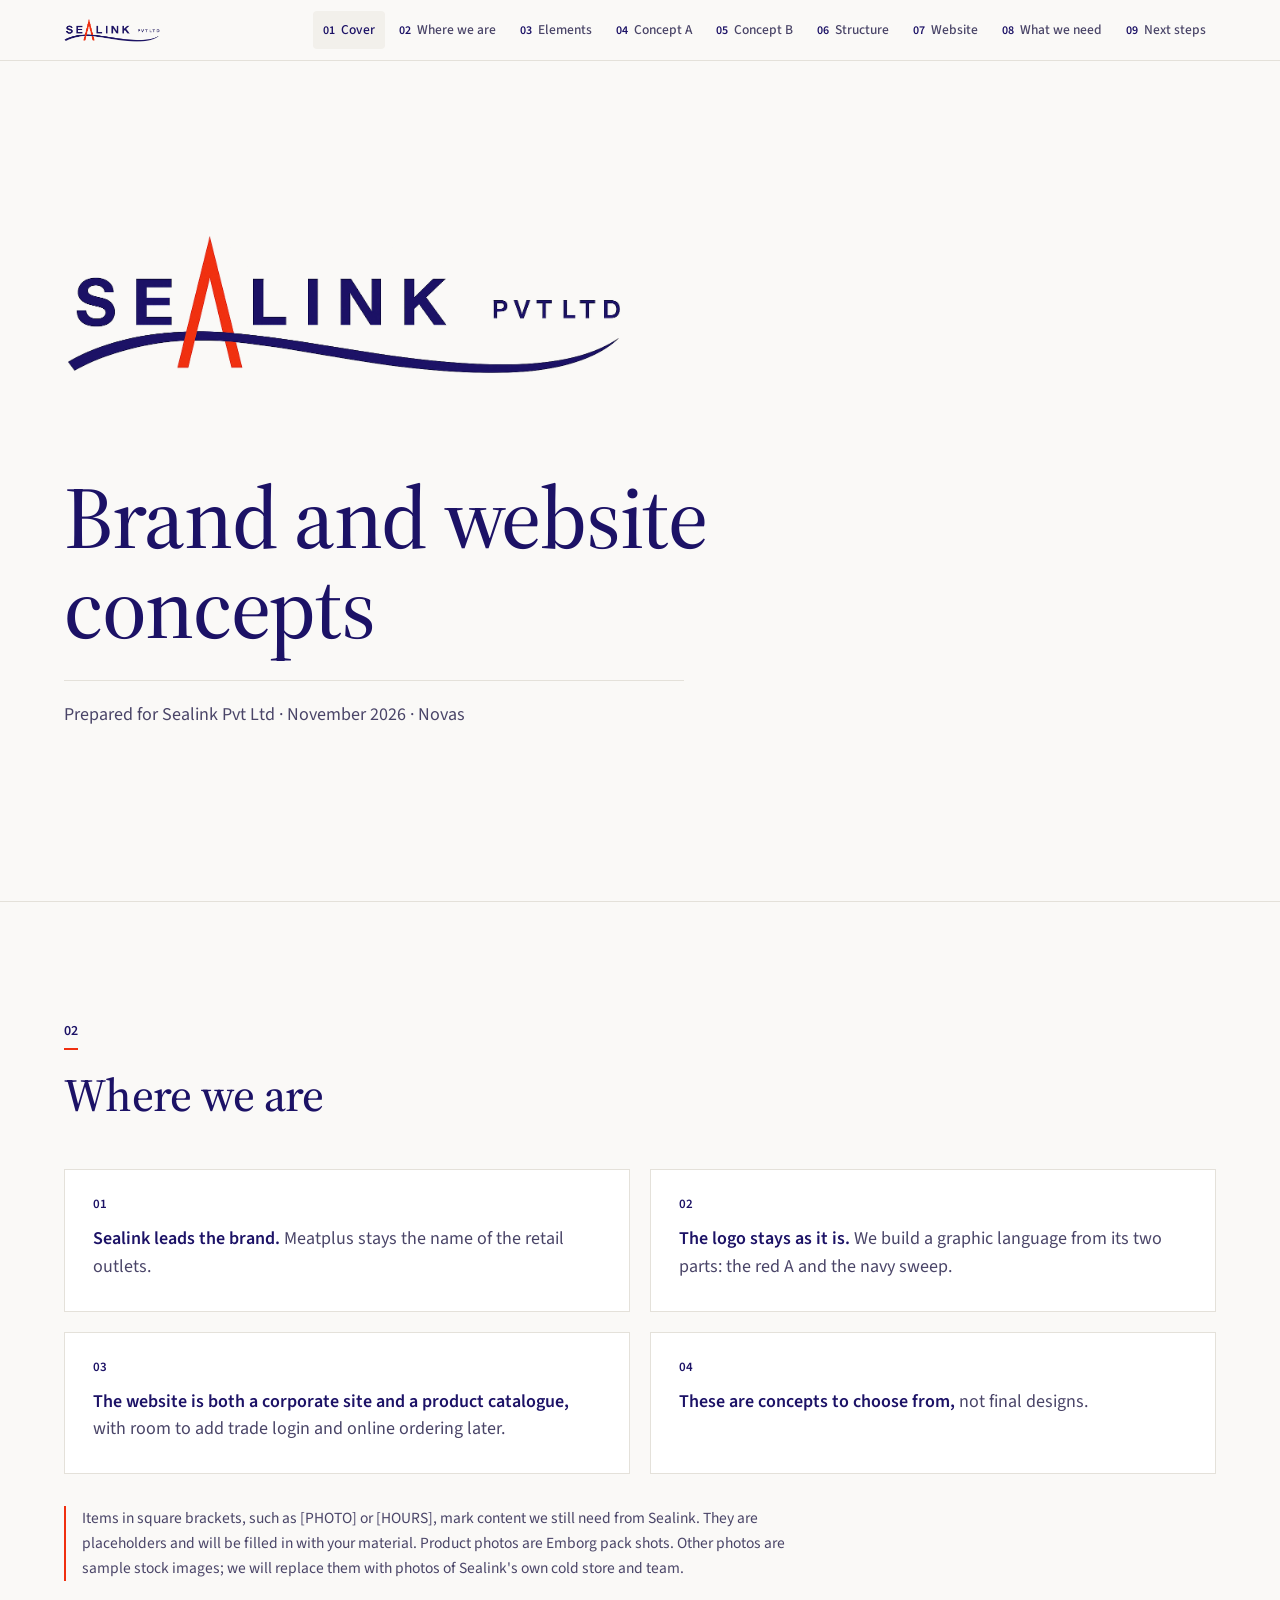
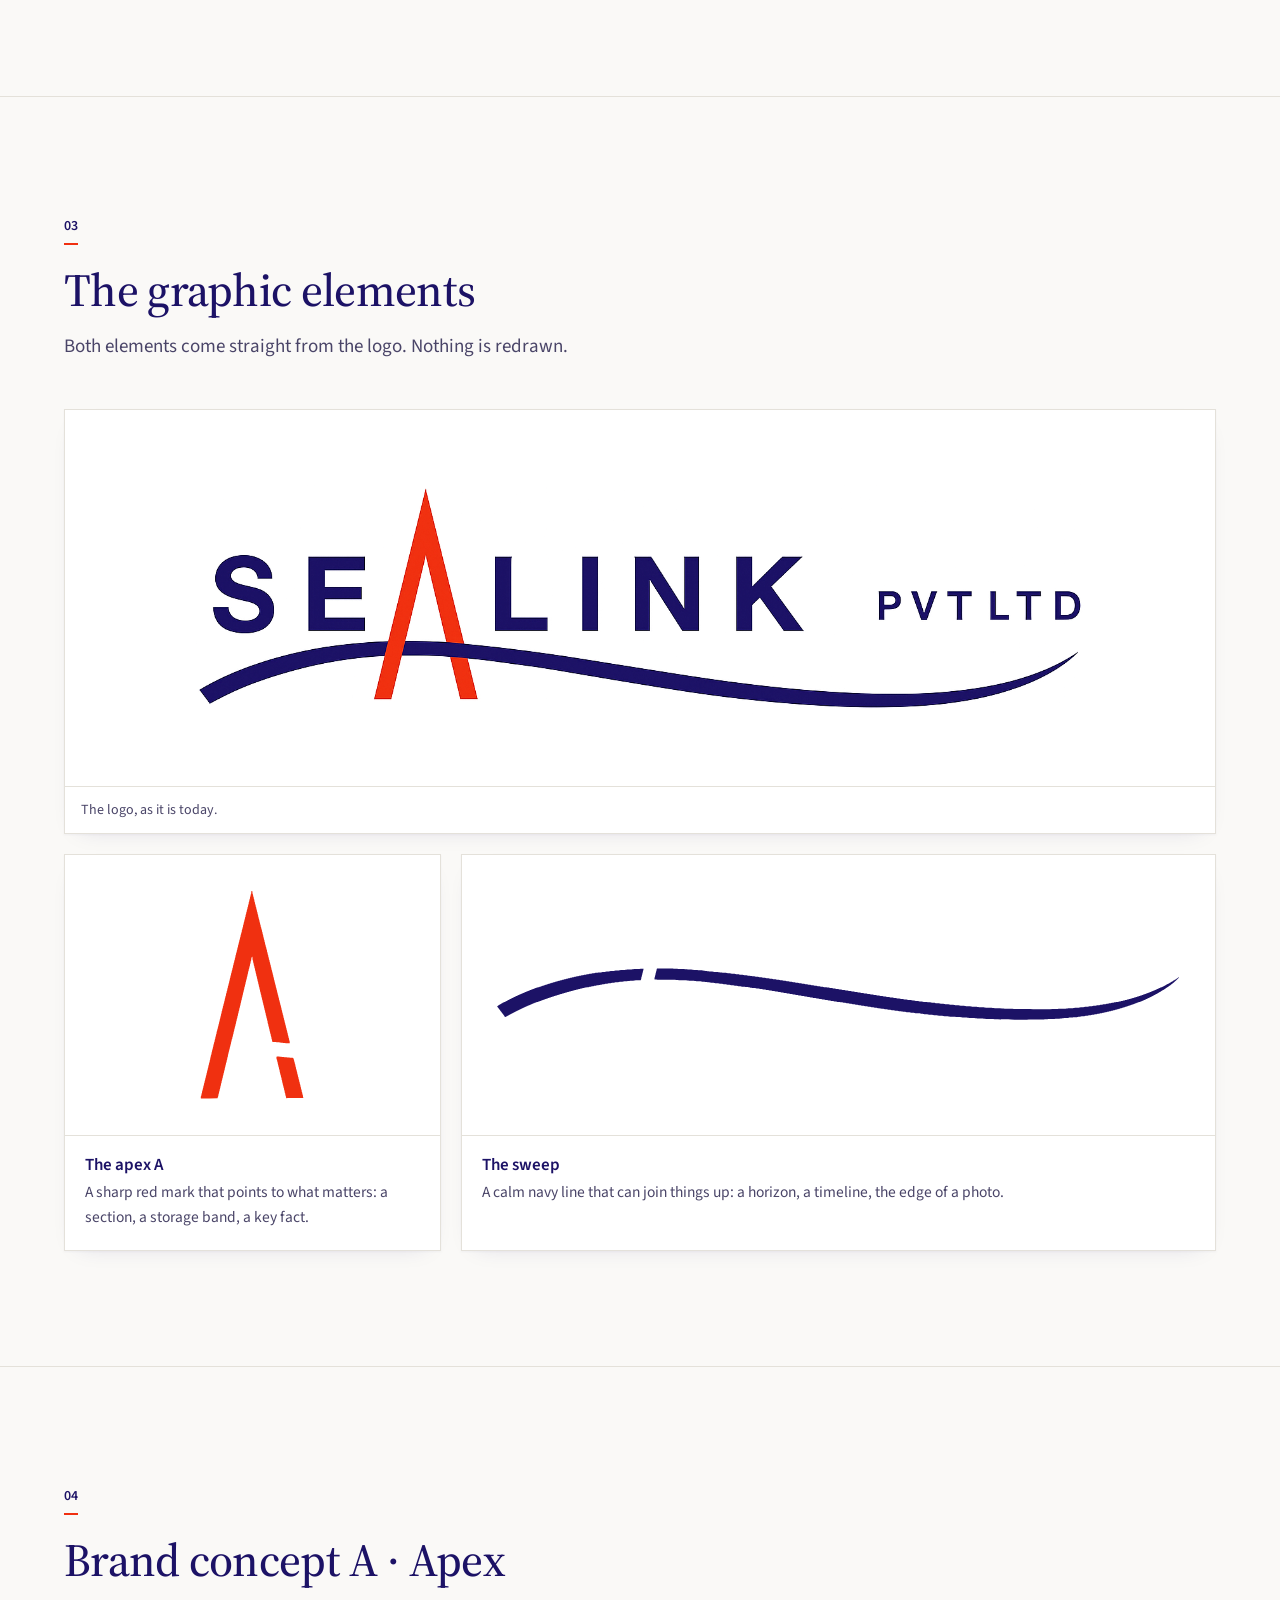
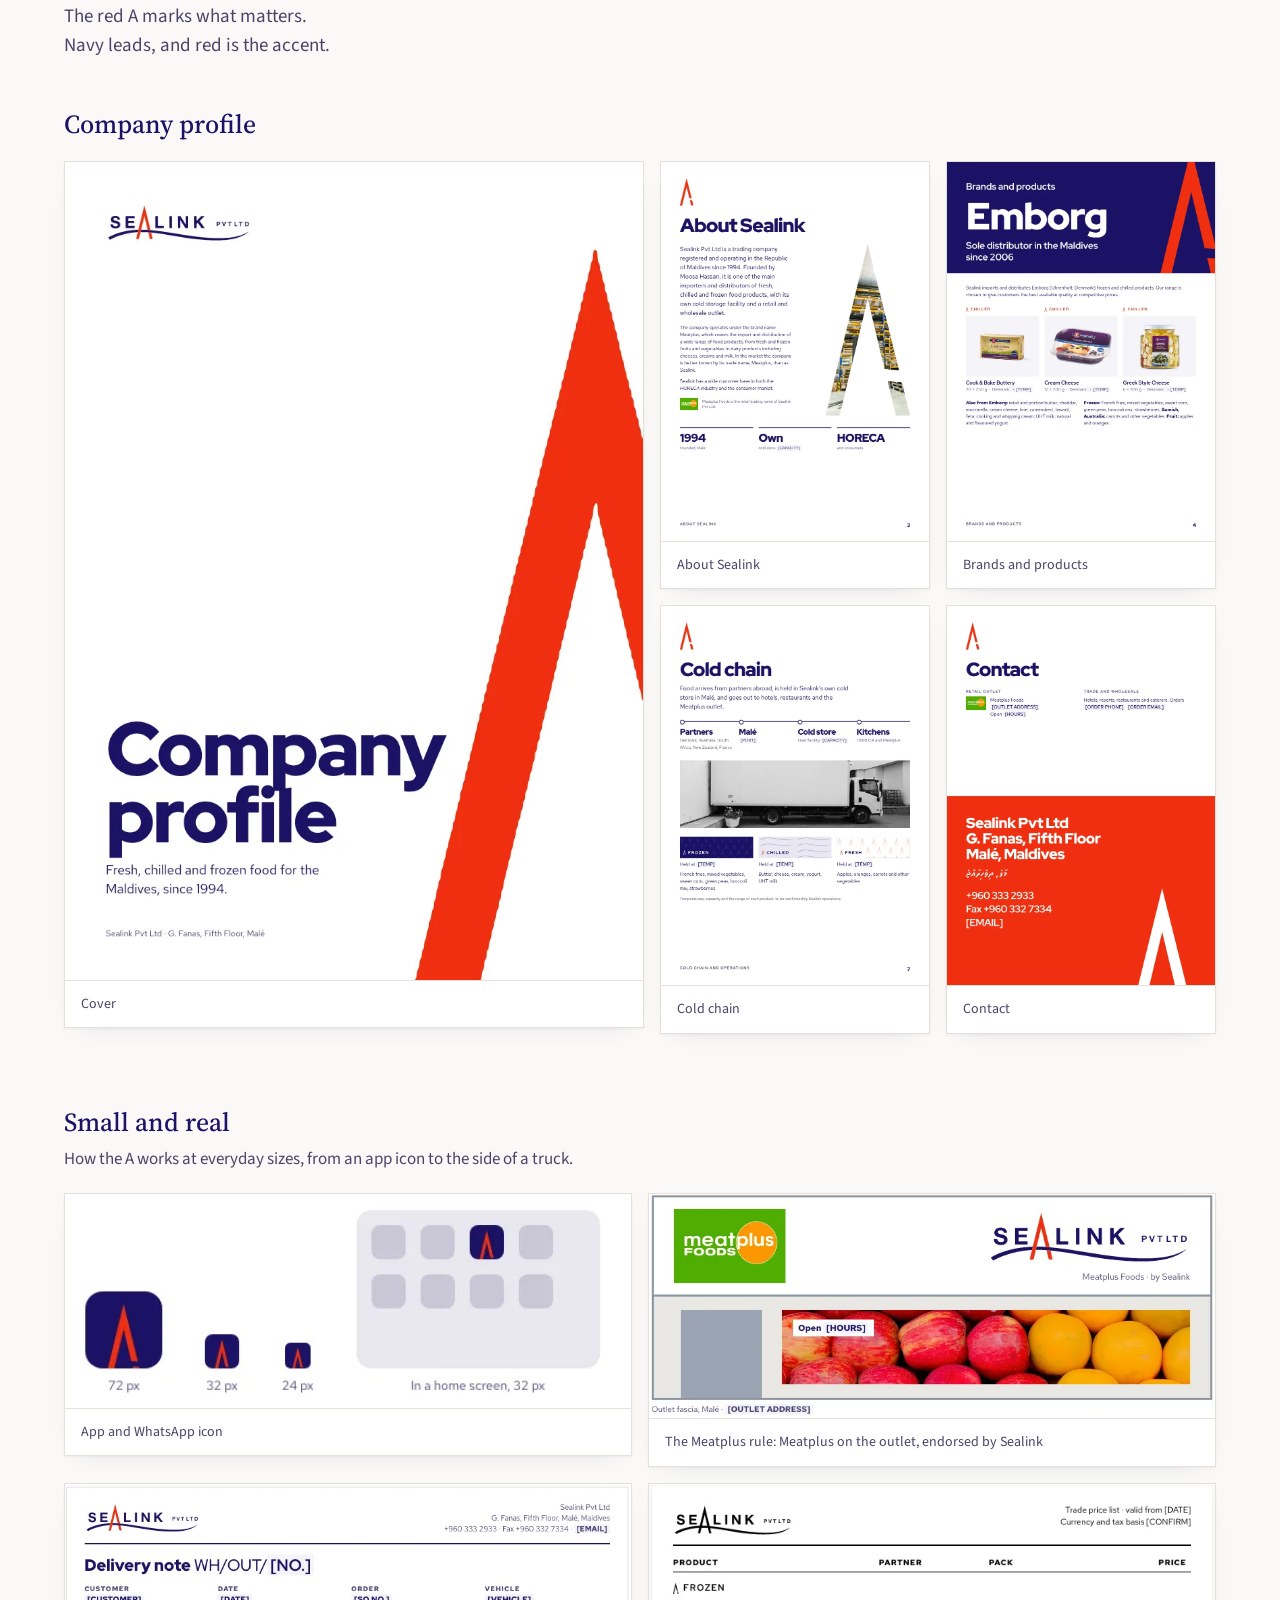
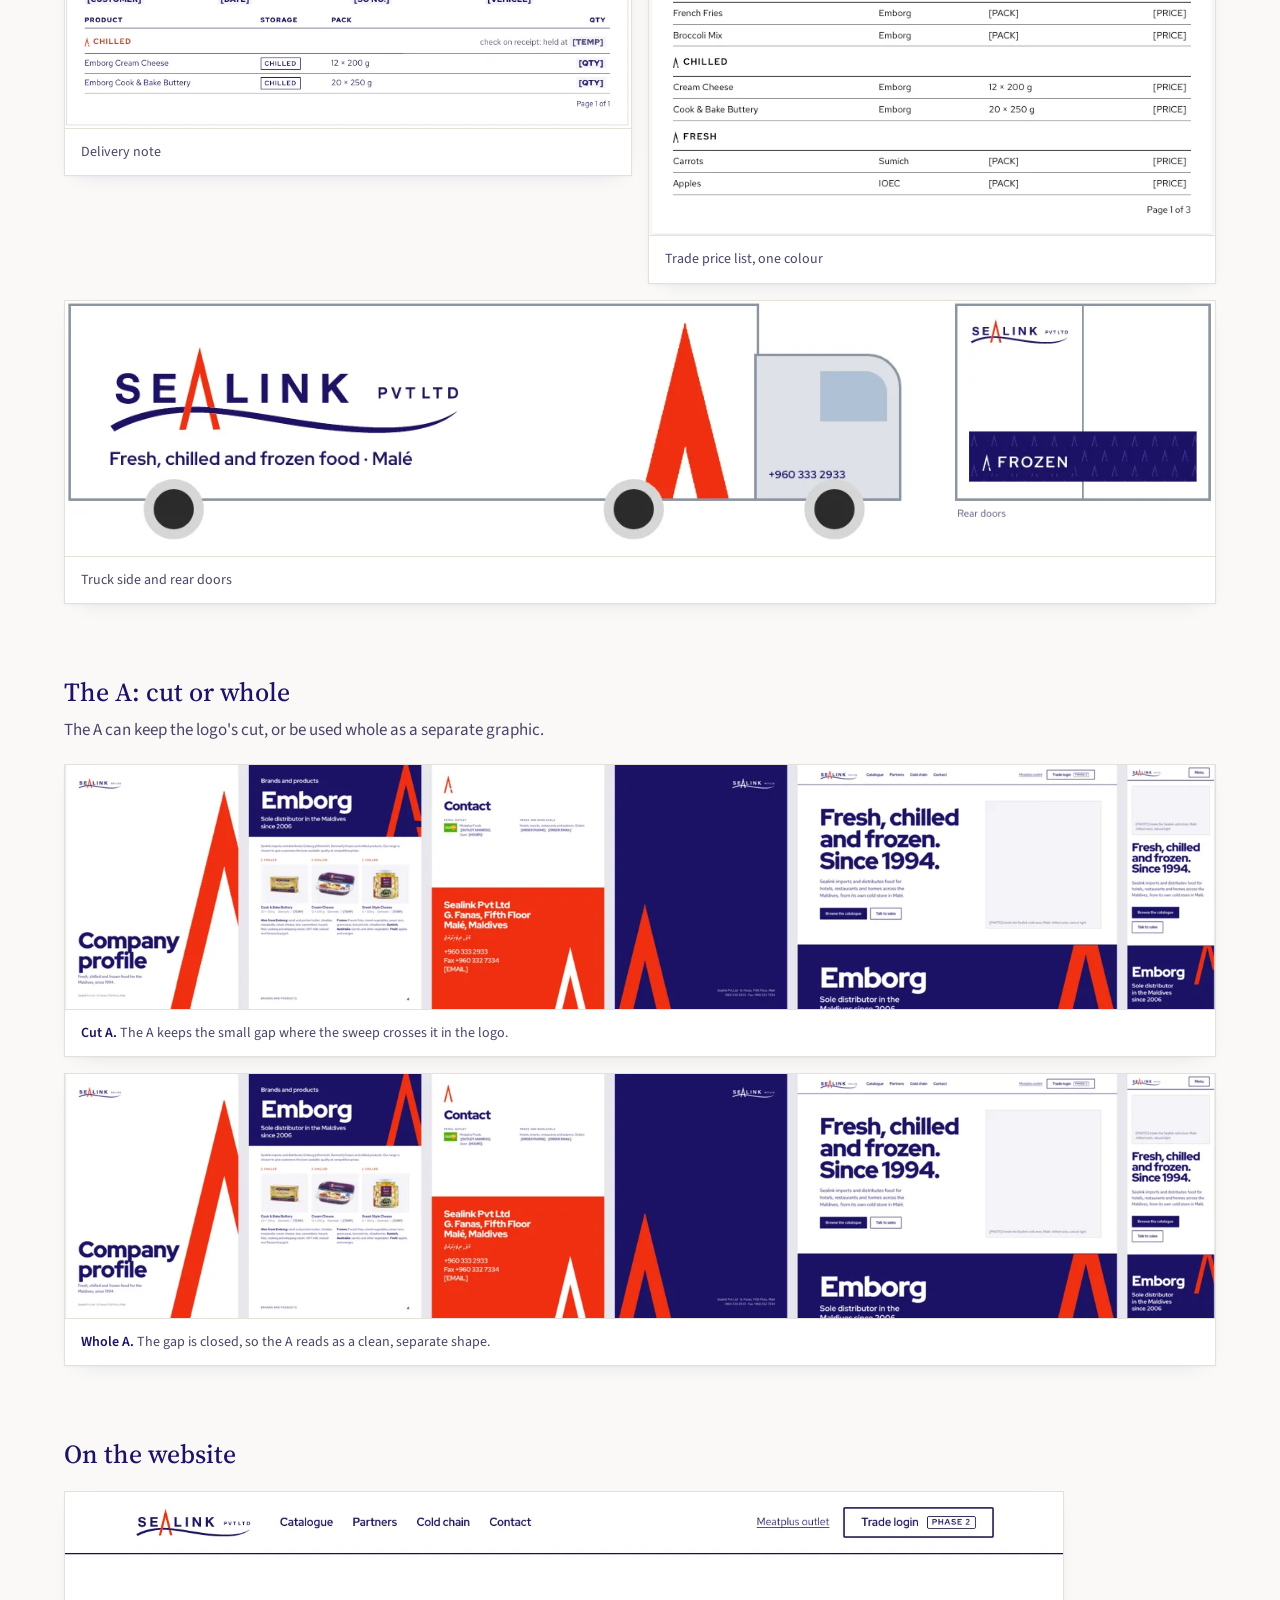
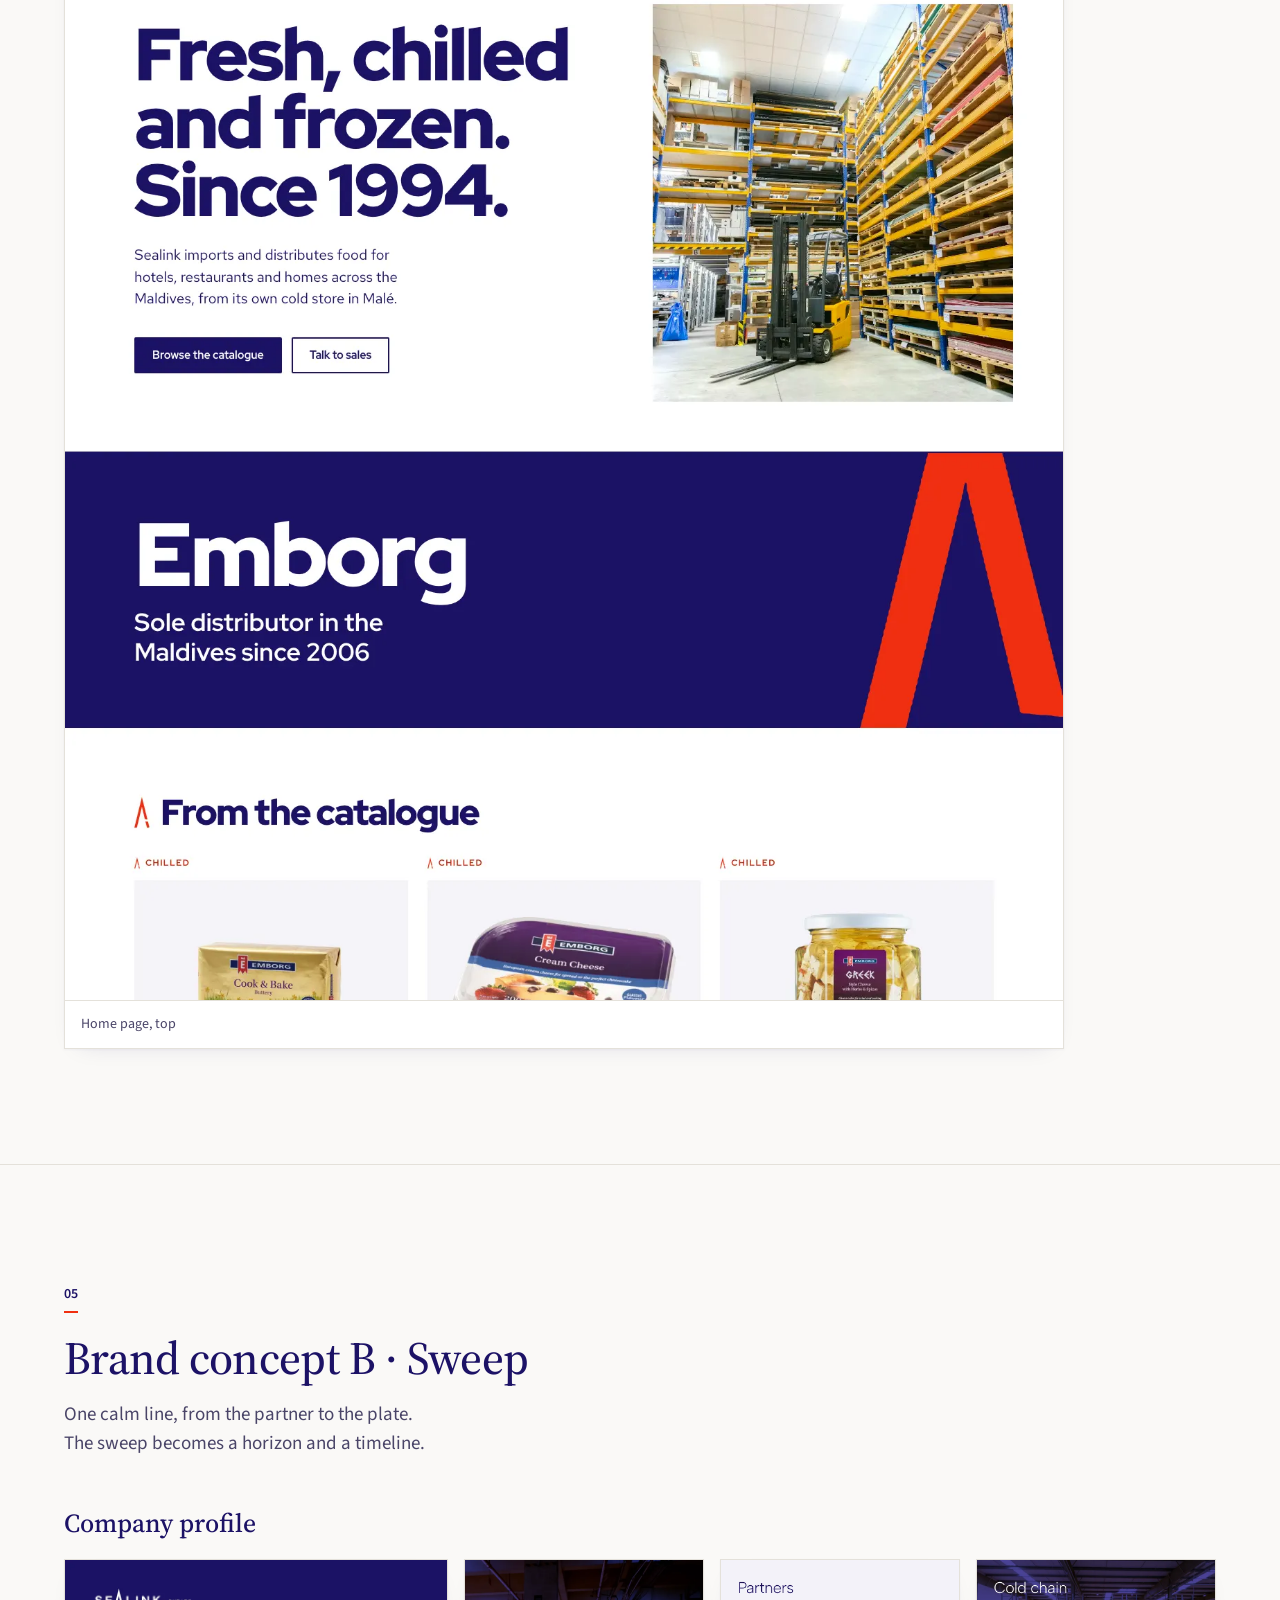
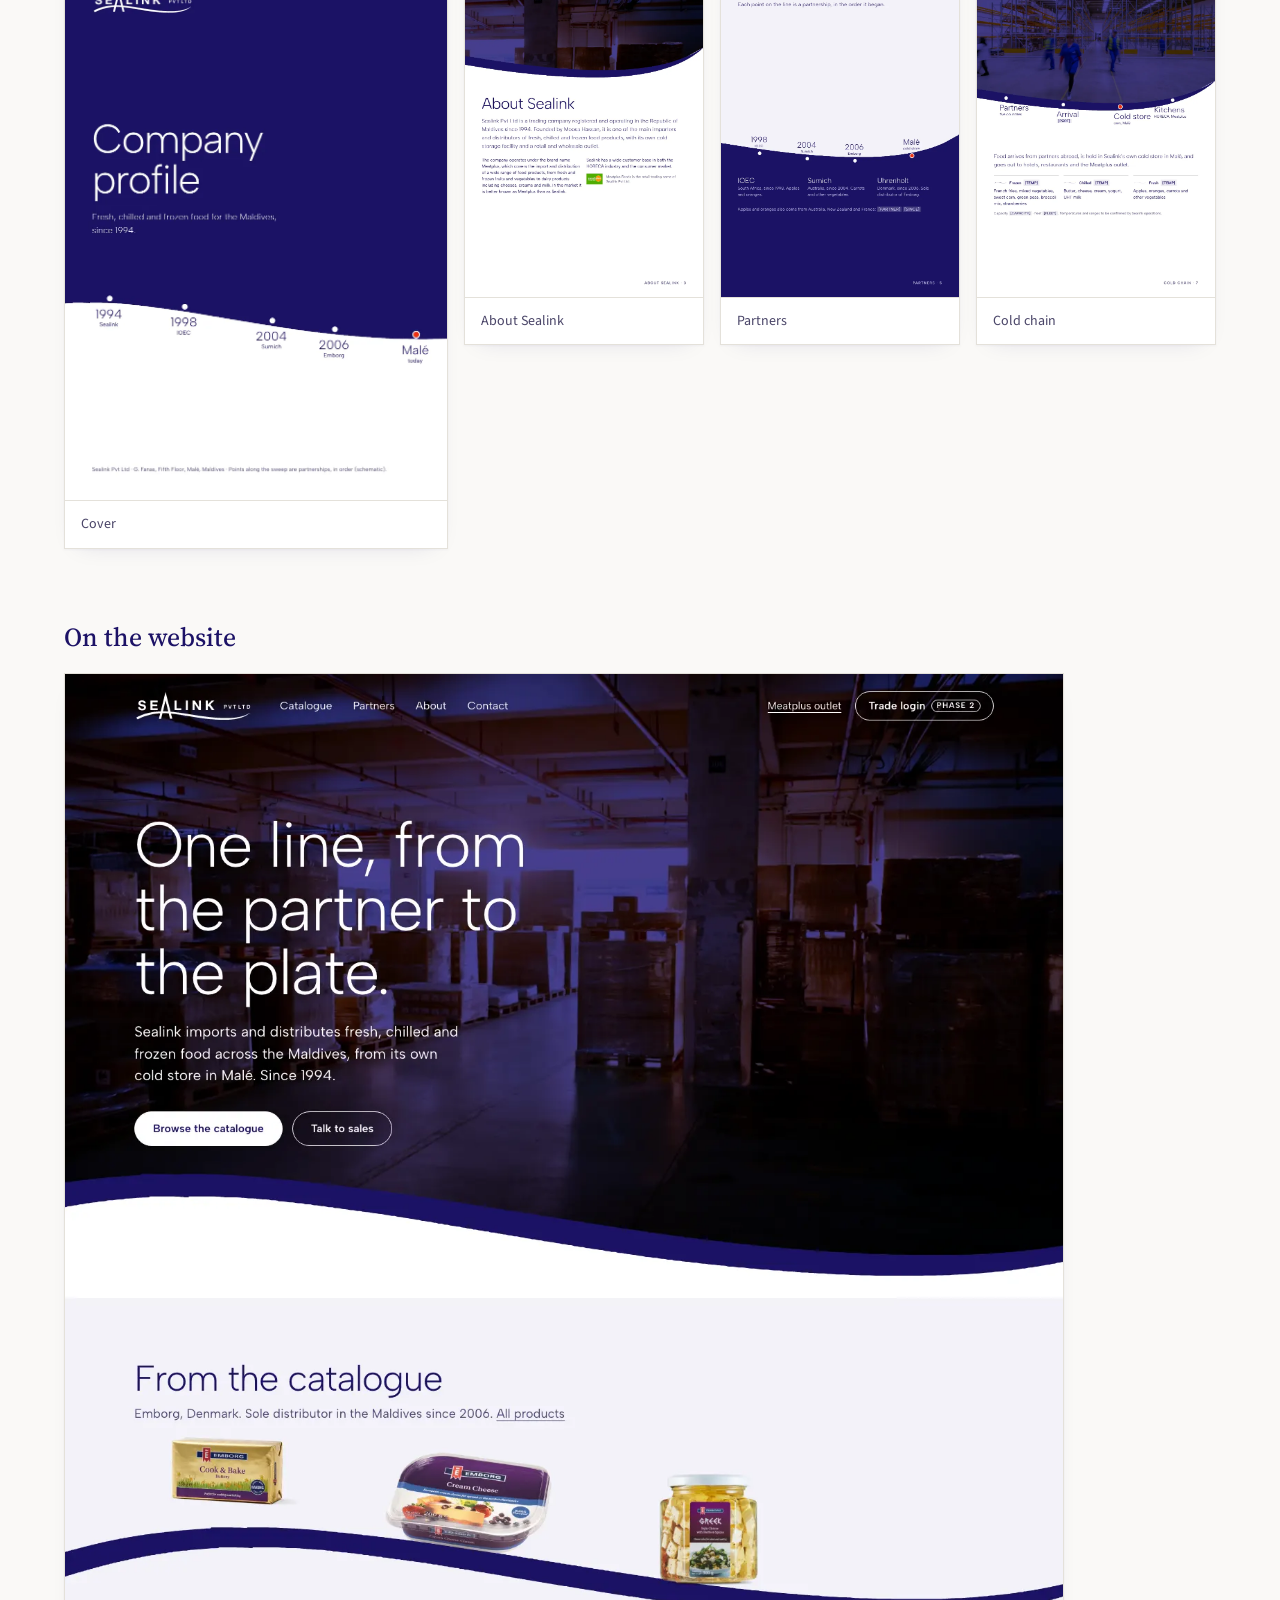
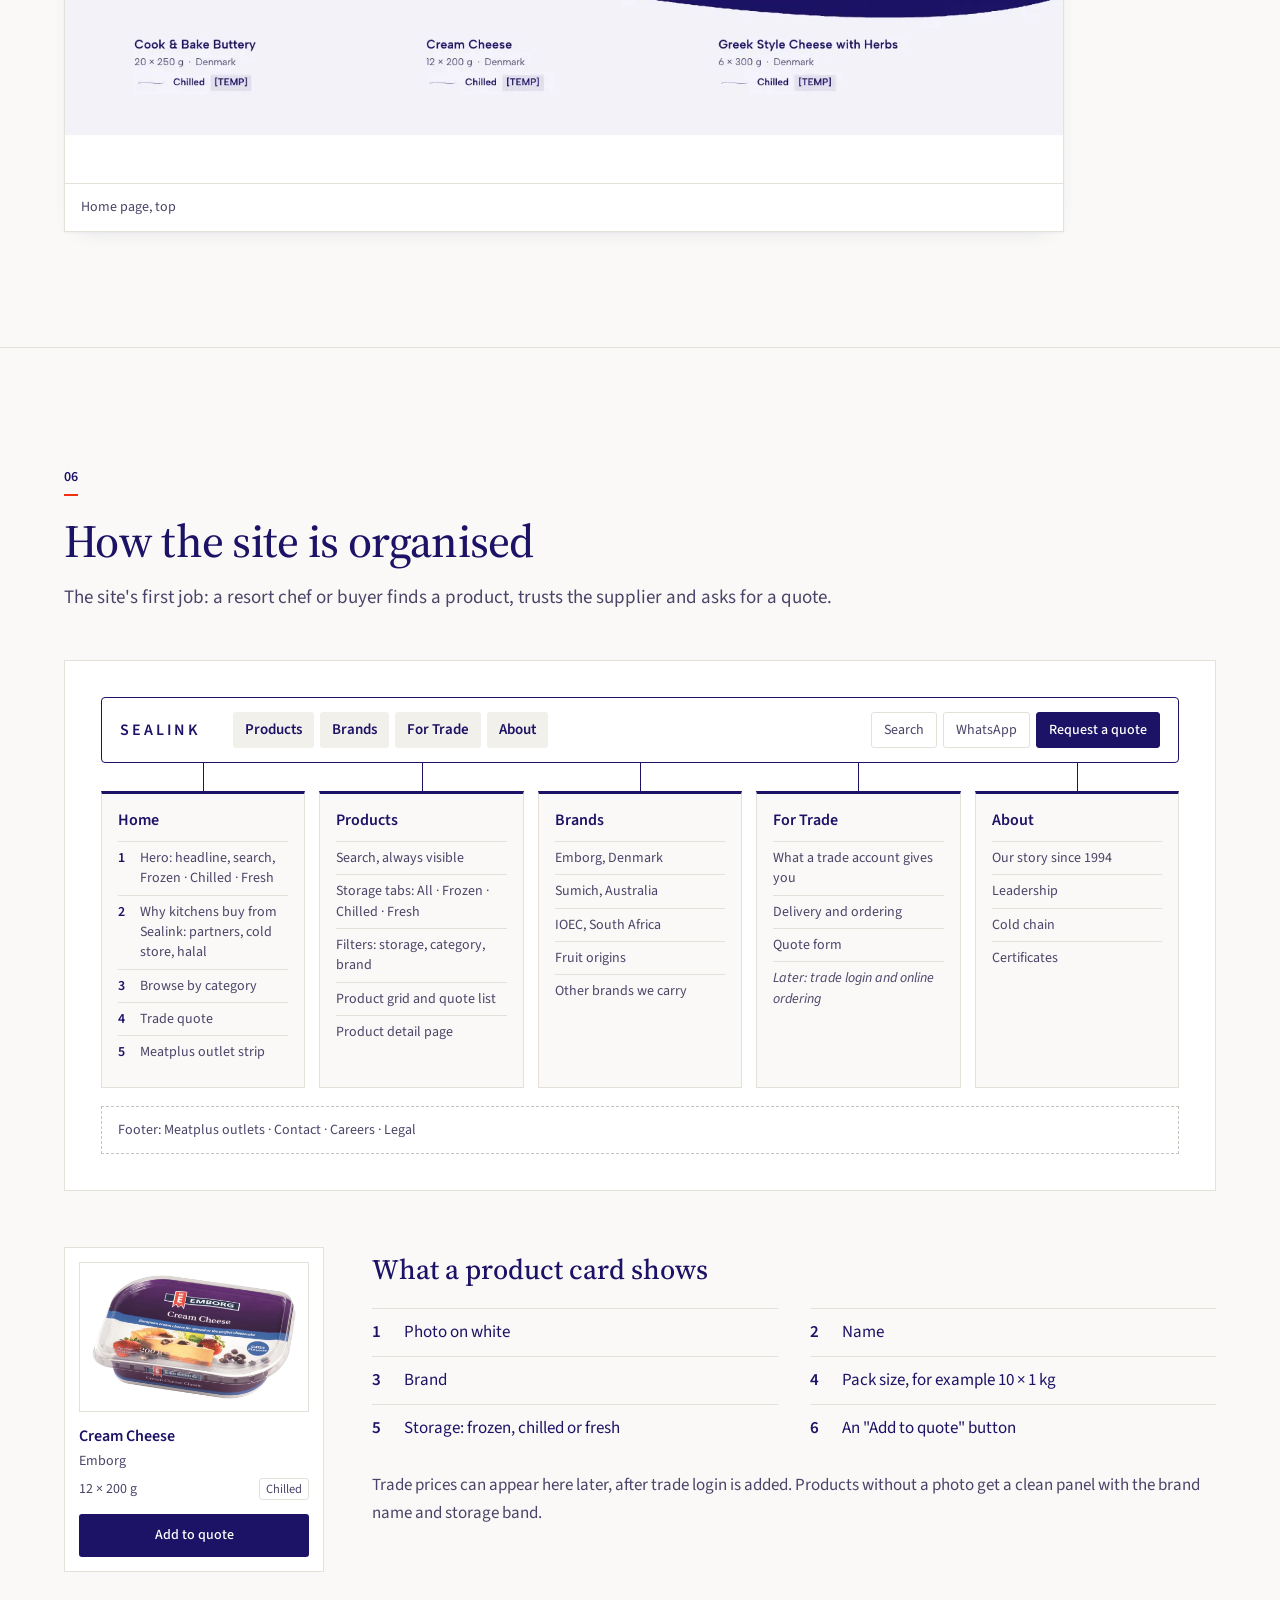
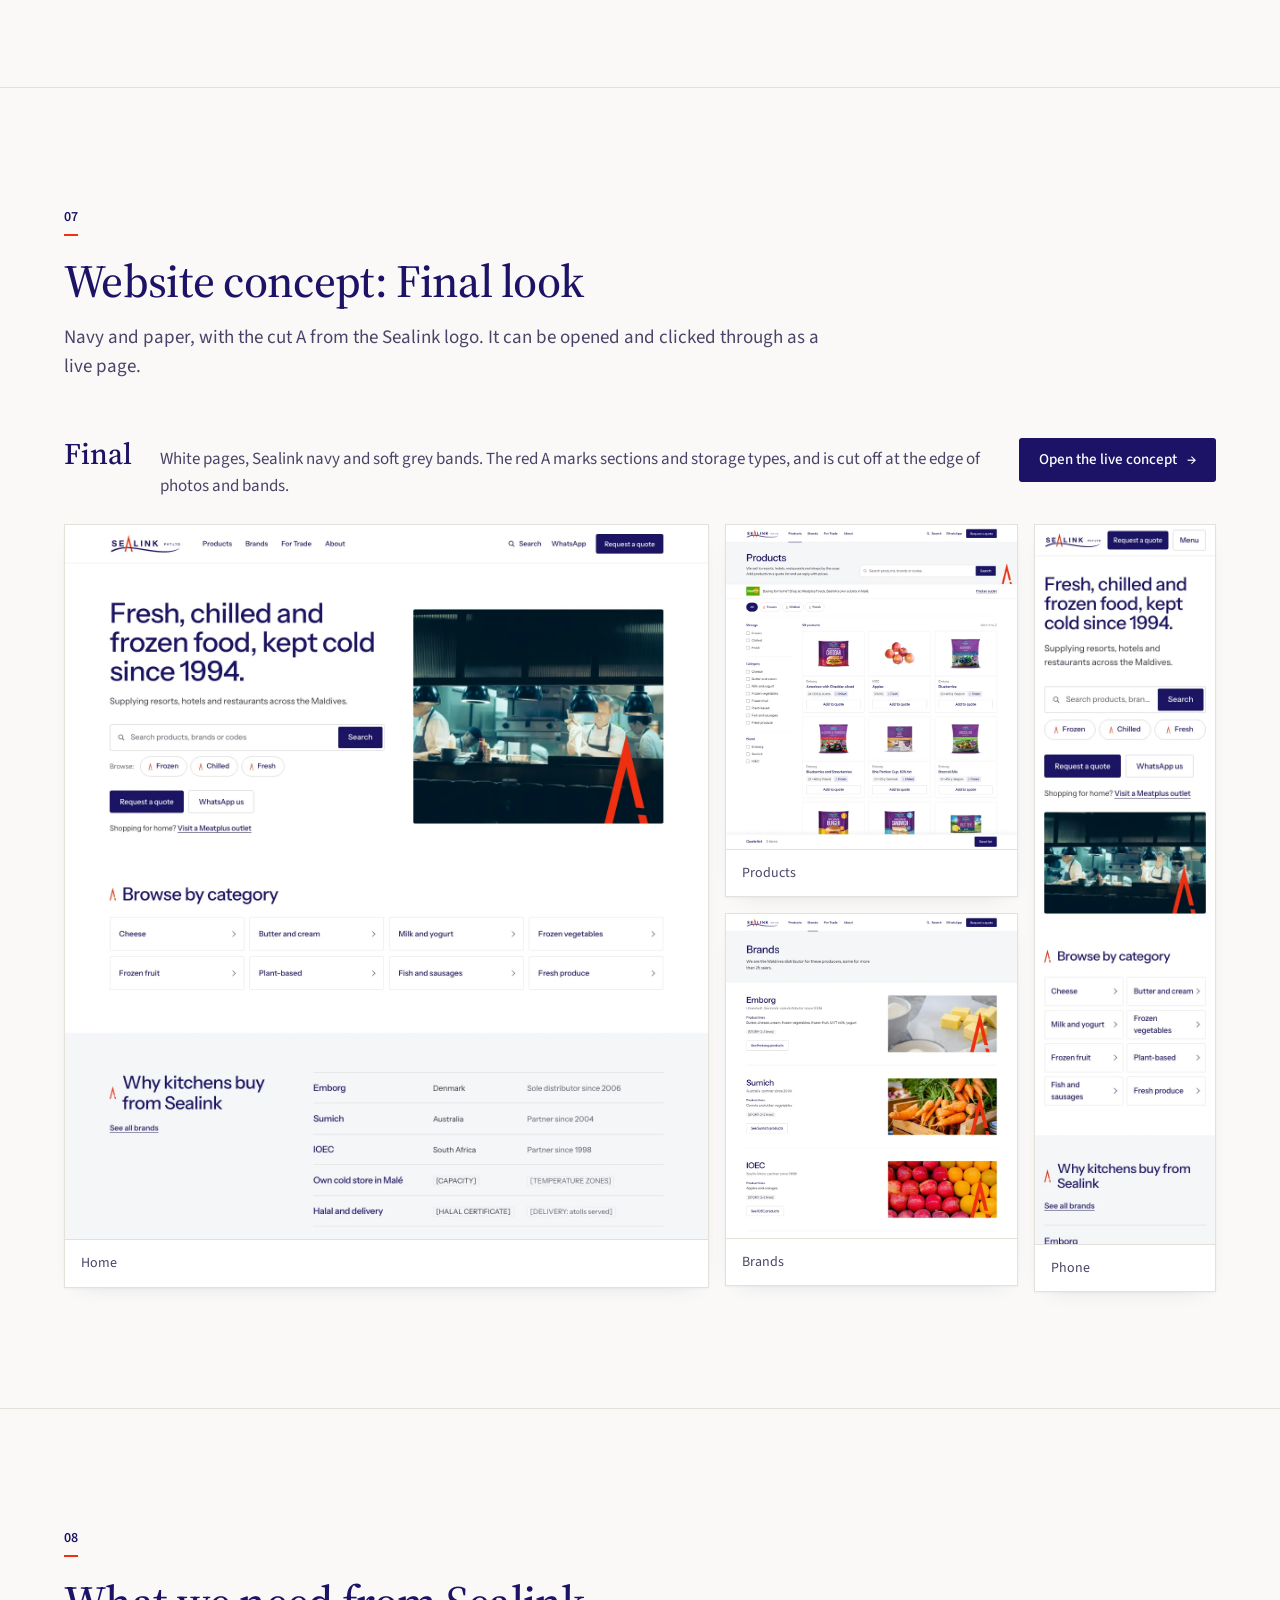
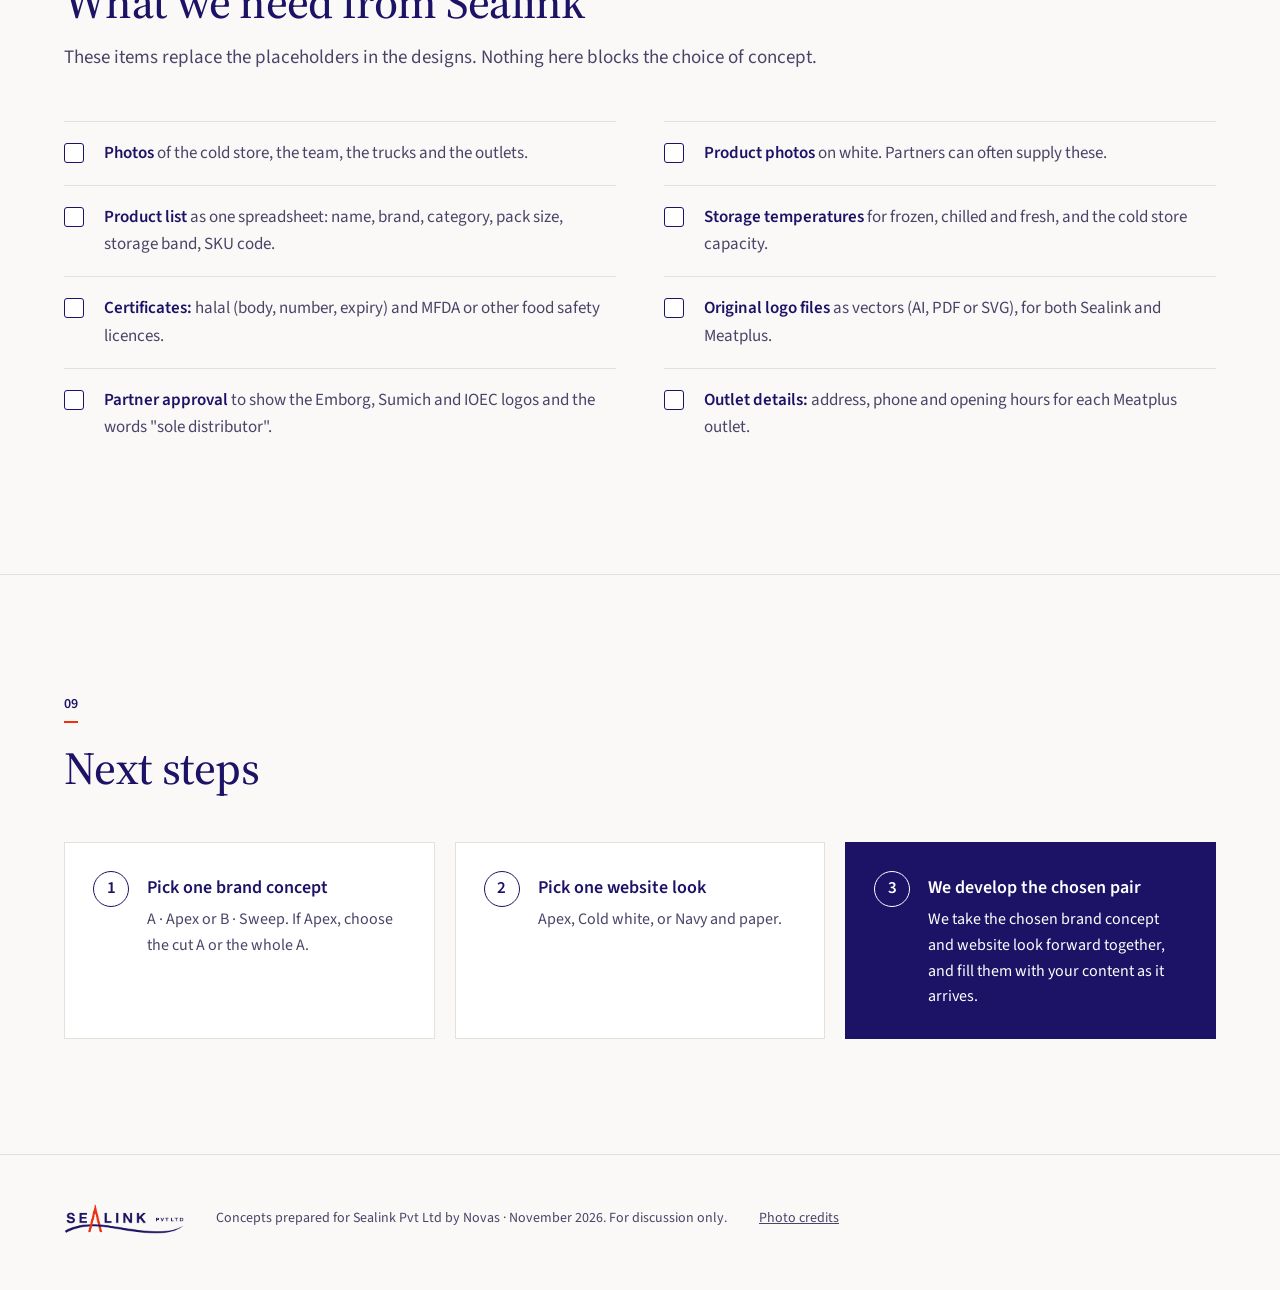
==== commit 330b89ad: "Remove old look code; brand book shows only the Final look Drop the dead Apex and Cold white branche" ====
--- a/index.html
+++ b/index.html
@@ -22,7 +22,7 @@
       <li><a href="#apex"><span>04</span>Concept A</a></li>
       <li><a href="#sweep"><span>05</span>Concept B</a></li>
       <li><a href="#sitemap"><span>06</span>Structure</a></li>
-      <li><a href="#looks"><span>07</span>Web looks</a></li>
+      <li><a href="#looks"><span>07</span>Website</a></li>
       <li><a href="#needs"><span>08</span>What we need</a></li>
       <li><a href="#next"><span>09</span>Next steps</a></li>
     </ol>
@@ -221,57 +221,25 @@
   </div>
 </section>
 
-<!-- 07 Website looks -->
+<!-- 07 Website concept -->
 <section id="looks">
   <div class="wrap">
-    <header class="sec-head"><span class="num">07</span><h2>Website concepts: 3 looks</h2>
-      <p class="lede">The same content and structure in three visual looks. Each one can be opened and clicked through as a live page.</p></header>
+    <header class="sec-head"><span class="num">07</span><h2>Website concept: Final look</h2>
+      <p class="lede">Navy and paper, with the cut A from the Sealink logo. It can be opened and clicked through as a live page.</p></header>
 
     <article class="look">
       <div class="look-head">
-        <h3><span class="look-n">1</span>Apex</h3>
-        <p>Strong navy headlines with the red A as a marker. Confident and direct.</p>
-        <a class="btn" href="concepts/index.html#v=apex&amp;p=home">Open the live concept</a>
+        <h3>Final</h3>
+        <p>White pages, Sealink navy and soft grey bands. The red A marks sections and storage types, and is cut off at the edge of photos and bands.</p>
+        <a class="btn" href="concepts/index.html#v=final&amp;p=home">Open the live concept</a>
       </div>
       <div class="look-grid">
-        <figure class="frame lg-home"><img src="img/web/apex-home.webp" alt="Apex look, home page" width="1440" height="1600" loading="lazy"><figcaption>Home</figcaption></figure>
+        <figure class="frame lg-home"><img src="img/web/final-home.webp" alt="Final look, home page" width="1440" height="1600" loading="lazy"><figcaption>Home</figcaption></figure>
         <div class="lg-side">
-          <figure class="frame"><img src="img/web/apex-products.webp" alt="Apex look, products page" width="800" height="889" loading="lazy"><figcaption>Products</figcaption></figure>
-          <figure class="frame"><img src="img/web/apex-brands.webp" alt="Apex look, brands page" width="800" height="889" loading="lazy"><figcaption>Brands</figcaption></figure>
-        </div>
-        <figure class="frame lg-mob"><img src="img/web/apex-mobile.webp" alt="Apex look, home page on a phone" width="390" height="1560" loading="lazy"><figcaption>Phone</figcaption></figure>
-      </div>
-    </article>
-
-    <article class="look">
-      <div class="look-head">
-        <h3><span class="look-n">2</span>Cold white</h3>
-        <p>Cool white and deep sea blue, set out like a clear spec sheet.</p>
-        <a class="btn" href="concepts/index.html#v=cold&amp;p=home">Open the live concept</a>
-      </div>
-      <div class="look-grid">
-        <figure class="frame lg-home"><img src="img/web/cold-home.webp" alt="Cold white look, home page" width="1440" height="1600" loading="lazy"><figcaption>Home</figcaption></figure>
-        <div class="lg-side">
-          <figure class="frame"><img src="img/web/cold-products.webp" alt="Cold white look, products page" width="800" height="889" loading="lazy"><figcaption>Products</figcaption></figure>
-          <figure class="frame"><img src="img/web/cold-brands.webp" alt="Cold white look, brands page" width="800" height="889" loading="lazy"><figcaption>Brands</figcaption></figure>
-        </div>
-        <figure class="frame lg-mob"><img src="img/web/cold-mobile.webp" alt="Cold white look, home page on a phone" width="390" height="1560" loading="lazy"><figcaption>Phone</figcaption></figure>
-      </div>
-    </article>
-
-    <article class="look">
-      <div class="look-head">
-        <h3><span class="look-n">3</span>Navy and paper</h3>
-        <p>White pages, Sealink navy and soft grey bands. Calm and corporate.</p>
-        <a class="btn" href="concepts/index.html#v=paper&amp;p=home">Open the live concept</a>
-      </div>
-      <div class="look-grid">
-        <figure class="frame lg-home"><img src="img/web/paper-home.webp" alt="Navy and paper look, home page" width="1440" height="1600" loading="lazy"><figcaption>Home</figcaption></figure>
-        <div class="lg-side">
-          <figure class="frame"><img src="img/web/paper-products.webp" alt="Navy and paper look, products page" width="800" height="889" loading="lazy"><figcaption>Products</figcaption></figure>
-          <figure class="frame"><img src="img/web/paper-brands.webp" alt="Navy and paper look, brands page" width="800" height="889" loading="lazy"><figcaption>Brands</figcaption></figure>
-        </div>
-        <figure class="frame lg-mob"><img src="img/web/paper-mobile.webp" alt="Navy and paper look, home page on a phone" width="390" height="1560" loading="lazy"><figcaption>Phone</figcaption></figure>
+          <figure class="frame"><img src="img/web/final-products.webp" alt="Final look, products page" width="800" height="889" loading="lazy"><figcaption>Products</figcaption></figure>
+          <figure class="frame"><img src="img/web/final-brands.webp" alt="Final look, brands page" width="800" height="889" loading="lazy"><figcaption>Brands</figcaption></figure>
+        </div>
+        <figure class="frame lg-mob"><img src="img/web/final-mobile.webp" alt="Final look, home page on a phone" width="390" height="1560" loading="lazy"><figcaption>Phone</figcaption></figure>
       </div>
     </article>
   </div>
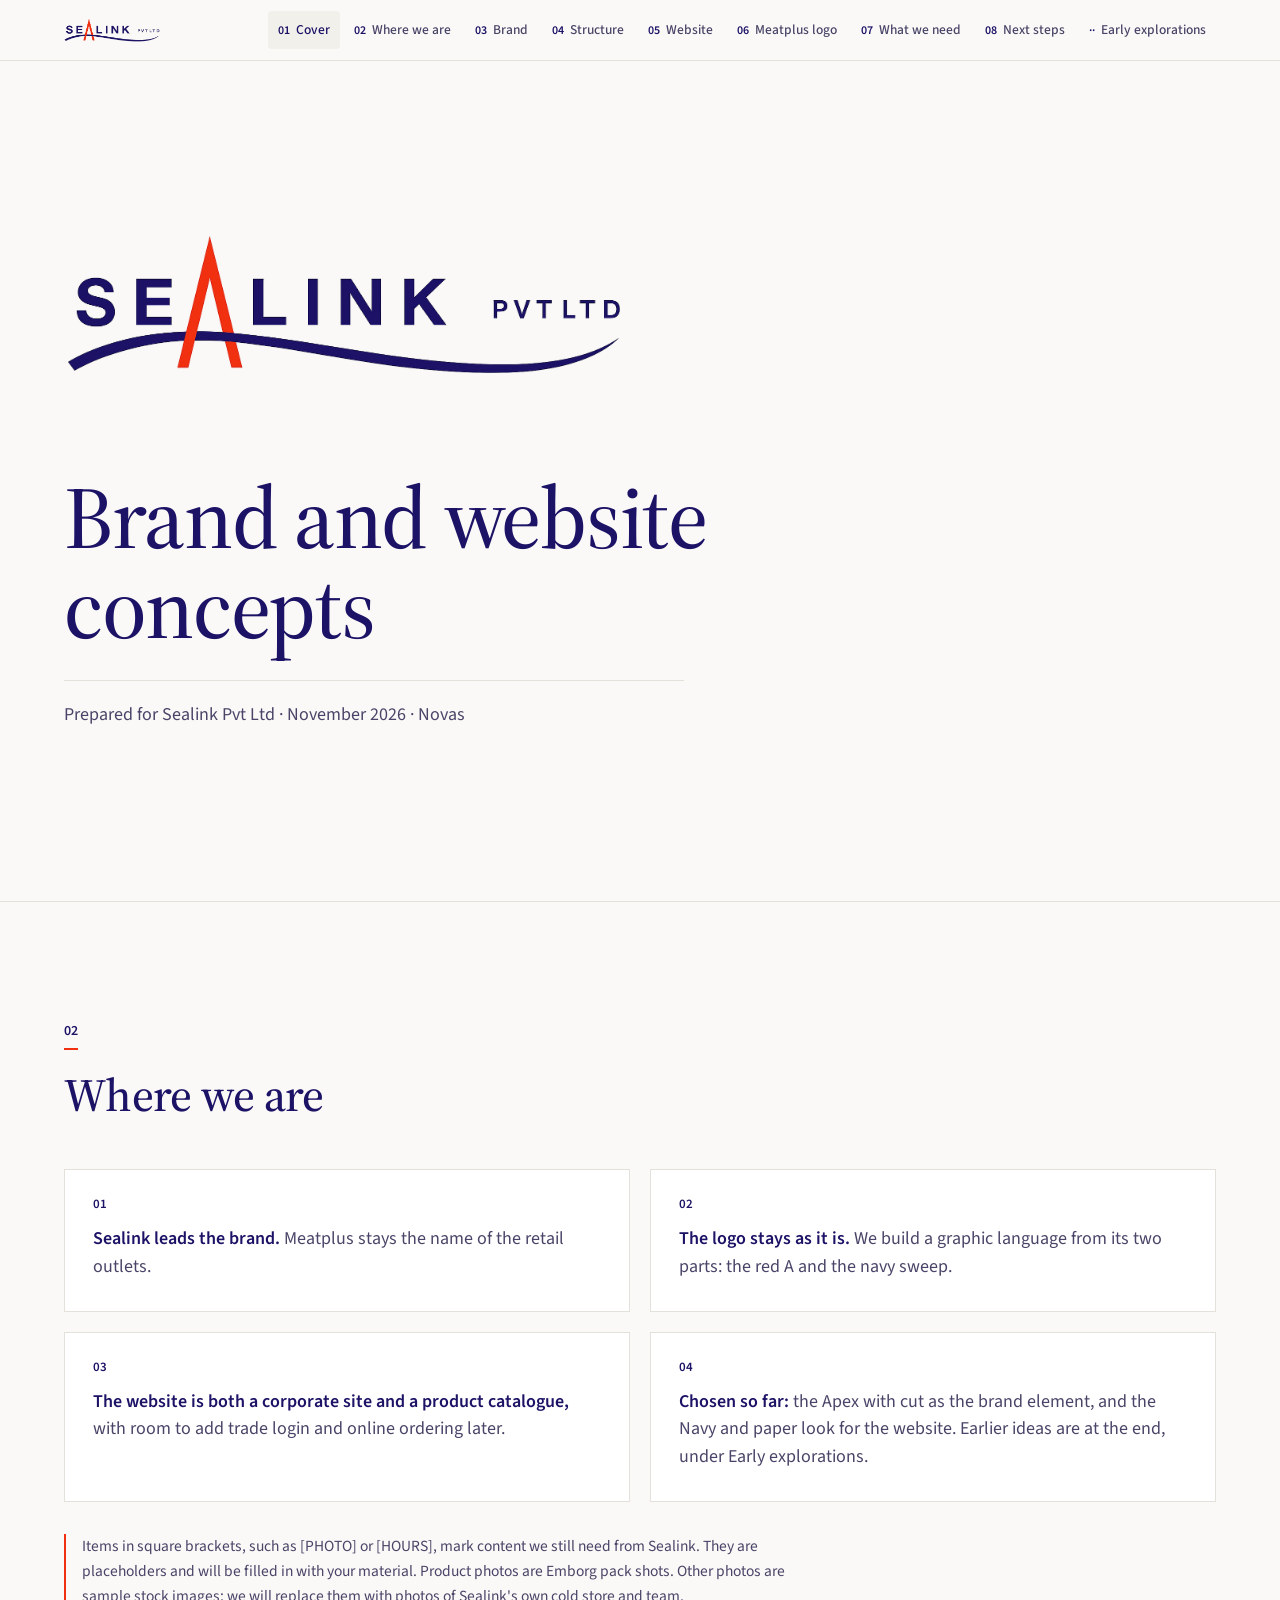
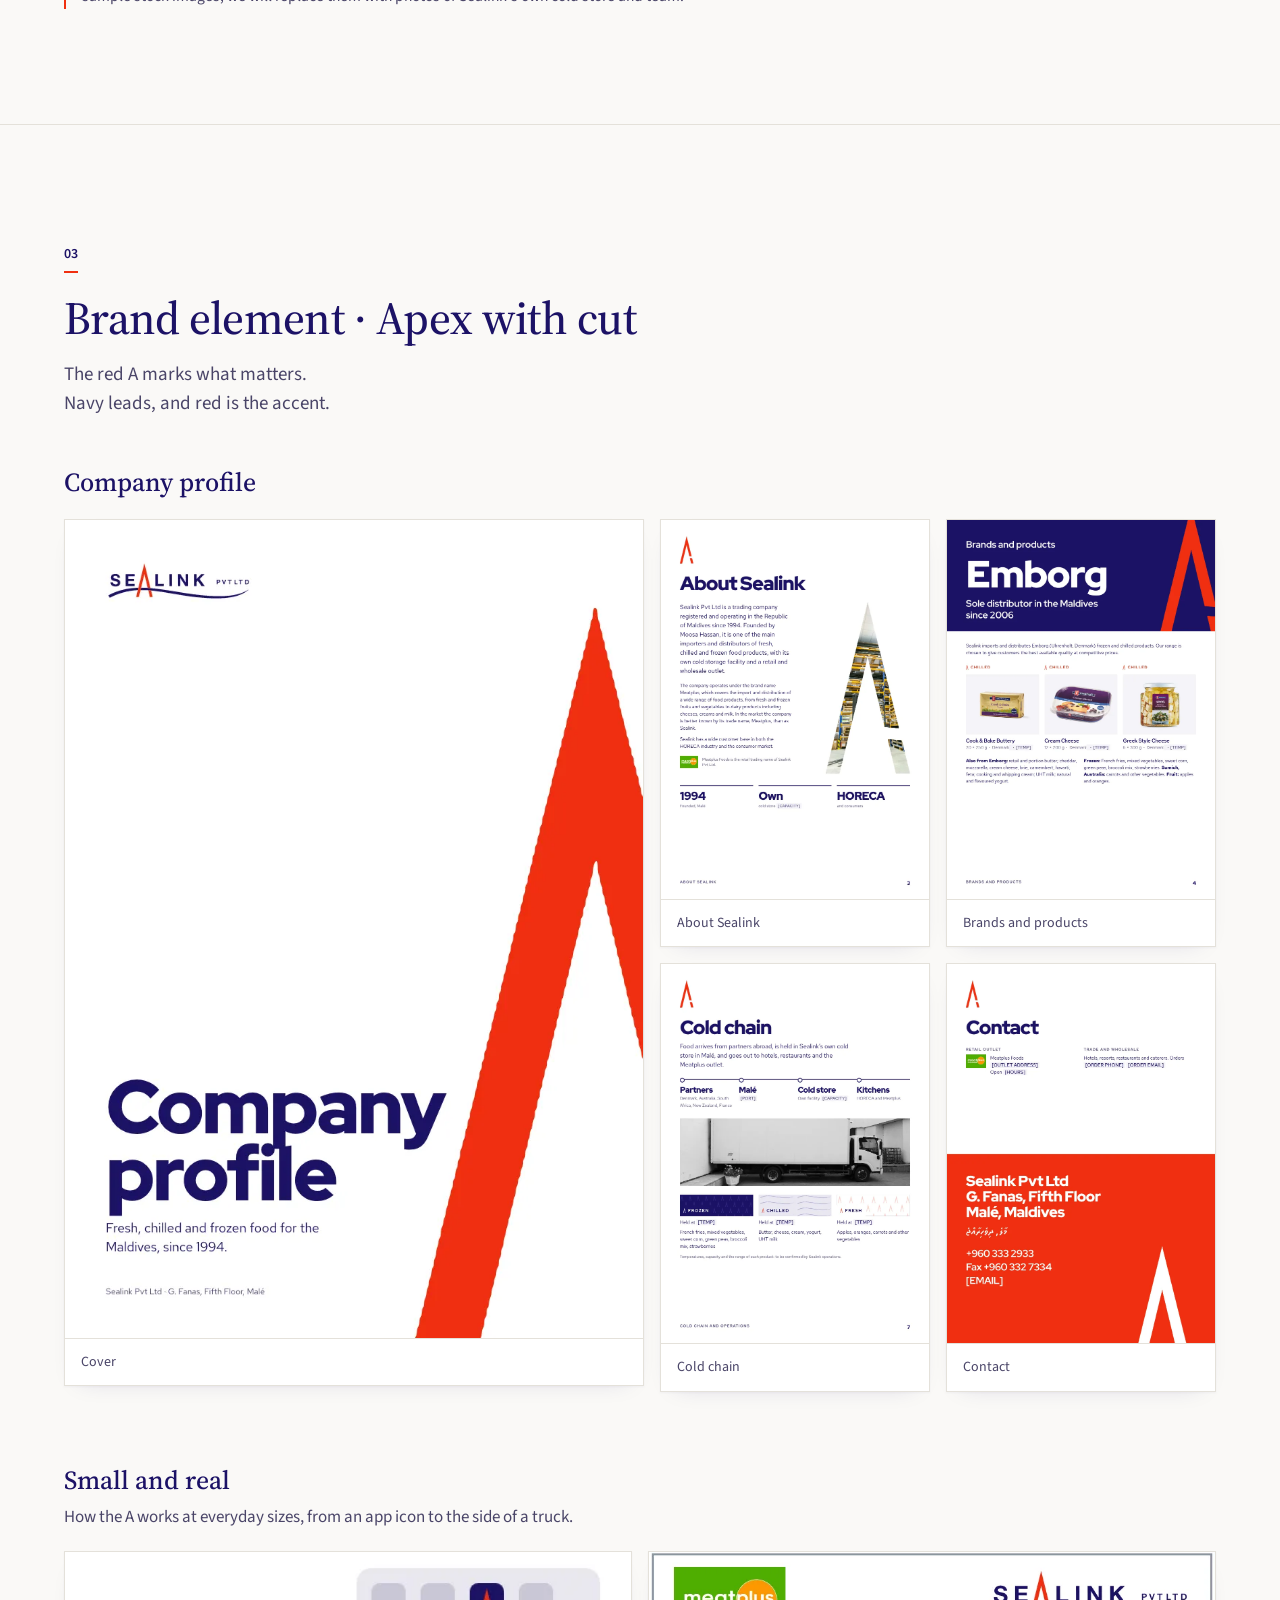
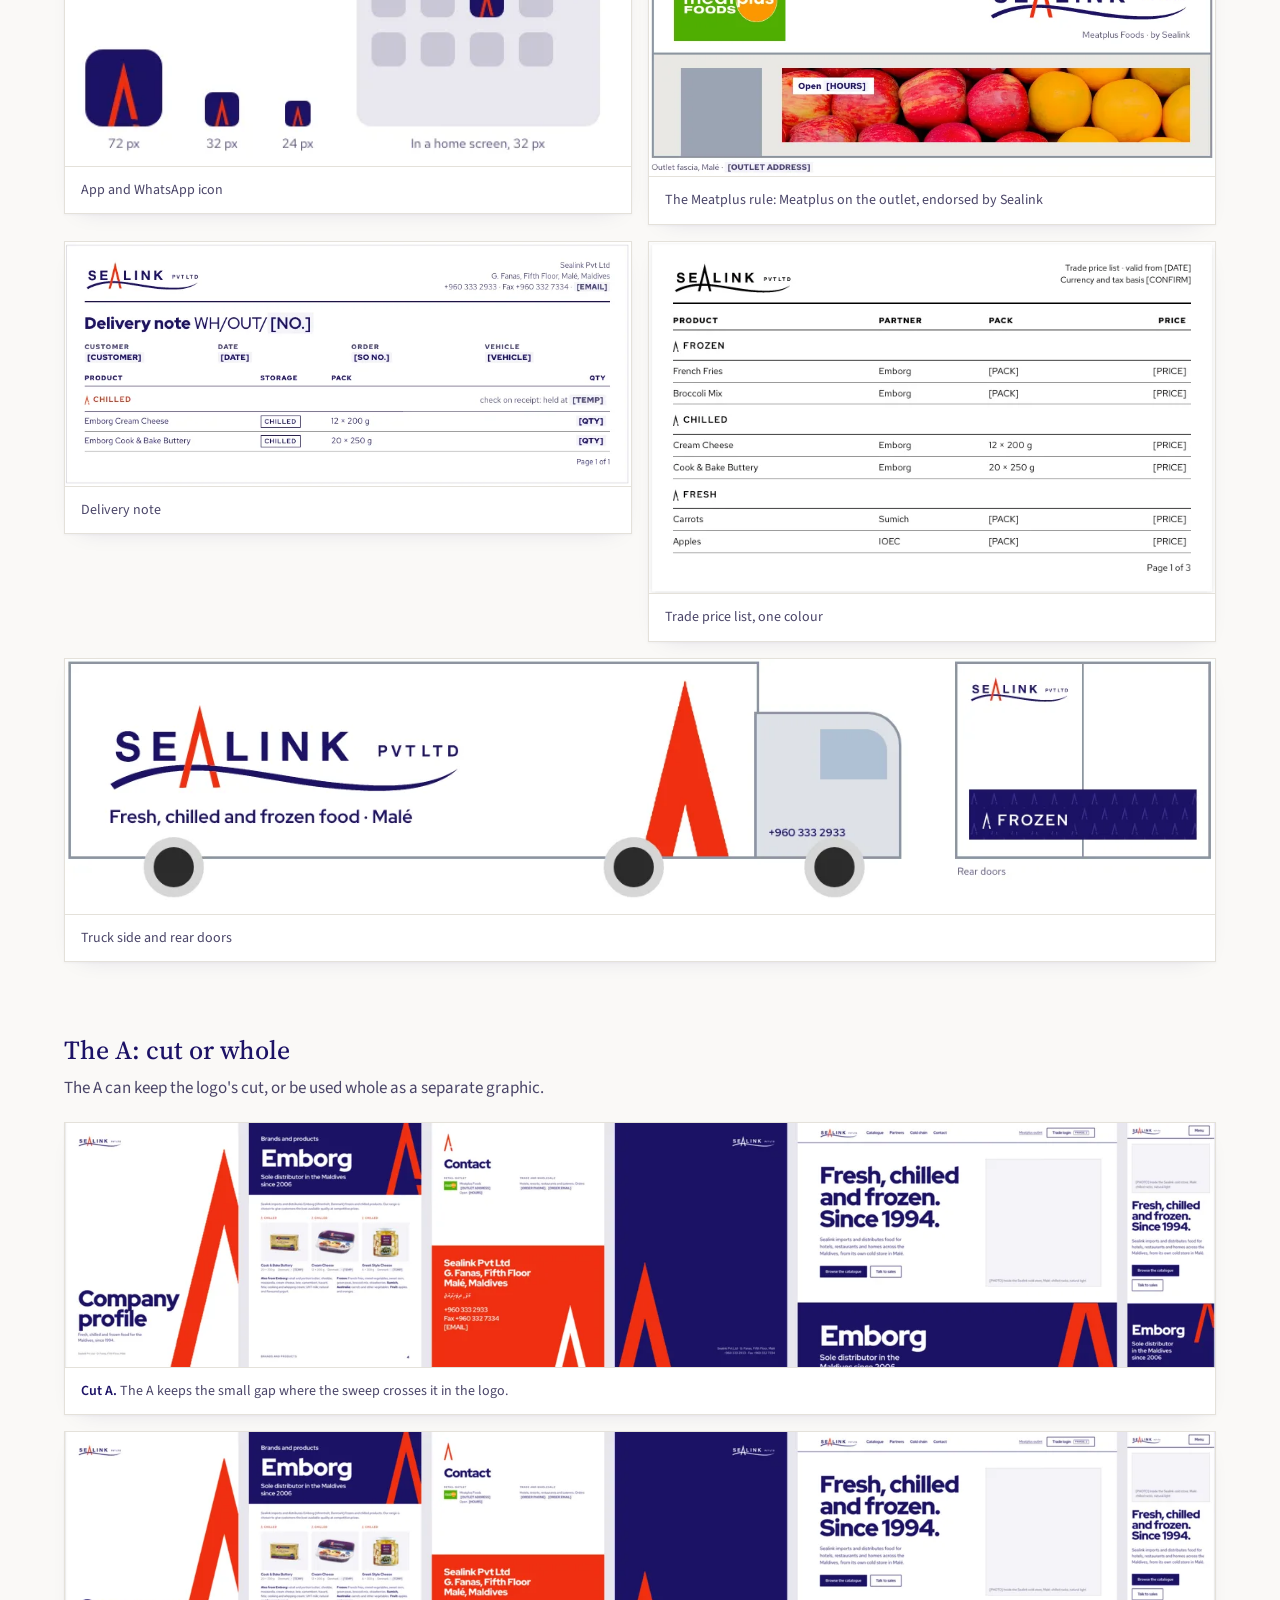
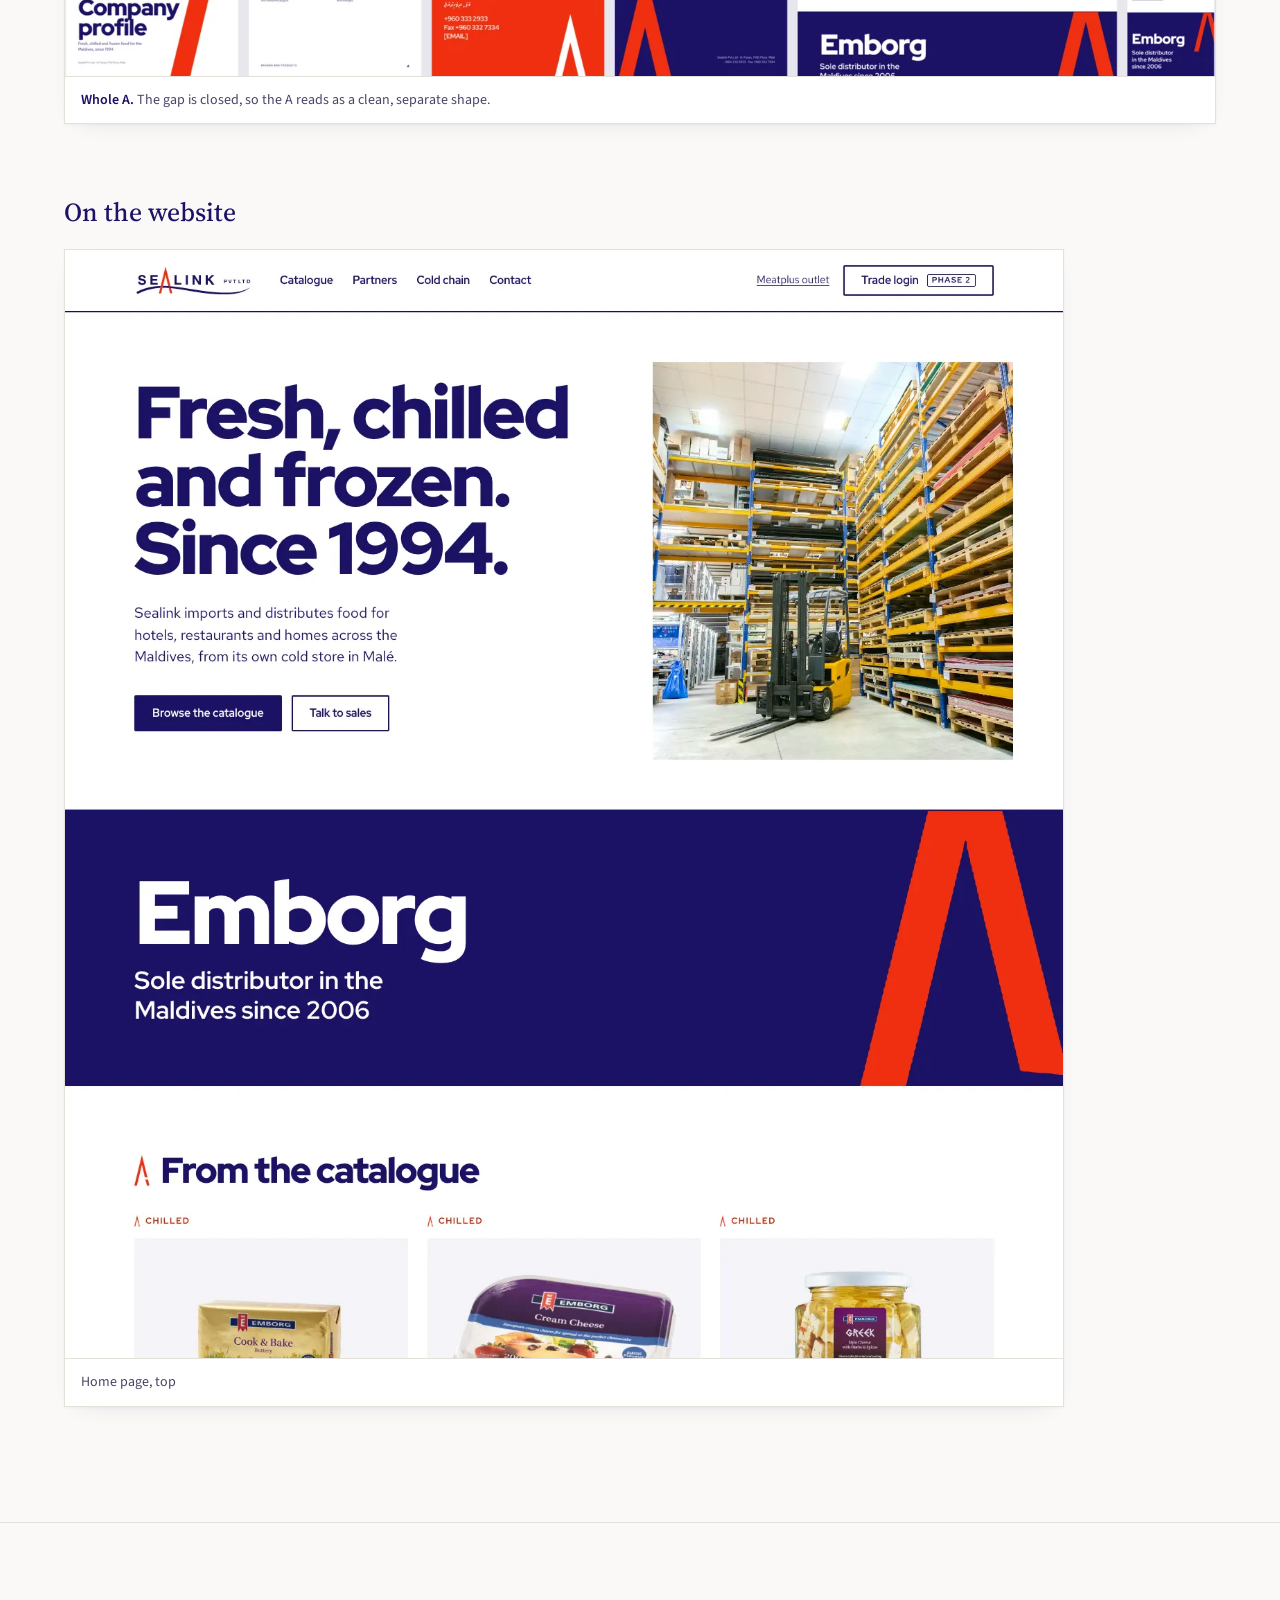
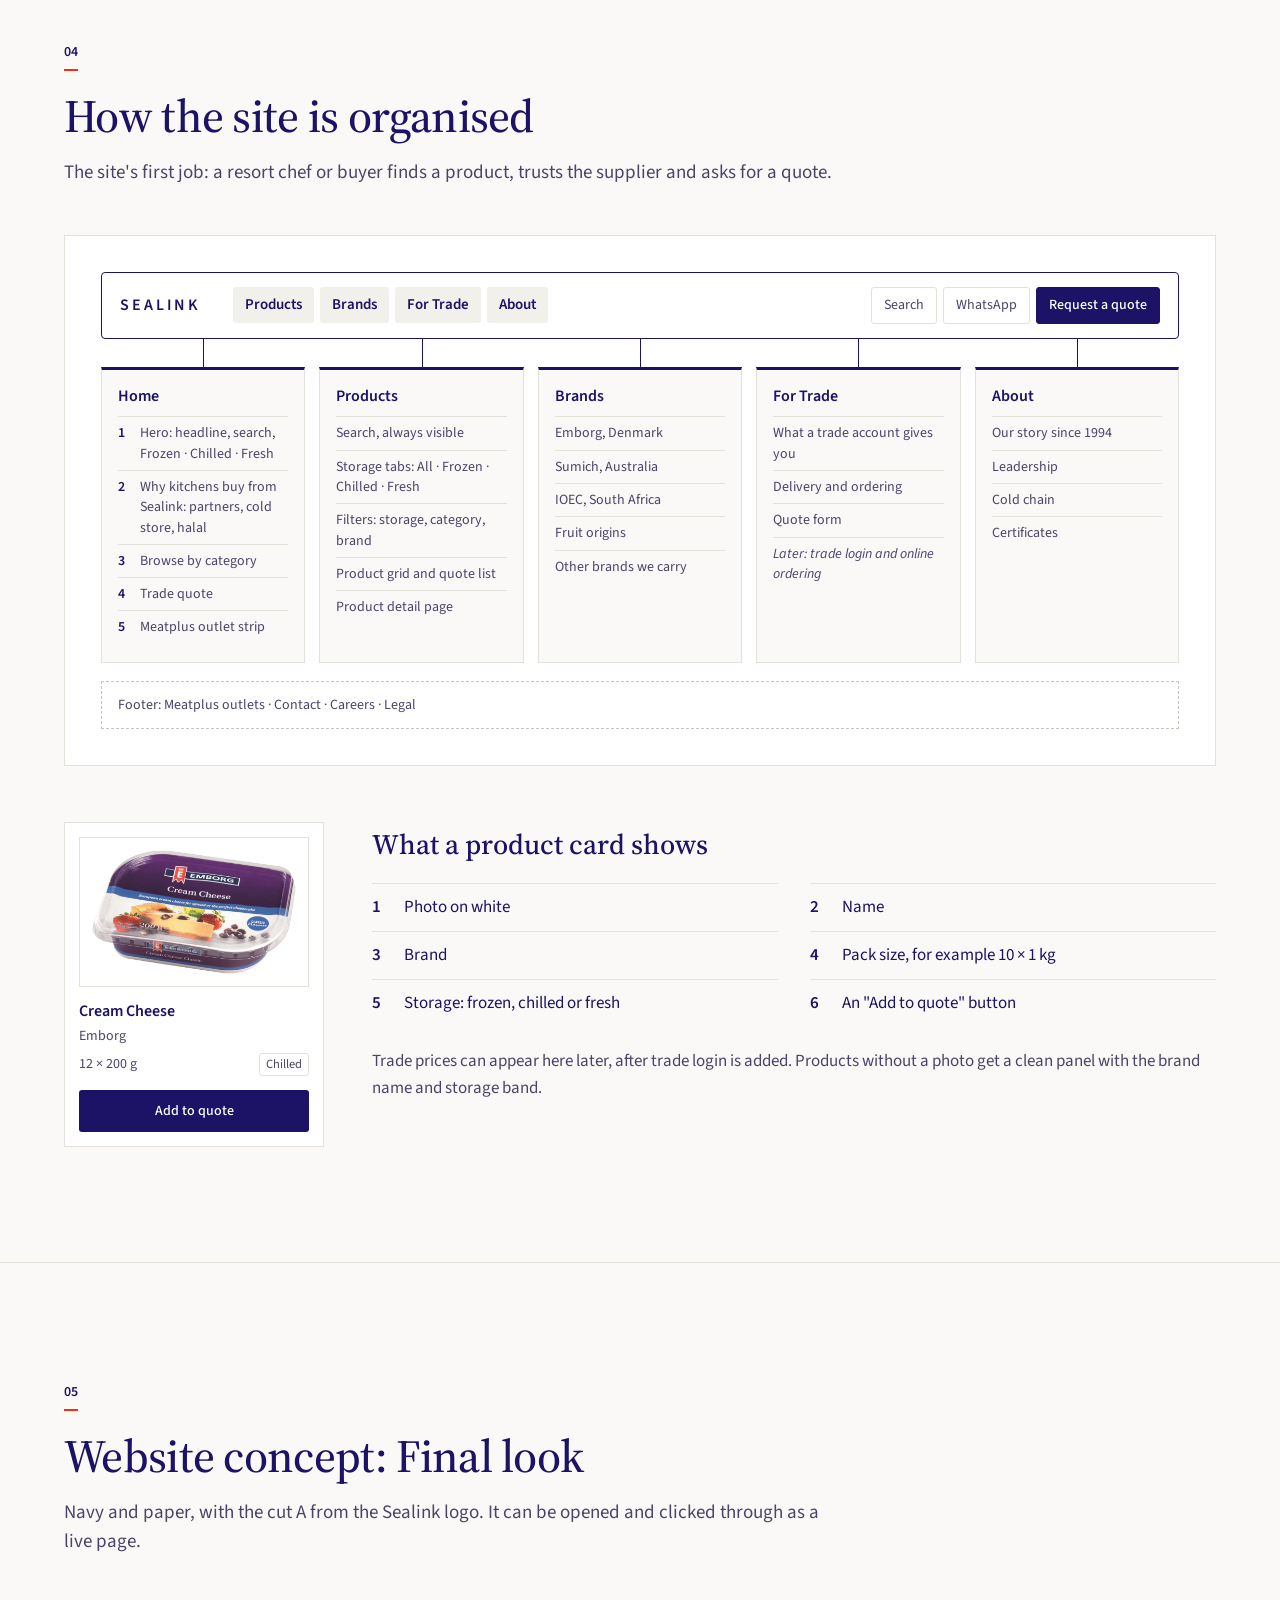
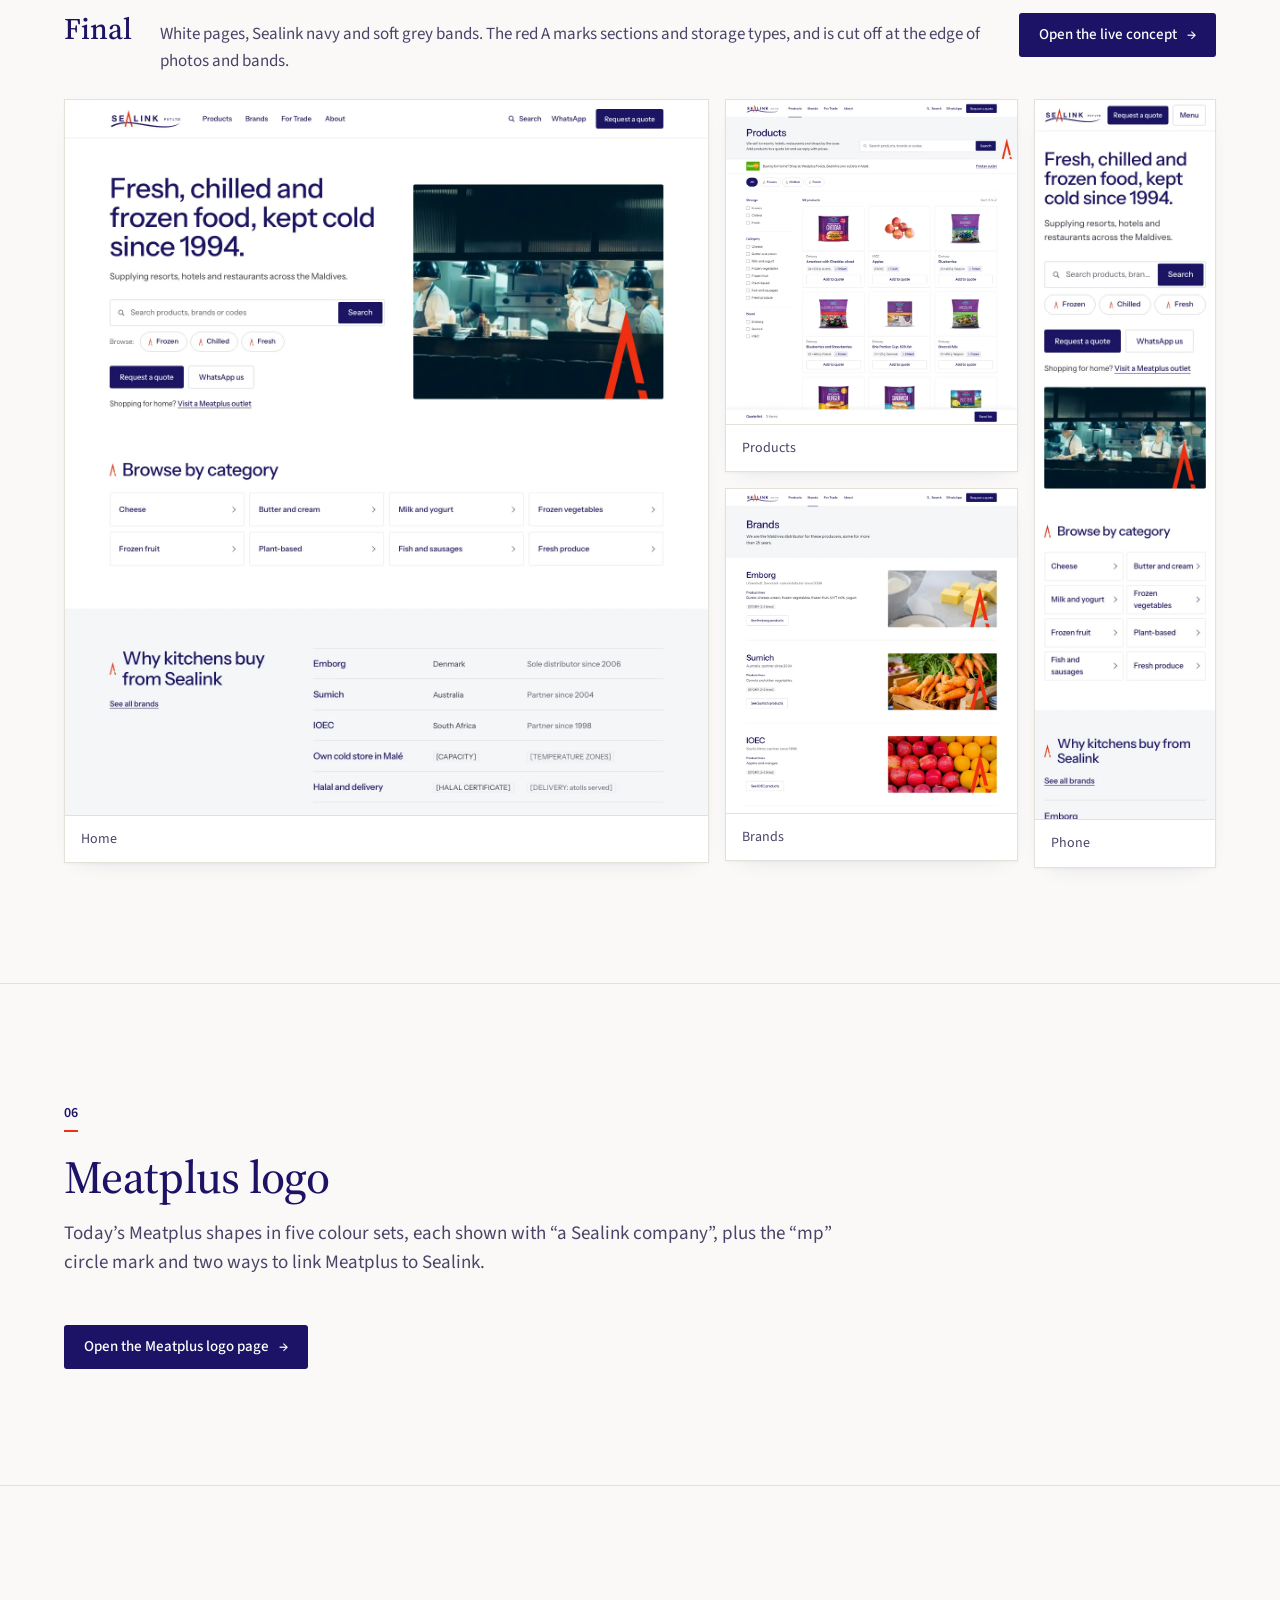
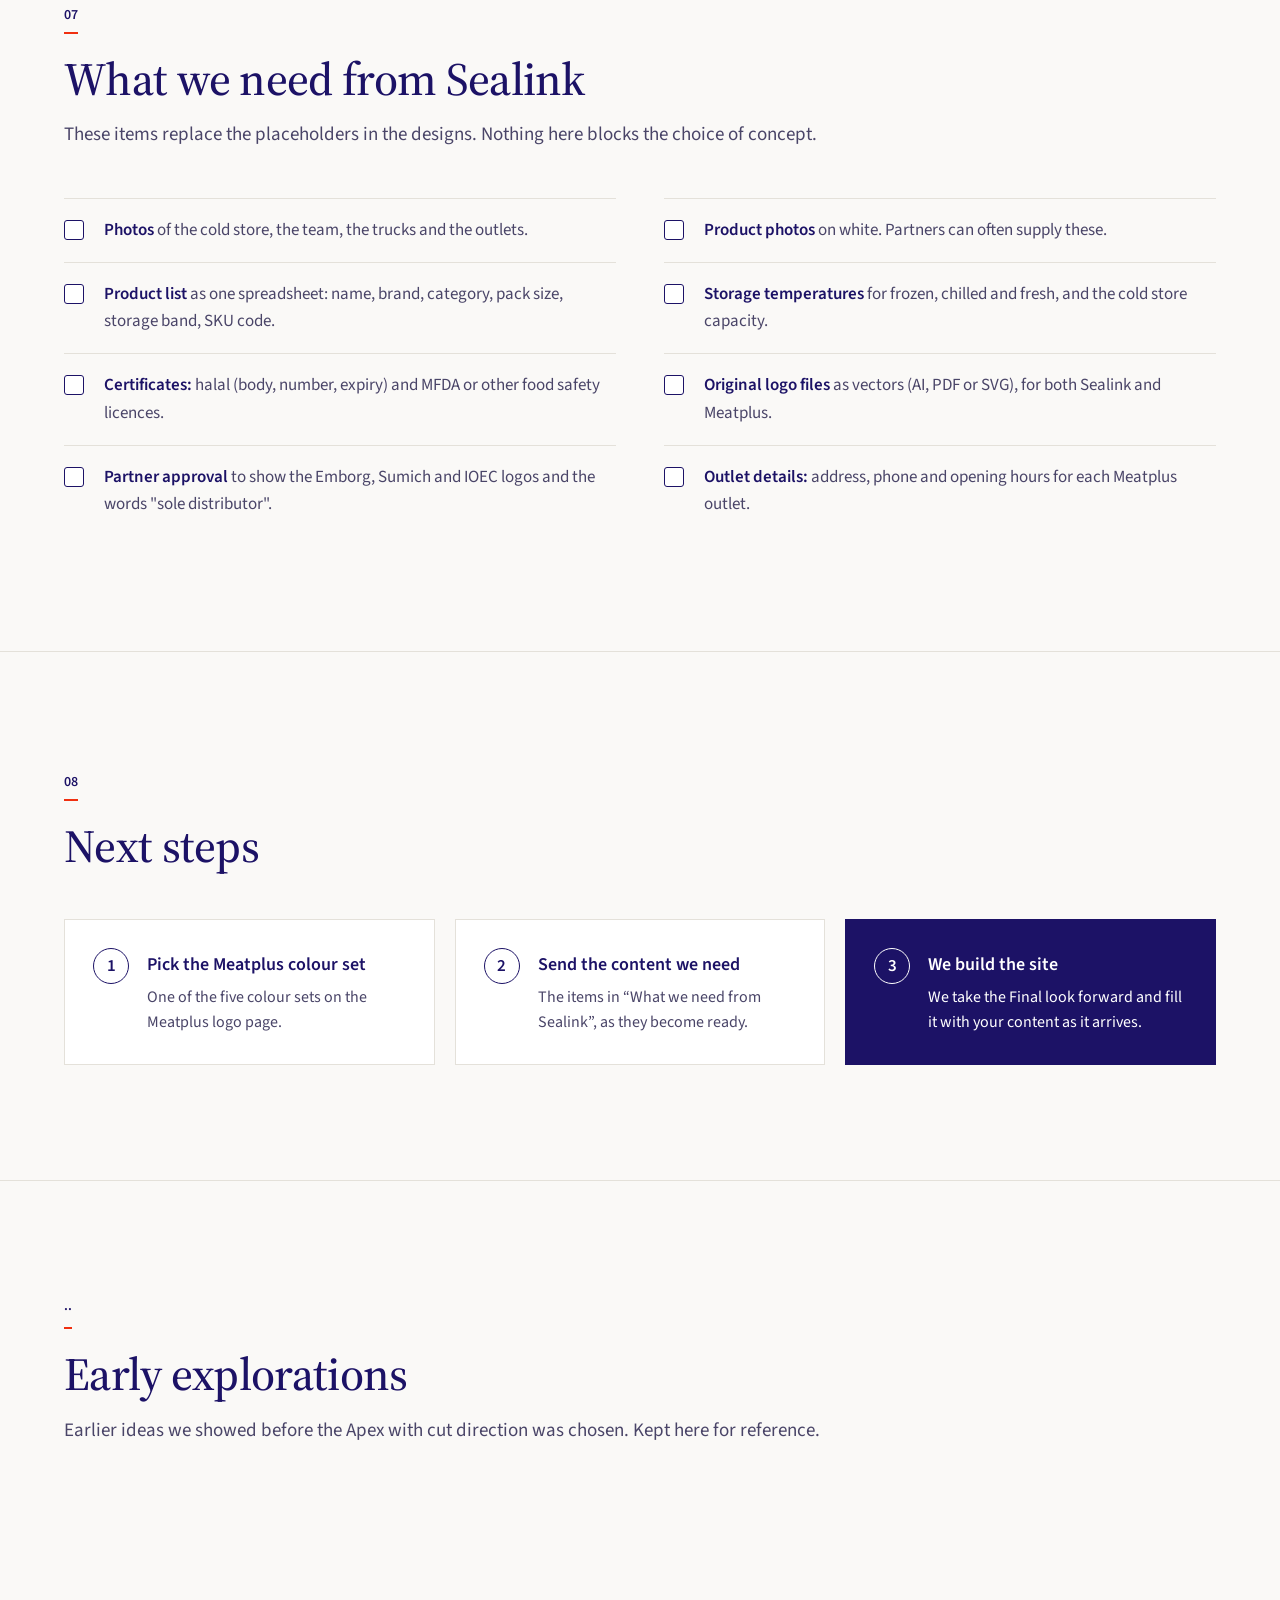
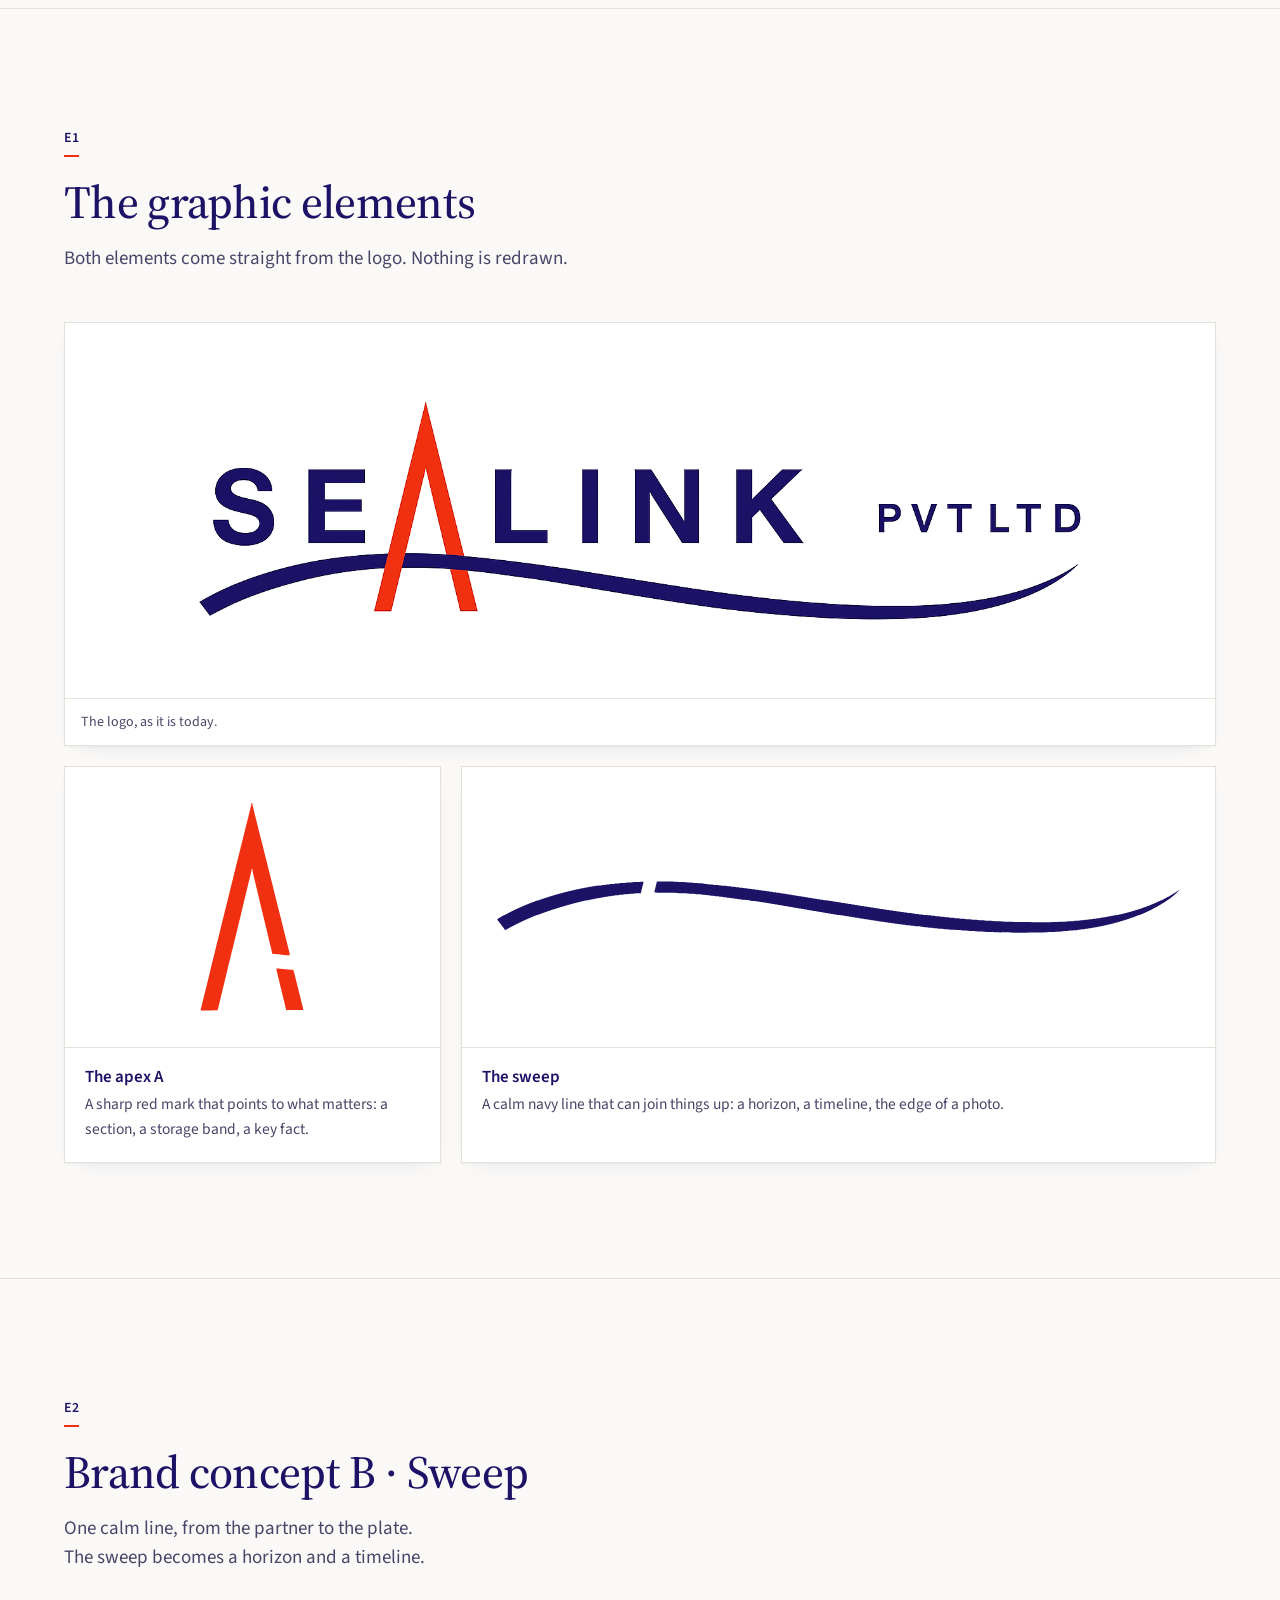
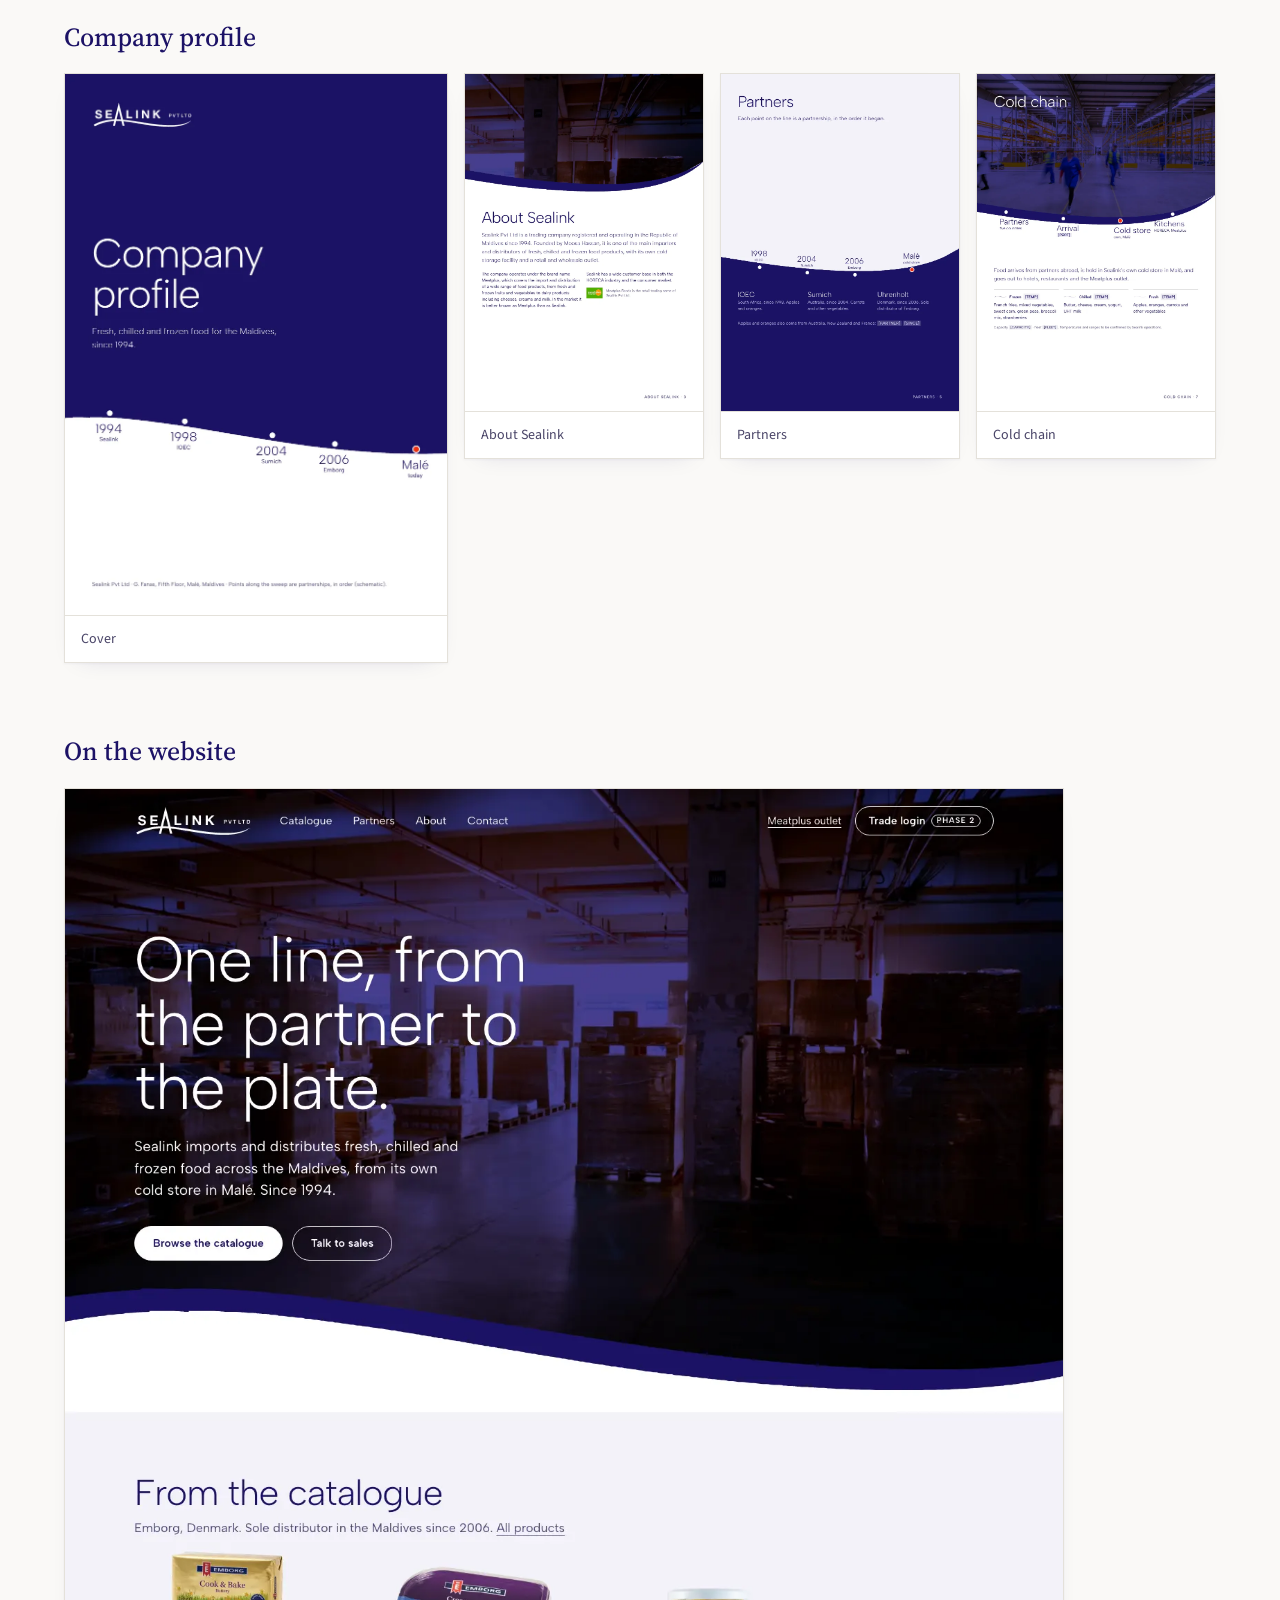
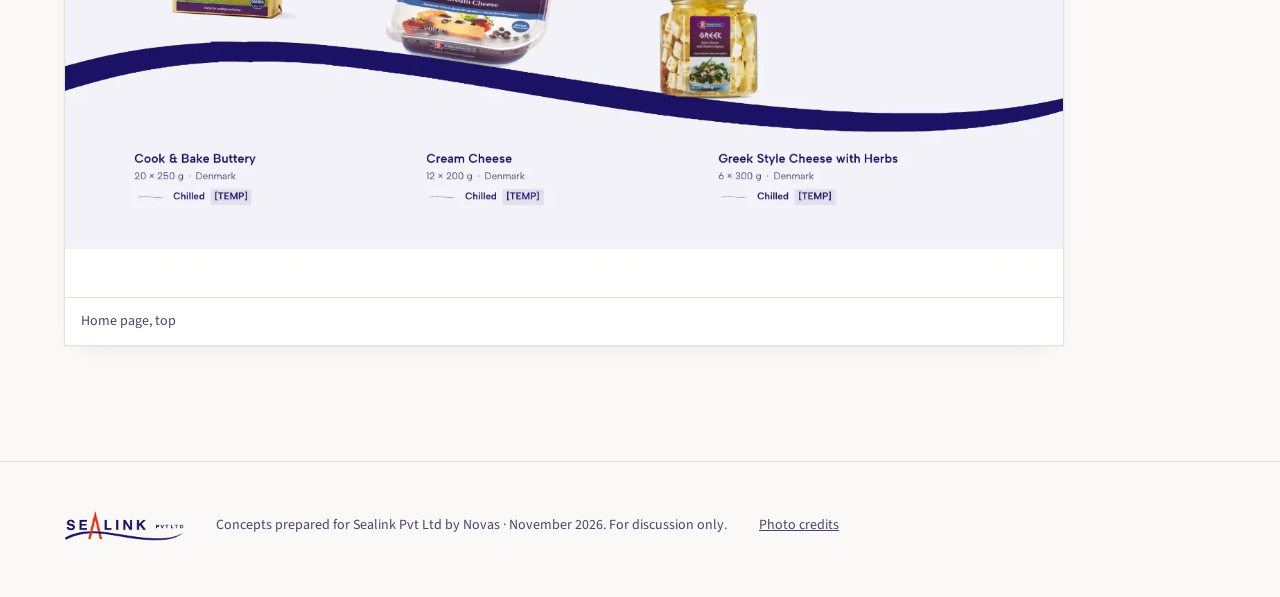
==== commit 3e11bdfb: "Polish Home and About, family story, real brand logos; brand book shows latest directions Concept si" ====
--- a/index.html
+++ b/index.html
@@ -18,13 +18,13 @@
     <ol>
       <li><a href="#cover"><span>01</span>Cover</a></li>
       <li><a href="#where"><span>02</span>Where we are</a></li>
-      <li><a href="#elements"><span>03</span>Elements</a></li>
-      <li><a href="#apex"><span>04</span>Concept A</a></li>
-      <li><a href="#sweep"><span>05</span>Concept B</a></li>
-      <li><a href="#sitemap"><span>06</span>Structure</a></li>
-      <li><a href="#looks"><span>07</span>Website</a></li>
-      <li><a href="#needs"><span>08</span>What we need</a></li>
-      <li><a href="#next"><span>09</span>Next steps</a></li>
+      <li><a href="#apex"><span>03</span>Brand</a></li>
+      <li><a href="#sitemap"><span>04</span>Structure</a></li>
+      <li><a href="#looks"><span>05</span>Website</a></li>
+      <li><a href="#meatplus"><span>06</span>Meatplus logo</a></li>
+      <li><a href="#needs"><span>07</span>What we need</a></li>
+      <li><a href="#next"><span>08</span>Next steps</a></li>
+      <li><a href="#early"><span>··</span>Early explorations</a></li>
     </ol>
   </div>
 </nav>
@@ -48,16 +48,213 @@
       <li><strong>Sealink leads the brand.</strong> Meatplus stays the name of the retail outlets.</li>
       <li><strong>The logo stays as it is.</strong> We build a graphic language from its two parts: the red A and the navy sweep.</li>
       <li><strong>The website is both a corporate site and a product catalogue,</strong> with room to add trade login and online ordering later.</li>
-      <li><strong>These are concepts to choose from,</strong> not final designs.</li>
+      <li><strong>Chosen so far:</strong> the Apex with cut as the brand element, and the Navy and paper look for the website. Earlier ideas are at the end, under Early explorations.</li>
     </ol>
     <p class="note">Items in square brackets, such as [PHOTO] or [HOURS], mark content we still need from Sealink. They are placeholders and will be filled in with your material. Product photos are Emborg pack shots. Other photos are sample stock images; we will replace them with photos of Sealink's own cold store and team.</p>
   </div>
 </section>
 
+<!-- 03 Brand element -->
+<section id="apex" class="concept">
+  <div class="wrap">
+    <header class="sec-head"><span class="num">03</span><h2>Brand element · Apex with cut</h2>
+      <p class="lede">The red A marks what matters.<br>Navy leads, and red is the accent.</p></header>
+
+    <h3 class="sub">Company profile</h3>
+    <div class="pages pages-a">
+      <figure class="frame page-cover"><a href="img/d4/p01.webp"><img src="img/d4/p01.webp" alt="Concept A company profile cover: a large red A on white with the words Company profile" width="794" height="1123" loading="lazy"></a><figcaption>Cover</figcaption></figure>
+      <figure class="frame"><a href="img/d4/p03.webp"><img src="img/d4/p03.webp" alt="Concept A, About Sealink page" width="794" height="1123" loading="lazy"></a><figcaption>About Sealink</figcaption></figure>
+      <figure class="frame"><a href="img/d4/p04.webp"><img src="img/d4/p04.webp" alt="Concept A, Emborg brands and products page with a navy header" width="794" height="1123" loading="lazy"></a><figcaption>Brands and products</figcaption></figure>
+      <figure class="frame"><a href="img/d4/p07.webp"><img src="img/d4/p07.webp" alt="Concept A, cold chain page" width="794" height="1123" loading="lazy"></a><figcaption>Cold chain</figcaption></figure>
+      <figure class="frame"><a href="img/d4/p08.webp"><img src="img/d4/p08.webp" alt="Concept A, contact page with a red panel" width="794" height="1123" loading="lazy"></a><figcaption>Contact</figcaption></figure>
+    </div>
+
+    <h3 class="sub">Small and real</h3>
+    <p class="sub-lede">How the A works at everyday sizes, from an app icon to the side of a truck.</p>
+    <div class="small-real">
+      <figure class="frame sr-icons"><img src="img/d4/sr-icons.webp" alt="App and WhatsApp icon at 72, 32 and 24 pixels: a red A on a navy square" width="530" height="200" loading="lazy"><figcaption>App and WhatsApp icon</figcaption></figure>
+      <figure class="frame"><img src="img/d4/sr-meatplus.webp" alt="Meatplus outlet fascia with the Meatplus badge and the line Meatplus Foods by Sealink" width="838" height="332" loading="lazy"><figcaption>The Meatplus rule: Meatplus on the outlet, endorsed by Sealink</figcaption></figure>
+      <figure class="frame"><img src="img/d4/sr-delivery.webp" alt="Delivery note header in colour with storage bands marked by a small A" width="836" height="360" loading="lazy"><figcaption>Delivery note</figcaption></figure>
+      <figure class="frame"><img src="img/d4/sr-pricelist.webp" alt="Trade price list in one colour, grouped by frozen, chilled and fresh" width="710" height="441" loading="lazy"><figcaption>Trade price list, one colour</figcaption></figure>
+      <figure class="frame sr-truck"><img src="img/d4/sr-truck.webp" alt="Delivery truck side with the large Sealink logo and a giant red A, plus the rear doors" width="1375" height="305" loading="lazy"><figcaption>Truck side and rear doors</figcaption></figure>
+    </div>
+
+    <h3 class="sub">The A: cut or whole</h3>
+    <p class="sub-lede">The A can keep the logo's cut, or be used whole as a separate graphic.</p>
+    <div class="cutwhole">
+      <figure class="frame"><img src="img/d4/cut.webp" alt="Concept A pieces using the A with the logo's cut where the sweep crosses it" width="1600" height="339" loading="lazy"><figcaption><strong>Cut A.</strong> The A keeps the small gap where the sweep crosses it in the logo.</figcaption></figure>
+      <figure class="frame"><img src="img/d4/whole.webp" alt="The same pieces using a whole A with the gap closed" width="1600" height="339" loading="lazy"><figcaption><strong>Whole A.</strong> The gap is closed, so the A reads as a clean, separate shape.</figcaption></figure>
+    </div>
+
+    <h3 class="sub">On the website</h3>
+    <figure class="frame web"><img src="img/d4/web-home.webp" alt="Concept A website home page: Fresh, chilled and frozen. Since 1994, with a navy Emborg band and a red A" width="1440" height="1600" loading="lazy"><figcaption>Home page, top</figcaption></figure>
+  </div>
+</section>
+
+<!-- 06 Site structure -->
+<section id="sitemap">
+  <div class="wrap">
+    <header class="sec-head"><span class="num">04</span><h2>How the site is organised</h2>
+      <p class="lede">The site's first job: a resort chef or buyer finds a product, trusts the supplier and asks for a quote.</p></header>
+
+    <div class="sm">
+      <div class="sm-bar">
+        <div class="sm-logo">Sealink</div>
+        <ul class="sm-menu"><li>Products</li><li>Brands</li><li>For Trade</li><li>About</li></ul>
+        <ul class="sm-tools"><li>Search</li><li>WhatsApp</li><li class="sm-cta">Request a quote</li></ul>
+      </div>
+      <div class="sm-tree">
+        <div class="sm-col">
+          <h3>Home</h3>
+          <ol>
+            <li>Hero: headline, search, Frozen · Chilled · Fresh</li>
+            <li>Why kitchens buy from Sealink: partners, cold store, halal</li>
+            <li>Browse by category</li>
+            <li>Trade quote</li>
+            <li>Meatplus outlet strip</li>
+          </ol>
+        </div>
+        <div class="sm-col">
+          <h3>Products</h3>
+          <ul>
+            <li>Search, always visible</li>
+            <li>Storage tabs: All · Frozen · Chilled · Fresh</li>
+            <li>Filters: storage, category, brand</li>
+            <li>Product grid and quote list</li>
+            <li>Product detail page</li>
+          </ul>
+        </div>
+        <div class="sm-col">
+          <h3>Brands</h3>
+          <ul>
+            <li>Emborg, Denmark</li>
+            <li>Sumich, Australia</li>
+            <li>IOEC, South Africa</li>
+            <li>Fruit origins</li>
+            <li>Other brands we carry</li>
+          </ul>
+        </div>
+        <div class="sm-col">
+          <h3>For Trade</h3>
+          <ul>
+            <li>What a trade account gives you</li>
+            <li>Delivery and ordering</li>
+            <li>Quote form</li>
+            <li class="later">Later: trade login and online ordering</li>
+          </ul>
+        </div>
+        <div class="sm-col">
+          <h3>About</h3>
+          <ul>
+            <li>Our story since 1994</li>
+            <li>Leadership</li>
+            <li>Cold chain</li>
+            <li>Certificates</li>
+          </ul>
+        </div>
+      </div>
+      <div class="sm-foot">Footer: Meatplus outlets · Contact · Careers · Legal</div>
+    </div>
+
+    <div class="card-explain">
+      <div class="pc" aria-hidden="true">
+        <div class="pc-img"><img src="concepts/products/cream-cheese-12-x-200g.webp" alt="Emborg Cream Cheese, 12 × 200 g, on white" loading="lazy"></div>
+        <div class="pc-name">Cream Cheese</div>
+        <div class="pc-brand">Emborg</div>
+        <div class="pc-row"><span>12 × 200 g</span><span class="pc-st">Chilled</span></div>
+        <div class="pc-btn">Add to quote</div>
+      </div>
+      <div>
+        <h3>What a product card shows</h3>
+        <ol class="pc-list">
+          <li>Photo on white</li>
+          <li>Name</li>
+          <li>Brand</li>
+          <li>Pack size, for example 10 × 1 kg</li>
+          <li>Storage: frozen, chilled or fresh</li>
+          <li>An "Add to quote" button</li>
+        </ol>
+        <p class="muted">Trade prices can appear here later, after trade login is added. Products without a photo get a clean panel with the brand name and storage band.</p>
+      </div>
+    </div>
+  </div>
+</section>
+
+<!-- 07 Website concept -->
+<section id="looks">
+  <div class="wrap">
+    <header class="sec-head"><span class="num">05</span><h2>Website concept: Final look</h2>
+      <p class="lede">Navy and paper, with the cut A from the Sealink logo. It can be opened and clicked through as a live page.</p></header>
+
+    <article class="look">
+      <div class="look-head">
+        <h3>Final</h3>
+        <p>White pages, Sealink navy and soft grey bands. The red A marks sections and storage types, and is cut off at the edge of photos and bands.</p>
+        <a class="btn" href="concepts/index.html#v=final&amp;p=home">Open the live concept</a>
+      </div>
+      <div class="look-grid">
+        <figure class="frame lg-home"><img src="img/web/final-home.webp" alt="Final look, home page" width="1440" height="1600" loading="lazy"><figcaption>Home</figcaption></figure>
+        <div class="lg-side">
+          <figure class="frame"><img src="img/web/final-products.webp" alt="Final look, products page" width="800" height="889" loading="lazy"><figcaption>Products</figcaption></figure>
+          <figure class="frame"><img src="img/web/final-brands.webp" alt="Final look, brands page" width="800" height="889" loading="lazy"><figcaption>Brands</figcaption></figure>
+        </div>
+        <figure class="frame lg-mob"><img src="img/web/final-mobile.webp" alt="Final look, home page on a phone" width="390" height="1560" loading="lazy"><figcaption>Phone</figcaption></figure>
+      </div>
+    </article>
+  </div>
+</section>
+
+<!-- 06 Meatplus logo -->
+<section id="meatplus">
+  <div class="wrap">
+    <header class="sec-head"><span class="num">06</span><h2>Meatplus logo</h2>
+      <p class="lede">Today’s Meatplus shapes in five colour sets, each shown with “a Sealink company”, plus the “mp” circle mark and two ways to link Meatplus to Sealink.</p></header>
+    <p><a class="btn" href="concepts/meatplus/index.html">Open the Meatplus logo page</a></p>
+  </div>
+</section>
+
+<!-- 08 What we need -->
+<section id="needs">
+  <div class="wrap">
+    <header class="sec-head"><span class="num">07</span><h2>What we need from Sealink</h2>
+      <p class="lede">These items replace the placeholders in the designs. Nothing here blocks the choice of concept.</p></header>
+    <ul class="checklist">
+      <li><strong>Photos</strong> of the cold store, the team, the trucks and the outlets.</li>
+      <li><strong>Product photos</strong> on white. Partners can often supply these.</li>
+      <li><strong>Product list</strong> as one spreadsheet: name, brand, category, pack size, storage band, SKU code.</li>
+      <li><strong>Storage temperatures</strong> for frozen, chilled and fresh, and the cold store capacity.</li>
+      <li><strong>Certificates:</strong> halal (body, number, expiry) and MFDA or other food safety licences.</li>
+      <li><strong>Original logo files</strong> as vectors (AI, PDF or SVG), for both Sealink and Meatplus.</li>
+      <li><strong>Partner approval</strong> to show the Emborg, Sumich and IOEC logos and the words "sole distributor".</li>
+      <li><strong>Outlet details:</strong> address, phone and opening hours for each Meatplus outlet.</li>
+    </ul>
+  </div>
+</section>
+
+<!-- 09 Next steps -->
+<section id="next">
+  <div class="wrap">
+    <header class="sec-head"><span class="num">08</span><h2>Next steps</h2></header>
+    <ol class="steps">
+      <li><span>1</span><div><h3>Pick the Meatplus colour set</h3><p>One of the five colour sets on the Meatplus logo page.</p></div></li>
+      <li><span>2</span><div><h3>Send the content we need</h3><p>The items in “What we need from Sealink”, as they become ready.</p></div></li>
+      <li><span>3</span><div><h3>We build the site</h3><p>We take the Final look forward and fill it with your content as it arrives.</p></div></li>
+    </ol>
+  </div>
+</section>
+
+<!-- Early explorations -->
+<section id="early" class="early">
+  <div class="wrap">
+    <header class="sec-head"><span class="num">··</span><h2>Early explorations</h2>
+      <p class="lede">Earlier ideas we showed before the Apex with cut direction was chosen. Kept here for reference.</p></header>
+  </div>
+</section>
+
 <!-- 03 The graphic elements -->
 <section id="elements">
   <div class="wrap">
-    <header class="sec-head"><span class="num">03</span><h2>The graphic elements</h2>
+    <header class="sec-head"><span class="num">E1</span><h2>The graphic elements</h2>
       <p class="lede">Both elements come straight from the logo. Nothing is redrawn.</p></header>
     <figure class="frame logo-frame">
       <img src="img/logo-sealink.png" alt="The Sealink logo: the word SEALINK with a red A and a navy sweep line" width="1410" height="365" loading="lazy">
@@ -76,47 +273,10 @@
   </div>
 </section>
 
-<!-- 04 Concept A -->
-<section id="apex" class="concept">
-  <div class="wrap">
-    <header class="sec-head"><span class="num">04</span><h2>Brand concept A · Apex</h2>
-      <p class="lede">The red A marks what matters.<br>Navy leads, and red is the accent.</p></header>
-
-    <h3 class="sub">Company profile</h3>
-    <div class="pages pages-a">
-      <figure class="frame page-cover"><a href="img/d4/p01.webp"><img src="img/d4/p01.webp" alt="Concept A company profile cover: a large red A on white with the words Company profile" width="794" height="1123" loading="lazy"></a><figcaption>Cover</figcaption></figure>
-      <figure class="frame"><a href="img/d4/p03.webp"><img src="img/d4/p03.webp" alt="Concept A, About Sealink page" width="794" height="1123" loading="lazy"></a><figcaption>About Sealink</figcaption></figure>
-      <figure class="frame"><a href="img/d4/p04.webp"><img src="img/d4/p04.webp" alt="Concept A, Emborg brands and products page with a navy header" width="794" height="1123" loading="lazy"></a><figcaption>Brands and products</figcaption></figure>
-      <figure class="frame"><a href="img/d4/p07.webp"><img src="img/d4/p07.webp" alt="Concept A, cold chain page" width="794" height="1123" loading="lazy"></a><figcaption>Cold chain</figcaption></figure>
-      <figure class="frame"><a href="img/d4/p08.webp"><img src="img/d4/p08.webp" alt="Concept A, contact page with a red panel" width="794" height="1123" loading="lazy"></a><figcaption>Contact</figcaption></figure>
-    </div>
-
-    <h3 class="sub">Small and real</h3>
-    <p class="sub-lede">How the A works at everyday sizes, from an app icon to the side of a truck.</p>
-    <div class="small-real">
-      <figure class="frame sr-icons"><img src="img/d4/sr-icons.webp" alt="App and WhatsApp icon at 72, 32 and 24 pixels: a red A on a navy square" width="530" height="200" loading="lazy"><figcaption>App and WhatsApp icon</figcaption></figure>
-      <figure class="frame"><img src="img/d4/sr-meatplus.webp" alt="Meatplus outlet fascia with the Meatplus badge and the line Meatplus Foods by Sealink" width="838" height="332" loading="lazy"><figcaption>The Meatplus rule: Meatplus on the outlet, endorsed by Sealink</figcaption></figure>
-      <figure class="frame"><img src="img/d4/sr-delivery.webp" alt="Delivery note header in colour with storage bands marked by a small A" width="836" height="360" loading="lazy"><figcaption>Delivery note</figcaption></figure>
-      <figure class="frame"><img src="img/d4/sr-pricelist.webp" alt="Trade price list in one colour, grouped by frozen, chilled and fresh" width="710" height="441" loading="lazy"><figcaption>Trade price list, one colour</figcaption></figure>
-      <figure class="frame sr-truck"><img src="img/d4/sr-truck.webp" alt="Delivery truck side with the large Sealink logo and a giant red A, plus the rear doors" width="1375" height="305" loading="lazy"><figcaption>Truck side and rear doors</figcaption></figure>
-    </div>
-
-    <h3 class="sub">The A: cut or whole</h3>
-    <p class="sub-lede">The A can keep the logo's cut, or be used whole as a separate graphic.</p>
-    <div class="cutwhole">
-      <figure class="frame"><img src="img/d4/cut.webp" alt="Concept A pieces using the A with the logo's cut where the sweep crosses it" width="1600" height="339" loading="lazy"><figcaption><strong>Cut A.</strong> The A keeps the small gap where the sweep crosses it in the logo.</figcaption></figure>
-      <figure class="frame"><img src="img/d4/whole.webp" alt="The same pieces using a whole A with the gap closed" width="1600" height="339" loading="lazy"><figcaption><strong>Whole A.</strong> The gap is closed, so the A reads as a clean, separate shape.</figcaption></figure>
-    </div>
-
-    <h3 class="sub">On the website</h3>
-    <figure class="frame web"><img src="img/d4/web-home.webp" alt="Concept A website home page: Fresh, chilled and frozen. Since 1994, with a navy Emborg band and a red A" width="1440" height="1600" loading="lazy"><figcaption>Home page, top</figcaption></figure>
-  </div>
-</section>
-
 <!-- 05 Concept B -->
 <section id="sweep" class="concept">
   <div class="wrap">
-    <header class="sec-head"><span class="num">05</span><h2>Brand concept B · Sweep</h2>
+    <header class="sec-head"><span class="num">E2</span><h2>Brand concept B · Sweep</h2>
       <p class="lede">One calm line, from the partner to the plate.<br>The sweep becomes a horizon and a timeline.</p></header>
 
     <h3 class="sub">Company profile</h3>
@@ -129,149 +289,6 @@
 
     <h3 class="sub">On the website</h3>
     <figure class="frame web"><img src="img/d5/web-home.webp" alt="Concept B website home page: One line, from the partner to the plate, with products standing on the sweep" width="1440" height="1600" loading="lazy"><figcaption>Home page, top</figcaption></figure>
-  </div>
-</section>
-
-<!-- 06 Site structure -->
-<section id="sitemap">
-  <div class="wrap">
-    <header class="sec-head"><span class="num">06</span><h2>How the site is organised</h2>
-      <p class="lede">The site's first job: a resort chef or buyer finds a product, trusts the supplier and asks for a quote.</p></header>
-
-    <div class="sm">
-      <div class="sm-bar">
-        <div class="sm-logo">Sealink</div>
-        <ul class="sm-menu"><li>Products</li><li>Brands</li><li>For Trade</li><li>About</li></ul>
-        <ul class="sm-tools"><li>Search</li><li>WhatsApp</li><li class="sm-cta">Request a quote</li></ul>
-      </div>
-      <div class="sm-tree">
-        <div class="sm-col">
-          <h3>Home</h3>
-          <ol>
-            <li>Hero: headline, search, Frozen · Chilled · Fresh</li>
-            <li>Why kitchens buy from Sealink: partners, cold store, halal</li>
-            <li>Browse by category</li>
-            <li>Trade quote</li>
-            <li>Meatplus outlet strip</li>
-          </ol>
-        </div>
-        <div class="sm-col">
-          <h3>Products</h3>
-          <ul>
-            <li>Search, always visible</li>
-            <li>Storage tabs: All · Frozen · Chilled · Fresh</li>
-            <li>Filters: storage, category, brand</li>
-            <li>Product grid and quote list</li>
-            <li>Product detail page</li>
-          </ul>
-        </div>
-        <div class="sm-col">
-          <h3>Brands</h3>
-          <ul>
-            <li>Emborg, Denmark</li>
-            <li>Sumich, Australia</li>
-            <li>IOEC, South Africa</li>
-            <li>Fruit origins</li>
-            <li>Other brands we carry</li>
-          </ul>
-        </div>
-        <div class="sm-col">
-          <h3>For Trade</h3>
-          <ul>
-            <li>What a trade account gives you</li>
-            <li>Delivery and ordering</li>
-            <li>Quote form</li>
-            <li class="later">Later: trade login and online ordering</li>
-          </ul>
-        </div>
-        <div class="sm-col">
-          <h3>About</h3>
-          <ul>
-            <li>Our story since 1994</li>
-            <li>Leadership</li>
-            <li>Cold chain</li>
-            <li>Certificates</li>
-          </ul>
-        </div>
-      </div>
-      <div class="sm-foot">Footer: Meatplus outlets · Contact · Careers · Legal</div>
-    </div>
-
-    <div class="card-explain">
-      <div class="pc" aria-hidden="true">
-        <div class="pc-img"><img src="concepts/products/cream-cheese-12-x-200g.webp" alt="Emborg Cream Cheese, 12 × 200 g, on white" loading="lazy"></div>
-        <div class="pc-name">Cream Cheese</div>
-        <div class="pc-brand">Emborg</div>
-        <div class="pc-row"><span>12 × 200 g</span><span class="pc-st">Chilled</span></div>
-        <div class="pc-btn">Add to quote</div>
-      </div>
-      <div>
-        <h3>What a product card shows</h3>
-        <ol class="pc-list">
-          <li>Photo on white</li>
-          <li>Name</li>
-          <li>Brand</li>
-          <li>Pack size, for example 10 × 1 kg</li>
-          <li>Storage: frozen, chilled or fresh</li>
-          <li>An "Add to quote" button</li>
-        </ol>
-        <p class="muted">Trade prices can appear here later, after trade login is added. Products without a photo get a clean panel with the brand name and storage band.</p>
-      </div>
-    </div>
-  </div>
-</section>
-
-<!-- 07 Website concept -->
-<section id="looks">
-  <div class="wrap">
-    <header class="sec-head"><span class="num">07</span><h2>Website concept: Final look</h2>
-      <p class="lede">Navy and paper, with the cut A from the Sealink logo. It can be opened and clicked through as a live page.</p></header>
-
-    <article class="look">
-      <div class="look-head">
-        <h3>Final</h3>
-        <p>White pages, Sealink navy and soft grey bands. The red A marks sections and storage types, and is cut off at the edge of photos and bands.</p>
-        <a class="btn" href="concepts/index.html#v=final&amp;p=home">Open the live concept</a>
-      </div>
-      <div class="look-grid">
-        <figure class="frame lg-home"><img src="img/web/final-home.webp" alt="Final look, home page" width="1440" height="1600" loading="lazy"><figcaption>Home</figcaption></figure>
-        <div class="lg-side">
-          <figure class="frame"><img src="img/web/final-products.webp" alt="Final look, products page" width="800" height="889" loading="lazy"><figcaption>Products</figcaption></figure>
-          <figure class="frame"><img src="img/web/final-brands.webp" alt="Final look, brands page" width="800" height="889" loading="lazy"><figcaption>Brands</figcaption></figure>
-        </div>
-        <figure class="frame lg-mob"><img src="img/web/final-mobile.webp" alt="Final look, home page on a phone" width="390" height="1560" loading="lazy"><figcaption>Phone</figcaption></figure>
-      </div>
-    </article>
-  </div>
-</section>
-
-<!-- 08 What we need -->
-<section id="needs">
-  <div class="wrap">
-    <header class="sec-head"><span class="num">08</span><h2>What we need from Sealink</h2>
-      <p class="lede">These items replace the placeholders in the designs. Nothing here blocks the choice of concept.</p></header>
-    <ul class="checklist">
-      <li><strong>Photos</strong> of the cold store, the team, the trucks and the outlets.</li>
-      <li><strong>Product photos</strong> on white. Partners can often supply these.</li>
-      <li><strong>Product list</strong> as one spreadsheet: name, brand, category, pack size, storage band, SKU code.</li>
-      <li><strong>Storage temperatures</strong> for frozen, chilled and fresh, and the cold store capacity.</li>
-      <li><strong>Certificates:</strong> halal (body, number, expiry) and MFDA or other food safety licences.</li>
-      <li><strong>Original logo files</strong> as vectors (AI, PDF or SVG), for both Sealink and Meatplus.</li>
-      <li><strong>Partner approval</strong> to show the Emborg, Sumich and IOEC logos and the words "sole distributor".</li>
-      <li><strong>Outlet details:</strong> address, phone and opening hours for each Meatplus outlet.</li>
-    </ul>
-  </div>
-</section>
-
-<!-- 09 Next steps -->
-<section id="next">
-  <div class="wrap">
-    <header class="sec-head"><span class="num">09</span><h2>Next steps</h2></header>
-    <ol class="steps">
-      <li><span>1</span><div><h3>Pick one brand concept</h3><p>A · Apex or B · Sweep. If Apex, choose the cut A or the whole A.</p></div></li>
-      <li><span>2</span><div><h3>Pick one website look</h3><p>Apex, Cold white, or Navy and paper.</p></div></li>
-      <li><span>3</span><div><h3>We develop the chosen pair</h3><p>We take the chosen brand concept and website look forward together, and fill them with your content as it arrives.</p></div></li>
-    </ol>
   </div>
 </section>
 
